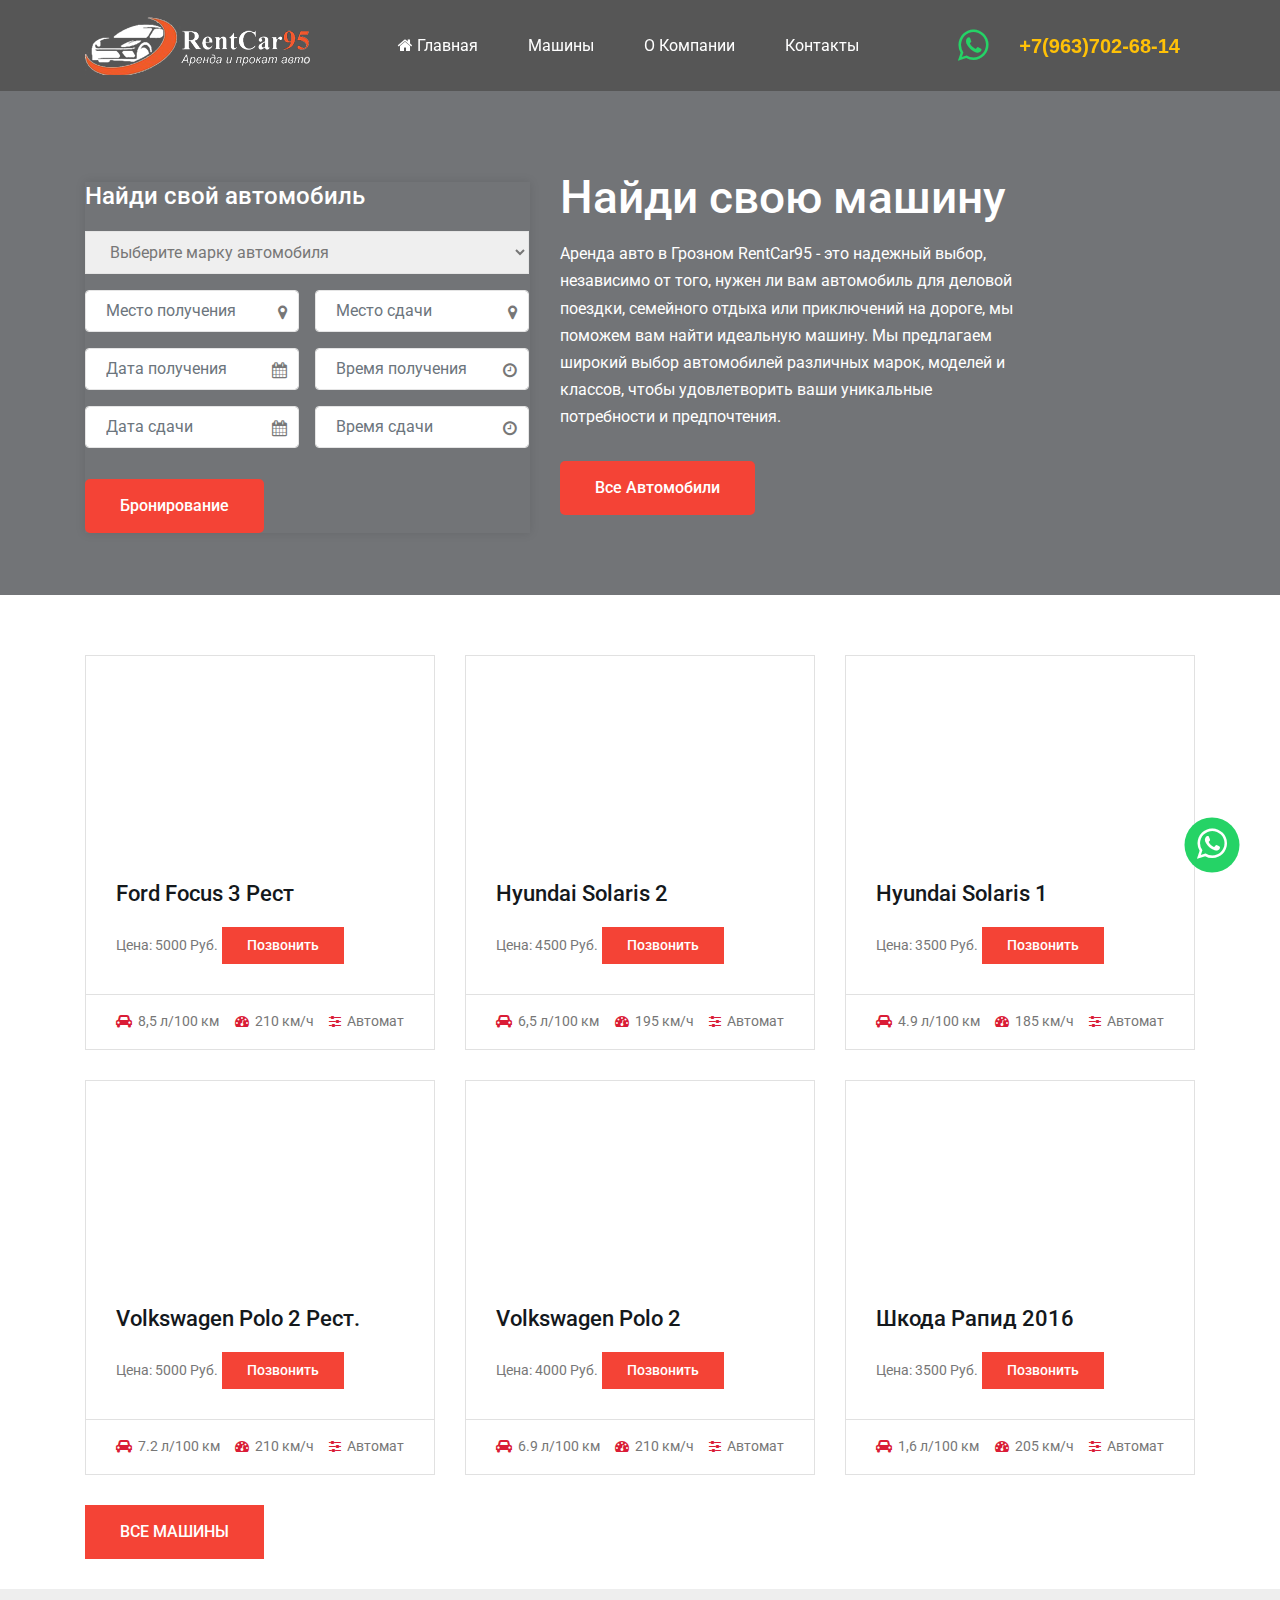
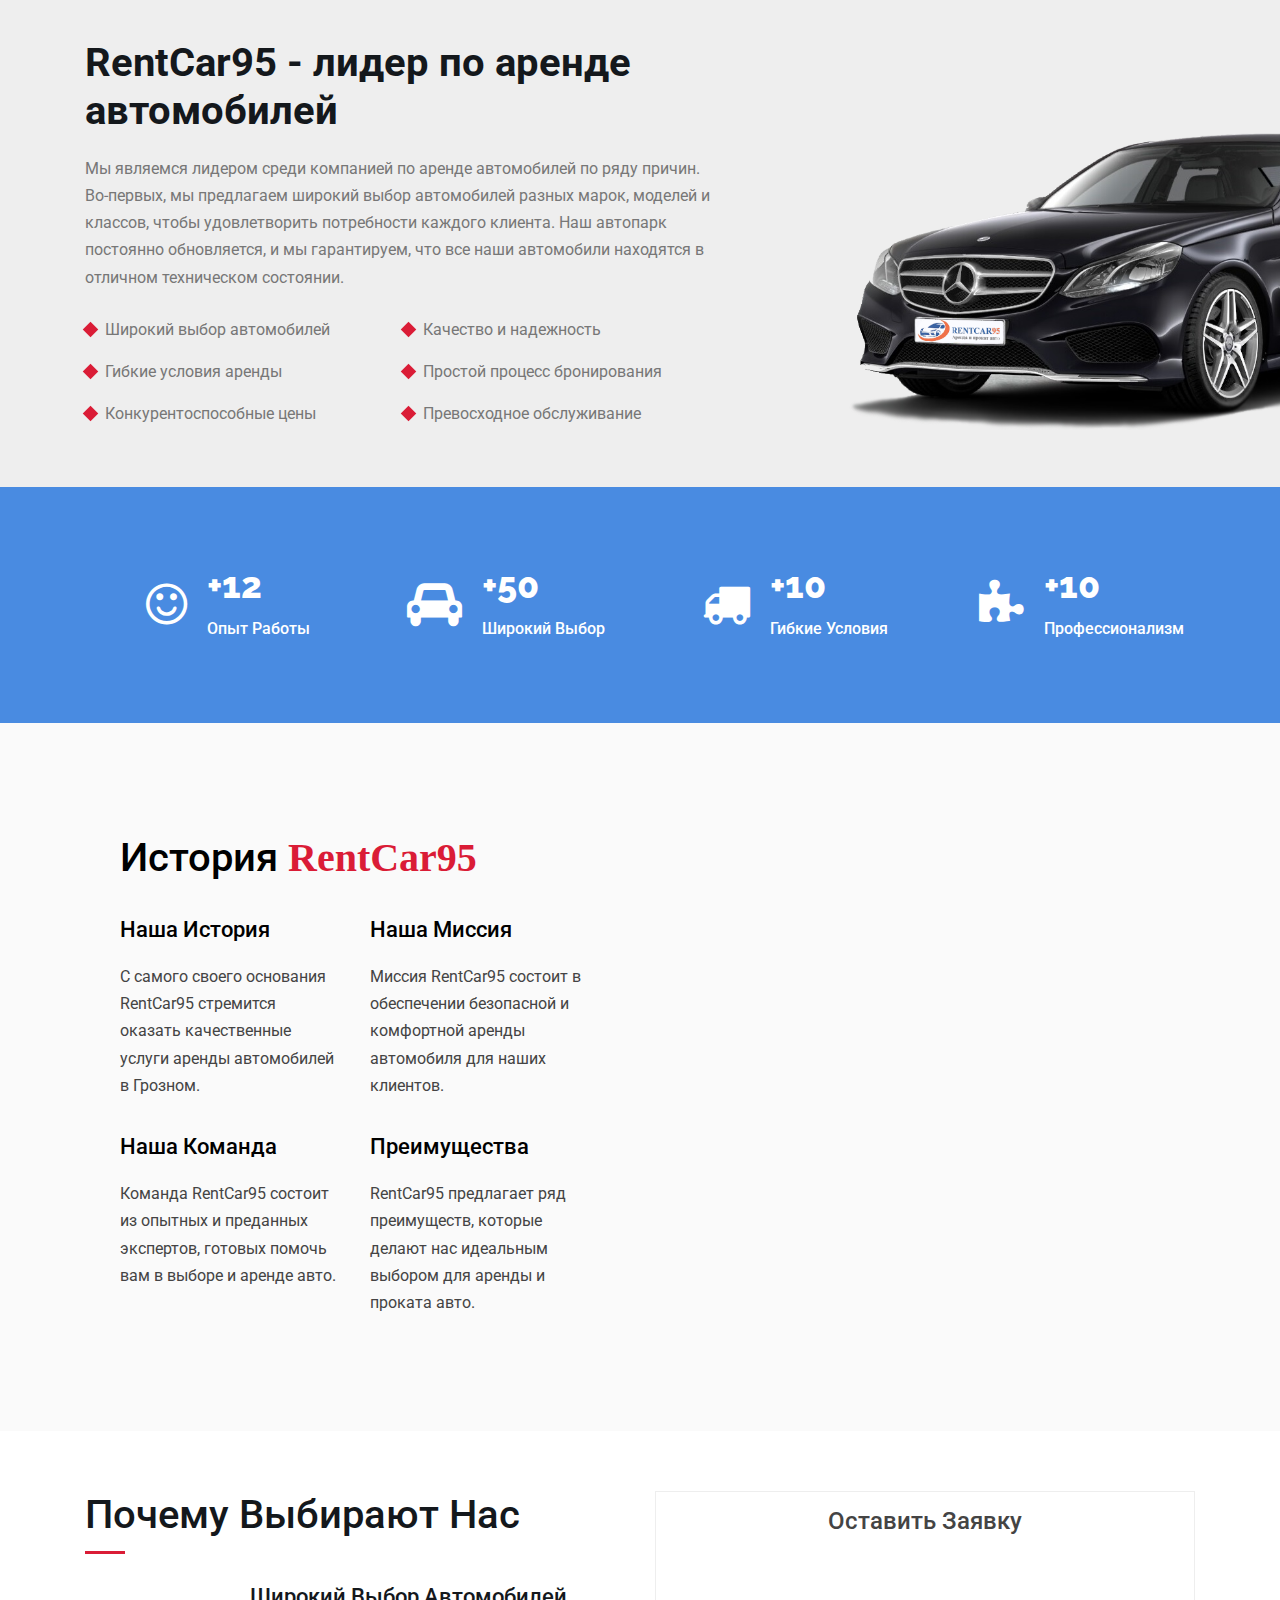
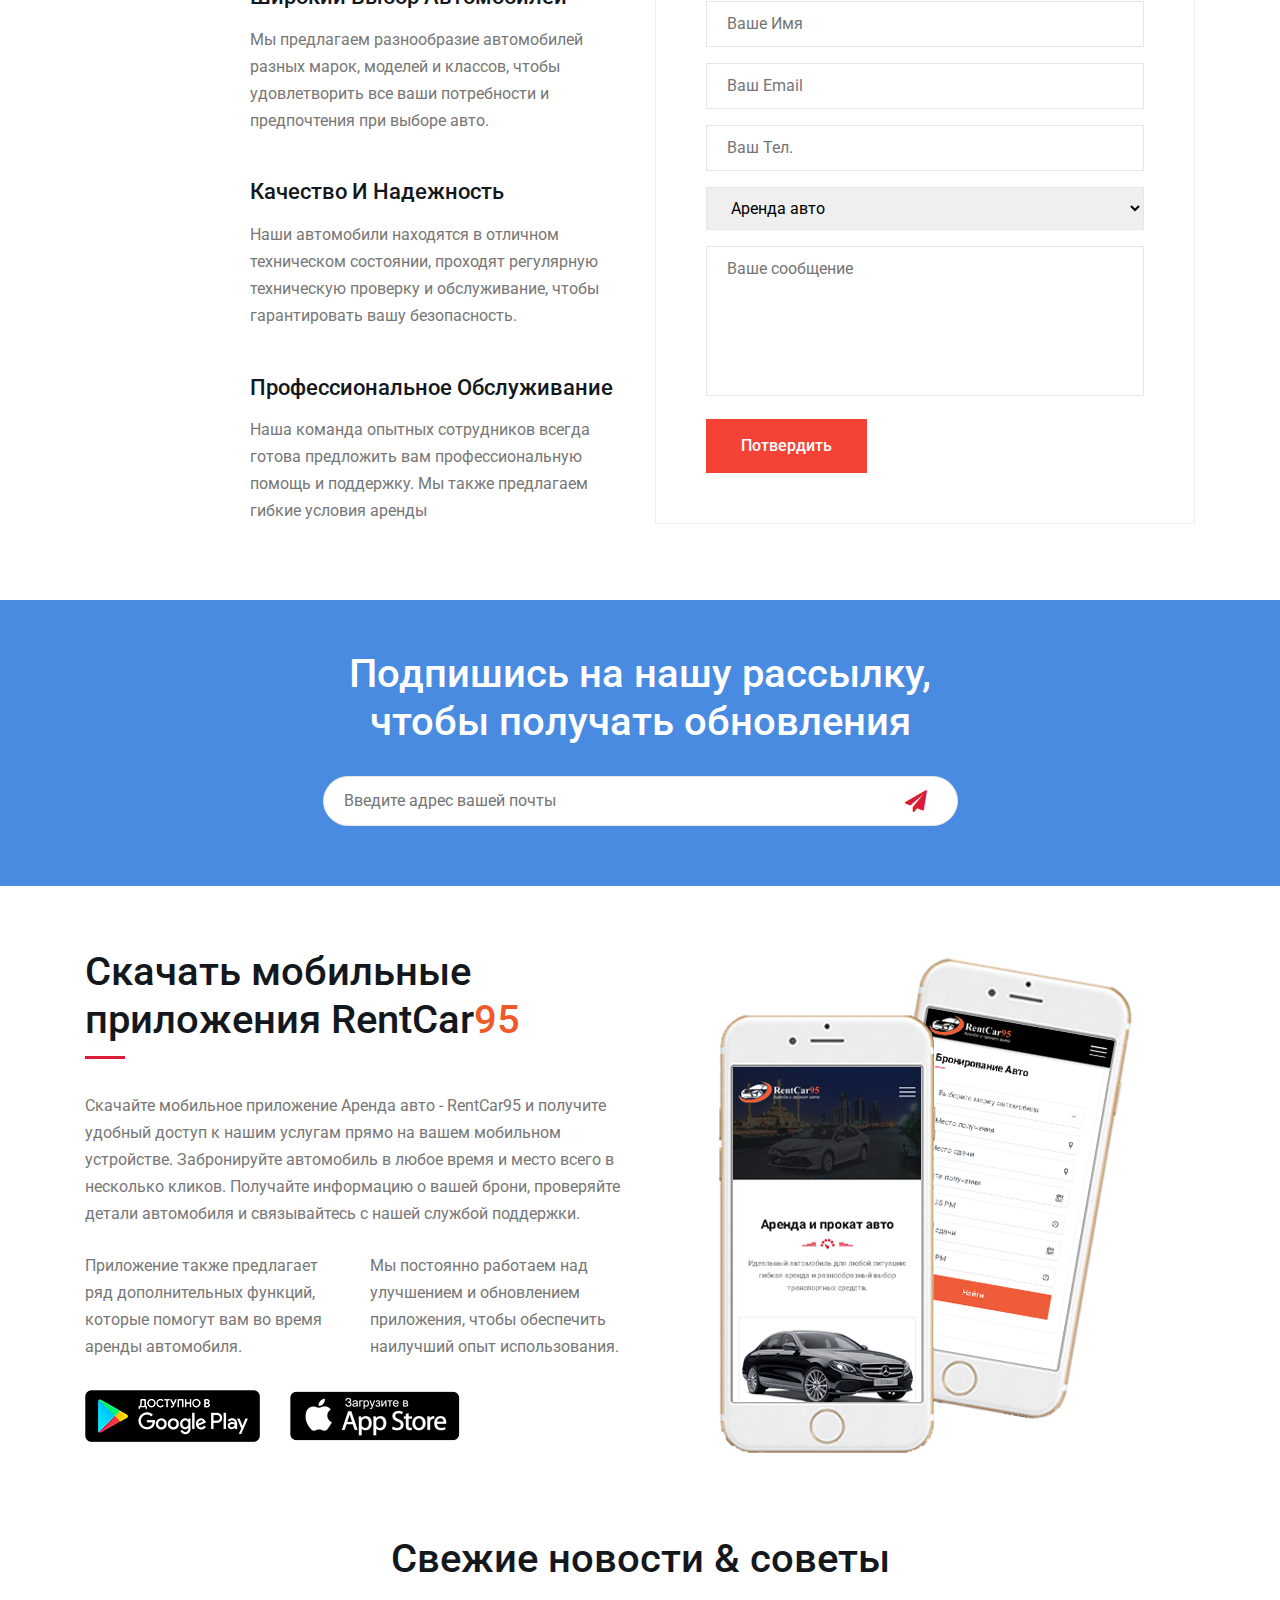
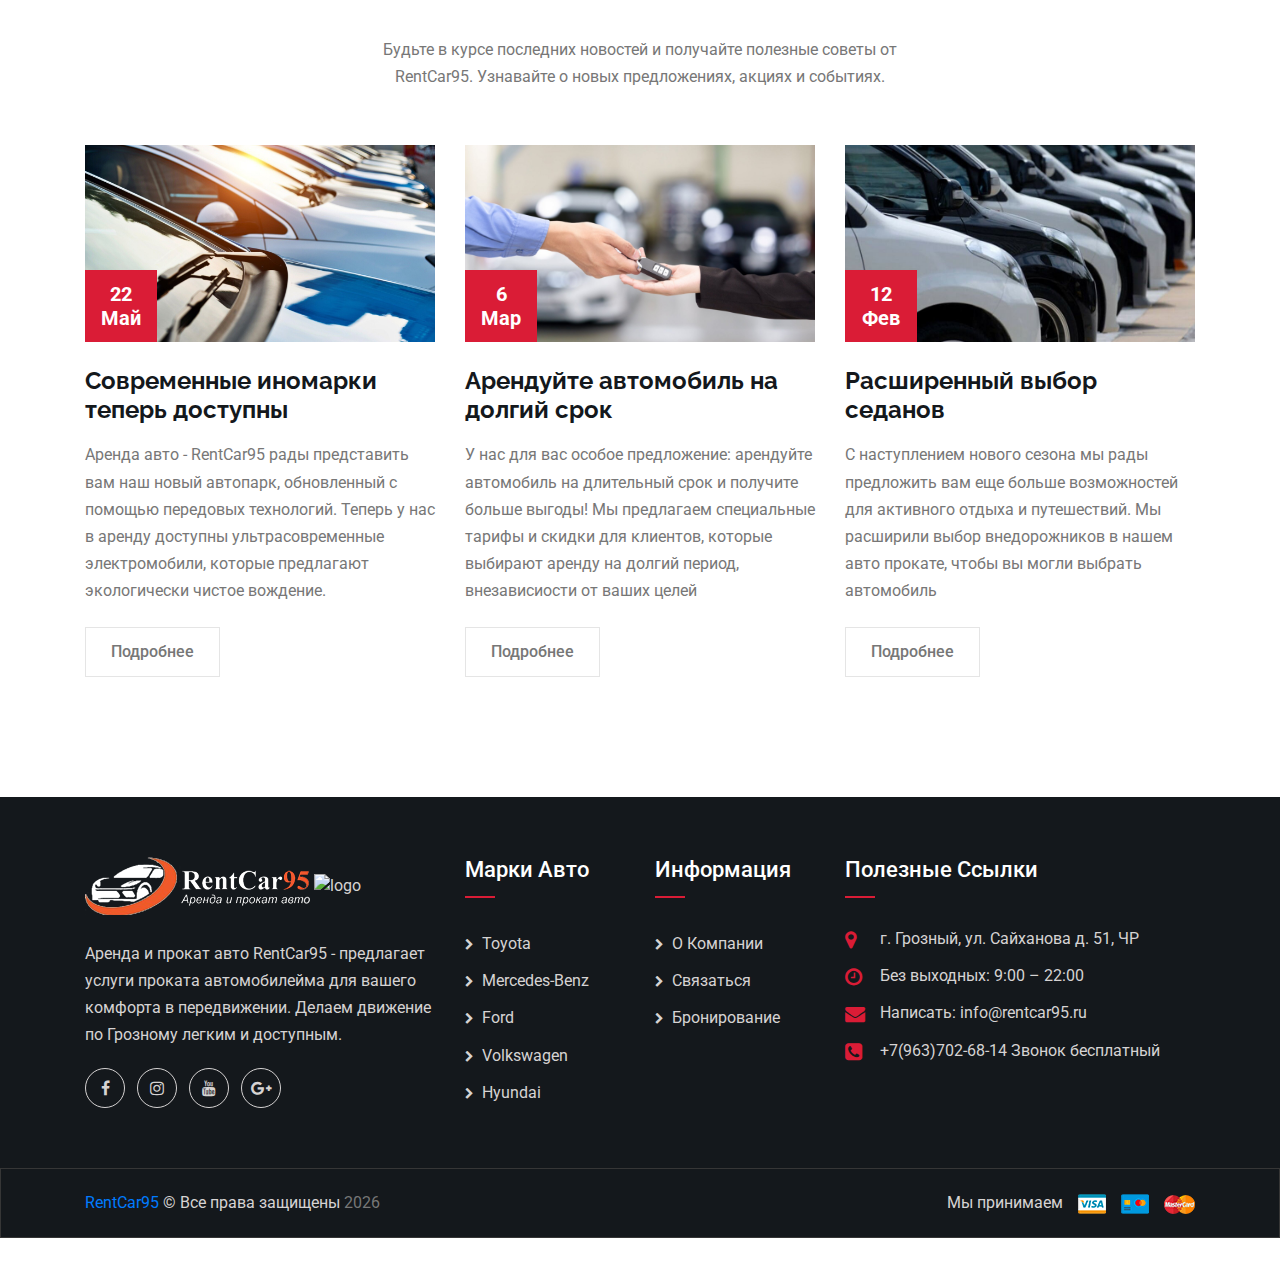
==== index.html @ d7d174ee "Initial commit." ====
<!DOCTYPE html>
<html lang="en">
<head>
  <meta charset="UTF-8">
  <meta name="viewport" content="width=device-width, initial-scale=1.0">
  <meta http-equiv="X-UA-Compatible" content="ie=edge">
  <title>RentCar95 - Аренда авто в Грозном</title>
  <meta name="description" content="Аренда авто в Грозном от RentCar95 – широкий выбор, надежность, выгодные тарифы и высокое обслуживание RentCar95 - это лучший выбор для проката авто в Грозном" />

  <!-- site favicon -->
  <link rel="shortcut icon" type="image/png" href="assets/images/favicon.jpg"/>
  <!-- fontawesome css link -->

  <!-- fontawesome css link -->
  <link rel="stylesheet" href="assets/css/fontawesome.min.css">
  <!-- bootstrap css link -->
  <link rel="stylesheet" href="assets/css/bootstrap.min.css">
  <!-- owl carousel css link -->
  <link rel="stylesheet" href="assets/css/owl.carousel.min.css">

  <link rel="stylesheet" href="assets/css/nice-select.css">
  <link rel="stylesheet" href="assets/css/jquery-ui.min.css">

  <!-- main style css link -->
  <link rel="stylesheet" href="main.css?v=1.0">
  
  <meta name="yandex-verification" content="269b720dbef1046c" />

  <!-- For yandex webmaster -->
  <meta name="yandex-verification" content="637ed6327c318923" />
</head>
<body>
  <!-- Yandex.Metrika counter -->
  <script type="text/javascript" >
     (function(m,e,t,r,i,k,a){m[i]=m[i]||function(){(m[i].a=m[i].a||[]).push(arguments)};
     m[i].l=1*new Date();
     for (var j = 0; j < document.scripts.length; j++) {if (document.scripts[j].src === r) { return; }}
     k=e.createElement(t),a=e.getElementsByTagName(t)[0],k.async=1,k.src=r,a.parentNode.insertBefore(k,a)})
     (window, document, "script", "https://mc.yandex.ru/metrika/tag.js", "ym");

     ym(95528495, "init", {
          clickmap:true,
          trackLinks:true,
          accurateTrackBounce:true
     });
  </script>
  <noscript><div><img src="https://mc.yandex.ru/watch/95528495" style="position:absolute; left:-9999px;" alt="" /></div></noscript>
  <!-- /Yandex.Metrika counter -->

<!-- Google tag (gtag.js) -->
<script async src="https://www.googletagmanager.com/gtag/js?id=G-3PB4F8W73N"></script>
<script>
  window.dataLayer = window.dataLayer || [];
  function gtag(){dataLayer.push(arguments);}
  gtag('js', new Date());

  gtag('config', 'G-3PB4F8W73N');
</script> 


  <!--  header-section start  -->
  <header class="header-section header-section--style2">
    <div class="header-bottom">
        <div class="topbar hide-on-desktop">
            <div class="header-action d-flex align-items-center justify-content-between">
              <a href="https://wa.me/+79640623300?text=%D0%94%D0%BE%D0%B1%D1%80%D1%8B%D0%B9%20%D0%B4%D0%B5%D0%BD%D1%8C%21%0A%D0%AF%20%D0%BF%D0%B8%D1%88%D1%83%20%D0%BF%D0%BE%20%D0%BF%D0%BE%D0%B2%D0%BE%D0%B4%D1%83%20%D0%B0%D1%80%D0%B5%D0%BD%D0%B4%D1%8B%20%D0%B0%D0%B2%D1%82%D0%BE" class="cmn-btn whatsapp"><i class="fa fa-whatsapp"></i></a>
              <a href="tel:+79637026814" class="cmn-btn phone"><span id="phoneNum"><i class="fa fa-phone" aria-hidden="true"></i>+7(963)702-68-14</span></a>
            </div>            
        </div>
      <div class="container">
        <nav class="navbar navbar-expand-lg p-0">
          <a class="site-logo site-title" href="index.html">
            <img class="d-md-none" src="assets/images/rentcar95-logo-dark.png" alt="Аренда авто в Грозном">
            <img class="d-none d-md-inline" src="assets/images/logo2.png" alt="Аренда авто в Грозном">
            <span class="logo-icon"><i class="flaticon-fire"></i></span>
          </a>
          <button class="navbar-toggler" type="button" data-toggle="collapse" data-target="#navbarSupportedContent" aria-controls="navbarSupportedContent" aria-expanded="false" aria-label="Toggle navigation">
          <span class="menu-toggle"></span>
          </button>
          <div class="collapse navbar-collapse" id="navbarSupportedContent">
            <ul class="navbar-nav main-menu m-auto">
              <li><a href="index.html"><i class="fa fa-home"></i> Главная</a></li>
              <li><a href="car-list-one.html">Машины</a></li>
              <!-- <li class="menu_has_children"><a href="#0">pages</a>
                <ul class="sub-menu">
                  <li><a href="reservation.html">reservation</a></li>
                  <li><a href="login.html">login</a></li>
                  <li><a href="registration.html">registration</a></li>
                  <li><a href="error-404.html">404</a></li>
                </ul>
              </li> -->
              <!-- <li><a href="blog.html">НОВОСТИ</a></li> -->
              <li><a href="about.html">О Компании</a>
              <li><a href="contact.html">Контакты</a></li>
            </ul>
            <div class="header-action d-flex align-items-center justify-content-between hide-on-mobile">
              <!-- <div class="lag-select-area">
                <select>
                  <option>РУС</option>
                  <option>ENG</option>
                </select>
              </div> -->
              <a href="https://wa.me/+79640623300?text=%D0%94%D0%BE%D0%B1%D1%80%D1%8B%D0%B9%20%D0%B4%D0%B5%D0%BD%D1%8C%21%0A%D0%AF%20%D0%BF%D0%B8%D1%88%D1%83%20%D0%BF%D0%BE%20%D0%BF%D0%BE%D0%B2%D0%BE%D0%B4%D1%83%20%D0%B0%D1%80%D0%B5%D0%BD%D0%B4%D1%8B%20%D0%B0%D0%B2%D1%82%D0%BE" class="cmn-btn whatsapp"><i class="fa fa-whatsapp"></i></a>
              <a href="tel:+79637026814" class="cmn-btn phone"><span id="phoneNum">+7(963)702-68-14</span></a>
            </div>
          </div>
        </nav>
      </div>
    </div><!-- header-bottom end -->
  </header>
  <!--  header-section end  -->

  <!-- banner-section start  -->
  <section class="banner-section banner-section--style2 bg_img" data-background="assets/images/banner.jpg">

    <div class="container">
      <div class="row align-items-center">
        <div class="col-lg-5">
          <div class="car-search-area mt-0">
            <h3 class="title">Найди свой автомобиль</h3>
            <form class="car-search-form" action="car-list-one.html">
              <div class="row">
                <div class="col-xl-12 form-group">
                  <select>
                    <option value="1" selected>Выберите марку автомобиля</option>
                    <option value="2">Toyota</option>
                    <option value="4">Mercedes-Benz</option>
                    <option value="4">Ford</option>
                    <option value="4">Volkswagen</option>
                    <option value="4">Lada</option>
                  </select>
                </div>
              </div>
              <div class="row">
                <div class="form-group col-xl-6">
                  <i class="fa fa-map-marker"></i>
                  <input class="form-control has-icon" type="text" placeholder="Место получения">
                </div>
                <div class="form-group col-xl-6">
                  <i class="fa fa-map-marker"></i>
                  <input class="form-control has-icon" type="text" placeholder="Место сдачи">
                </div>
              </div>
              <div class="row">
                <div class="form-group col-xl-6">
                  <i class="fa fa-calendar"></i>
                  <input type='text' class='form-control has-icon datepicker-here' data-language='en' placeholder="Дата получения">
                </div>
                <div class="form-group col-xl-6">
                  <i class="fa fa-clock-o"></i>
                  <input type="text" name="timepicker" class="form-control has-icon timepicker" placeholder="Время получения">
                </div>
              </div>
              <div class="row">
                <div class="form-group col-xl-6">
                  <i class="fa fa-calendar"></i>
                  <input type='text' class='form-control has-icon datepicker-here' data-language='en' placeholder="Дата сдачи">
                </div>
                <div class="form-group col-xl-6">
                  <i class="fa fa-clock-o"></i>
                  <input type="text" name="timepicker" class="form-control has-icon timepicker" placeholder="Время сдачи">
                </div>
              </div>
              <button type="submit" class="cmn-btn btn-radius">Бронирование</button>
            </form>
          </div>
        </div>
        <div class="col-lg-6">
          <div class="banner-content">
            <h1 class="title">Найди свою машину</h1>
            <p>Аренда авто в Грозном RentCar95 - это надежный выбор, независимо от того, нужен ли вам автомобиль для деловой поездки, семейного отдыха или приключений на дороге, мы поможем вам найти идеальную машину. Мы предлагаем широкий выбор автомобилей различных марок, моделей и классов, чтобы удовлетворить ваши уникальные потребности и предпочтения.</p>
            <a href="car-list-one.php" class="cmn-btn btn-radius">Все автомобили</a>
          </div>
        </div>
      </div>
    </div>
  </section>
  <!-- banner-section end  -->

  <!-- choose-car-section start -->
  <section class="choose-car-section pt-120 pb-120">
    <div class="container">
      <!-- <div class="row justify-content-center">
        <div class="col-lg-6">
          <div class="section-header text-center">
            <h2 class="section-title">Аренда и прокат авто</h2>
            <p>Идеальный автомобиль для любой ситуации: гибкая аренда и разнообразный выбор транспортных средств.</p>
          </div>
        </div>
      </div> -->
      <div class="home-car-section car-search-result-area grid--view row mb-none-30">
          <!-- car-item -->                    
          <div class="col-md-4 col-12">
              <div class="car-item">
                  <a class="details-link" href="car-details/Ford-Focus-3-Rest/single.html">
                      <div class="thumb bg_img" data-background="assets/images/cars/Ford-Focus-3-Rest/1.jpg"></div>
                      <div class="car-item-body">
                          <div class="content">
                              <h4 class="title">Ford Focus 3 Рест</h4>
                              <span class="price">Цена: 5000 руб.</span>
                              <!-- <p>2018 | Новинка | Эконом класс</p> -->
                              <a href="tel:+79637026814" class="cmn-btn">Позвонить</a>
                          </div>
                          <div class="car-item-meta">
                              <ul class="details-list">
                                  <li><i class="fa fa-car"></i>8,5 л/100 км</li>
                                  <li><i class="fa fa-tachometer"></i>210 км/ч</li>
                                  <li><i class="fa fa-sliders"></i>Автомат</li>
                              </ul>
                          </div>
                      </div>                                
                  </a>
              </div>
          </div>
          <!-- car-item end -->
          <!-- car-item -->
          <div class="col-md-4 col-12">
              <div class="car-item">
                <a class="details-link" href="car-details/Hyundai-Solaris-2/single.html">
                    <div class="thumb bg_img" data-background="assets/images/cars/Hyundai-Solaris-2/1.jpg"></div>
                    <div class="car-item-body">
                      <div class="content">
                          <h4 class="title">Hyundai Solaris 2</h4>
                          <span class="price">Цена: 4500 руб.</span>
                          <!-- <p>2018 | Новинка | Эконом класс</p> -->
                          <a href="tel:+79637026814" class="cmn-btn">Позвонить</a>
                      </div>
                      <div class="car-item-meta">
                          <ul class="details-list">
                              <li><i class="fa fa-car"></i>6,5 л/100 км</li>
                              <li><i class="fa fa-tachometer"></i>195 км/ч</li>
                              <li><i class="fa fa-sliders"></i>Автомат</li>
                          </ul>
                      </div>
                  </div>                            
                </a>
              </div>
          </div>
          <!-- car-item end -->
          <!-- car-item -->                    
          <div class="col-md-4 col-12">
              <div class="car-item">
                <a class="details-link" href="car-details/Hyundai-Solaris-1/single.html">
                  <div class="thumb bg_img" data-background="assets/images/cars/Hyundai-Solaris-1/1.jpg"></div>
                    <div class="car-item-body">
                        <div class="content">
                            <h4 class="title">Hyundai Solaris 1</h4>
                            <span class="price">Цена: 3500 руб.</span>
                            <!-- <p>2015 | Новинка | Эконом класс</p> -->
                            <a href="tel:+79637026814" class="cmn-btn">Позвонить</a>
                        </div>
                        <div class="car-item-meta">
                            <ul class="details-list">
                                <li><i class="fa fa-car"></i>4.9 л/100 км</li>
                                <li><i class="fa fa-tachometer"></i>185 км/ч</li>
                                <li><i class="fa fa-sliders"></i>Автомат</li>
                            </ul>
                        </div>
                    </div>                            
                </a>
              </div>
          </div>
          <!-- car-item end -->
          <!-- car-item -->
          <div class="col-md-4 col-12">
              <div class="car-item">
                <a class="details-link" href="car-details/Volkswagen-Polo-3-Rest/single.html">
                  <div class="thumb bg_img" data-background="assets/images/cars/Volkswagen-Polo-3-Rest/1.jpg"></div>
                    <div class="car-item-body">
                        <div class="content">
                            <h4 class="title">Volkswagen Polo 2 Рест.</h4>
                            <span class="price">Цена: 5000 руб.</span>
                            <!-- <p>2018 | Новинка | Эконом класс</p> -->
                            <a href="tel:+79637026814" class="cmn-btn">Позвонить</a>
                        </div>
                        <div class="car-item-meta">
                            <ul class="details-list">
                                <li><i class="fa fa-car"></i>7.2 л/100 км</li>
                                <li><i class="fa fa-tachometer"></i>210 км/ч</li>
                                <li><i class="fa fa-sliders"></i>Автомат</li>
                            </ul>
                        </div>
                    </div>                            
                </a>
              </div>
          </div>
          <!-- car-item end -->
          <!-- car-item -->
          <div class="col-md-4 col-12">
              <div class="car-item">
                <a class="details-link" href="car-details/Volkswagen-Polo-2/single.html">
                  <div class="thumb bg_img" data-background="assets/images/cars/Volkswagen-Polo-2/1.jpg"></div>
                    <div class="car-item-body">
                        <div class="content">
                            <h4 class="title">Volkswagen Polo 2</h4>
                            <span class="price">Цена: 4000 руб.</span>
                            <!-- <p>2013 | Новинка | Эконом класс</p> -->
                            <a href="tel:+79637026814" class="cmn-btn">Позвонить</a>
                        </div>
                        <div class="car-item-meta">
                            <ul class="details-list">
                                <li><i class="fa fa-car"></i>6.9 л/100 км</li>
                                <li><i class="fa fa-tachometer"></i>210 км/ч</li>
                                <li><i class="fa fa-sliders"></i>Автомат</li>
                            </ul>
                        </div>
                    </div>                            
                </a>
              </div>
          </div>
          <!-- car-item end -->
          <!-- car-item -->
          <div class="col-md-4 col-12">
              <div class="car-item">
                <a class="details-link" href="car-details/Skoda-Rapid/single.html">
                  <div class="thumb bg_img" data-background="assets/images/cars/Skoda-Rapid/1.jpg"></div>
                    <div class="car-item-body">
                        <div class="content">
                            <h4 class="title">Шкода Рапид 2016</h4>
                            <span class="price">Цена: 3500 руб.</span>
                            <!-- <p>2015 | Новинка | Эконом класс</p> -->
                            <a href="tel:+79637026814" class="cmn-btn">Позвонить</a>
                        </div>
                        <div class="car-item-meta">
                            <ul class="details-list">
                                <li><i class="fa fa-car"></i>1,6 л/100 км</li>
                                <li><i class="fa fa-tachometer"></i>205 км/ч</li>
                                <li><i class="fa fa-sliders"></i>Автомат</li>
                            </ul>
                        </div>
                    </div>                            
                </a>
              </div>
          </div>
          <div class="col-md-4">
              <a href="/car-list-one.php" class="center cmn-btn">ВСЕ МАШИНЫ</a>
          </div>
          <!-- car-item end -->          
      </div>      
    </div>
  </section>
  <!-- choose-car-section end -->  

  <!-- about-section start -->
  <section class="about-section pt-120 pb-120">
    <div class="element text-center"><img src="assets/images/elements/car2.png" alt="image"></div>
    <div class="container">
      <div class="row">
        <div class="col-lg-7">
          <div class="block-area">
            <div class="block-header">
              <h2 class="title">RentCar95 - лидер по аренде автомобилей</h2>
              <p>Мы являемся лидером среди компанией по аренде автомобилей по ряду причин. Во-первых, мы предлагаем широкий выбор автомобилей разных марок, моделей и классов, чтобы удовлетворить потребности каждого клиента. Наш автопарк постоянно обновляется, и мы гарантируем, что все наши автомобили находятся в отличном техническом состоянии.</p>
            </div>
            <div class="block-body">
              <ul class="cmn-list">
                <li>Широкий выбор автомобилей</li>
                <li>Качество и надежность</li>
                <li>Гибкие условия аренды</li>
                <li>Простой процесс бронирования</li>
                <li>Конкурентоспособные цены</li>
                <li>Превосходное обслуживание</li>
              </ul>
            </div>
          </div>
        </div>
      </div>
    </div>
  </section>
  <!-- about-section end -->

  <!-- counter-section start -->
  <div class="counter-section bg_img overlay-main" data-background="assets/images/bg1.jpg">
    <div class="container">
      <div class="row mb-none-30">
        <div class="col-lg-3 col-sm-6">
          <div class="counter-item counter-item--style2">
            <div class="icon">
              <i class="fa fa-smile-o"></i>
            </div>
            <div class="content">
              <span class="counter">+12</span>
              <span class="title">Опыт работы</span>
            </div>
          </div>
        </div><!-- counter-item end -->
        <div class="col-lg-3 col-sm-6">
          <div class="counter-item counter-item--style2">
            <div class="icon">
              <i class="fa fa-car"></i>
            </div>
            <div class="content">
              <span class="counter">+50</span>
              <span class="title">Широкий выбор</span>
            </div>
          </div>
        </div><!-- counter-item end -->
        <div class="col-lg-3 col-sm-6">
          <div class="counter-item counter-item--style2">
            <div class="icon">
              <i class="fa fa-truck"></i>
            </div>
            <div class="content">
              <span class="counter">+10</span>
              <span class="title">Гибкие условия</span>
            </div>
          </div>
        </div><!-- counter-item end -->
        <div class="col-lg-3 col-sm-6">
          <div class="counter-item counter-item--style2">
            <div class="icon">
              <i class="fa fa-puzzle-piece"></i>
            </div>
            <div class="content">
              <span class="counter">+10</span>
              <span class="title">Профессионализм</span>
            </div>
          </div>
        </div><!-- counter-item end -->
      </div>
    </div>
  </div>
  <!-- counter-section end -->

  <!-- combine-section start -->
  <section class="combine-section section-bg">
    <div class="container">
      <div class="row align-items-center">
        <div class="col-lg-6 bg_img overlay-3 history-area" data-background="">
          <div class="history-wrapper">
            <h2 class="title">История <span style="font-family: san-serif"><b>RentCar95</b></span></h2>
            <div class="row">
              <div class="col-lg-6 col-sm-6">
                <div class="history-item">
                  <!-- <span class="year">2012 - 2013</span> -->
                  <h4 class="title">Наша История</h4>
                  <p>С самого своего основания RentCar95 стремится оказать качественные услуги аренды автомобилей в Грозном.</p>
                </div>
              </div><!-- history-item end -->
              <div class="col-lg-6 col-sm-6">
                <div class="history-item">
                  <!-- <span class="year">1952 - 1955</span> -->
                  <h4 class="title">Наша Миссия</h4>
                  <p>Миссия RentCar95 состоит в обеспечении безопасной и комфортной аренды автомобиля для наших клиентов.</p>
                </div>
              </div><!-- history-item end -->
              <div class="col-lg-6 col-sm-6">
                <div class="history-item">
                  <!-- <span class="year">1952 - 1955</span> -->
                  <h4 class="title">Наша Команда</h4>
                  <p>Команда RentCar95 состоит из опытных и преданных экспертов, готовых помочь вам в выборе и аренде авто.</p>
                </div>
              </div><!-- history-item end -->
              <div class="col-lg-6 col-sm-6">
                <div class="history-item">
                  <!-- <span class="year">1952 - 1955</span> -->
                  <h4 class="title">Преимущества</h4>
                  <p>RentCar95 предлагает ряд преимуществ, которые делают нас идеальным выбором для аренды и проката авто.</p>
                </div>
              </div><!-- history-item end -->
            </div>
          </div>
        </div>
        <div class="col-lg-6">
          <div class="testimonial-slider owl-carousel">
            <div class="testimonial-item text-center">
              <div class="testimonial-item--header">
                <div class="thumb"><img src="assets/images/testimonial/1.jpg" alt="image"></div>
                <h3 class="name">Руслан Каригов</h3>
                <span class="designation">бизнесмен</span>
              </div>
              <div class="testimonial-item--body">
                <p>Прокат авто на RentCar95 - это лучший выбор! Отличные автомобили, простой процесс и дружелюбный персонал. Рекомендую! </p>
              </div>
            </div><!-- testimonial-item end -->
            <div class="testimonial-item text-center">
              <div class="testimonial-item--header">
                <div class="thumb"><img src="assets/images/testimonial/2.jpg" alt="image"></div>
                <h3 class="name">Кирилл Дениев</h3>
                <span class="designation">турист</span>
              </div>
              <div class="testimonial-item--body">
                <p>Я бы хотел поделиться своим положительным опытом работы с RentCar95. Я снял у них автомобиль на выходные, и весь процесс был простым и удобным. Их веб-сайт предоставляет ясную информацию о доступных моделях автомобилей, арендных ставках и условиях проката. </p>
              </div>
            </div><!-- testimonial-item end -->
            <div class="testimonial-item text-center">
              <div class="testimonial-item--header">
                <div class="thumb"><img src="assets/images/testimonial/3.jpg" alt="image"></div>
                <h3 class="name">Артур Маскаев</h3>
                <span class="designation">водитель</span>
              </div>
              <div class="testimonial-item--body">
                <p>Я очень доволен что выбрал именно RentCar95 для аренды авто в Грозном. Их услуги были на высшем уровне, и весь процесс проката автомобиля был очень гладким и удобным </p>
              </div>
            </div><!-- testimonial-item end -->
          </div>
        </div>
      </div>
    </div>
  </section>
  <!-- combine-section end -->

  <!-- choose-us-section start -->
  <section class="choose-us-section pt-120 pb-120">
    <div class="container">
      <div class="row">
        <div class="col-lg-6">
          <div class="choose-us-content">
            <h2 class="title title--border text-capitalize">Почему выбирают нас</h2>
            <div class="choose-us-area">
              <div class="choose-us-item">
                <div class="thumb bg_img" data-background="assets/images/choose-us/1.png"></div>
                <div class="content">
                  <h4 class="title">Широкий выбор автомобилей</h4>
                  <p>Мы предлагаем разнообразие автомобилей разных марок, моделей и классов, чтобы удовлетворить все ваши потребности и предпочтения при выборе авто.</p>
                </div>
              </div><!-- choose-us-item end -->
              <div class="choose-us-item">
                <div class="thumb bg_img" data-background="assets/images/choose-us/2.png"></div>
                <div class="content">
                  <h4 class="title">Качество и надежность</h4>
                  <p>Наши автомобили находятся в отличном техническом состоянии, проходят регулярную техническую проверку и обслуживание, чтобы гарантировать вашу безопасность.</p>
                </div>
              </div><!-- choose-us-item end -->
              <div class="choose-us-item">
                <div class="thumb bg_img" data-background="assets/images/choose-us/3.png"></div>
                <div class="content">
                  <h4 class="title">Профессиональное обслуживание</h4>
                  <p>Наша команда опытных сотрудников всегда готова предложить вам профессиональную помощь и поддержку. Мы также предлагаем гибкие условия аренды</p>
                </div>
              </div><!-- choose-us-item end -->
            </div>
          </div>
        </div>
        <div class="col-lg-6">
          <div class="request-quote-area">
            <div class="request-quote-header">
              <h3 class="title">Оставить заявку</h3>
            </div>
            <div class="request-quote-body">
              <form class="request-quote-form">
                <div class="form-group">
                  <input type="text" name="rq_name" id="rq_name" placeholder="Ваше Имя">
                </div>
                <div class="form-group">
                  <input type="email" name="rq_email" id="rq_email" placeholder="Ваш Email">
                </div>
                <div class="form-group">
                  <input type="text" name="rq_email_title" id="rq_email_title" placeholder="Ваш Тел.">
                </div>
                <div class="form-group">
                  <select>
                    <option>Аренда авто</option>
                    <option>Покупка авто</option>
                    <option>Обслуживание</option>
                    <option>Другая</option>
                  </select>
                </div>
                <div class="form-group">
                  <textarea placeholder="Ваше сообщение"></textarea>
                </div>
                <button type="submit" class="cmn-btn">Потвердить</button>
              </form>
            </div>
          </div>
        </div>
      </div>
    </div>
  </section>
  <!-- choose-us-section end -->

  <!-- subscribe-section start -->
  <section class="subscribe-section overlay-main bg_img pt-120 pb-120" data-background="assets/images/bg1.jpg">
    <div class="container">
      <div class="row justify-content-center">
        <div class="col-lg-7">
          <div class="subscribe-content-area text-center">
            <h2 class="title text-white">Подпишись на нашу рассылку, чтобы получать обновления </h2>
            <form class="subscribe-form">
              <input type="email" name="subs_email" id="subs_email" placeholder="Введите адрес вашей почты">
              <button type="submit" class="form-icon"><i class="fa fa-paper-plane"></i></button>
            </form>
          </div>
        </div>
      </div>
    </div>
  </section>
  <!-- subscribe-section end -->


  <!-- download-apps-section start -->
  <section class="download-apps-section pb-120">
    <div class="container">
      <br><br><br>
      <div class="row">
        <div class="col-lg-6">
          <div class="apps-content">
            <h2 class="title title--border">Скачать мобильные приложения RentCar<span style="color: #F15929">95</span></h2>
            <p>Скачайте мобильное приложение Аренда авто - RentCar95 и получите удобный доступ к нашим услугам прямо на вашем мобильном устройстве. Забронируйте автомобиль в любое время и место всего в несколько кликов. Получайте информацию о вашей брони, проверяйте детали автомобиля и связывайтесь с нашей службой поддержки.</p>
            <div class="row">
              <div class="col-lg-6">
                <p>Приложение также предлагает ряд дополнительных функций, которые помогут вам во время аренды автомобиля.</p>
              </div>
              <div class="col-lg-6">
                <p>Мы постоянно работаем над улучшением и обновлением приложения, чтобы обеспечить наилучший опыт использования.</p>
              </div>
            </div>
            <div class="btn-area">
              <a href="#0"><img src="assets/images/elements/google-btn.png" alt="image"></a>
              <a href="#0"><img src="assets/images/elements/apple-btn.png" alt="image"></a>
            </div>
          </div>
        </div>
        <div class="col-lg-6">
          <div class="apps-thumb text-center">
            <img src="assets/images/elements/apps-img.png" alt="image">
          </div>
        </div>
      </div>
    </div>
  </section>
  <!-- download-apps-section end -->

  <!-- blog-section start -->
  <section class="blog-section pb-120" style="background: #fff; padding-top: 2em;">
    <div class="container">
      <div class="row justify-content-center">
        <div class="col-lg-6">
          <div class="section-header text-center">
            <h2 class="section-title">Свежие новости &amp; советы</h2>
            <p> Будьте в курсе последних новостей и получайте полезные советы от RentCar95. Узнавайте о новых предложениях, акциях и событиях.</p>
          </div>
        </div>
      </div>
      <div class="row mb-none-30">
        <div class="col-lg-4 col-sm-6">
          <div class="post-item shadow-none">
            <div class="thumb">
              <img src="assets/images/blog/5.jpg" alt="image">
              <a href="#0" class="post-date">22<br>Май</a>
            </div>
            <div class="content">
              <h3 class="post-title"><a href="#0">Современные иномарки теперь доступны</a></h3>
              <p>Аренда авто - RentCar95 рады представить вам наш новый автопарк, обновленный с помощью передовых технологий. Теперь у нас в аренду доступны ультрасовременные электромобили, которые предлагают экологически чистое вождение.</p>
              <a href="#0" class="border-btn">Подробнее</a>
            </div>
          </div>
        </div><!-- post-item end -->
        <div class="col-lg-4 col-sm-6">
          <div class="post-item shadow-none">
            <div class="thumb">
              <img src="assets/images/blog/6.jpg" alt="image">
              <a href="#0" class="post-date">6<br>Мар</a>
            </div>
            <div class="content">
              <h3 class="post-title"><a href="#0">Арендуйте автомобиль на долгий срок</a></h3>
              <p>У нас для вас особое предложение: арендуйте автомобиль на длительный срок и получите больше выгоды! Мы предлагаем специальные тарифы и скидки для клиентов, которые выбирают аренду на долгий период, внезависиости от ваших целей</p>
              <a href="#0" class="border-btn">Подробнее</a>
            </div>
          </div>
        </div><!-- post-item end -->
        <div class="col-lg-4 col-sm-6">
          <div class="post-item shadow-none">
            <div class="thumb">
              <img src="assets/images/blog/7.jpg" alt="image">
              <a href="#0" class="post-date">12<br>Фев</a>
            </div>
            <div class="content">
              <h3 class="post-title"><a href="#0">Расширенный выбор седанов</a></h3>
              <p>С наступлением нового сезона мы рады предложить вам еще больше возможностей для активного отдыха и путешествий. Мы расширили выбор внедорожников в нашем авто прокате, чтобы вы могли выбрать автомобиль</p>
              <a href="#0" class="border-btn">Подробнее</a>
            </div>
          </div>
        </div><!-- post-item end -->
      </div>
    </div>
  </section>
  <!-- blog-section end -->

  <!-- brand-section start -->
  <div class="brand-section pb-120" style="background: #fff;">
    <div class="container">
      <div class="row">
        <div class="col-lg-12">
          <div class="brand-slider owl-carousel">
            <div class="brand-item">
              <div class="brand-item--inner">
                <img src="assets/images/brand-logo/5.png" alt="image">
              </div>
            </div><!-- brand-item end -->
            <div class="brand-item">
              <div class="brand-item--inner">
                <img src="assets/images/brand-logo/6.png" alt="image">
              </div>
            </div><!-- brand-item end -->
            <div class="brand-item">
              <div class="brand-item--inner">
                <img src="assets/images/brand-logo/7.png" alt="image">
              </div>
            </div><!-- brand-item end -->
            <div class="brand-item">
              <div class="brand-item--inner">
                <img src="assets/images/brand-logo/5.png" alt="image">
              </div>
            </div><!-- brand-item end -->
            <div class="brand-item">
              <div class="brand-item--inner">
                <img src="assets/images/brand-logo/6.png" alt="image">
              </div>
            </div><!-- brand-item end -->
          </div>
        </div>
      </div>
    </div>
  </div>
  <!-- brand-section end -->

  <!-- footer-section start -->
  <footer class="footer-section">
    <div class="footer-top pt-120 pb-120">
      <div class="container">
        <div class="row">
          <div class="col-lg-4 col-sm-8">
            <div class="footer-widget widget-about">
              <div class="widget-about-content">
              <!-- <h4 class="widget-title">Машины</h4> -->
                <a href="index.html" class="footer-logo"><img src="assets/images/logo2.png" alt="logo"></a>
                <a href="index.html" class="footer-logo"><img src="assets/images/logo3.svg" alt="logo"></a>
                <p>Аренда и прокат авто RentCar95 - предлагает услуги проката автомобилейма для вашего комфорта в передвижении. Делаем движение по Грозному легким и доступным.</p>
                <ul class="social-links">
                  <li><a href="#0"><i class="fa fa-facebook"></i></a></li>
                  <li><a href="#0"><i class="fa fa-instagram"></i></a></li>
                  <li><a href="#0"><i class="fa fa-youtube"></i></a></li>
                  <li><a href="#0"><i class="fa fa-google-plus"></i></a></li>
                </ul>
              </div>
            </div>
          </div>
          <div class="col-lg-2 col-sm-4">
            <div class="footer-widget widget-menu">
              <h4 class="widget-title">Марки авто</h4>
              <ul>
                <li><a href="https://rentcar95.ru/car-list-one.html">Toyota</a></li>
                <li><a href="https://rentcar95.ru/car-list-one.html">Mercedes-Benz</a></li>
                <li><a href="https://rentcar95.ru/car-list-one.html">Ford</a></li>
                <li><a href="https://rentcar95.ru/car-list-one-2.html">Volkswagen</a></li>
                <li><a href="https://rentcar95.ru/car-list-one-2.html">Hyundai</a></li>
              </ul>
            </div>
          </div>
          <div class="col-lg-2 col-sm-4">
            <div class="footer-widget widget-menu">
              <h4 class="widget-title">Информация</h4>
              <ul>
                <li><a href="https://rentcar95.ru/about.html">О Компании</a></li>
               
                <li><a href="https://rentcar95.ru/contact.html">Связаться</a></li>
                <li><a href="https://rentcar95.ru/car-list-one.html">Бронирование</a></li>
               
              </ul>
            </div>
          </div>
          <div class="col-lg-4 col-sm-8">
            <div class="footer-widget widget-address">
              <h4 class="widget-title">Полезные ссылки</h4>
              <ul>
                <li>
                  <i class="fa fa-map-marker"></i>
                  <span>г. Грозный, ул. Сайханова д. 51, ЧР</span>
                </li>
                <li>
                  <i class="fa fa-clock-o"></i>
                  <span>Без выходных: 9:00 – 22:00</span>
                </li>
                <li>
                  <i class="fa fa-envelope"></i>
                  <span><a href="mailto:info@rentcar95.ru">Написать</a>: info@rentcar95.ru</span>
                </li>
                <li>
                  <i class="fa fa-phone-square"></i>
                  <span>+7(963)702-68-14 Звонок бесплатный</span>
                </li>
              </ul>
            </div>
          </div>
        </div>
      </div>
    </div>
    <div class="footer-bottom">
      <div class="container">
        <div class="row justify-content-between">
          <div class="col-sm-9">
            <p class="copy-right-text"><a href="index.html">RentCar95</a> &#169; Все права защищены <span id="curYear"></span> </p>
            <script>
              // Update the span element with the current year
              document.getElementById("curYear").innerHTML = new Date().getFullYear();             
            </script>
          </div>
          <div class="col-sm-3">
            <ul class="payment-method d-flex justify-content-end">
              <li>Мы принимаем</li>
              <li><img src="assets/images/money-method/1.png" alt="image"></li>
              <li><img src="assets/images/money-method/2.png" alt="image"></li>
              <li><img src="assets/images/money-method/3.png" alt="image"></li>
            </ul>
          </div>
        </div>
      </div>
    </div>
  </footer>
  <!-- footer-section end -->
  
<a href="https://api.whatsapp.com/send?phone=79637026814" target="_blank" title="Написать в Whatsapp" rel="noopener noreferrer"><div class="whatsapp-button"><i class="fa fa-whatsapp"></i></div></a>

  <!-- jquery js link -->
  <script src="assets/js/jquery-3.3.1.min.js"></script>
  <!-- jquery migrate js link -->
  <script src="assets/js/jquery-migrate-3.0.0.js"></script>
  <!-- bootstrap js link -->
  <script src="assets/js/bootstrap.min.js"></script>
  <!-- lightcase js link -->
  <script src="assets/js/lightcase.js"></script>
  <!-- wow js link -->
  <script src="assets/js/wow.min.js"></script>
  <!-- nice select js link -->
  <script src="assets/js/jquery.nice-select.min.js"></script>
  <!-- datepicker js link -->
  <script src="assets/js/datepicker.min.js"></script>
  <script src="assets/js/datepicker.en.js"></script>
  <!-- wickedpicker js link -->
  <script src="assets/js/wickedpicker.min.js"></script>
  <!-- owl carousel js link -->
  <script src="assets/js/owl.carousel.min.js"></script>
  <!-- jquery ui js link -->
  <script src="assets/js/jquery-ui.min.js"></script>
  <!-- main js link -->
  <script src="assets/js/main.js"></script>
</body>

</html>
---- assets/css/nice-select.css ----
.nice-select {
  -webkit-tap-highlight-color: transparent;
  background-color: #fff;
  border-radius: 5px;
  border: solid 1px #e8e8e8;
  box-sizing: border-box;
  clear: both;
  cursor: pointer;
  display: block;
  float: left;
  font-family: inherit;
  font-size: 14px;
  font-weight: normal;
  height: 42px;
  line-height: 40px;
  outline: none;
  padding-left: 18px;
  padding-right: 30px;
  position: relative;
  text-align: left !important;
  -webkit-transition: all 0.2s ease-in-out;
  transition: all 0.2s ease-in-out;
  -webkit-user-select: none;
     -moz-user-select: none;
      -ms-user-select: none;
          user-select: none;
  white-space: nowrap;
  width: auto; }
  .nice-select:hover {
    border-color: #dbdbdb; }
  .nice-select:active, .nice-select.open, .nice-select:focus {
    border-color: #999; }
  .nice-select:after {
    border-bottom: 2px solid #999;
    border-right: 2px solid #999;
    content: '';
    display: block;
    height: 5px;
    margin-top: -4px;
    pointer-events: none;
    position: absolute;
    right: 12px;
    top: 50%;
    -webkit-transform-origin: 66% 66%;
        -ms-transform-origin: 66% 66%;
            transform-origin: 66% 66%;
    -webkit-transform: rotate(45deg);
        -ms-transform: rotate(45deg);
            transform: rotate(45deg);
    -webkit-transition: all 0.15s ease-in-out;
    transition: all 0.15s ease-in-out;
    width: 5px; }
  .nice-select.open:after {
    -webkit-transform: rotate(-135deg);
        -ms-transform: rotate(-135deg);
            transform: rotate(-135deg); }
  .nice-select.open .list {
    opacity: 1;
    pointer-events: auto;
    -webkit-transform: scale(1) translateY(0);
        -ms-transform: scale(1) translateY(0);
            transform: scale(1) translateY(0); }
  .nice-select.disabled {
    border-color: #ededed;
    color: #999;
    pointer-events: none; }
    .nice-select.disabled:after {
      border-color: #cccccc; }
  .nice-select.wide {
    width: 100%; }
    .nice-select.wide .list {
      left: 0 !important;
      right: 0 !important; }
  .nice-select.right {
    float: right; }
    .nice-select.right .list {
      left: auto;
      right: 0; }
  .nice-select.small {
    font-size: 12px;
    height: 36px;
    line-height: 34px; }
    .nice-select.small:after {
      height: 4px;
      width: 4px; }
    .nice-select.small .option {
      line-height: 34px;
      min-height: 34px; }
  .nice-select .list {
    background-color: #fff;
    border-radius: 5px;
    box-shadow: 0 0 0 1px rgba(68, 68, 68, 0.11);
    box-sizing: border-box;
    margin-top: 4px;
    opacity: 0;
    overflow: hidden;
    padding: 0;
    pointer-events: none;
    position: absolute;
    top: 100%;
    left: 0;
    -webkit-transform-origin: 50% 0;
        -ms-transform-origin: 50% 0;
            transform-origin: 50% 0;
    -webkit-transform: scale(0.75) translateY(-21px);
        -ms-transform: scale(0.75) translateY(-21px);
            transform: scale(0.75) translateY(-21px);
    -webkit-transition: all 0.2s cubic-bezier(0.5, 0, 0, 1.25), opacity 0.15s ease-out;
    transition: all 0.2s cubic-bezier(0.5, 0, 0, 1.25), opacity 0.15s ease-out;
    z-index: 9; }
    .nice-select .list:hover .option:not(:hover) {
      background-color: transparent !important; }
  .nice-select .option {
    cursor: pointer;
    font-weight: 400;
    line-height: 40px;
    list-style: none;
    min-height: 40px;
    outline: none;
    padding-left: 18px;
    padding-right: 29px;
    text-align: left;
    -webkit-transition: all 0.2s;
    transition: all 0.2s; }
    .nice-select .option:hover, .nice-select .option.focus, .nice-select .option.selected.focus {
      background-color: #f6f6f6; }
    .nice-select .option.selected {
      font-weight: bold; }
    .nice-select .option.disabled {
      background-color: transparent;
      color: #999;
      cursor: default; }

.no-csspointerevents .nice-select .list {
  display: none; }

.no-csspointerevents .nice-select.open .list {
  display: block; }
---- main.css ----
/*
  1)  about-section css
  2)  banner-section css
  3)  blog css
  4)  call-action css
  5)  car search css
  6)  choose-car css
  7)  choose-us css
  8)  company-char css
  9)  consulting css
  10) contact-section css
  11) counter-section css
  12) download-app css
  13) error css
  14) features-section css
  15) footer-section css
  16) header-section css
  17) company history css
  18) login-section css
  19) overview css
  20) registration-block css
  21) rent-step css
  22) reservation css
  23) search-section css
  24) subscribe css
  25) team-section css
  26) testimonial-section css
  27) sidebar css */
@import url("https://fonts.googleapis.com/css?family=Raleway:400,700,800,900|Roboto:400,500,700,900&amp;display=swap");

body {
    font-family: "Roboto", sans-serif;
    font-size: 16px;
    padding: 0;
    margin: 0;
    font-weight: 400;
}

img {
    max-width: 100%;
    height: auto;
}

ul, ol {
    padding: 0;
    margin: 0;
    list-style: none;
}

button {
    cursor: pointer;
}

button:focus,
input:focus,
textarea:focus,
select:focus {
    outline: none;
}

button {
    border: none;
}

input, textarea {
    padding: 10px 20px;
    border: 1px solid #e5e5e5;
    width: 100%;
}

select {
    padding: 10px 20px;
    width: 100%;
    border: 1px solid #e5e5e5;
    cursor: pointer;
}

textarea {
    min-height: 150px;
    resize: none;
}

span {
    display: inline-block;
}

h1 {
    font-size: 62px;
}

h2 {
    font-size: 40px;
}

@media (max-width: 991px) {
    h2 {
        font-size: 32px;
    }
}

@media (max-width: 575px) {
    h2 {
        font-size: 28px;
    }
}

h3 {
    font-size: 24px;
}

h4 {
    font-size: 22px;
}

h5 {
    font-size: 20px;
}

h6 {
    font-size: 18px;
}

h1, h2, h3, h4, h5, h6 {
    font-family: "Raleway", sans-serif;
    color: #14181c;
    /* font-weight: 700; */
    margin: 0;
}

h1 > a, h2 > a, h3 > a, h4 > a, h5 > a, h6 > a {
    font-family: "Raleway", sans-serif;
    color: #14181c;
    font-weight: 700;
}

h1 > a:hover, h2 > a:hover, h3 > a:hover, h4 > a:hover, h5 > a:hover, h6 > a:hover {
    color: #da1c36;
}

p, li, span {
    font-size: 16px;
    color: #777777;
    line-height: 1.7;
    margin: 0;
}

a {
    text-decoration: none;
    display: inline-block;
    font-family: "Roboto", sans-serif;
}

a:hover {
    text-decoration: none;
}

d-flex {
    display: -ms-flexbox;
    display: -webkit-box;
    display: -webkit-flex;
    display: flex;
    -ms-flex-wrap: wrap;
    -webkit-flex-wrap: wrap;
    flex-wrap: wrap;
}

.title span {
    color: #da1c36;
    font-size: inherit;
    font-family: inherit;
    line-height: inherit;
    font-weight: inherit;
}

.bg_img {
    background-position: center;
    background-size: cover;
}

.overlay-black {
    position: relative;
    z-index: 9;
}

.overlay-black::before {
    position: absolute;
    content: '';
    top: 0;
    left: 0;
    width: 100%;
    height: 100%;
    background-color: rgba(0, 0, 0, 0.85);
    z-index: -10;
}

.overlay-main {
    position: relative;
    z-index: 9;
}

.overlay-main::before {
    position: absolute;
    content: '';
    top: 0;
    left: 0;
    width: 100%;
    height: 100%;
    /* Kerim overwritten */
    /* background-color: rgba(218, 28, 54, 0.8); */
    background-color: rgb(28 110 218 / 80%);
    z-index: -10;
}

.overlay-3 {
    position: relative;
    z-index: 9;
}

.overlay-3::before {
    position: absolute;
    content: '';
    top: 0;
    left: 0;
    width: 100%;
    height: 100%;
    opacity: 0.75;
    z-index: -10;
}

.cmn-btn {
    padding: 15px 35px;
    /* background-color: #03A9F4; */
    background-color: #F44336;
    color: #ffffff;
    font-weight: 500;
    text-transform: capitalize;
    -webkit-transition: all 0.3s;
    transition: all 0.3s;
}

.cmn-btn:hover {
    color: #ffffff;
    background-color: #ca0b25;
}

.cmn-btn.btn-radius {
    border-radius: 5px;
}

.cmn-btn.bg-black {
    background-color: #14181c;
}

.border-btn {
    color: #777777;
    padding: 12px 25px;
    border: 1px solid #e5e5e5;
    text-transform: capitalize;
    font-weight: 500;
    -webkit-transition: all 0.3s;
    transition: all 0.3s;
}

.border-btn:hover {
    background-color: #da1c36;
    border-color: #da1c36;
    color: #ffffff;
}

.section-bg {
    background-color: #fafafa;
}

.border-none {
    border: none !important;
}

.review-starts a i {
    color: #fdb02a;
}

.section-header {
    margin-top: -10px;
    margin-bottom: 55px;
}

@media (max-width: 991px) {
    .section-header {
        margin-bottom: 50px;
    }
}

.section-header .section-title {
    text-transform: capitalize;
    position: relative;
    padding-bottom: 36px;
}

.section-header .section-title::before {
    position: absolute;
    content: '';
    bottom: 0;
    left: 50%;
    -webkit-transform: translateX(-50%);
    transform: translateX(-50%);
    width: 113px;
    height: 22px;
    background-image: url("assets/images/elements/header-line.png");
    background-repeat: no-repeat;
}

.section-header p {
    margin-top: 17px;
}

.shadow-none {
    -webkit-box-shadow: none;
    box-shadow: none;
}

.mb-50 {
    margin-bottom: 50px;
}

.mt-70 {
    margin-top: 70px;
}

.nice-select {
    width: 100%;
    border-radius: 0;
    height: 46px;
    line-height: 45px;
}

.nice-select:after {
    display: none;
}

.nice-select::before {
    position: absolute;
    content: "\f107";
    font-family: 'FontAwesome';
    color: #777777;
    font-size: 16px;
    top: 50%;
    -webkit-transform: translateY(-50%);
    transform: translateY(-50%);
    right: 15px;
}

.nice-select.open::before {
    -webkit-transform: translateY(-50%) rotate(180deg);
    transform: translateY(-50%) rotate(180deg);
}

.wickedpicker {
    position: relative;
    z-index: 95;
}

.wickedpicker__controls {
    background-color: #fefefe;
    -webkit-box-shadow: 0 5px 15px -1px rgba(0, 0, 0, 0.35);
    box-shadow: 0 5px 15px -1px rgba(0, 0, 0, 0.35);
}

.title--border {
    position: relative;
    padding-bottom: 15px;
}

.title--border::before {
    position: absolute;
    content: '';
    bottom: 0;
    left: 0;
    width: 40px;
    height: 3px;
    background-color: #da1c36;
}

.mt-50 {
    margin-top: 50px;
}

.mb-none-30 {
    margin-bottom: -30px;
}

.pt-120 {
    /* padding-top: 120px; */
    padding-top: 60px;
}

@media (max-width: 991px) {
    .pt-120 {
        /* padding-top: 90px; */
        padding-top: 45px;
    }
}

.pb-120 {
    /* padding-bottom: 120px; */
    padding-bottom: 60px;
}

@media (max-width: 991px) {
    .pb-120 {
        /* padding-bottom: 90px; */
        padding-bottom: 45px;
    }
}

.px-40 {
    padding-left: 40px;
    padding-right: 40px;
}

@media (max-width: 575px) {
    .px-40 {
        padding-left: 15px;
        padding-right: 15px;
    }
}

.content-block .title {
    margin-bottom: 25px;
}

.block-area .block-header .title {
    margin-bottom: 20px;
    font-weight: 700;
    margin-top: -5px;
}

/*
  header-section css */
.header-section {
    position: fixed;
    top: 0;
    left: 0;
    width: 100%;
    z-index: 999;
}

.header-section .header-top {
    background-color: transparent;
    padding: 20px;
}

@media (max-width: 991px) {
    .header-section .header-top {
        display: none;
    }
}

.header-section .header-top .social-links li {
    display: inline-block;
}

.header-section .header-top .social-links li a {
    width: 38px;
    height: 38px;
    display: block;
    border: 1px solid #ffffff;
    color: #ffffff;
    border-radius: 50%;
    text-align: center;
    line-height: 40px;
    -webkit-transition: all 0.3s;
    transition: all 0.3s;
}

.header-section .header-top .social-links li a:hover {
    background-color: #da1c36;
    color: #ffffff;
    border-color: #da1c36;
}

.header-section .header-top .social-links li + li {
    margin-left: 10px;
}

.header-section .header-bottom {
    background-color: inherit;
}

.header-section .header-bottom .site-logo {
    background-color: #ffffff;
    padding: 18px 50px 15px 50px;
}

@media (max-width: 991px) {
    .header-section .header-bottom .site-logo {
        padding: 6px 50px;
    }
}

@media (max-width: 991px) {
    .header-section .header-bottom .site-logo img {
        height: 45px;
    }
}

.header-section .header-bottom .navbar-collapse {
    background-color: #da1c36;
}

@media (max-width: 767px) {
    .header-section .header-bottom .navbar-collapse {
        max-height: 320px;
        overflow: auto;
    }
}

@media (max-width: 991px) {
    .header-section .header-bottom .navbar-collapse .main-menu {
        padding: 15px 0;
    }
}

.header-section .header-bottom .navbar-collapse .main-menu li {
    position: relative;
}

.header-section .header-bottom .navbar-collapse .main-menu li:hover .sub-menu {
    opacity: 1;
    visibility: visible;
    top: 100%;
}

.header-section .header-bottom .navbar-collapse .main-menu li.menu_has_children {
    position: relative;
}

.header-section .header-bottom .navbar-collapse .main-menu li.menu_has_children::before {
    position: absolute;
    font-family: 'FontAwesome';
    content: "\f078";
    color: #ffffff;
    font-size: 11px;
    right: 3px;
    top: 36px;
}

@media (max-width: 991px) {
    .header-section .header-bottom .navbar-collapse .main-menu li.menu_has_children::before {
        top: 12px;
        right: 15px;
    }
}

.header-section .header-bottom .navbar-collapse .main-menu li a {
    padding: 32px 25px;
    color: #ffffff;
    /* font-weight: 500; */
    /* text-transform: uppercase; */
}

@media (max-width: 991px) {
    .header-section .header-bottom .navbar-collapse .main-menu li a {
        padding: 8px 20px;
        display: block;
    }
}

.header-section .header-bottom .navbar-collapse .main-menu li .sub-menu {
    position: absolute;
    top: 105%;
    left: 0;
    width: 200px;
    background-color: #ffffff;
    -webkit-box-shadow: 0 5px 10px 2px rgba(0, 0, 0, 0.1);
    box-shadow: 0 5px 10px 2px rgba(0, 0, 0, 0.1);
    padding: 10px 0;
    opacity: 0;
    visibility: hidden;
    -webkit-transition: all 0.3s;
    transition: all 0.3s;
}

.header-section .header-bottom .navbar-collapse .main-menu li .sub-menu li a {
    color: #363636;
    padding: 8px 20px;
    display: block;
}

.header-section .header-bottom .navbar-collapse .main-menu li .sub-menu li a:hover {
    color: #da1c36;
    background-color: rgba(0, 0, 0, 0.05);
}

@media (max-width: 991px) {
    .header-section .header-bottom .navbar-collapse .main-menu li .sub-menu {
        position: initial;
        opacity: 1;
        visibility: visible;
        display: none;
        -webkit-transition: none;
        transition: none;
    }
}

@media (max-width: 991px) {
    .header-section .header-bottom .navbar-collapse .main-menu li + li a {
        border-top: 1px solid rgba(255, 255, 255, 0.15);
    }
}

.header-section.menu-fixed .header-top {
    display: none;
}

.header-section.menu-fixed .header-bottom {
    background-color: #da1c36;
}

.header-section.header-section--style2 {
    top: 0px;
    padding: 1em 0;
    background: inherit;
}

.header-section.header-section--style2 .site-logo {
    background-color: transparent;
    padding: 0;
}

.header-section.header-section--style2 .navbar-collapse {
    background-color: transparent;
}

.header-section.header-section--style2 .lag-select-area {
    margin-right: 50px;
}

@media (max-width: 1199px) {
    .header-section.header-section--style2 .lag-select-area {
        margin-right: 23px;
    }
}

@media (max-width: 575px) {
    .header-section.header-section--style2 .lag-select-area a {
        font-size: 14px;
    }
}

.header-section.header-section--style2.menu-fixed {
    top: 0;
    -webkit-box-shadow: 0 2px 5px 0 rgba(0, 0, 0, 0.25);
    box-shadow: 0 2px 5px 0 rgba(0, 0, 0, 0.25);
}

.header-section.header-section--style2.menu-fixed .header-bottom {
    background-color: #000000;
}

@media (max-width: 1199px) {
    .header-section.header-section--style2 .header-bottom .main-menu li.menu_has_children::before {
        right: 3px;
    }
}

@media (max-width: 1199px) and (max-width: 991px) {
    .header-section.header-section--style2 .header-bottom .main-menu li.menu_has_children::before {
        right: 10px;
    }
}

@media (max-width: 1199px) {
    .header-section.header-section--style2 .header-bottom .main-menu li a {
        padding-left: 20px;
        padding-right: 20px;
    }
}

@media (max-width: 991px) {
    .header-section.header-section--style2 .navbar-collapse {
        background-color: #fff;
    }
}

.menu-toggle {
    margin: 15px 0;
    position: relative;
    display: block;
    width: 34px;
    height: 20px;
    cursor: pointer;
    background: transparent;
    border-top: 2px solid #444;
    border-bottom: 2px solid #444;
    font-size: 0;
    -webkit-transition: all 0.25s ease-in-out;
    transition: all 0.25s ease-in-out;
}

.menu-toggle.is-active {
    border-color: transparent;
}

.menu-toggle::before, .menu-toggle::after {
    content: '';
    display: block;
    width: 100%;
    height: 2px;
    position: absolute;
    top: 50%;
    left: 50%;
    background: #444;
    -webkit-transform: translate(-50%, -50%);
    transform: translate(-50%, -50%);
    transition: -webkit-transform 0.25s ease-in-out;
    -webkit-transition: -webkit-transform 0.25s ease-in-out;
    transition: transform 0.25s ease-in-out;
    transition: transform 0.25s ease-in-out, -webkit-transform 0.25s ease-in-out;
}

.menu-toggle.is-active::before {
    -webkit-transform: translate(-50%, -50%) rotate(45deg);
    transform: translate(-50%, -50%) rotate(45deg);
}

.menu-toggle.is-active::after {
    -webkit-transform: translate(-50%, -50%) rotate(-45deg);
    transform: translate(-50%, -50%) rotate(-45deg);
}

.header-info li {
    display: -ms-flexbox;
    display: -webkit-box;
    display: -webkit-flex;
    display: flex;
    -ms-flex-wrap: wrap;
    -webkit-flex-wrap: wrap;
    flex-wrap: wrap;
    width: 50%;
    padding: 0 10px;
}

.header-info li i {
    width: 25px;
    margin-top: 5px;
    color: #da1c36;
}

.header-info li p {
    width: calc(100% - 25px);
    color: #ffffff;
}

@media (max-width: 1199px) {
    .header-info li p {
        font-size: 14px;
    }
}

.header-action .lag-select-area {
    display: inline-block;
}

.header-action .lag-select-area .nice-select {
    background-color: transparent;
    border: none;
    color: #ffffff;
}

.header-action .lag-select-area .nice-select::before {
    color: #ffffff;
}

.header-action .lag-select-area .nice-select .current {
    color: #ffffff;
}

@media (max-width: 575px) {
    .header-action .cmn-btn {
        font-size: 14px;
        padding: 10px 25px;
    }
}

.header-action .login-reg a {
    color: #ffffff;
    position: relative;
    padding: 0 6px;
}

.header-action .login-reg a:hover {
    color: #da1c36;
}

.header-action .login-reg a:last-child {
    padding-right: 0;
}

.header-action .login-reg a::before {
    position: absolute;
    content: '/';
    top: 0;
    right: -6px;
    color: #ffffff;
}

.header-action .login-reg a:last-child::before {
    display: none;
}

.navbar-toggler {
    padding-right: 12px;
}

/*
  banner-section css */
.banner-section {
    padding-top: 187px;
    padding-bottom: 151px;
    position: relative;
}

@media (max-width: 991px) {
    .banner-section {
        padding-top: 90px;
    }
}

@media (max-width: 767px) {
    .banner-section {
        padding-top: 165px;
        padding-bottom: 90px;
    }
}

.banner-section::before {
    position: absolute;
    content: '';
    top: 0;
    left: 0;
    width: 100%;
    height: 100%;
    background-color: #14181c;
    opacity: 0.9;
}

.banner-section .banner-content .title {
    color: #ffffff;
    font-size: 55px;
}

@media (max-width: 991px) {
    .banner-section .banner-content .title {
        font-size: 42px;
    }
}

@media (max-width: 575px) {
    .banner-section .banner-content .title {
        font-size: 36px;
    }
}

.banner-section .banner-content p {
    color: #ffffff;
    width: 85%;
    margin-top: 15px;
    margin-bottom: 30px;
}

.banner-section .banner-content .cmn-btn {
    margin-bottom: 30px;
}

.banner-section .banner-img {
    padding-top: 50px;
}

@media (max-width: 767px) {
    .banner-section .banner-img {
        display: none;
    }
}

.banner-section--style2 {
    padding-top: 250px;
}

@media (max-width: 767px) {
    .banner-section--style2 {
        padding-top: 200px;
        padding-bottom: 100px;
    }
}

.banner-section--style2 .banner-content {
    padding-left: 30px;
}

@media (max-width: 1450px) {
    .banner-section--style2 .banner-content {
        padding-left: 0;
    }
}

@media (max-width: 991px) {
    .banner-section--style2 .banner-content {
        margin-top: 50px;
    }
}

.banner-el-img {
    position: absolute;
    bottom: 0;
    right: 120px;
}

@media (max-width: 1450px) {
    .banner-el-img img {
        max-width: 75%;
    }
}

@media (max-width: 1750px) {
    .banner-el-img {
        right: 10px;
    }
}

@media (max-width: 1450px) {
    .banner-el-img {
        text-align: right;
    }
}

@media (max-width: 1199px) {
    .banner-el-img {
        display: none;
    }
}

.inner-page-banner {
    padding-top: 200px;
    padding-bottom: 92px;
}

@media (max-width: 991px) {
    .inner-page-banner {
        padding-top: 150px;
        padding-bottom: 75px;
    }
}

.inner-page-banner .page-title {
    color: #ffffff;
    text-transform: capitalize;
    font-size: 30px;
    margin-bottom: 15px;
}

.inner-page-banner .page-list {
    list-style: none;
    padding-left: 0;
    margin: 0;
    display: -webkit-box;
    display: -webkit-flex;
    display: -ms-flexbox;
    display: flex;
    -webkit-flex-wrap: wrap;
    -ms-flex-wrap: wrap;
    flex-wrap: wrap;
}

.inner-page-banner .page-list li + li {
    margin-left: 30px;
}

.inner-page-banner .page-list li {
    color: #ffffff;
    text-transform: capitalize;
    position: relative;
}

.inner-page-banner .page-list li:first-child::before {
    display: none;
}

.inner-page-banner .page-list li::before {
    position: absolute;
    content: '';
    top: 50%;
    left: -17px;
    -webkit-transform: translateY(-50%);
    transform: translateY(-50%);
    width: 8px;
    height: 8px;
    border-radius: 50%;
    background-color: #ffffff;
}

.inner-page-banner .page-list li a {
    color: #ffffff;
    text-transform: capitalize;
}

.inner-page-banner .page-list li a i {
    margin-right: 5px;
}

.car-search-area--style2 {
    margin-top: 0 !important;
    position: relative;
    z-index: 9;
    background-color: #ffffff;
    text-align: center;
    margin-bottom: 40px;
}

.car-search-area--style2 .title {
    position: relative;
    z-index: 5;
}

.car-search-area--style2 .car-search-form {
    position: relative;
    z-index: 5;
}

.car-search-area--style2 .car-search-form .row div[class*="col"] {
    padding-left: 5px;
    padding-right: 5px;
}

.car-search-area--style2 .car-search-form .form-group {
    margin-bottom: 10px;
}

.car-search-area--style2 .car-search-form button {
    margin-top: 14px;
}

.car-search-area--style2::before {
    position: absolute;
    content: '';
    top: 0;
    left: 0;
    width: 100%;
    height: 100%;
    background-color: #ffffff;
    z-index: 2;
}

.car-search-area--style2::after {
    position: absolute;
    content: '';
    top: 40px;
    left: -40px;
    width: 100%;
    height: 100%;
    background-color: #eee;
    z-index: 1;
}

@media (max-width: 575px) {
    .car-search-area--style2::after {
        display: none;
    }
}

/*
  search-section css */
.form-control {
    padding: 20px 20px;
    border-color: #e5e5e5;
    color: #777777;
}

.form-control:focus {
    -webkit-box-shadow: none;
    box-shadow: none;
    border-color: #da1c36;
}

.form-group i {
    position: absolute;
    top: 14px;
    right: 20px;
    z-index: 1;
    color: #777777;
}

.form-group i ~ .form-control.has-icon {
    position: relative;
}

.car-search-area {
    /* padding: 50px 50px; */
    padding: 0;
    /* background-color: white; */
    -webkit-box-shadow: 0px 0px 10px 0px rgba(0, 0, 0, 0.1);
    box-shadow: 0px 0px 10px 0px rgba(0, 0, 0, 0.1);
    margin-top: -285px;
}

.car-search-area h3 {
    color: #fff;
}

.car-search-area .row {
    margin-left: -8px;
    margin-right: -7px;
}

.car-search-area .row div[class*="col"] {
    padding-left: 8px;
    padding-right: 8px;
}

.car-search-area button[type="submit"] {
    margin-top: 15px;
}

@media (max-width: 767px) {
    .car-search-area {
        margin-top: 0;
    }
}

@media (max-width: 575px) {
    .car-search-area {
        padding: 30px 30px;
    }
}

.car-search-area .title {
    margin-bottom: 20px;
}

.car-search-area .car-search-form select, .car-search-area .car-search-form .nice-select {
    width: 100%;
    border-color: #e5e5e5;
    color: #777777;
}

.banner-section--style2 .car-search-area {
    /* padding: 30px 30px; */
    padding: 0;
}

/*
  features-section css */
.icon-item {
    background-color: #ffffff;
    -webkit-box-shadow: 0px 0px 10px 0px rgba(0, 0, 0, 0.1);
    box-shadow: 0px 0px 10px 0px rgba(0, 0, 0, 0.1);
    padding: 60px 30px 52px 30px;
    border-radius: 5px;
    margin-bottom: 30px;
    -webkit-transition: all 0.3s;
    transition: all 0.3s;
}

@media (max-width: 767px) {
    .icon-item {
        padding: 30px 15px;
    }
}

.icon-item:hover {
    -webkit-transform: translateY(-5px);
    transform: translateY(-5px);
    -webkit-box-shadow: 0px 10px 15px 0px rgba(0, 0, 0, 0.1);
    box-shadow: 0px 10px 15px 0px rgba(0, 0, 0, 0.1);
}

.icon-item .icon {
    width: 80px;
    height: 80px;
    display: inline-block;
    text-align: center;
    line-height: 75px;
    font-size: 42px;
    border: 4px dashed #da1c36;
    border-radius: 50%;
    color: #da1c36;
}

.icon-item .content {
    margin-top: 25px;
}

.icon-item .content .title {
    text-transform: capitalize;
    margin-bottom: 17px;
}

@media (max-width: 991px) {
    .feature-content {
        margin-top: 50px;
    }
}

.feature-content .title {
    margin-bottom: 30px;
    text-transform: capitalize;
}

.feature-item {
    margin-top: 30px;
}

.feature-item .feature-item-header {
    display: -ms-flexbox;
    display: -webkit-box;
    display: -webkit-flex;
    display: flex;
    -ms-flex-wrap: wrap;
    -webkit-flex-wrap: wrap;
    flex-wrap: wrap;
    -webkit-box-align: center;
    -webkit-align-items: center;
    -ms-flex-align: center;
    align-items: center;
}

.feature-item .feature-item-header i {
    width: 40px;
    height: 40px;
    background-color: #da1c36;
    color: #ffffff;
    line-height: 40px;
    text-align: center;
    font-size: 20px;
}

.feature-item .feature-item-header .title {
    text-transform: capitalize;
    width: calc(100% - 40px);
    padding-left: 15px;
}

.feature-item .feature-item-body {
    margin-top: 20px;
}

.features-section .car-search-area {
    margin-right: 30px;
}

@media (max-width: 991px) {
    .features-section .car-search-area {
        margin-right: 0;
    }
}

/*
  rent-step css */
.rent-step-section {
    position: relative;
    overflow: hidden;
}

.rent-step-section .element-one {
    position: absolute;
    top: 0;
    right: 0;
    text-align: right;
}

@media (max-width: 1199px) {
    .rent-step-section .element-one {
        top: 100px;
    }
}

@media (max-width: 991px) {
    .rent-step-section .element-one {
        top: 185px;
    }
}

@media (max-width: 767px) {
    .rent-step-section .element-one {
        display: none;
    }
}

@media (max-width: 1750px) {
    .rent-step-section .element-one img {
        max-width: 80%;
    }
}

@media (max-width: 1400px) {
    .rent-step-section .element-one img {
        max-width: 70%;
    }
}

@media (max-width: 1199px) {
    .rent-step-section .element-one img {
        max-width: 55%;
    }
}

.rent-step-section .block-body {
    margin-top: 32px;
}

.num-list li {
    font-family: "Raleway", sans-serif;
    font-weight: 700;
    font-size: 22px;
    text-transform: capitalize;
}

@media (max-width: 991px) {
    .num-list li {
        font-size: 18px;
    }
}

@media (max-width: 575px) {
    .num-list li {
        font-size: 16px;
    }
}

.num-list li .num {
    width: 50px;
    height: 50px;
    background-color: #da1c36;
    color: #ffffff;
    display: inline-block;
    border-radius: 50%;
    font-family: "Raleway", sans-serif;
    font-weight: 700;
    font-size: 24px;
    text-align: center;
    line-height: 50px;
    margin-right: 15px;
}

@media (max-width: 991px) {
    .num-list li .num {
        width: 40px;
        height: 40px;
        line-height: 40px;
        font-size: 18px;
    }
}

.num-list li + li {
    margin-top: 20px;
}

@media (max-width: 575px) {
    .num-list li + li {
        margin-top: 15px;
    }
}

/*
  choose-car css */
.choose-car-slider button.owl-prev,
.choose-car-slider button.owl-next {
    width: 35px;
    height: 35px;
    line-height: 36px !important;
    background-color: #14181c !important;
    color: #ffffff !important;
    margin: 0 10px;
    display: inline-block;
    -webkit-transition: all 0.3s;
    transition: all 0.3s;
}

.choose-car-slider button.owl-prev:hover,
  .choose-car-slider button.owl-next:hover {
    background-color: #da1c36 !important;
}

.choose-car-slider .owl-nav {
    margin-top: 64px;
    text-align: center;
}

.car-item {
    border: 1px solid #e1e1e1;
}

.car-item .thumb {
    position: relative;
}

.car-item .thumb img {
    width: 100%;
}

.car-item .thumb .cmn-btn {
    position: absolute;
    top: 55%;
    -webkit-transform: translateY(-50%);
    transform: translateY(-50%);
    left: 0;
    width: 100%;
    height: auto;
    z-index: 9;
    text-align: center;
    opacity: 0;
    visibility: hidden;
    -webkit-transition: all 0.3s;
    transition: all 0.3s;
}

.car-item .content {
    padding: 25px 30px 30px 30px;
}

.car-item .content .price {
    font-size: 14px;
    text-transform: capitalize;
    margin-top: 3px;
}

.car-item .content .review-starts {
    margin-top: 2px;
}

.car-item .content .cmn-btn {
    padding: 8px 25px;
    margin-top: 20px;
    font-size: 14px;
}

.car-item .content p {
    margin-top: 16px;
}

.car-item .car-item-meta {
    padding: 10px 25px;
    border-top: 1px solid #e1e1e1;
}

.car-item .car-item-meta ul {
    display: -ms-flexbox;
    display: -webkit-box;
    display: -webkit-flex;
    display: flex;
    -ms-flex-wrap: wrap;
    -webkit-flex-wrap: wrap;
    flex-wrap: wrap;
    -webkit-box-pack: justify;
    -webkit-justify-content: space-between;
    -ms-flex-pack: justify;
    justify-content: space-between;
}

.car-item .car-item-meta ul li {
    margin: 5px;
    font-size: 14px;
}

.car-item .car-item-meta ul li i {
    color: #da1c36;
    margin-right: 6px;
}

.car-item.car-item--style2 {
    display: -ms-flexbox;
    display: -webkit-box;
    display: -webkit-flex;
    display: flex;
    -ms-flex-wrap: wrap;
    -webkit-flex-wrap: wrap;
    flex-wrap: wrap;
    margin-bottom: 30px;
}

.car-item.car-item--style2 .thumb {
    -ms-flex: 0 0 40%;
    -webkit-box-flex: 0;
    -webkit-flex: 0 0 40%;
    flex: 0 0 40%;
    max-width: 40%;
}

@media (max-width: 575px) {
    .car-item.car-item--style2 .thumb {
        height: 300px;
        -ms-flex: 0 0 100%;
        -webkit-box-flex: 0;
        -webkit-flex: 0 0 100%;
        flex: 0 0 100%;
        max-width: 100%;
    }
}

.car-item.car-item--style2 .car-item-body {
    -ms-flex: 0 0 60%;
    -webkit-box-flex: 0;
    -webkit-flex: 0 0 60%;
    flex: 0 0 60%;
    max-width: 60%;
}

@media (max-width: 575px) {
    .car-item.car-item--style2 .car-item-body {
        -ms-flex: 0 0 100%;
        -webkit-box-flex: 0;
        -webkit-flex: 0 0 100%;
        flex: 0 0 100%;
        max-width: 100%;
    }
}

.car-item:hover .thumb .cmn-btn {
    opacity: 1;
    visibility: visible;
    top: 50%;
}

.choose-car-slider-two {
    position: relative;
}

.choose-car-slider-two .owl-nav {
    position: absolute;
    top: 28%;
    width: 100%;
    z-index: -10;
}

.choose-car-slider-two .owl-nav button.owl-prev, .choose-car-slider-two .owl-nav button.owl-next {
    width: 50px;
    height: 50px;
    background-color: #14181c;
    color: #ffffff;
    font-size: 22px;
}

.choose-car-slider-two .owl-nav button.owl-prev:hover, .choose-car-slider-two .owl-nav button.owl-next:hover {
    background-color: #da1c36;
}

.choose-car-slider-two .owl-nav button.owl-prev {
    float: left;
    margin-left: -80px;
}

@media (max-width: 1450px) {
    .choose-car-slider-two .owl-nav button.owl-prev {
        margin-left: 0;
    }
}

.choose-car-slider-two .owl-nav button.owl-next {
    float: right;
    margin-right: -80px;
}

@media (max-width: 1450px) {
    .choose-car-slider-two .owl-nav button.owl-next {
        margin-right: 0;
    }
}

/*
  overview css */
@media (max-width: 575px) {
    .counter-item {
        text-align: center;
    }
}

.counter-item span.title {
    display: block;
    font-weight: 700;
    text-transform: capitalize;
}

@media (max-width: 575px) {
    .counter-item span.title {
        font-size: 14px;
    }
}

.counter-item span:not(.title) {
    font-size: 36px;
    font-family: "Raleway", sans-serif;
    font-weight: 800;
    color: #da1c36;
    line-height: 1;
}

@media (max-width: 575px) {
    .counter-item span:not(.title) {
        font-size: 26px;
    }
}

.counter-item span.counter-text {
    font-size: 26px;
}

@media (max-width: 575px) {
    .counter-item span.counter-text {
        font-size: 20px;
    }
}

.block-body {
    margin-top: 25px;
}

@media (max-width: 991px) {
    .overview-img {
        margin-top: 50px;
    }
}

.overview-img .img-container {
    max-width: 375px;
    max-height: 360px;
    overflow: hidden;
    float: left;
}

@media (max-width: 575px) {
    .overview-img .img-container {
        float: none;
        max-width: 100%;
    }
}

@media (max-width: 575px) {
    .overview-img .img-container img {
        width: 100%;
    }
}

.overview-img .img-container:nth-child(2) {
    float: right;
    margin-top: -58%;
}

@media (max-width: 991px) {
    .overview-img .img-container:nth-child(2) {
        margin-top: -52%;
    }
}

@media (max-width: 575px) {
    .overview-img .img-container:nth-child(2) {
        margin-top: 0;
        float: none;
        margin-top: 30px;
    }
}

/*
  team-section css */
.team-item {
    margin-bottom: 30px;
}

.team-item .thumb {
    position: relative;
}

.team-item .thumb img {
    width: 100%;
}

.team-item .thumb .content {
    position: absolute;
    top: 0;
    left: 0;
    width: 100%;
    height: 100%;
    display: -ms-flexbox;
    display: -webkit-box;
    display: -webkit-flex;
    display: flex;
    -ms-flex-wrap: wrap;
    -webkit-flex-wrap: wrap;
    flex-wrap: wrap;
    -webkit-align-content: center;
    -ms-flex-line-pack: center;
    align-content: center;
    -webkit-box-pack: center;
    -webkit-justify-content: center;
    -ms-flex-pack: center;
    justify-content: center;
    background-color: rgba(218, 28, 54, 0);
    -webkit-transition: all 0.3s;
    transition: all 0.3s;
}

.team-item .thumb .content .name, .team-item .thumb .content .designation, .team-item .thumb .content .social-list {
    -webkit-box-flex: 0;
    -webkit-flex: 0 0 100%;
    -ms-flex: 0 0 100%;
    flex: 0 0 100%;
    max-width: 100%;
    text-align: center;
}

.team-item .thumb .content .name {
    color: #ffffff;
    margin-bottom: 3px;
    -webkit-transform: translateY(-15px);
    transform: translateY(-15px);
    opacity: 0;
    -webkit-transition: all 0.3s;
    transition: all 0.3s;
}

.team-item .thumb .content .designation {
    color: #ffffff;
    -webkit-transform: translateY(-10px);
    transform: translateY(-10px);
    opacity: 0;
    -webkit-transition: all 0.3s;
    transition: all 0.3s;
}

.team-item .thumb .content .social-list {
    margin-top: 15px;
    -webkit-transform: translateY(15px);
    transform: translateY(15px);
    opacity: 0;
    -webkit-transition: all 0.3s;
    transition: all 0.3s;
}

.team-item .thumb .content .social-list li {
    margin: 5px;
}

.team-item .thumb .content .social-list li a {
    width: 35px;
    height: 35px;
    line-height: 35px;
    background-color: #ffffff;
    color: #777777;
    font-size: 18px;
}

.team-item .thumb .content .social-list li a:hover {
    color: #da1c36;
}

.team-item:hover .thumb .content {
    background-color: rgba(218, 28, 54, 0.949);
}

.team-item:hover .thumb .content .name {
    opacity: 1;
    -webkit-transform: translateY(0);
    transform: translateY(0);
}

.team-item:hover .thumb .content .designation {
    opacity: 1;
    -webkit-transform: translateY(0);
    transform: translateY(0);
    -webkit-transition-delay: 0.3s;
    transition-delay: 0.3s;
}

.team-item:hover .thumb .content .social-list {
    opacity: 1;
    -webkit-transform: translateY(0);
    transform: translateY(0);
    -webkit-transition-delay: 0.7s;
    transition-delay: 0.7s;
}

.team-item--style2 {
    text-align: center;
}

.team-item--style2:hover .thumb {
    -webkit-box-shadow: 0px 0px 10px 0px rgba(0, 0, 0, 0.1);
    box-shadow: 0px 0px 10px 0px rgba(0, 0, 0, 0.1);
    -webkit-transform: translateY(-5px) scale(1.05, 1.05);
    transform: translateY(-5px) scale(1.05, 1.05);
}

.team-item--style2 .thumb {
    width: 180px;
    height: 180px;
    overflow: hidden;
    border-radius: 50%;
    display: inline-block;
    margin-bottom: -85px;
    -webkit-transition: all 0.3s;
    transition: all 0.3s;
}

.team-item--style2 .content {
    background-color: #ffffff;
    -webkit-box-shadow: 0px 0px 10px 0px rgba(0, 0, 0, 0.1);
    box-shadow: 0px 0px 10px 0px rgba(0, 0, 0, 0.1);
    padding-top: 104px;
}

.team-item--style2 .content .name {
    text-transform: capitalize;
}

.team-item--style2 .content .designation {
    text-transform: capitalize;
    margin-top: 2px;
}

.team-item--style2 .content .details-list {
    margin-top: 22px;
}

.team-item--style2 .content .details-list li {
    padding: 12px;
    border-top: 1px solid #e5e5e5;
}

.team-item--style2 .content .details-list li a {
    color: #777777;
}

.team-item--style2 .content .details-list li a:hover {
    color: #da1c36;
}

.team-item--style2 .content .details-list li a + a {
    margin-left: 10px;
}

/*
  testimonial-section css */
.testimonial-item .testimonial-item--header .thumb {
    display: inline-block;
    position: relative;
}

.testimonial-item .testimonial-item--header .thumb img {
    width: 130px;
    height: 130px;
    border-radius: 50%;
    overflow: hidden;
}

.testimonial-item .testimonial-item--header .thumb::before {
    position: absolute;
    content: "\f10d";
    top: 25px;
    right: -15px;
    font-family: 'FontAwesome';
    color: #da1c36;
    font-size: 34px;
}

.testimonial-item .testimonial-item--header .name {
    text-transform: capitalize;
    color: #ffffff;
    margin-top: 10px;
}

.testimonial-item .testimonial-item--header .designation {
    color: #ffffff;
    text-transform: capitalize;
    margin-top: 5px;
}

.testimonial-item .testimonial-item--body {
    margin-top: 25px;
}

.testimonial-item .testimonial-item--body p {
    font-weight: 500;
    font-style: italic;
    color: #ffffff;
}

.testimonial-item .testimonial-item--ratings {
    margin-top: 15px;
    line-height: 1;
}

.testimonial-item .testimonial-item--ratings a {
    color: #fdb02a;
    line-height: 1;
}

.section-bg .testimonial-item .name {
    color: #14181c;
}

.section-bg .testimonial-item .designation {
    color: #da1c36;
}

.section-bg .testimonial-item .testimonial-item--body p {
    color: #777777;
}

.testimonial-slider .owl-dots {
    text-align: center;
    margin-top: 30px;
}

.testimonial-slider .owl-dots button.owl-dot {
    width: 12px;
    height: 12px;
    display: inline-block;
    background-color: #777777;
    border-radius: 50%;
    margin: 0 5px;
}

.testimonial-slider .owl-dots button.owl-dot.active {
    background-color: #da1c36;
}

.testimonial-section .testimonial-slider .owl-dots {
    display: none;
}

.combine-section .testimonial-slider {
    padding: 0 100px;
}

@media (max-width: 1199px) {
    .combine-section .testimonial-slider {
        padding: 0 15px;
    }
}

@media (max-width: 991px) {
    .combine-section .testimonial-slider {
        padding: 90px 15px;
    }
}

/*
  blog css */
.post-item {
    background-color: #ffffff;
    -webkit-box-shadow: 0px 0px 10px 0px rgba(0, 0, 0, 0.1);
    box-shadow: 0px 0px 10px 0px rgba(0, 0, 0, 0.1);
    margin-bottom: 30px;
}

.post-item--grid {
    display: -ms-flexbox;
    display: -webkit-box;
    display: -webkit-flex;
    display: flex;
    -ms-flex-wrap: wrap;
    -webkit-flex-wrap: wrap;
    flex-wrap: wrap;
    -webkit-transition: all 0.3s;
    transition: all 0.3s;
}

.post-item--grid:hover {
    -webkit-transform: translateY(-5px);
    transform: translateY(-5px);
    -webkit-box-shadow: 0px 10px 15px 0px rgba(0, 0, 0, 0.1);
    box-shadow: 0px 10px 15px 0px rgba(0, 0, 0, 0.1);
}

.post-item--grid .thumb {
    -ms-flex: 0 0 50%;
    -webkit-box-flex: 0;
    -webkit-flex: 0 0 50%;
    flex: 0 0 50%;
    max-width: 50%;
    display: -ms-flexbox;
    display: -webkit-box;
    display: -webkit-flex;
    display: flex;
    -ms-flex-wrap: wrap;
    -webkit-flex-wrap: wrap;
    flex-wrap: wrap;
    -webkit-box-align: end;
    -webkit-align-items: flex-end;
    -ms-flex-align: end;
    align-items: flex-end;
    padding: 23px 20px;
    position: relative;
}

@media (max-width: 575px) {
    .post-item--grid .thumb {
        -ms-flex: 0 0 100%;
        -webkit-box-flex: 0;
        -webkit-flex: 0 0 100%;
        flex: 0 0 100%;
        max-width: 100%;
        min-height: 250px;
    }
}

.post-item--grid .thumb::before {
    position: absolute;
    content: '';
    top: 0;
    left: 0;
    width: 100%;
    height: 100%;
    background-color: rgba(0, 0, 0, 0.302);
}

.post-item--grid .thumb .post-meta {
    -webkit-box-pack: justify;
    -webkit-justify-content: space-between;
    -ms-flex-pack: justify;
    justify-content: space-between;
    width: 100%;
    position: relative;
    padding: 0;
    margin: 0;
    border: none;
}

.post-item--grid .thumb .post-meta li a {
    color: #ffffff;
    font-style: normal;
}

@media (max-width: 1199px) {
    .post-item--grid .thumb .post-meta li a {
        font-size: 14px;
    }
}

.post-item--grid .thumb .post-meta li a:hover {
    color: #da1c36;
}

.post-item--grid .content {
    -ms-flex: 0 0 50%;
    -webkit-box-flex: 0;
    -webkit-flex: 0 0 50%;
    flex: 0 0 50%;
    max-width: 50%;
    padding: 22px 25px;
}

@media (max-width: 575px) {
    .post-item--grid .content {
        -ms-flex: 0 0 100%;
        -webkit-box-flex: 0;
        -webkit-flex: 0 0 100%;
        flex: 0 0 100%;
        max-width: 100%;
    }
}

.post-item--grid .content .post-title a {
    display: -webkit-box;
    -webkit-line-clamp: 2;
    -webkit-box-orient: vertical;
    overflow: hidden;
    text-overflow: ellipsis;
}

.post-item--grid .content p {
    margin-top: 17px !important;
}

.post-item--grid .content .text-btn {
    text-transform: capitalize;
    color: #676767;
    font-weight: 500;
    margin-top: 17px;
}

.post-item--grid .content .text-btn:hover {
    color: #da1c36;
}

.post-item .thumb {
    position: relative;
}

.post-item .thumb img {
    width: 100%;
}

.post-item .thumb .post-date {
    position: absolute;
    bottom: 0;
    left: 0;
}

.post-item .content {
    padding-top: 25px;
}

.post-item .content p {
    margin-top: 17px;
}

.post-item .content p + a {
    margin-top: 22px;
}

.post-date {
    background-color: #da1c36;
    color: #ffffff;
    font-family: "Roboto", sans-serif;
    font-weight: 700;
    font-size: 20px;
    width: 72px;
    height: 72px;
    line-height: 1.2;
    display: -webkit-box;
    display: -webkit-flex;
    display: -ms-flexbox;
    display: flex;
    -webkit-box-align: center;
    -webkit-align-items: center;
    -ms-flex-align: center;
    align-items: center;
    -webkit-box-pack: center;
    -webkit-justify-content: center;
    -ms-flex-pack: center;
    justify-content: center;
    text-align: center;
}

.post-date:hover {
    color: #ffffff;
}

.post-item--list {
    padding: 30px 30px 23px 30px;
    background-color: #ffffff;
    -webkit-box-shadow: 0px 0px 5px 1px rgba(0, 0, 0, 0.05);
    box-shadow: 0px 0px 5px 1px rgba(0, 0, 0, 0.05);
}

.post-item--list .thumb {
    position: relative;
}

.post-item--list .content {
    padding-top: 22px;
}

.post-item--list .content p {
    margin-top: 0;
}

.post-item--list .content a {
    color: #777777;
    text-transform: capitalize;
    margin-top: 17px !important;
}

.post-item--list .content a:hover {
    color: #da1c36;
}

.post-item--list .content a i {
    margin-left: 5px;
    font-size: 12px;
}

div[class*="post"] blockquote, div[class*="blog"] blockquote {
    padding: 70px 30px 30px 30px;
    background-color: #da1c36;
    background-color: #03A9F4;
    position: relative;
    margin-top: 40px;
}

div[class*="post"] blockquote::after, div[class*="blog"] blockquote::after {
    color: #ffffff;
    top: 25px;
    left: 30px;
    font-size: 28px;
}

div[class*="post"] blockquote p, div[class*="blog"] blockquote p {
    color: #ffffff;
    /* font-weight: 500; */
    /* font-size: 20px; */
    font-style: italic;
}

@media (max-width: 575px) {
    div[class*="post"] blockquote p, div[class*="blog"] blockquote p {
        font-size: 16px;
    }
}

.post-meta {
    margin: 0 -10px;
    padding: 20px 0;
    border-bottom: 1px solid #e5e5e5;
}

.post-meta li {
    display: inline-block;
    padding: 0 10px;
}

.post-meta li a {
    color: #777777;
    /* text-transform: capitalize; */
    font-style: italic;
}

.post-meta li a i {
    color: #da1c36;
    margin-right: 5px;
}

.post-meta .content {
    padding-top: 10px;
}

.post-meta .content .blog-btn {
    color: #777777;
    text-transform: capitalize;
    font-weight: 500;
}

.post-meta .content .blog-btn:hover {
    color: #da1c36;
}

.post-meta .content .blog-btn i {
    font-size: 14px;
    margin-left: 8px;
}

.post-item-header {
    display: -webkit-box;
    display: -webkit-flex;
    display: -ms-flexbox;
    display: flex;
    -webkit-flex-wrap: wrap;
    -ms-flex-wrap: wrap;
    flex-wrap: wrap;
    -webkit-box-align: center;
    -webkit-align-items: center;
    -ms-flex-align: center;
    align-items: center;
    margin-bottom: 30px;
}

.post-item-header .post-title {
    -ms-flex: 0 0 calc(100% - 72px);
    -webkit-box-flex: 0;
    -webkit-flex: 0 0 calc(100% - 72px);
    flex: 0 0 calc(100% - 72px);
    max-width: calc(100% - 72px);
    padding-left: 15px;
}

@media (max-width: 575px) {
    .post-item-header .post-title {
        -ms-flex: 0 0 100%;
        -webkit-box-flex: 0;
        -webkit-flex: 0 0 100%;
        flex: 0 0 100%;
        max-width: 100%;
        padding-left: 0;
        margin-top: 15px;
        font-size: 20px;
    }
}

.blog-thumb-slider .owl-nav {
    position: absolute;
    top: 50%;
    -webkit-transform: translateY(-50%);
    transform: translateY(-50%);
    left: 0;
    width: 100%;
}

.blog-thumb-slider .owl-nav button.owl-prev, .blog-thumb-slider .owl-nav button.owl-next {
    width: 50px;
    height: 50px;
    border-radius: 50%;
    background-color: #da1c36;
    color: #ffffff;
    text-align: center;
    line-height: 50px;
}

.blog-thumb-slider .owl-nav button.owl-prev {
    margin-left: 40px;
}

.blog-thumb-slider .owl-nav button.owl-next {
    float: right;
    margin-right: 40px;
}

.blog-thumb-slider .thumb-single {
    position: relative;
}

.blog-thumb-slider .thumb-single::before {
    position: absolute;
    content: '';
    top: 0;
    left: 0;
    width: 100%;
    height: 100%;
    background-color: #000000;
    opacity: 0.4;
}

.video-icon {
    position: absolute;
    top: 0;
    left: 0;
    width: 100%;
    height: 100%;
    background-color: rgba(0, 0, 0, 0.5);
    display: -webkit-box;
    display: -webkit-flex;
    display: -ms-flexbox;
    display: flex;
    -webkit-flex-wrap: wrap;
    -ms-flex-wrap: wrap;
    flex-wrap: wrap;
    -webkit-box-align: center;
    -webkit-align-items: center;
    -ms-flex-align: center;
    align-items: center;
    -webkit-box-pack: center;
    -webkit-justify-content: center;
    -ms-flex-pack: center;
    justify-content: center;
}

.video-icon a {
    width: 75px;
    height: 75px;
    border-radius: 50%;
    border: 1px solid #ffffff;
    line-height: 75px;
    text-align: center;
    color: #ffffff;
    font-size: 24px;
}

.small-post-list .small-post-item {
    padding: 15px 0;
    border-bottom: 1px solid #e5e5e5;
}

.small-post-list .small-post-item:first-child {
    padding-top: 0;
}

.small-post-list .small-post-item:last-child {
    padding-bottom: 0;
    border-bottom: none;
}

.small-post-list .small-post-item .post-title a {
    font-family: "Roboto", sans-serif;
    line-height: 1.4;
}

.small-post-list .small-post-item .post-meta {
    margin-top: 3px;
    border-bottom: none;
    padding: 0;
}

.small-post-list .small-post-item .post-meta li {
    display: inline-block;
}

.small-post-list .small-post-item .post-meta li a {
    color: #777777;
    font-size: 14px;
    font-style: italic;
    text-transform: capitalize;
    font-weight: 500;
}

.small-post-list .small-post-item .post-meta li a:hover {
    color: #da1c36;
}

.small-post-list .small-post-item .post-meta li + li {
    margin-left: 10px;
}

.blog-details {
    padding: 30px 30px 20px 30px;
    background-color: #ffffff;
    -webkit-box-shadow: 0px 0px 9px 1px rgba(0, 0, 0, 0.05);
    box-shadow: 0px 0px 9px 1px rgba(0, 0, 0, 0.05);
}

.blog-details .thumb img {
    width: 100%;
}

.blog-details .content p {
    margin-top: 22px;
}

.blog-details .content .row {
    margin-top: 25px;
    margin-left: -7px;
    margin-right: -7px;
}

.blog-details .content .row div[class*="col"] {
    padding-left: 7px;
    padding-right: 7px;
}

.blog-details .content .row div[class*="col"] .block-img {
    margin: 15px 0;
}

.blog-details .content .blog-details-inner-title {
    margin-top: 40px;
}

.blog-details .content .blog-details-inner-title + p {
    margin-top: 20px;
}

.blog-details .blog-details-footer {
    padding: 20px 30px 0 30px;
    border-top: 1px solid #e5e5e5;
    margin-top: 30px;
    margin-left: -30px;
    margin-right: -30px;
    display: -webkit-box;
    display: -webkit-flex;
    display: -ms-flexbox;
    display: flex;
    -webkit-flex-wrap: wrap;
    -ms-flex-wrap: wrap;
    flex-wrap: wrap;
    -webkit-box-pack: justify;
    -webkit-justify-content: space-between;
    -ms-flex-pack: justify;
    justify-content: space-between;
}

.blog-details .blog-details-footer .post-tags-list .title {
    color: #da1c36;
}

.blog-details .blog-details-footer .post-tags-list li {
    display: inline-block;
}

.blog-details .blog-details-footer .post-tags-list li a {
    color: #777777;
    text-transform: capitalize;
    position: relative;
    font-weight: 500;
    font-style: italic;
}

.blog-details .blog-details-footer .post-tags-list li a:after {
    content: ',';
}

.blog-details .blog-details-footer .post-tags-list li a:last-child:after {
    display: none;
}

.blog-details .blog-details-footer .post-tags-list li + li {
    margin-left: 5px;
}

.blog-details .blog-details-footer .post-share-count a .icon {
    color: #da1c36;
}

.blog-details .blog-details-footer .post-share-count a .amount {
    font-weight: 500;
    font-style: italic;
}

.post-author {
    padding: 30px 30px;
    background-color: #ffffff;
    -webkit-box-shadow: 0px 0px 9px 1px rgba(0, 0, 0, 0.05);
    box-shadow: 0px 0px 9px 1px rgba(0, 0, 0, 0.05);
    /* margin-top: 75px; */
    display: -webkit-box;
    display: -webkit-flex;
    display: -ms-flexbox;
    display: flex;
    -webkit-flex-wrap: wrap;
    -ms-flex-wrap: wrap;
    flex-wrap: wrap;
}

@media (max-width: 575px) {
    .post-author {
        -webkit-box-orient: vertical;
        -webkit-box-direction: normal;
        -webkit-flex-direction: column;
        -ms-flex-direction: column;
        flex-direction: column;
    }
}

.post-author .thumb {
    width: 95px;
    height: 95px;
    overflow: hidden;
    border-radius: 50%;
    border: 3px solid #da1c36;
}

.post-author .content {
    width: calc(100% - 95px);
    padding-left: 15px;
}

@media (max-width: 575px) {
    .post-author .content {
        padding-left: 0;
        margin-top: 20px;
        width: 100%;
    }
}

.post-author .content .name {
    text-transform: capitalize;
}

.post-author .content .designation {
    text-transform: capitalize;
    font-style: italic;
    margin-top: 5px;
}

.post-author .content p {
    margin-top: 10px;
}

.prev-next-post-btn-area {
    margin-top: 50px;
    display: -webkit-box;
    display: -webkit-flex;
    display: -ms-flexbox;
    display: flex;
    -webkit-box-pack: justify;
    -webkit-justify-content: space-between;
    -ms-flex-pack: justify;
    justify-content: space-between;
}

.comment-area {
    background-color: #ffffff;
    -webkit-box-shadow: 0px 0px 9px 1px rgba(0, 0, 0, 0.05);
    box-shadow: 0px 0px 9px 1px rgba(0, 0, 0, 0.05);
    padding: 50px 30px 30px 30px;
    margin-top: 75px;
}

.comment-area .title {
    text-transform: capitalize;
    font-size: 24px;
}

.comment-list {
    margin-top: 20px;
}

.comment-list li .single-comment-wrap {
    display: -webkit-box;
    display: -ms-flexbox;
    display: -webkit-flex;
    display: flex;
    -ms-flex-wrap: wrap;
    -webkit-flex-wrap: wrap;
    flex-wrap: wrap;
    padding: 15px 0;
}

.comment-list li .single-comment-wrap .thumb {
    width: 65px;
    height: 65px;
    border-radius: 50%;
    -webkit-border-radius: 50%;
    -moz-border-radius: 50%;
    -ms-border-radius: 50%;
    -o-border-radius: 50%;
    overflow: hidden;
    position: relative;
    border: 3px solid #da1c36;
}

.comment-list li .single-comment-wrap .content {
    -ms-flex: 0 0 calc(100% - 80px);
    -webkit-box-flex: 0;
    -webkit-flex: 0 0 calc(100% - 80px);
    flex: 0 0 calc(100% - 80px);
    max-width: calc(100% - 80px);
    padding-left: 20px;
}

@media (max-width: 575px) {
    .comment-list li .single-comment-wrap .content {
        -ms-flex: 0 0 100%;
        -webkit-box-flex: 0;
        -webkit-flex: 0 0 100%;
        flex: 0 0 100%;
        max-width: 100%;
        padding-left: 0;
        margin-top: 15px;
    }
}

.comment-list li .single-comment-wrap .content .name {
    font-size: 18px;
    text-transform: capitalize;
}

.comment-list li .single-comment-wrap .content .reply-time {
    font-weight: 500;
    font-size: 14px;
    font-style: italic;
}

.comment-list li .single-comment-wrap .content .reply {
    float: right;
    font-size: 14px;
    margin-top: -23px;
    color: #777777;
    text-transform: capitalize;
    font-weight: 500;
}

.comment-list li .single-comment-wrap .content .reply:hover {
    color: #da1c36;
}

.comment-list li .single-comment-wrap .content p {
    margin-top: 15px;
}

.comment-list li.has-children {
    margin-left: 60px;
}

@media (max-width: 575px) {
    .comment-list li.has-children {
        margin-left: 30px;
    }
}

.comment-list li + li {
    margin-top: 10px;
}

.comment-form-area {
    background-color: #ffffff;
    -webkit-box-shadow: 0px 0px 9px 1px rgba(0, 0, 0, 0.05);
    box-shadow: 0px 0px 9px 1px rgba(0, 0, 0, 0.05);
    padding: 50px 30px 30px 30px;
    margin-top: 75px;
}

.comment-form-area .comment-form {
    margin-top: 30px;
}

/*
  subscribe css */
.subscribe-content-area .title {
    margin-top: -10px;
}

.subscribe-form {
    position: relative;
    margin-top: 30px;
}

.subscribe-form input {
    border-radius: 25px;
    padding: 12px 55px 12px 20px;
}

.subscribe-form .form-icon {
    position: absolute;
    top: 9px;
    right: 31px;
    color: #da1c36;
    font-size: 22px;
    background: transparent;
    padding: 0;
    cursor: pointer;
}

/*
  consulting css */
.brand-item {
    background-color: #ffffff;
    border: 1px solid #e5e5e5;
    height: 190px;
    display: -ms-flexbox;
    display: -webkit-box;
    display: -webkit-flex;
    display: flex;
    -ms-flex-wrap: wrap;
    -webkit-flex-wrap: wrap;
    flex-wrap: wrap;
    -webkit-box-pack: center;
    -webkit-justify-content: center;
    -ms-flex-pack: center;
    justify-content: center;
    -webkit-box-align: center;
    -webkit-align-items: center;
    -ms-flex-align: center;
    align-items: center;
    margin-bottom: 30px;
}

.consulting-from-area {
    margin-top: -10px;
}

@media (max-width: 991px) {
    .consulting-from-area {
        margin-top: 30px;
    }
}

.consulting-from-area .consulting-form {
    margin-top: 30px;
}

.consulting-from-area .consulting-form .form-group {
    margin-bottom: 30px;
}

.consulting-from-area .consulting-form input {
    background-color: #f7f8fa;
    border-radius: 5px;
}

.consulting-from-area .consulting-form textarea {
    background-color: #f7f8fa;
    border-radius: 5px;
    min-height: 100px;
}

.brand-slider .brand-item {
    height: 115px;
    margin-bottom: 0;
}

/*
  footer-section css */
.footer-section {
    background-color: #14181c;
}

@media (max-width: 991px) {
    .footer-widget {
        margin-bottom: 30px;
    }
}

.footer-widget p, .footer-widget li, .footer-widget a, .footer-widget span {
    color: #d6d3d3;
}

.footer-widget .footer-logo {
    margin-bottom: 25px;
}

.footer-widget .social-links {
    margin-top: 20px;
}

.footer-widget .social-links li {
    display: inline-block;
}

.footer-widget .social-links li a {
    width: 40px;
    height: 40px;
    display: block;
    border: 1px solid #d6d3d3;
    border-radius: 50%;
    line-height: 40px;
    text-align: center;
    -webkit-transition: all 0.3s;
    transition: all 0.3s;
}

.footer-widget .social-links li a:hover {
    background-color: #da1c36;
    border-color: #da1c36;
}

.footer-widget .social-links li + li {
    margin-left: 8px;
}

.footer-widget .widget-title {
    color: #ffffff;
    text-transform: capitalize;
    position: relative;
    padding-bottom: 15px;
    margin-bottom: 32px;
}

.footer-widget .widget-title::before {
    position: absolute;
    content: '';
    bottom: 0;
    left: 0;
    width: 30px;
    height: 2px;
    background-color: #da1c36;
}

.footer-widget.widget-menu ul li a {
    text-transform: capitalize;
    position: relative;
}

.footer-widget.widget-menu ul li a:hover {
    color: #da1c36;
}

.footer-widget.widget-menu ul li a::before {
    font-family: 'FontAwesome';
    content: "\f054";
    font-size: 12px;
    padding-right: 8px;
}

.footer-widget.widget-menu ul li + li {
    margin-top: 10px;
}

.footer-widget.widget-address li {
    display: -ms-flexbox;
    display: -webkit-box;
    display: -webkit-flex;
    display: flex;
    -ms-flex-wrap: wrap;
    -webkit-flex-wrap: wrap;
    flex-wrap: wrap;
}

.footer-widget.widget-address li i {
    width: 35px;
    font-size: 20px;
    color: #da1c36;
}

.footer-widget.widget-address li span {
    width: calc(100% - 35px);
    margin-top: -5px;
}

@media (max-width: 575px) {
    .footer-widget.widget-address li span {
        font-size: 14px;
    }
}

.footer-widget.widget-address li + li {
    margin-top: 15px;
}

@media (max-width: 991px) {
    .footer-top {
        padding-bottom: 60px;
    }
}

.footer-bottom {
    border: 1px solid #363636;
    padding: 20px 0;
}

.footer-bottom .copy-right-text {
    color: #d6d3d3;
}

@media (max-width: 575px) {
    .footer-bottom .copy-right-text {
        text-align: center;
    }
}

@media (max-width: 575px) {
    .footer-bottom .payment-method {
        -webkit-box-pack: center !important;
        -webkit-justify-content: center !important;
        -ms-flex-pack: center !important;
        justify-content: center !important;
        margin-top: 10px;
    }
}

.footer-bottom .payment-method li {
    color: #d6d3d3;
}

.footer-bottom .payment-method li + li {
    margin-left: 15px;
}

/*
  about-section css */
.about-section {
    position: relative;
    overflow: hidden;
    background: #eee;
}

.about-section .element {
    position: absolute;
    top: 120px;
    right: 0;
}

@media (max-width: 1750px) {
    .about-section .element {
        right: -60px;
    }
}

@media (max-width: 1550px) {
    .about-section .element {
        right: -140px;
    }
}

@media (max-width: 1199px) {
    .about-section .element {
        right: -200px;
    }
}

@media (max-width: 991px) {
    .about-section .element {
        display: none;
    }
}

@media (max-width: 1750px) {
    .about-section .element img {
        max-width: 85%;
    }
}

@media (max-width: 1550px) {
    .about-section .element img {
        max-width: 65%;
    }
}

@media (max-width: 1199px) {
    .about-section .element img {
        max-width: 50%;
    }
}

.about-section .block-area {
    padding-bottom: 180px;
}

@media (max-width: 1750px) {
    .about-section .block-area {
        padding-bottom: 105px;
    }
}

@media (max-width: 1550px) {
    .about-section .block-area {
        padding-bottom: 0;
    }
}

.about-section .block-header .title {
    font-weight: 700;
    margin-top: -10px;
}

.cmn-list {
    display: -ms-flexbox;
    display: -webkit-box;
    display: -webkit-flex;
    display: flex;
    -ms-flex-wrap: wrap;
    -webkit-flex-wrap: wrap;
    flex-wrap: wrap;
    margin-bottom: -15px;
}

.cmn-list li {
    position: relative;
    padding: 0 20px;
    -webkit-box-flex: 0;
    -webkit-flex: 0 0 50%;
    flex: 0 0 50%;
    -ms-flex: 0 0 50%;
    max-width: 50%;
    margin-bottom: 15px;
}

@media (max-width: 575px) {
    .cmn-list li {
        -webkit-box-flex: 0;
        -webkit-flex: 0 0 100%;
        flex: 0 0 100%;
        -ms-flex: 0 0 100%;
        max-width: 100%;
    }
}

.cmn-list li::before {
    position: absolute;
    content: '';
    top: 8px;
    left: 0;
    width: 11px;
    height: 11px;
    background-color: #da1c36;
    -webkit-transform: rotate(45deg);
    transform: rotate(45deg);
}

/*
  counter-section css */
.counter-section {
    padding: 80px 0;
}

.counter-item.counter-item--style2 {
    display: -ms-flexbox;
    display: -webkit-box;
    display: -webkit-flex;
    display: flex;
    -ms-flex-wrap: wrap;
    -webkit-flex-wrap: wrap;
    flex-wrap: wrap;
    -webkit-box-align: center;
    -webkit-align-items: center;
    -ms-flex-align: center;
    align-items: center;
    margin-bottom: 30px;
    -webkit-box-pack: center;
    -webkit-justify-content: center;
    -ms-flex-pack: center;
    justify-content: center;
}

.counter-item.counter-item--style2 .icon {
    -ms-flex: 0 0 70px;
    -webkit-box-flex: 0;
    -webkit-flex: 0 0 72px;
    flex: 0 0 72px;
    max-width: 72px;
    font-size: 48px;
    color: #ffffff;
    text-align: right;
    display: inline-block;
}

.counter-item.counter-item--style2 .content {
    display: inline-block;
    padding-left: 20px;
}

@media (max-width: 991px) {
    .counter-item.counter-item--style2 .content {
        padding-left: 15px;
    }
}

.counter-item.counter-item--style2 .content .counter {
    color: #ffffff;
}

@media (max-width: 1199px) {
    .counter-item.counter-item--style2 .content .counter {
        font-size: 32px;
    }
}

.counter-item.counter-item--style2 .content .title {
    color: #ffffff;
    text-transform: capitalize;
    font-weight: 500;
    margin-top: 10px;
}

@media (max-width: 1199px) {
    .counter-item.counter-item--style2 .content .title {
        font-size: 14px;
        margin-top: 6px;
    }
}

/*
  company history css */
.history-area {
    padding: 111px 50px 115px 50px;
}

@media (max-width: 1199px) {
    .history-area {
        padding: 100px 25px;
    }
}

@media (max-width: 1199px) {
    .history-area {
        padding: 90px 25px;
    }
}

.history-area .history-wrapper {
    max-width: 500px;
    margin-left: auto;
}

@media (max-width: 991px) {
    .history-area .history-wrapper {
        max-width: 100%;
    }
}

.history-area .history-wrapper .title {
    color: #000;
    text-transform: capitalize;
}

.history-item {
    margin-top: 35px;
}

.history-item .year {
    color: #ffffff;
}

.history-item .title {
    color: #222;
    margin-top: 5px;
}

.history-item p {
    color: #444;
    margin-top: 20px;
}

/*
  choose-us css */
.choose-us-content .title {
    margin-bottom: 30px;
}

.choose-us-item {
    display: -ms-flexbox;
    display: -webkit-box;
    display: -webkit-flex;
    display: flex;
    -ms-flex-wrap: wrap;
    -webkit-flex-wrap: wrap;
    flex-wrap: wrap;
}

@media (max-width: 450px) {
    .choose-us-item {
        -webkit-box-orient: vertical;
        -webkit-box-direction: normal;
        -webkit-flex-direction: column;
        -ms-flex-direction: column;
        flex-direction: column;
    }
}

.choose-us-item .thumb {
    -ms-flex: 0 0 25%;
    -webkit-box-flex: 0;
    -webkit-flex: 0 0 25%;
    flex: 0 0 25%;
    max-width: 25%;
}

@media (max-width: 575px) {
    .choose-us-item .thumb {
        -ms-flex: 0 0 35%;
        -webkit-box-flex: 0;
        -webkit-flex: 0 0 35%;
        flex: 0 0 35%;
        max-width: 35%;
    }
}

@media (max-width: 450px) {
    .choose-us-item .thumb {
        -ms-flex: 0 0 100%;
        -webkit-box-flex: 0;
        -webkit-flex: 0 0 100%;
        flex: 0 0 100%;
        max-width: 100%;
        min-height: 250px;
    }
}

.choose-us-item .content {
    -ms-flex: 0 0 75%;
    -webkit-box-flex: 0;
    -webkit-flex: 0 0 75%;
    flex: 0 0 75%;
    max-width: 75%;
    padding-left: 30px;
}

@media (max-width: 575px) {
    .choose-us-item .content {
        -ms-flex: 0 0 65%;
        -webkit-box-flex: 0;
        -webkit-flex: 0 0 65%;
        flex: 0 0 65%;
        max-width: 65%;
        padding-left: 20px;
    }
}

@media (max-width: 450px) {
    .choose-us-item .content {
        -ms-flex: 0 0 100%;
        -webkit-box-flex: 0;
        -webkit-flex: 0 0 100%;
        flex: 0 0 100%;
        max-width: 100%;
        padding-left: 0;
        margin-top: 30px;
    }
}

.choose-us-item .content .title {
    margin-bottom: 0;
    text-transform: capitalize;
}

.choose-us-item .content p {
    margin-top: 15px;
    margin-bottom: 15px;
}

.choose-us-item + .choose-us-item {
    margin-top: 30px;
}

@media (max-width: 991px) {
    .request-quote-area {
        margin-top: 50px;
    }
}

.request-quote-area {
    border: 1px solid #eee;
}

.request-quote-area .request-quote-header {
    padding: 15px 20px;
    text-align: center;
}

.request-quote-area .request-quote-header .title {
    color: #444;
    text-transform: capitalize;
}

.request-quote-area .request-quote-body {
    padding: 50px 50px;
}

@media (max-width: 575px) {
    .request-quote-area .request-quote-body {
        padding: 30px 30px;
    }
}

.request-quote-area .request-quote-form input {
    background-color: transparent;
}

.request-quote-area .request-quote-form textarea {
    background-color: transparent;
}

/*
  download-app css */
.apps-content .title {
    margin-top: -10px;
    margin-bottom: 33px;
}

.apps-content p {
    margin-top: 24px;
}

.apps-content .btn-area {
    margin-top: 30px;
}

@media (max-width: 575px) {
    .apps-content .btn-area a {
        margin: 5px 5px;
    }
}

.apps-content .btn-area a + a {
    margin-left: 25px;
}

@media (max-width: 575px) {
    .apps-content .btn-area a + a {
        margin-left: 5px;
    }
}

@media (max-width: 991px) {
    .apps-thumb {
        margin-top: 50px;
    }
}

/*
  call-action css */
@media (max-width: 991px) {
    .call-cation-content {
        margin-top: 50px;
        padding-bottom: 90px;
    }
}

.call-cation-content .top-title {
    color: #da1c36;
}

.call-cation-content .call-number {
    font-size: 36px;
    font-weight: 900;
    color: #14181c;
}

.call-cation-content p {
    margin-top: 12px;
}

.call-cation-content .cmn-btn {
    margin-top: 30px;
}

/*
  company-char css */
.company-char-content p {
    margin-top: 30px;
}

.company-char-thumb {
    position: relative;
}

@media (max-width: 991px) {
    .company-char-thumb {
        margin-top: 50px;
    }
}

.company-char-thumb img {
    width: 100%;
}

.company-char-thumb .yt-icon {
    position: absolute;
    top: 50%;
    left: 50%;
    width: 75px;
    height: 55px;
    background-color: #d8362a;
    color: #ffffff;
    text-align: center;
    line-height: 55px;
    -webkit-transform: translate(-50%, -50%);
    transform: translate(-50%, -50%);
    border-radius: 13px;
    font-size: 28px;
}

.company-char-thumb .yt-icon i {
    margin-left: 10px;
}

blockquote {
    position: relative;
    margin-bottom: 0;
    margin-top: 30px;
    padding: 30px 0px 0 30px;
}

blockquote:after {
    position: absolute;
    content: "\f10d";
    top: 0;
    left: 0;
    color: #da1c36;
    font-size: 24px;
    font-family: 'FontAwesome';
}

blockquote p {
    margin: 0 !important;
    font-size: 17px;
    font-style: italic;
    color: #14181c;
}

.text-item {
    margin-bottom: 30px;
}

.text-item .title {
    margin-bottom: 15px;
}

/*
  car search css */
.car-search-filter-area {
    padding: 25px 0;
    border-top: 1px solid #e5e5e5;
    border-bottom: 1px solid #e5e5e5;
    display: -ms-flexbox;
    display: -webkit-box;
    display: -webkit-flex;
    display: flex;
    -ms-flex-wrap: wrap;
    -webkit-flex-wrap: wrap;
    flex-wrap: wrap;
    -webkit-box-pack: justify;
    -webkit-justify-content: space-between;
    -ms-flex-pack: justify;
    justify-content: space-between;
    -webkit-box-align: center;
    -webkit-align-items: center;
    -ms-flex-align: center;
    align-items: center;
}

.car-search-filter-area .car-search-filter-form-area {
    -ms-flex: 0 0 80%;
    -webkit-box-flex: 0;
    -webkit-flex: 0 0 80%;
    flex: 0 0 80%;
    max-width: 80%;
}

@media (max-width: 991px) {
    .car-search-filter-area .car-search-filter-form-area {
        -ms-flex: 0 0 100%;
        -webkit-box-flex: 0;
        -webkit-flex: 0 0 100%;
        flex: 0 0 100%;
        max-width: 100%;
    }
}

.car-search-filter-area .car-search-filter-form-area .car-search-filter-form .cart-sort-field {
    display: -ms-flexbox;
    display: -webkit-box;
    display: -webkit-flex;
    display: flex;
    -ms-flex-wrap: wrap;
    -webkit-flex-wrap: wrap;
    flex-wrap: wrap;
    -webkit-box-align: center;
    -webkit-align-items: center;
    -ms-flex-align: center;
    align-items: center;
}

@media (max-width: 575px) {
    .car-search-filter-area .car-search-filter-form-area .car-search-filter-form .cart-sort-field {
        margin-bottom: 15px;
        -webkit-box-pack: center;
        -webkit-justify-content: center;
        -ms-flex-pack: center;
        justify-content: center;
    }
}

.car-search-filter-area .car-search-filter-form-area .car-search-filter-form .cart-sort-field .nice-select {
    border-radius: 0;
    width: auto;
}

.car-search-filter-area .car-search-filter-form-area .car-search-filter-form .cart-sort-field .caption {
    font-weight: 500;
    color: #14181c;
    margin-right: 15px;
}

.car-search-filter-area .car-search-filter-form-area .car-search-filter-form .search-submit-btn {
    padding-left: 25px;
    padding-right: 25px;
    background-color: transparent;
    border: 1px solid #e5e5e5;
    margin-left: -1px;
    color: #777777;
}

.car-search-filter-area .view-style-toggle-area {
    -ms-flex: 0 0 20%;
    -webkit-box-flex: 0;
    -webkit-flex: 0 0 20%;
    flex: 0 0 20%;
    max-width: 20%;
    text-align: right;
}

@media (max-width: 991px) {
    .car-search-filter-area .view-style-toggle-area {
        -ms-flex: 0 0 100%;
        -webkit-box-flex: 0;
        -webkit-flex: 0 0 100%;
        flex: 0 0 100%;
        max-width: 100%;
        text-align: center;
        margin-top: 15px;
    }
}

.car-search-filter-area .view-style-toggle-area .view-btn {
    background-color: transparent;
    color: #777777;
    font-size: 30px;
}

.car-search-filter-area .view-style-toggle-area .view-btn.active {
    color: #da1c36;
}

.grid--view .car-item {
    margin-bottom: 30px;
}

.car-search-result-area.grid--view .car-item .thumb {
    height: 200px;
}

.list--view div[class*="col"] {
    -ms-flex: 0 0 100%;
    -webkit-box-flex: 0;
    -webkit-flex: 0 0 100%;
    flex: 0 0 100%;
    max-width: 100%;
}

.list--view div[class*="col"] .car-item {
    margin-bottom: 30px;
}

.pagination {
    margin-top: 50px;
    border-radius: 0;
}

.pagination li a {
    color: #777777;
    border-radius: 0 !important;
}

.pagination li.active a {
    background-color: #da1c36 !important;
    border-color: #da1c36 !important;
}

.pagination li + li {
    margin-left: 10px;
}

/*
  sidebar css */
@media (max-width: 991px) {
    .sidebar {
        margin-top: 50px;
    }
}

.sidebar .widget {
    padding: 25px 25px;
    background-color: #ffffff;
    -webkit-box-shadow: 0px 0px 5px 1px rgba(0, 0, 0, 0.05);
    box-shadow: 0px 0px 5px 1px rgba(0, 0, 0, 0.05);
}

.sidebar .widget .widget-title {
    position: relative;
    /* text-transform: capitalize; */
    padding-bottom: 8px;
}

.sidebar .widget .widget-title::before {
    position: absolute;
    content: '';
    bottom: 0;
    left: 0;
    width: 24px;
    height: 2px;
    background-color: #da1c36;
}

.sidebar .widget .widget-body {
    margin-top: 30px;
}

.sidebar .widget .widget-body .nice-select {
    width: 100%;
}

.sidebar .widget .widget-body .car-search-form button[type="submit"] {
    width: 100%;
}

.sidebar .widget .widget-body .car-search-form .row {
    margin-left: -8px;
    margin-right: -8px;
}

.sidebar .widget .widget-body .car-search-form .row div[class*="col"] {
    padding-left: 8px;
    padding-right: 8px;
}

.sidebar .widget .testimonial-item .testimonial-item--header {
    display: -webkit-box;
    display: -webkit-flex;
    display: -ms-flexbox;
    display: flex;
    -webkit-flex-wrap: wrap;
    -ms-flex-wrap: wrap;
    flex-wrap: wrap;
}

.sidebar .widget .testimonial-item .testimonial-item--header .thumb {
    width: 70px;
    height: 70px;
}

.sidebar .widget .testimonial-item .testimonial-item--header .thumb::before {
    display: none;
}

.sidebar .widget .testimonial-item .testimonial-item--header .thumb img {
    width: 70px;
    height: 70px;
}

.sidebar .widget .testimonial-item .testimonial-item--header .content {
    padding-left: 15px;
}

.sidebar .widget .testimonial-item .testimonial-item--header .content .name {
    color: #14181c;
}

.sidebar .widget .testimonial-item .testimonial-item--header .content .designation {
    color: #777777;
    font-size: 14px;
}

.sidebar .widget .testimonial-item .testimonial-item--body p {
    color: #777777;
    font-style: normal;
    font-size: 16px;
    font-weight: 400;
}

.sidebar .widget + .widget {
    margin-top: 50px;
}

.filter-price-result {
    display: -webkit-box;
    display: -webkit-flex;
    display: -ms-flexbox;
    display: flex;
    margin-top: 15px;
}

.filter-price-result input {
    width: 90px;
    padding: 0;
    color: #14181c;
    border: none;
}

.filter-price-result span {
    color: #14181c;
}

.ui-slider-horizontal {
    height: 24px;
    border-radius: 999px;
}

.ui-widget.ui-datepicker {
    border: 2px solid #da1c36 !important;
    z-index: 999 !important;
}

.ui-widget.ui-widget-content {
    border: 10px solid #FF5722;
}

.ui-slider-horizontal .ui-slider-handle {
    top: -4px;
    width: 12px;
    height: 12px;
    background-color: #14181c;
    border-radius: 50%;
    border: none;
    cursor: pointer;
}

.ui-slider-horizontal .ui-slider-handle:focus {
    border: none;
    outline: none;
    -webkit-box-shadow: none;
    box-shadow: none;
}

.cars-list {
    margin-top: 20px;
}

.cars-list li:first-child a {
    padding-top: 0;
}

.cars-list li:last-child a {
    padding-bottom: 0;
}

.cars-list li a {
    color: #777777;
    text-transform: capitalize;
    font-weight: 500;
    padding: 10px 0;
    display: block;
}

.cars-list li a:hover {
    color: #da1c36;
}

.cars-list li + li a {
    border-top: 1px solid #e5e5e5;
}

.widget-search-form {
    position: relative;
    border-bottom: 1px solid #e5e5e5;
}

.widget-search-form input {
    width: 100%;
    padding: 10px 45px 10px 0;
    border: none;
    background-color: #ffffff;
}

.widget-search-form .widget-search-btn {
    border: none;
    position: absolute;
    top: 8px;
    right: 10px;
    font-size: 18px;
    color: var(--para-color);
    cursor: pointer;
    width: 35px;
    background-color: #ffffff;
    color: #777777;
}

.archive-list li a {
    color: #777777;
    font-weight: 500;
    text-transform: capitalize;
    display: block;
    padding: 10px 0;
    border-bottom: 1px solid #e5e5e5;
}

.archive-list li a:hover {
    color: #da1c36;
}

.archive-list li a span {
    float: right;
}

.archive-list li a:hover span {
    color: #da1c36;
}

.archive-list li:first-child a {
    padding-top: 0;
}

.archive-list li:last-child a {
    padding-bottom: 0;
    border-bottom: none;
}

.widget-tags-list a {
    color: #777777;
    padding: 10px 25px;
    border: 1px solid #e5e5e5;
    margin: 5px 3px;
    font-weight: 500;
    text-transform: capitalize;
    -webkit-transition: all 0.3s;
    transition: all 0.3s;
}

.widget-tags-list a:hover {
    color: #da1c36;
    border-color: #da1c36;
}

/*
  reservation css */
.reservation-details-area .content .content-block {
    margin-top: 30px;
}

.reservation-details-area .content .content-block .title {
    text-transform: capitalize;
}

.reservation-details-area .content .content-block .car-name {
    font-size: 28px;
    text-transform: capitalize;
}

.reservation-details-area .content .content-block p {
    margin-top: 20px;
}

.reservation-details-area .content .content-block .row:not:first-child {
    margin-top: 30px;
}

.reservation-details-area .content .content-block textarea {
    height: 200px;
}

@media (max-width: 400px) {
    .reservation-details-area .content .content-block button {
        margin: 10px;
    }
}

.reservation-details-area .content .content-block button + button {
    margin-left: 25px;
}

@media (max-width: 400px) {
    .reservation-details-area .content .content-block button + button {
        margin-left: 0;
    }
}

input[type="checkbox"] {
    width: auto;
    border-radius: 50%;
}

.form-check label {
    text-transform: capitalize;
    color: #777777;
}

.reservation-form .form-check {
    padding-left: 0;
}

.reservation-form .row {
    margin-left: -8px;
    margin-right: -8px;
}

.reservation-form .row div[class*="col"] {
    padding-left: 8px;
    padding-right: 8px;
}

/*
  login-section css */
.login-block {
    background-color: white;
    -webkit-box-shadow: 0px 0px 27px 0px rgba(0, 0, 0, 0.1);
    box-shadow: 0px 0px 27px 0px rgba(0, 0, 0, 0.1);
    padding: 45px 50px;
}

@media (max-width: 575px) {
    .login-block {
        padding: 30px 30px;
    }
}

.login-block .login-block-inner {
    width: 70%;
    margin: 0 auto;
}

@media (max-width: 991px) {
    .login-block .login-block-inner {
        width: 100%;
    }
}

.login-block .login-block-inner .title {
    text-transform: capitalize;
    margin-bottom: 30px;
}

.login-block .login-block-inner p {
    text-align: left;
    margin-top: 30px;
}

.login-block .login-block-inner p a {
    font-weight: 400;
    color: #1da1f2;
}

.login-block .login-block-inner p a + a {
    margin-left: 50px;
    color: #777777;
}

.login-block .login-block-inner .login-form .frm-group {
    margin-bottom: 20px;
}

.login-block .login-block-inner .login-form .frm-group a {
    width: 160px;
    height: 50px;
    display: inline-block;
    border-radius: 5px;
    -webkit-border-radius: 5px;
    -moz-border-radius: 5px;
    -ms-border-radius: 5px;
    -o-border-radius: 5px;
    text-align: center;
    color: #ffffff;
    line-height: 50px;
    text-transform: capitalize;
    -webkit-transition: all 0.3s;
    transition: all 0.3s;
}

@media (max-width: 767px) {
    .login-block .login-block-inner .login-form .frm-group a {
        margin: 5px 5px;
        width: 140px;
        height: 48px;
        line-height: 48px;
    }
}

.login-block .login-block-inner .login-form .frm-group a.facebook {
    background-color: #2a59b7;
}

.login-block .login-block-inner .login-form .frm-group a.facebook:hover {
    background-color: #3d588f;
}

.login-block .login-block-inner .login-form .frm-group a.google {
    background-color: #e5102c;
}

.login-block .login-block-inner .login-form .frm-group a.google:hover {
    background-color: #cc3347;
}

.login-block .login-block-inner .login-form .frm-group a.twitter {
    background-color: #4eb4f4;
}

.login-block .login-block-inner .login-form .frm-group a.twitter:hover {
    background-color: #1788cf;
}

.login-block .login-block-inner .login-form .frm-group a + a {
    margin-left: 10px;
}

@media (max-width: 767px) {
    .login-block .login-block-inner .login-form .frm-group a + a {
        margin-left: 0;
    }
}

.login-block .login-block-inner .login-form .frm-group .or {
    margin-bottom: 20px;
    font-weight: 600;
    text-transform: uppercase;
    color: #333333;
    display: inline-block;
}

.login-block .login-block-inner .login-form .frm-group input {
    border-radius: 3px;
}

.login-block .login-block-inner .login-form .frm-group input[type="submit"] {
    font-weight: 600;
    color: #ffffff;
    background-color: #da1c36;
    border: none;
    text-transform: uppercase;
    cursor: pointer;
    -webkit-transition: all 0.3s;
    transition: all 0.3s;
}

.login-block .login-block-inner .login-form .frm-group input[type="submit"]:hover {
    background-color: #b71128;
}

/* login-section css end */
/*
  registration-block css */
.registration-block {
    background-color: white;
    -webkit-box-shadow: 0px 0px 27px 0px rgba(0, 0, 0, 0.1);
    box-shadow: 0px 0px 27px 0px rgba(0, 0, 0, 0.1);
    padding: 45px 50px;
}

@media (max-width: 767px) {
    .registration-block {
        padding: 30px 30px;
    }
}

.registration-block .registration-block-inner {
    max-width: 70%;
    margin: 0 auto;
}

@media (max-width: 767px) {
    .registration-block .registration-block-inner {
        width: 100%;
        max-width: 100%;
    }
}

.registration-block .registration-block-inner .title {
    text-transform: capitalize;
    margin-bottom: 35px;
}

.registration-block .registration-block-inner .registration-form .frm-group {
    margin-bottom: 20px;
}

.registration-block .registration-block-inner .registration-form .frm-group input {
    border-radius: 3px;
}

.registration-block .registration-block-inner .registration-form .frm-group input[type="submit"] {
    text-transform: capitalize;
    color: #ffffff;
    background-color: #da1c36;
    cursor: pointer;
}

input[type=checkbox] + label {
    display: block;
    cursor: pointer;
    text-align: left;
    position: relative;
    margin-bottom: 0;
    padding-left: 20px;
}

input[type=checkbox] {
    display: none;
}

input[type=checkbox] + label:before {
    position: absolute;
    content: "";
    border: 1px solid #76797e;
    border-radius: 50%;
    display: inline-block;
    width: 12px;
    height: 12px;
    vertical-align: bottom;
    color: transparent;
    -webkit-transition: .2s;
    transition: .2s;
    top: 5px;
    left: 0;
}

input[type=checkbox] + label:active:before {
    -webkit-transform: scale(0);
    transform: scale(0);
}

input[type=checkbox]:checked + label:before {
    background-color: #da1c36;
    border-color: #da1c36;
    color: #fff;
}

/* registration-block css end */
/*
  registration-block css */
.registration-block {
    background-color: white;
    -webkit-box-shadow: 0px 0px 27px 0px rgba(0, 0, 0, 0.1);
    box-shadow: 0px 0px 27px 0px rgba(0, 0, 0, 0.1);
    padding: 45px 50px;
}

@media (max-width: 767px) {
    .registration-block {
        padding: 30px 30px;
    }
}

.registration-block .registration-block-inner {
    max-width: 70%;
    margin: 0 auto;
}

@media (max-width: 767px) {
    .registration-block .registration-block-inner {
        width: 100%;
        max-width: 100%;
    }
}

.registration-block .registration-block-inner .title {
    text-transform: capitalize;
    margin-bottom: 35px;
}

.registration-block .registration-block-inner .registration-form .frm-group {
    margin-bottom: 20px;
}

.registration-block .registration-block-inner .registration-form .frm-group input {
    border-radius: 3px;
}

.registration-block .registration-block-inner .registration-form .frm-group input[type="submit"] {
    text-transform: capitalize;
    color: #ffffff;
    background-color: #da1c36;
    cursor: pointer;
}

input[type=checkbox] + label {
    display: block;
    cursor: pointer;
    text-align: left;
    position: relative;
    margin-bottom: 0;
    padding-left: 20px;
}

input[type=checkbox] {
    display: none;
}

input[type=checkbox] + label:before {
    position: absolute;
    content: "";
    border: 1px solid #76797e;
    border-radius: 50%;
    display: inline-block;
    width: 12px;
    height: 12px;
    vertical-align: bottom;
    color: transparent;
    -webkit-transition: .2s;
    transition: .2s;
    top: 5px;
    left: 0;
}

input[type=checkbox] + label:active:before {
    -webkit-transform: scale(0);
    transform: scale(0);
}

input[type=checkbox]:checked + label:before {
    background-color: #da1c36;
    border-color: #da1c36;
    color: #fff;
}

/* registration-block css end */
/*
  contact-section css */
.contact-item {
    padding: 50px;
    background-color: #ffffff;
    -webkit-box-shadow: 0px 0px 10px 0px rgba(0, 0, 0, 0.1);
    box-shadow: 0px 0px 10px 0px rgba(0, 0, 0, 0.1);
}

@media (max-width: 991px) {
    .contact-item {
        padding: 30px;
        margin-bottom: 20px;
    }
}

.contact-item .icon {
    width: 70px;
    height: 70px;
    color: #da1c36;
    background-color: transparent;
    display: inline-block;
    border: 3px dashed #da1c36;
    text-align: center;
    line-height: 70px;
    font-size: 32px;
    border-radius: 50%;
}

.contact-item .title {
    text-transform: capitalize;
    margin-top: 25px;
}

.contact-item p {
    margin-top: 15px;
}

.contact-form-area {
    margin-top: 70px;
}

.contact-form-area .title {
    text-transform: capitalize;
}

.contact-form-area .contact-form {
    margin-top: 30px;
}

.contact-form-area .contact-form .frm-group {
    margin-bottom: 30px;
}

.contact-form-area .contact-form .frm-group input[type="submit"] {
    width: auto;
    background-color: #03A9F4;
    font-size: 16px;
    color: #ffffff;
    text-transform: capitalize;
    padding: 12px 35px;
    border: none;
    cursor: pointer;
}

/*
  error css */
.error-content .title {
    margin-top: 30px;
    margin-bottom: 20px;
}

.error-content .cmn-btn {
    margin-top: 30px;
}

#preloader {
    position: fixed;
    width: 100%;
    height: 100vh;
    z-index: 99999;
    overflow: visible;
    background: #ffffff url(../images/preloader.gif) no-repeat center center;
}

.scroll-to-top {
    height: 60px;
    width: 60px;
    position: fixed;
    bottom: 5%;
    right: 5%;
    display: none;
    z-index: 99999;
    cursor: pointer;
    text-align: center;
    border-radius: 50%;
    background-color: #da1c36;
    line-height: 77px;
}

.scroll-to-top .scroll-icon {
    font-size: 31px;
    color: #ffffff;
    display: inline-block;
    -webkit-transform: rotate(-45deg);
    transform: rotate(-45deg);
}







/* KERIM CUSTOM STYLES */

/* IF MOBILE */
@media only screen and (max-width: 768px) {
    .view-style-toggle-area {
        display: none;
    }

    .home-car-section.grid--view .car-item .thumb {
        height: 212px;
    }

    .consulting-section .row .brand-item .brand-item--inner img {
        height: 150px;
    }

    .counter-section .container .col-sm-6 {
        width: auto;
    }

    .header-section .header-bottom .site-logo img {
        height: 60px;
    }

    .header-section.header-section--style2 {
        -webkit-box-shadow: 0px 5px 5px -5px rgba(34, 60, 80, 0.2);
        -moz-box-shadow: 0px 5px 5px -5px rgba(34, 60, 80, 0.2);
        box-shadow: 0px 5px 5px -5px rgba(34, 60, 80, 0.2);
        padding-top: 0;
        background: transparent;
    }

    .header-section.header-section--style2 .container {
        padding: 1em;
        background: #fff;
    }

    .blog-details {
        padding: 0;
        box-shadow: none;
    }    

    .header-section .header-bottom .navbar-collapse .main-menu li a {
        color: #444;
    }

    .hide-on-mobile {
        display: none;
    }

}
/* END: IF MOBILE */

/* IF DESKTOP */
@media only screen and (min-width: 768px) {
    .banner-section .banner-content .title {
        font-size: 46px;
    } 

    .home-car-section.grid--view .car-item .thumb {
        /* height: 300px; */
    }

    .header-section.header-section--style2 {
        top: 0;
        /* background: #fff; */
        background: #555555c4;
        padding: 0;
    }

    .hide-on-desktop {
        display: none;
    }

}
/* END: IF DESKTOP */

.banner-section--style2 {
    padding-top: 170px;
}

.banner-section {
    /* padding-bottom: 100px;    */
    padding-bottom: 50px;   
}

/* Main banner opacity */
.banner-section::before {
    opacity: 0.6;
}

.filter-price-result {
    justify-content: space-between;
}

.filter-price-result input {
    width: auto;
}



h1, h2, h3, h4, h5, h6 {
    font-family: inherit;
}

/* Reset capitalazation */
.section-header .section-title {
    text-transform: none;
}

.header-section.header-section--style2.menu-fixed .header-bottom {
    background: none;
}

body {
    background-color: #fff;
    /*background-image: url("assets/images/nav-bg.png");*/
}

.header-bottom .phone,
.header-bottom .whatsapp {
    font-size: 20px;
    background: none;
    padding: 0px 15px;
}

.header-bottom .phone {
    /* border: 2px solid #2196f3;
    border-radius: 2em; */
}

.header-bottom #phoneNum {
    /* font-size: 1em; */
    font-family: Arial, Helvetica, sans-serif;
    color: #FFC107;
    font-weight: bold;
    font-size: 20px;
}

.header-bottom .whatsapp {
    color: #25d366;
    font-size: 36px;
}

.details-link {
    display: inline;
}

.whatsapp-button {
    position: fixed;
    right: 13px;
    bottom: 0px;
    transform: translate(-50%, -50%);
    background: #25D366; /*цвет кнопки*/
    border-radius: 50%;
    width: 55px; /*ширина кнопки*/
    height: 55px; /*высота кнопки*/
    color: #fff;
    text-align: center;
    line-height: 53px; /*центровка иконки в кнопке*/
    font-size: 35px; /*размер иконки*/
    z-index: 9999;
}
.whatsapp-button a {
    color: #fff;
}
.whatsapp-button:before,
.whatsapp-button:after {
    content: " ";
    display: block;
    position: absolute;
    border: 50%;
    border: 1px solid #25D366; /*цвет анимированных волн от кнопки*/
    left: -20px;
    right: -20px;
    top: -20px;
    bottom: -20px;
    border-radius: 50%;
    animation: animate 1.5s linear infinite;
    opacity: 0;
    backface-visibility: hidden; 
}
 
.whatsapp-button:after{
    animation-delay: .5s;
}
 
@keyframes animate
{
    0%
    {
        transform: scale(0.5);
        opacity: 0;
    }
    50%
    {
        opacity: 1;
    }
    100%
    {
        transform: scale(1.2);
        opacity: 0;
    }
}
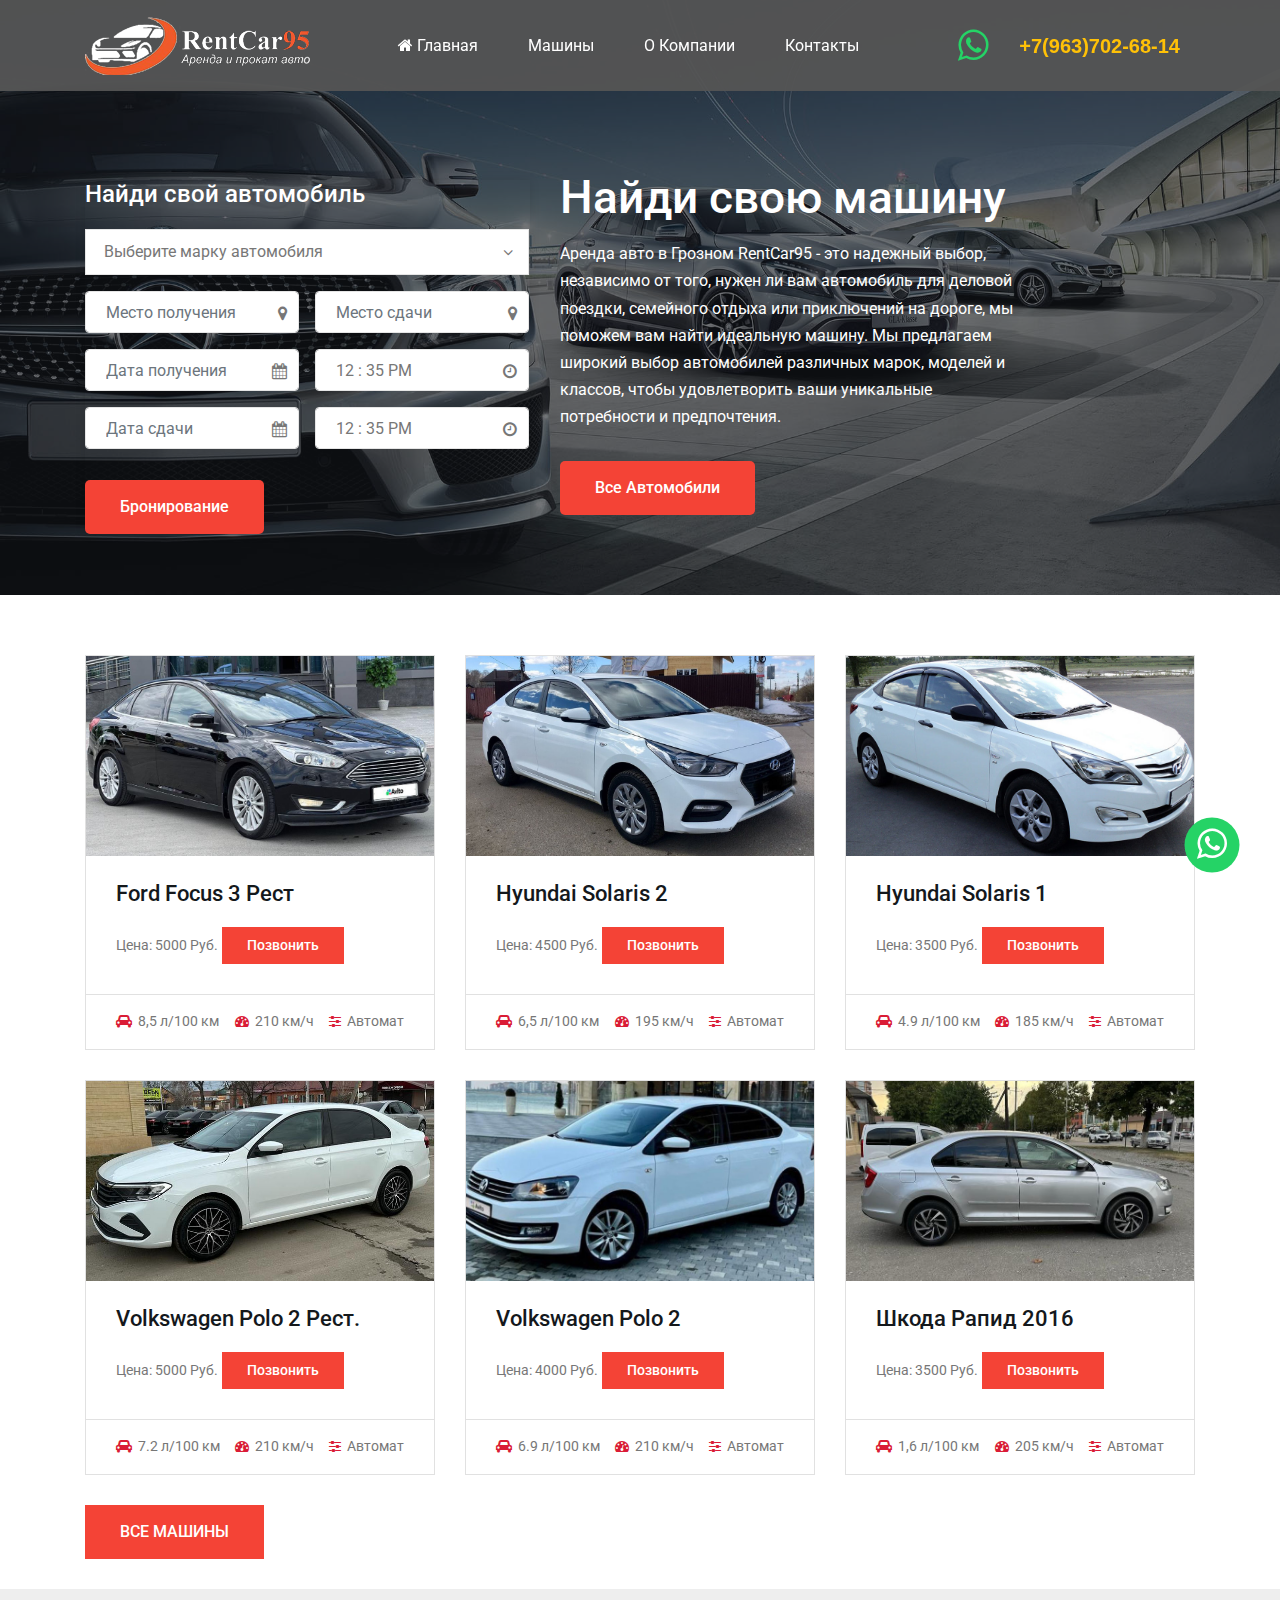
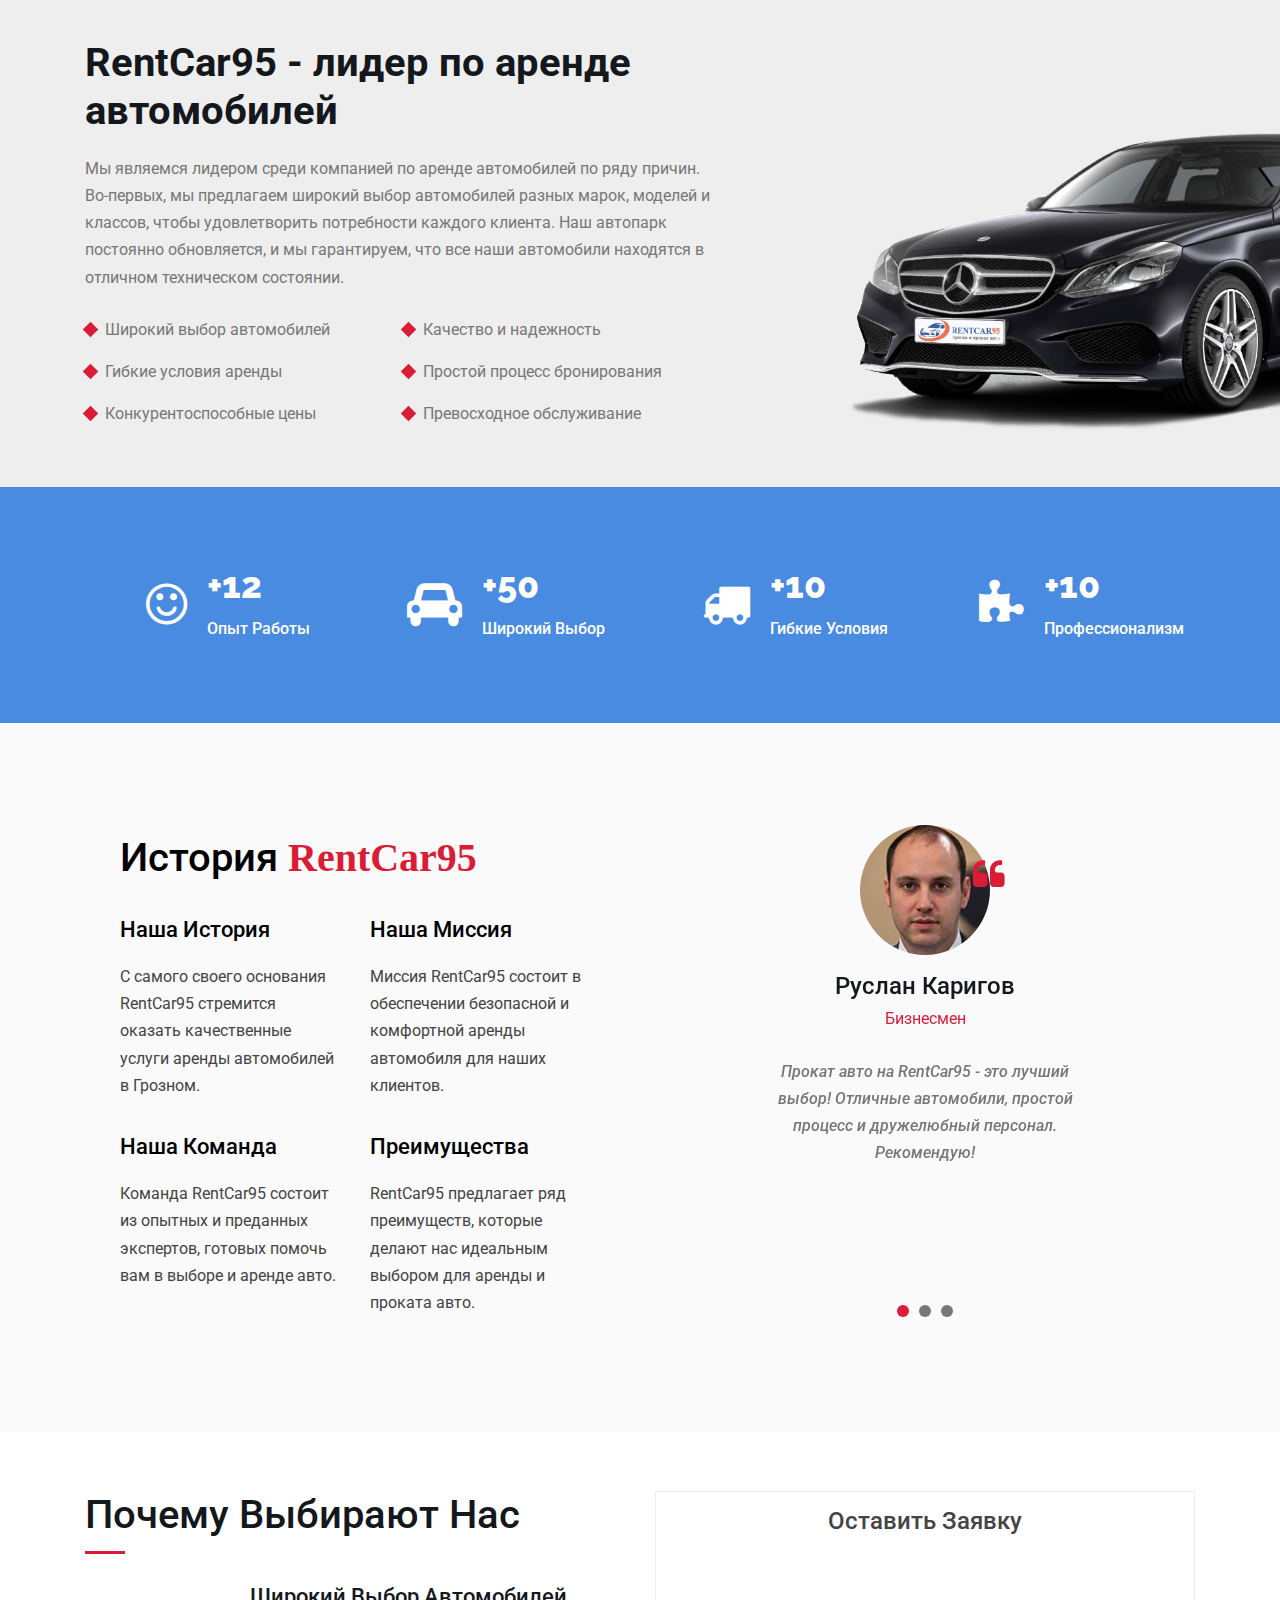
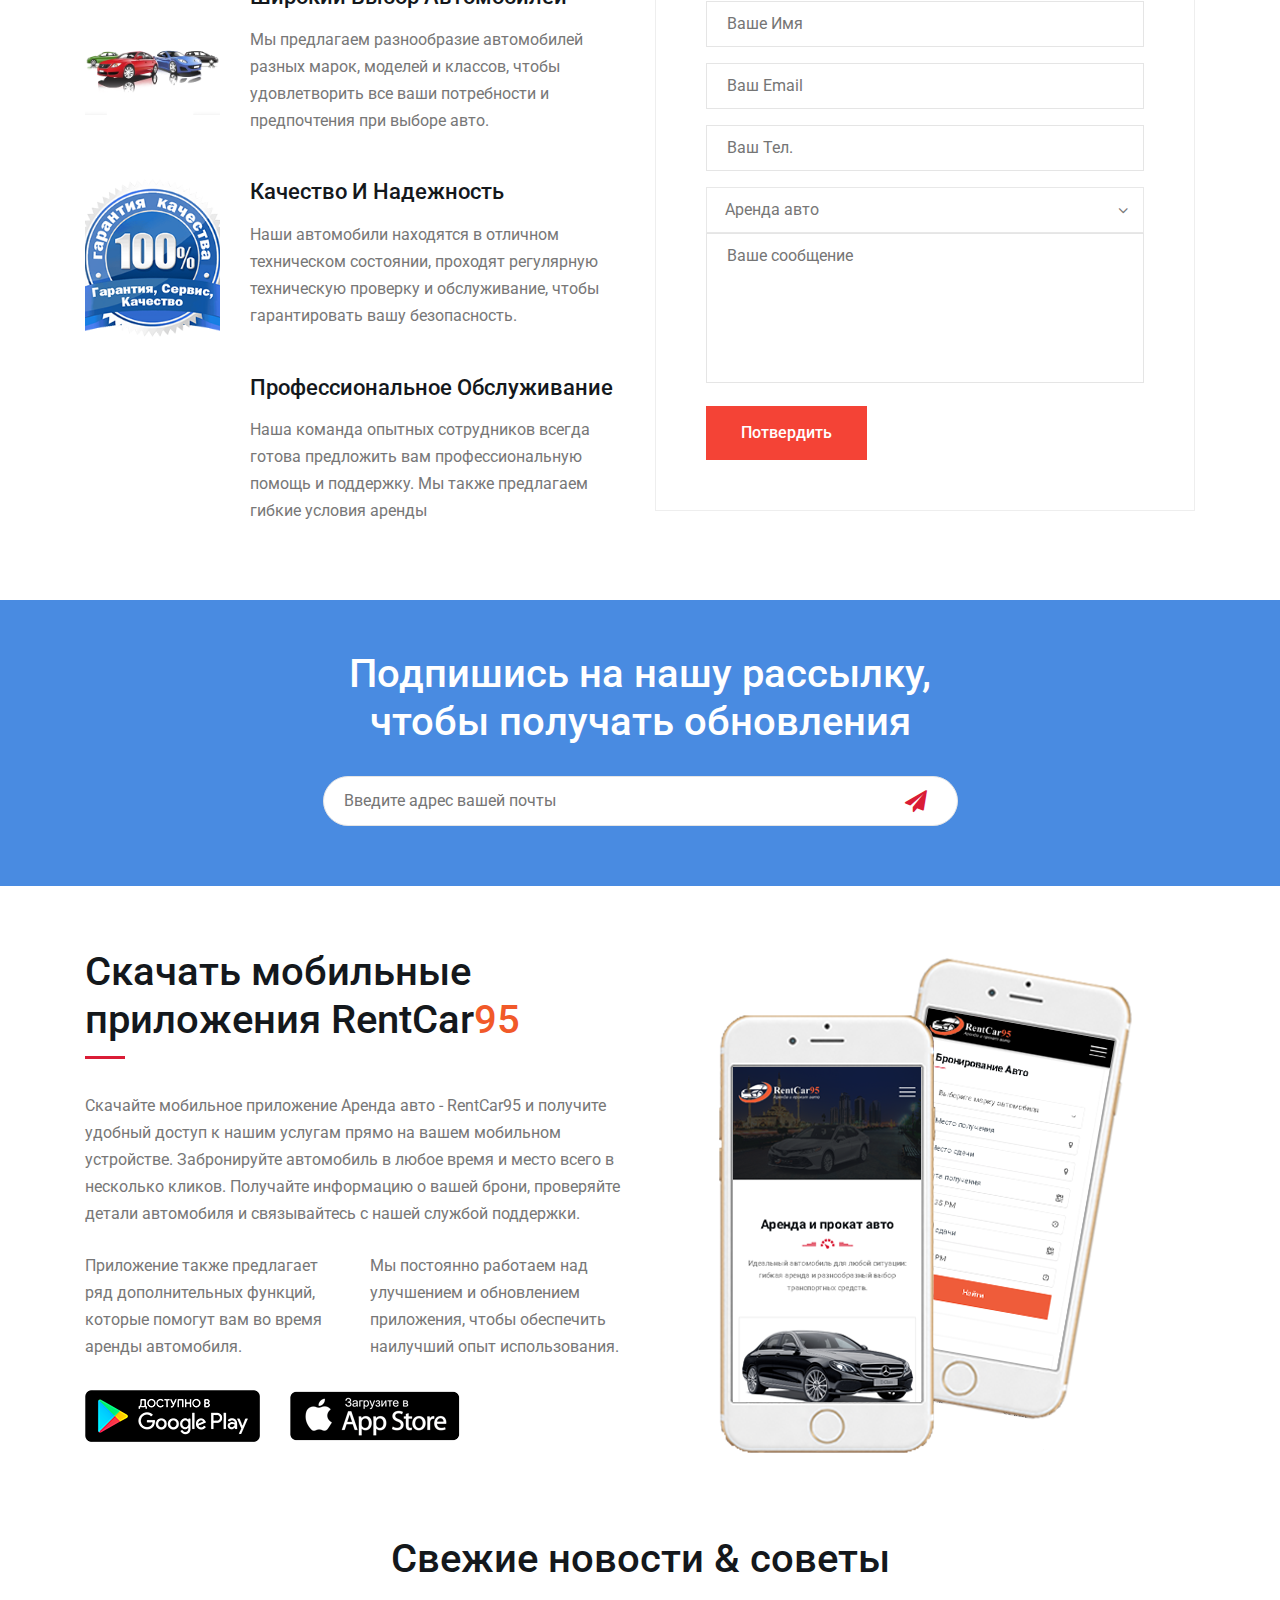
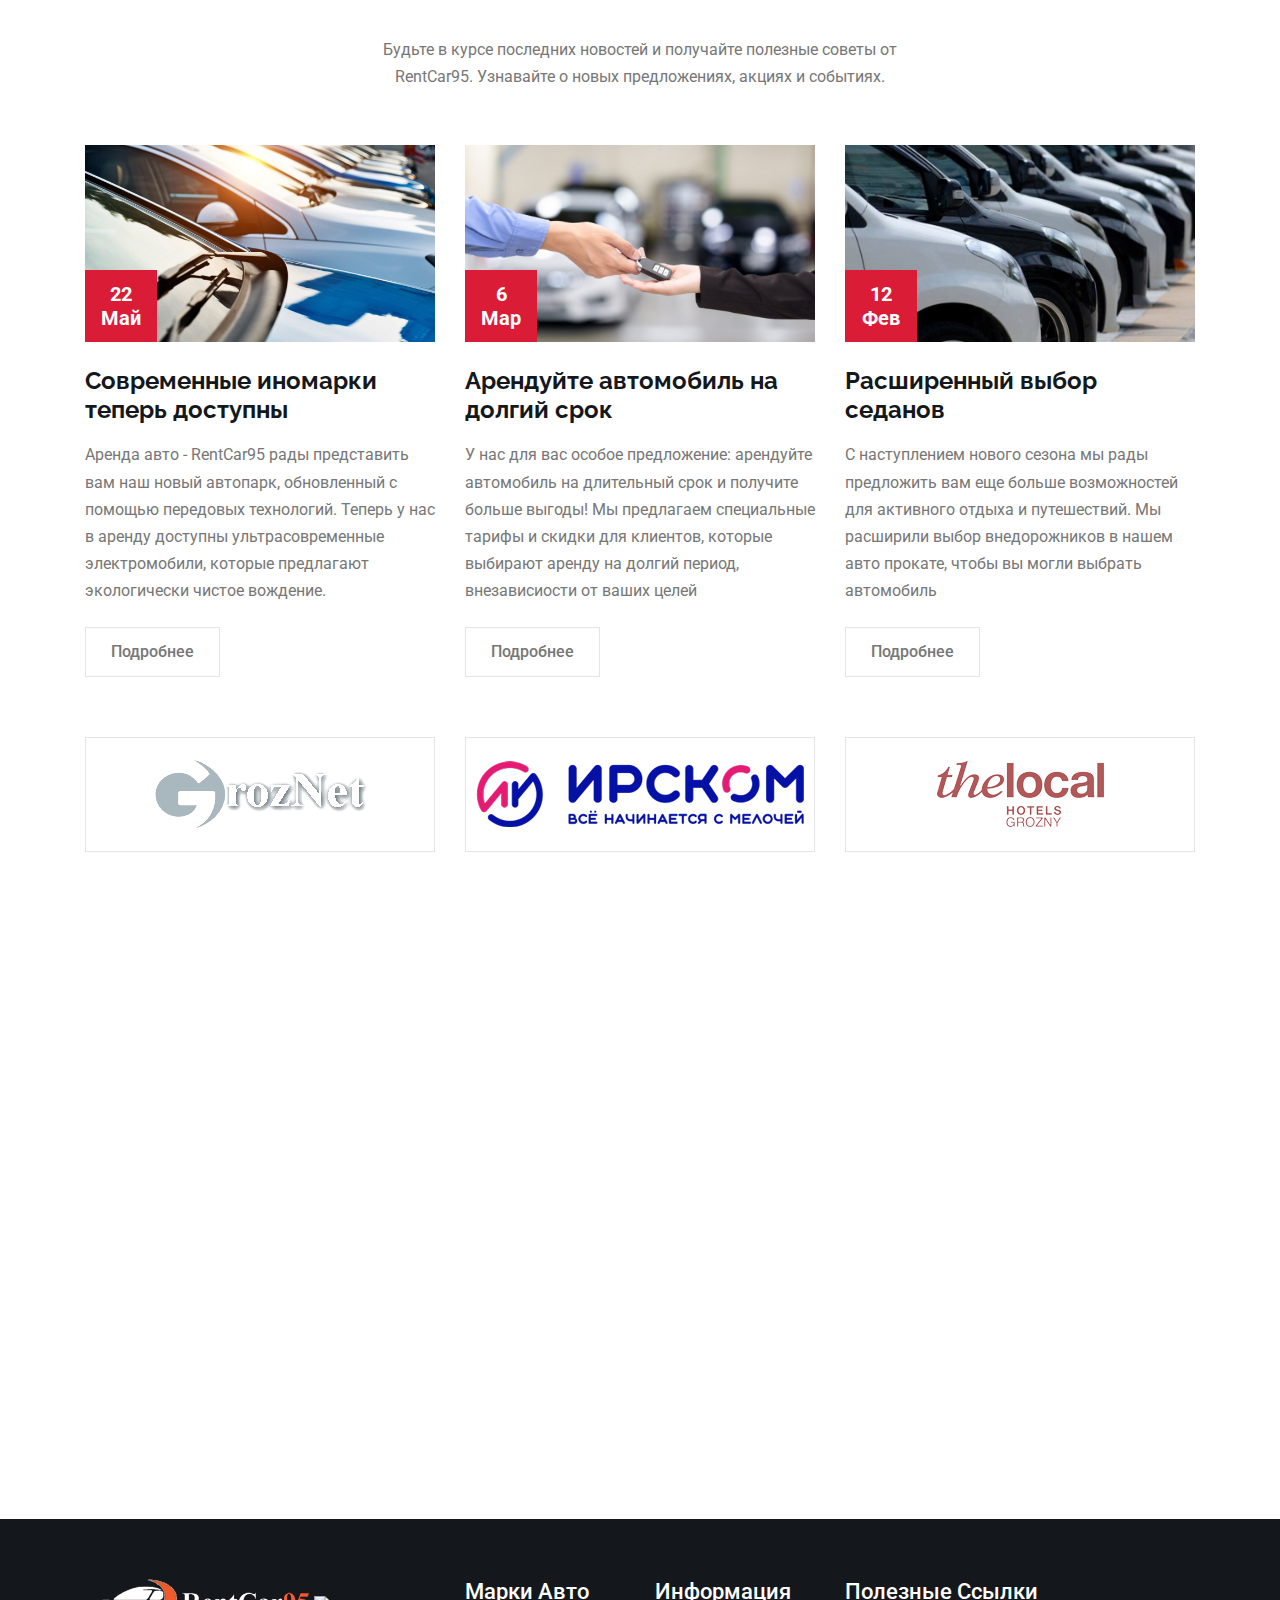
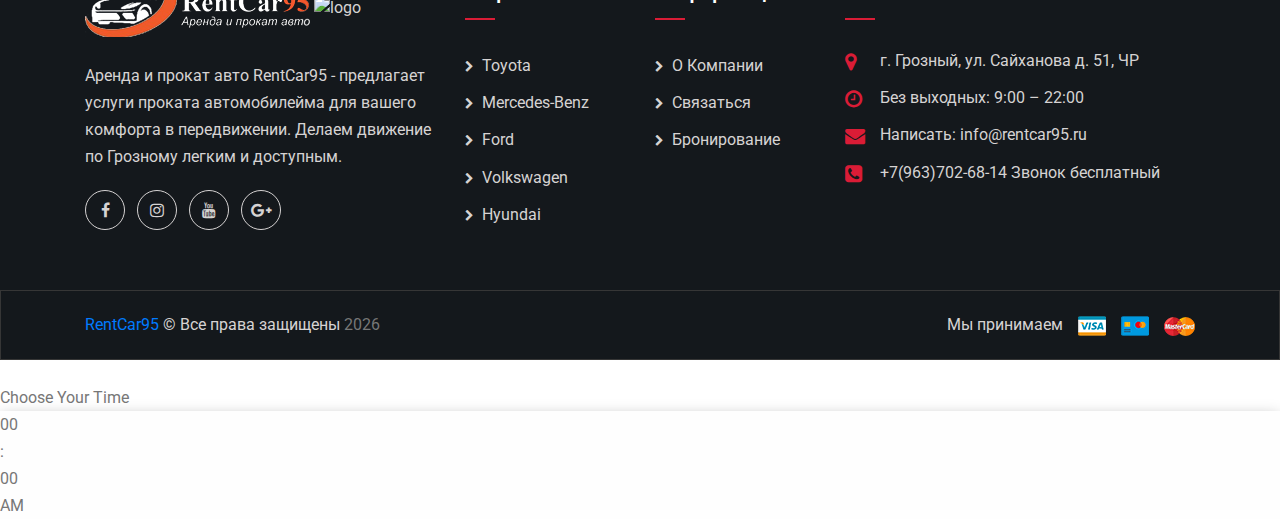
==== commit c6c741ea: "Add iframe yandex map to index.html file" ====
--- a/index.html
+++ b/index.html
@@ -711,6 +711,15 @@
           </div>
         </div>
       </div>
+
+
+
+      <div class="row">
+        <div class="col-lg-12">
+           <iframe src="https://yandex.ru/map-widget/v1/?z=12&ol=biz&oid=191217580972" width="1140" height="600" frameborder="0"></iframe> 
+        </div>
+      </div>
+      
     </div>
   </div>
   <!-- brand-section end -->
@@ -837,4 +846,4 @@
   <script src="assets/js/main.js"></script>
 </body>
 
-</html>+</html>
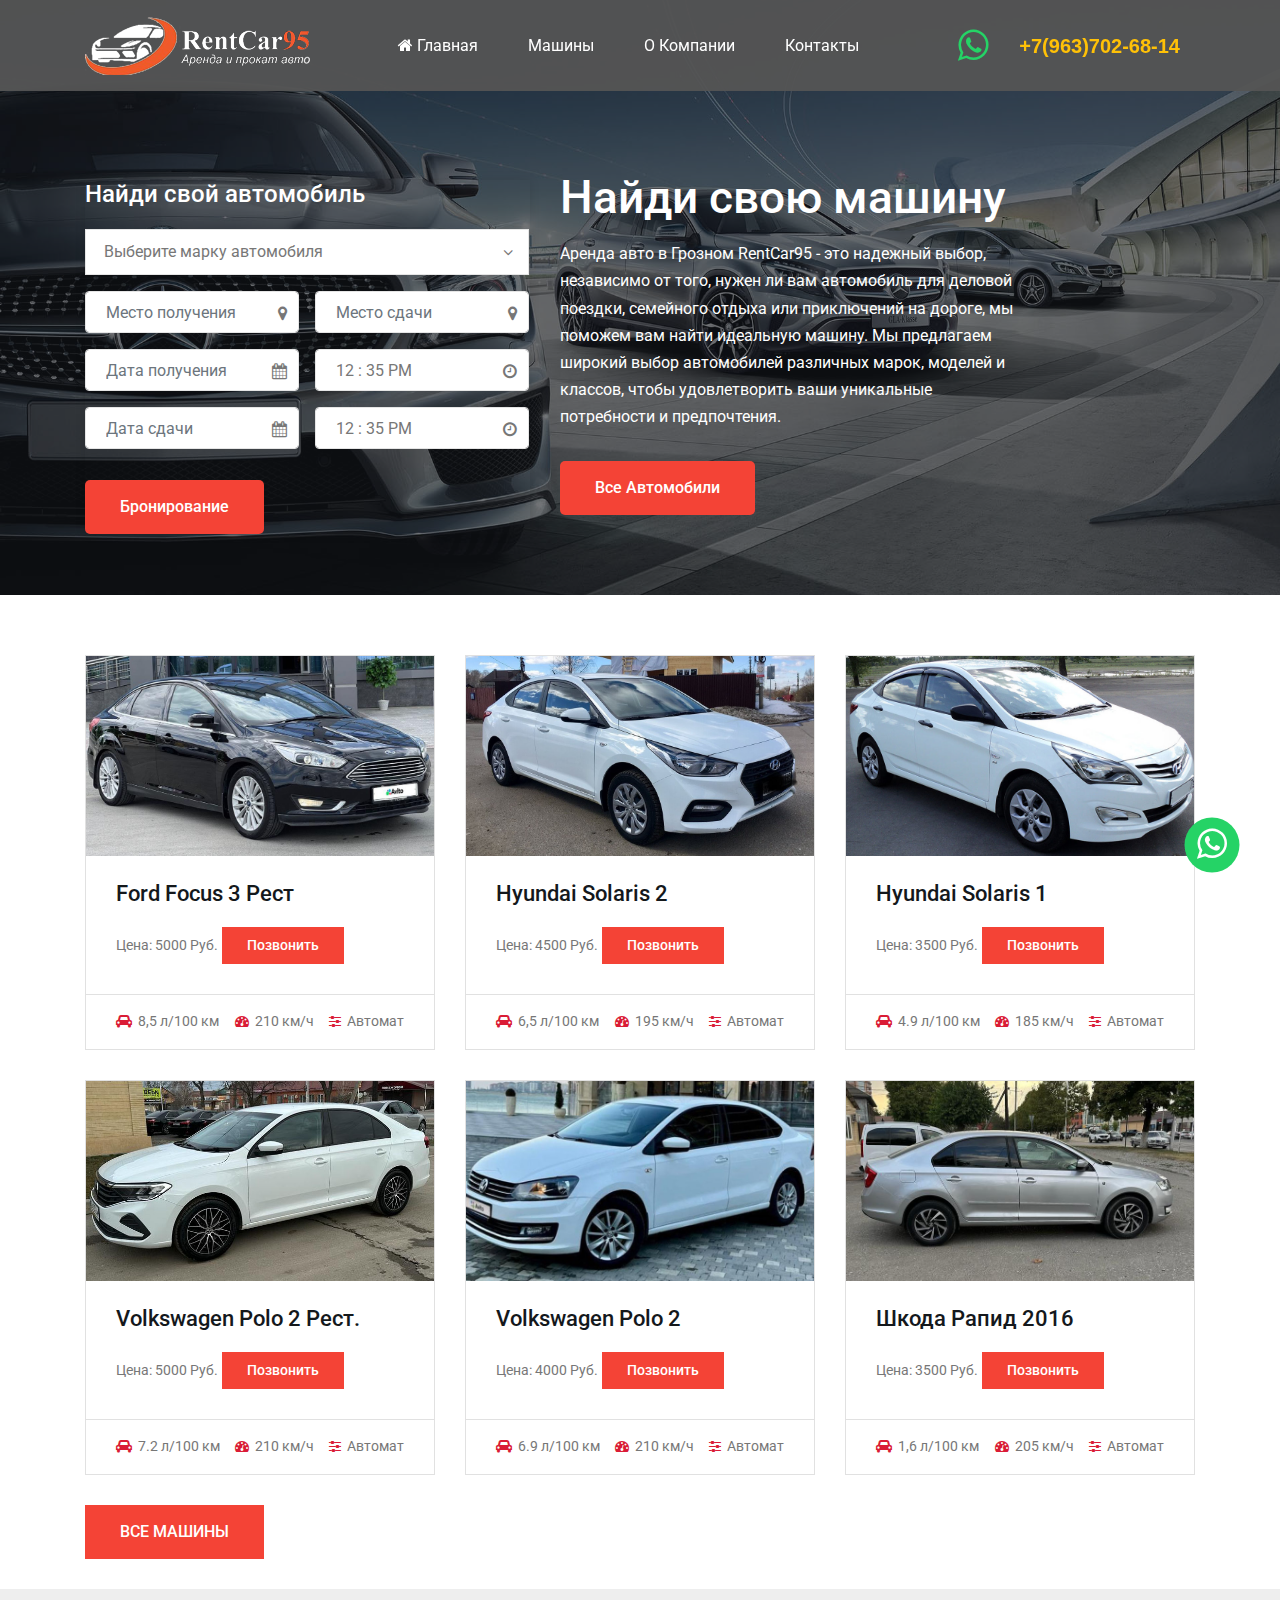
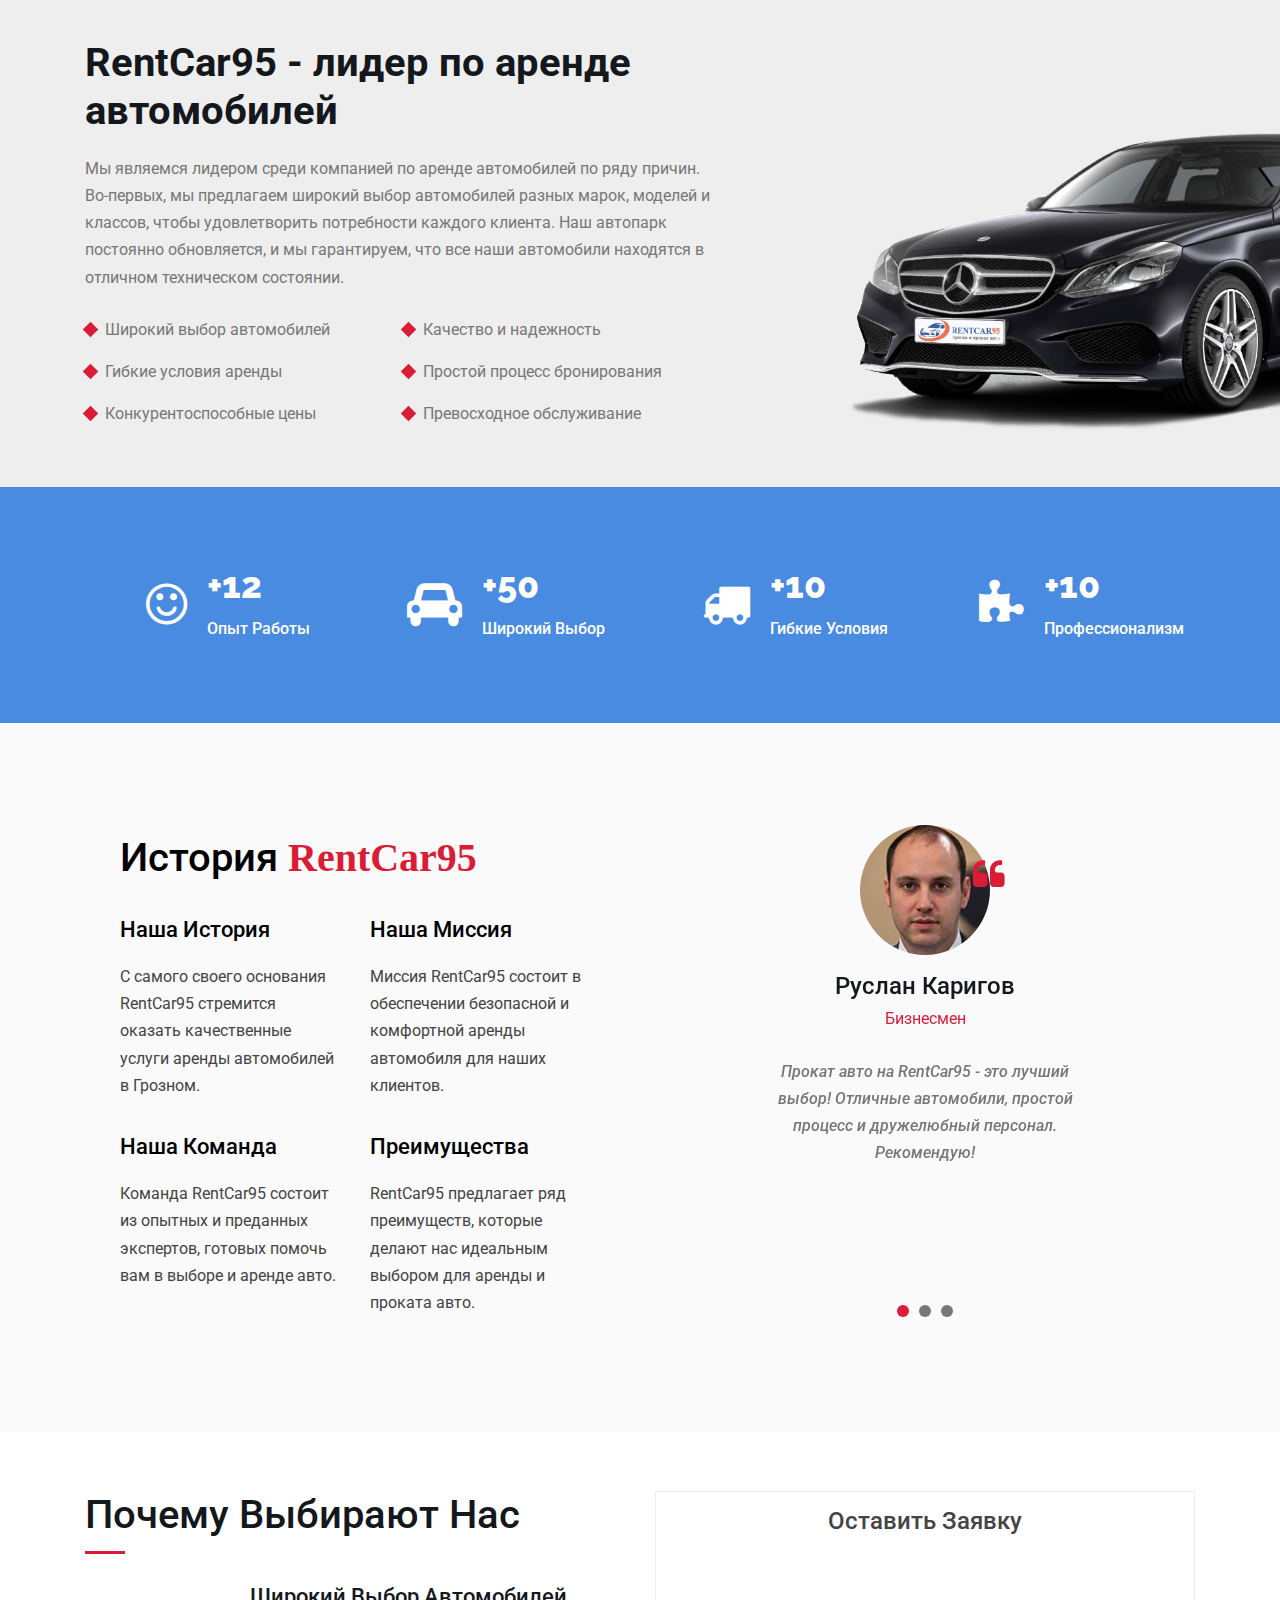
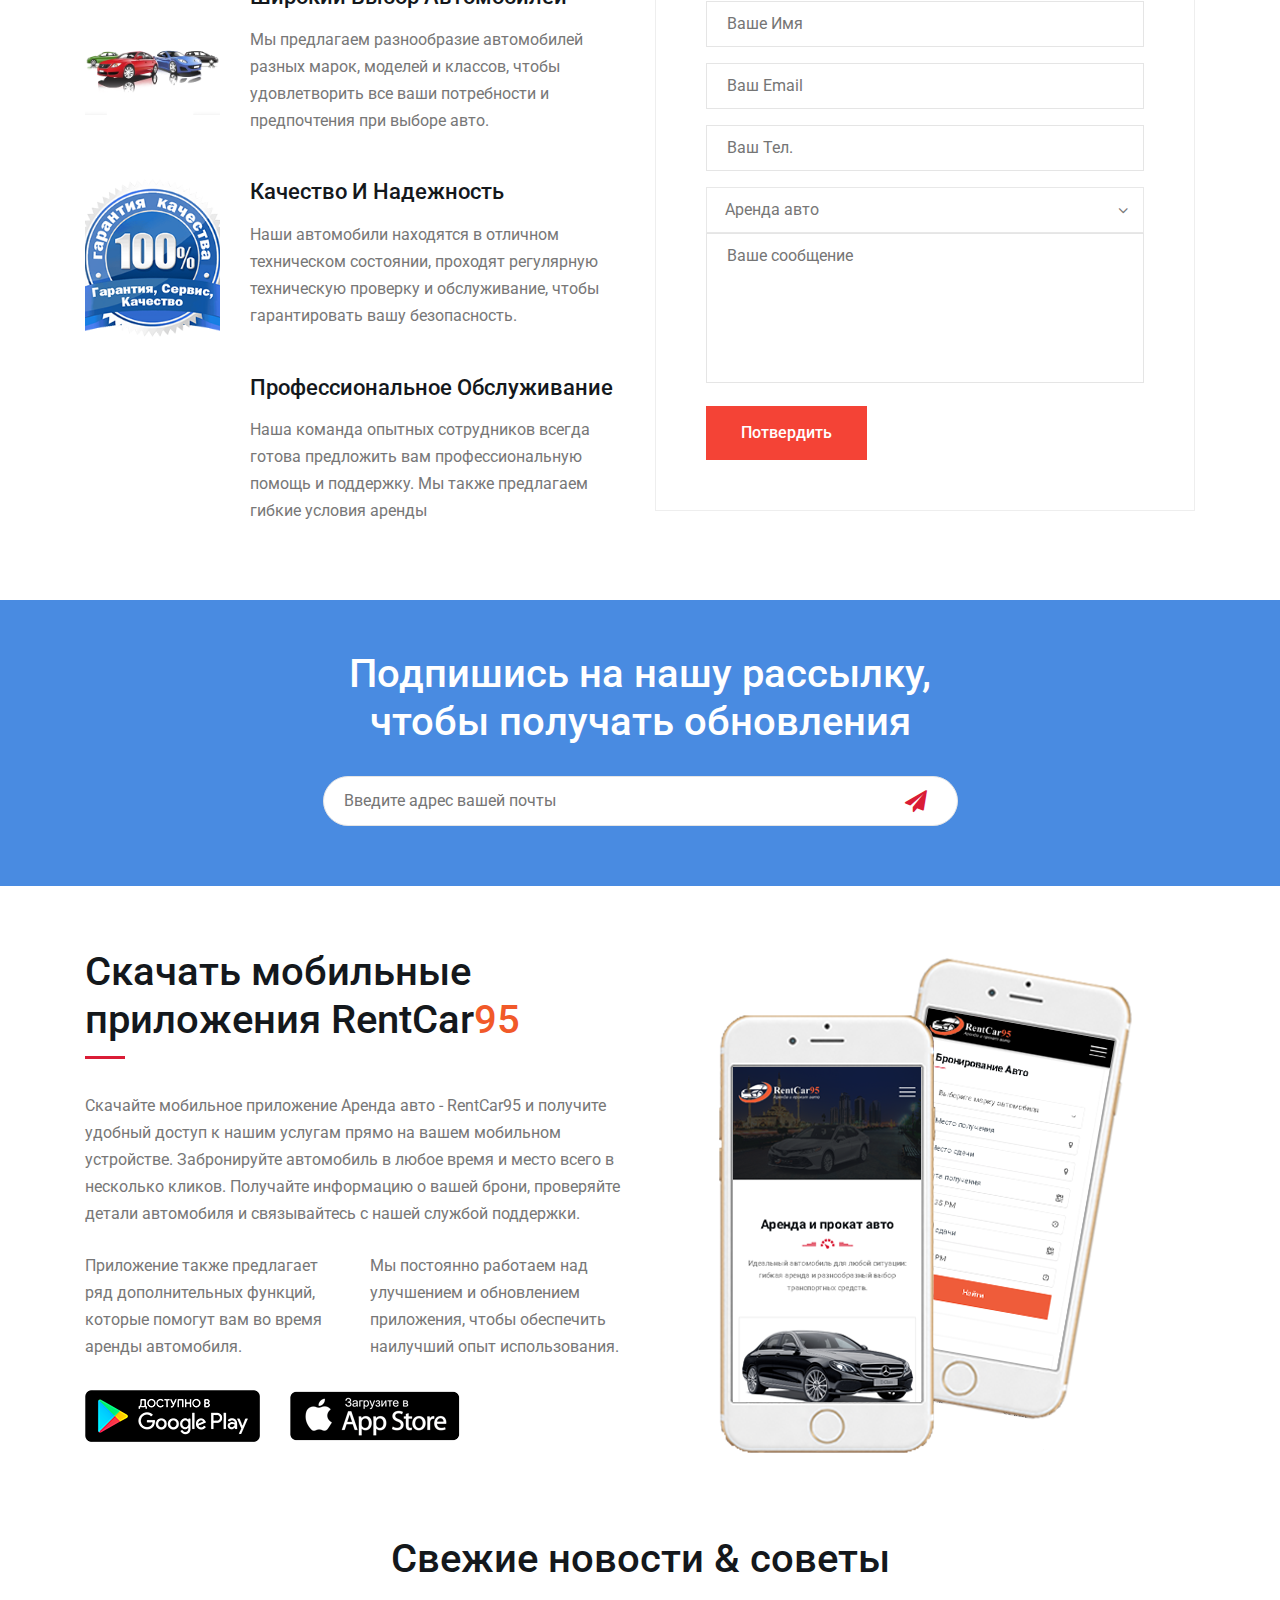
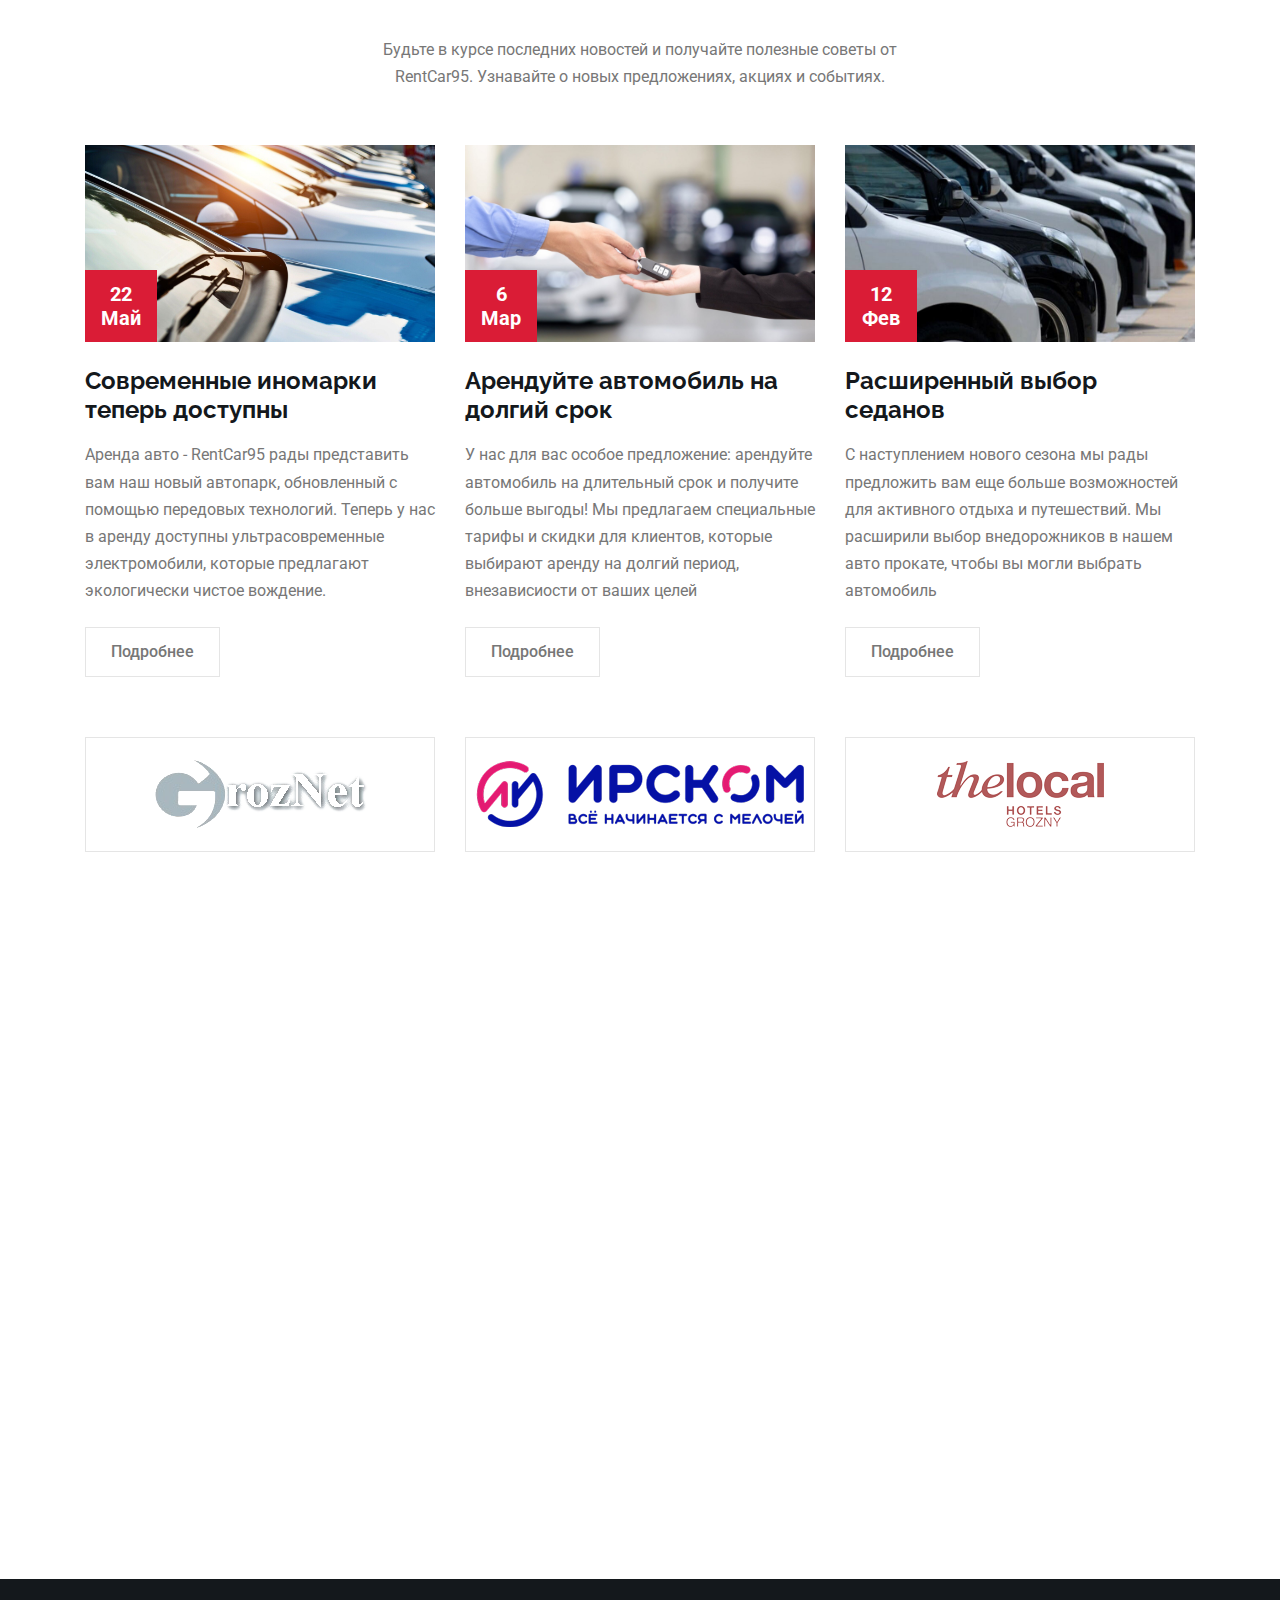
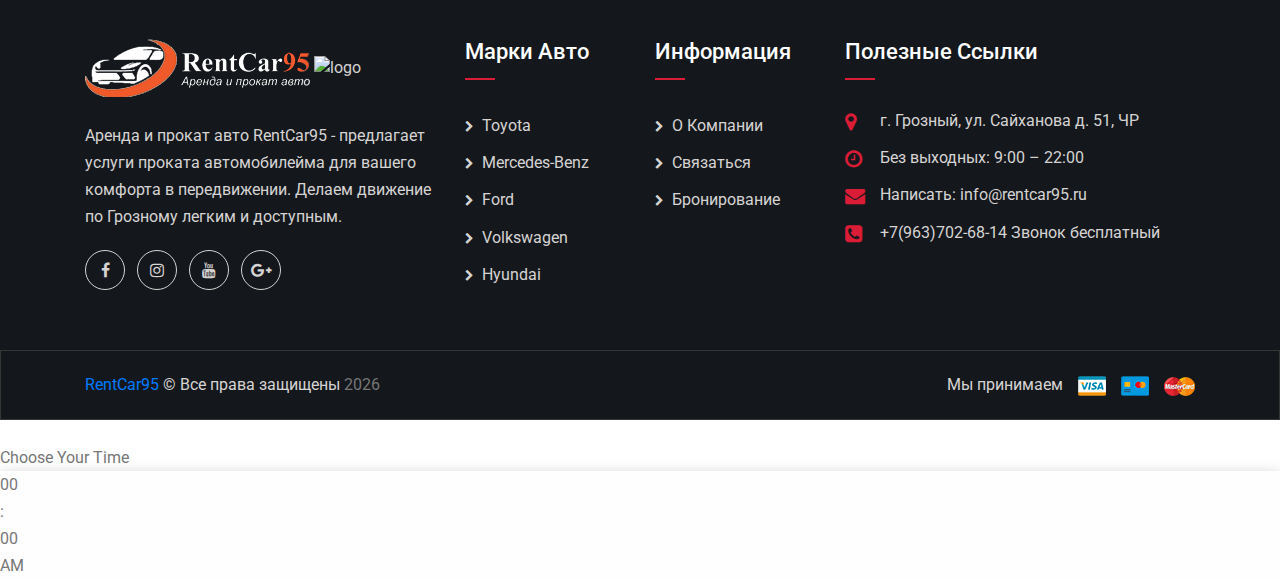
==== commit a4bfcc2b: "Update index.html" ====
--- a/index.html
+++ b/index.html
@@ -714,7 +714,7 @@
 
 
 
-      <div class="row">
+      <div class="row" style="padding-top: 60px">
         <div class="col-lg-12">
            <iframe src="https://yandex.ru/map-widget/v1/?z=12&ol=biz&oid=191217580972" width="1140" height="600" frameborder="0"></iframe> 
         </div>
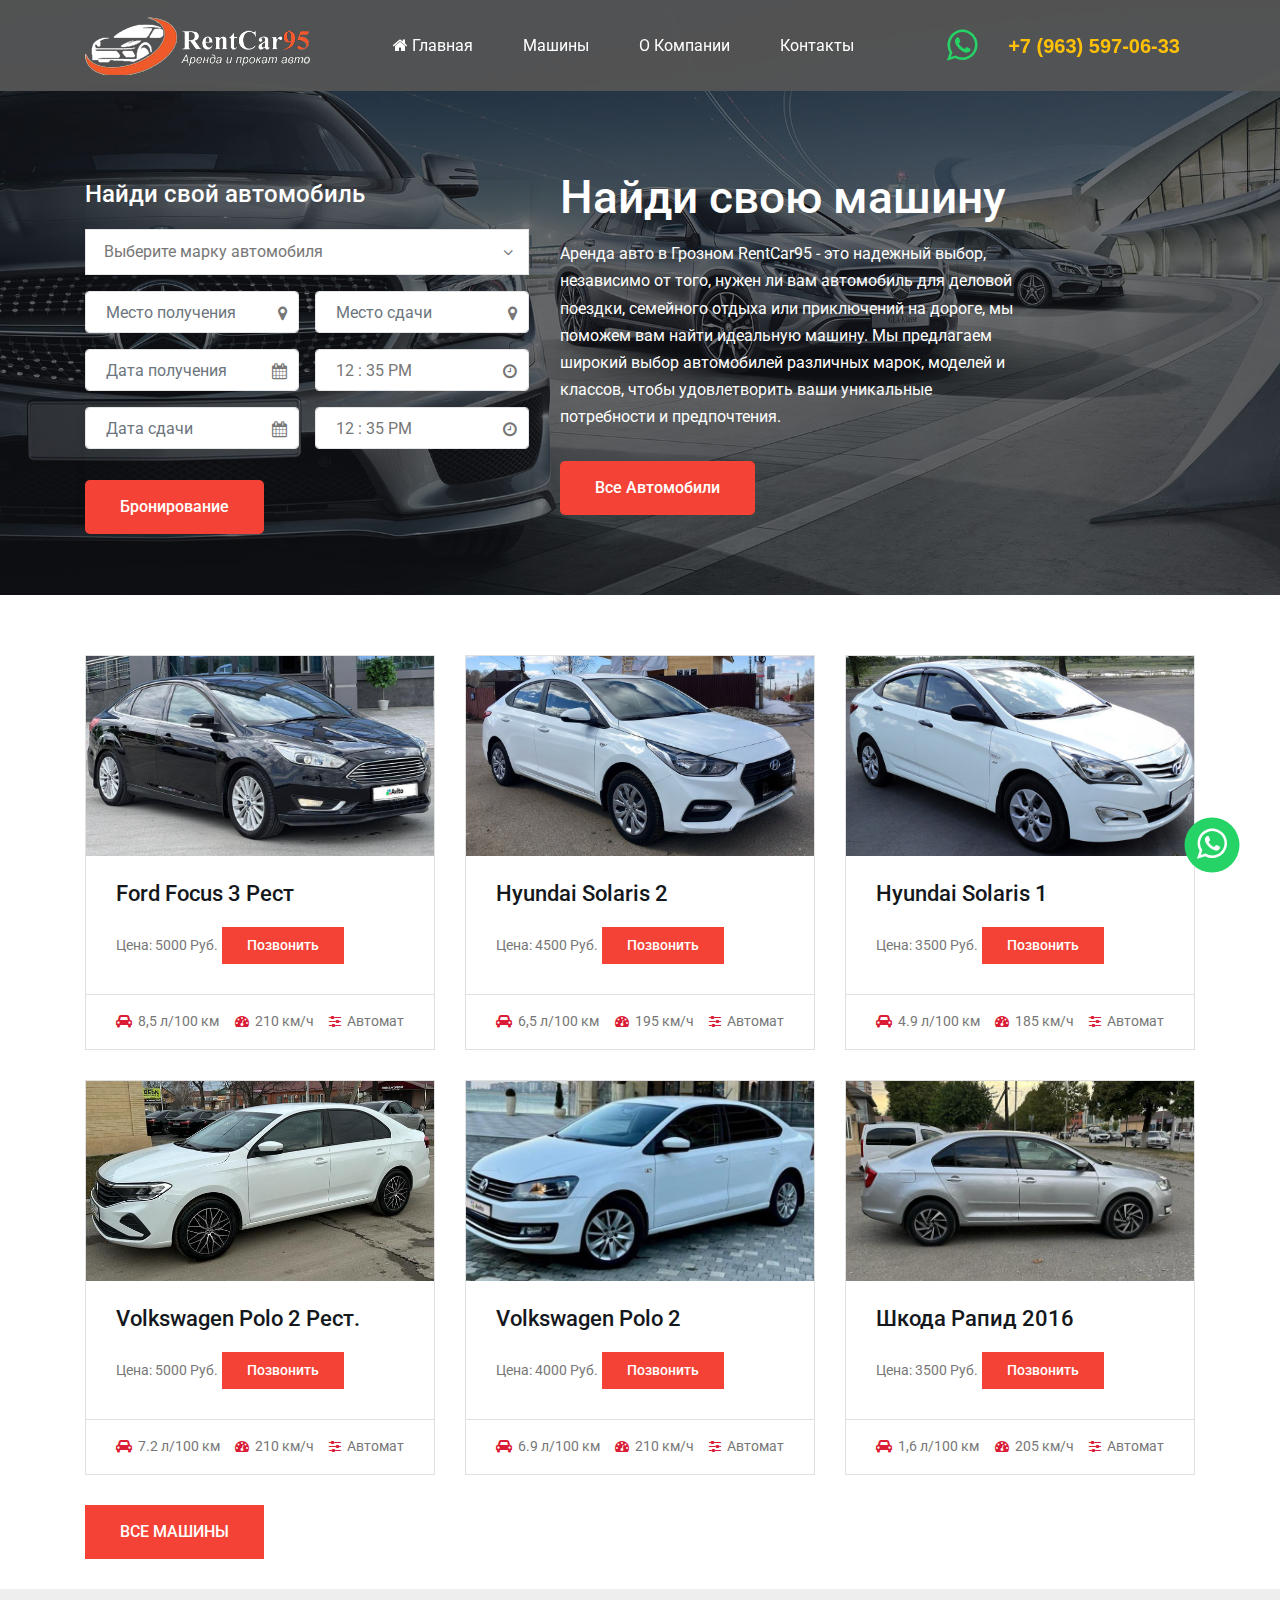
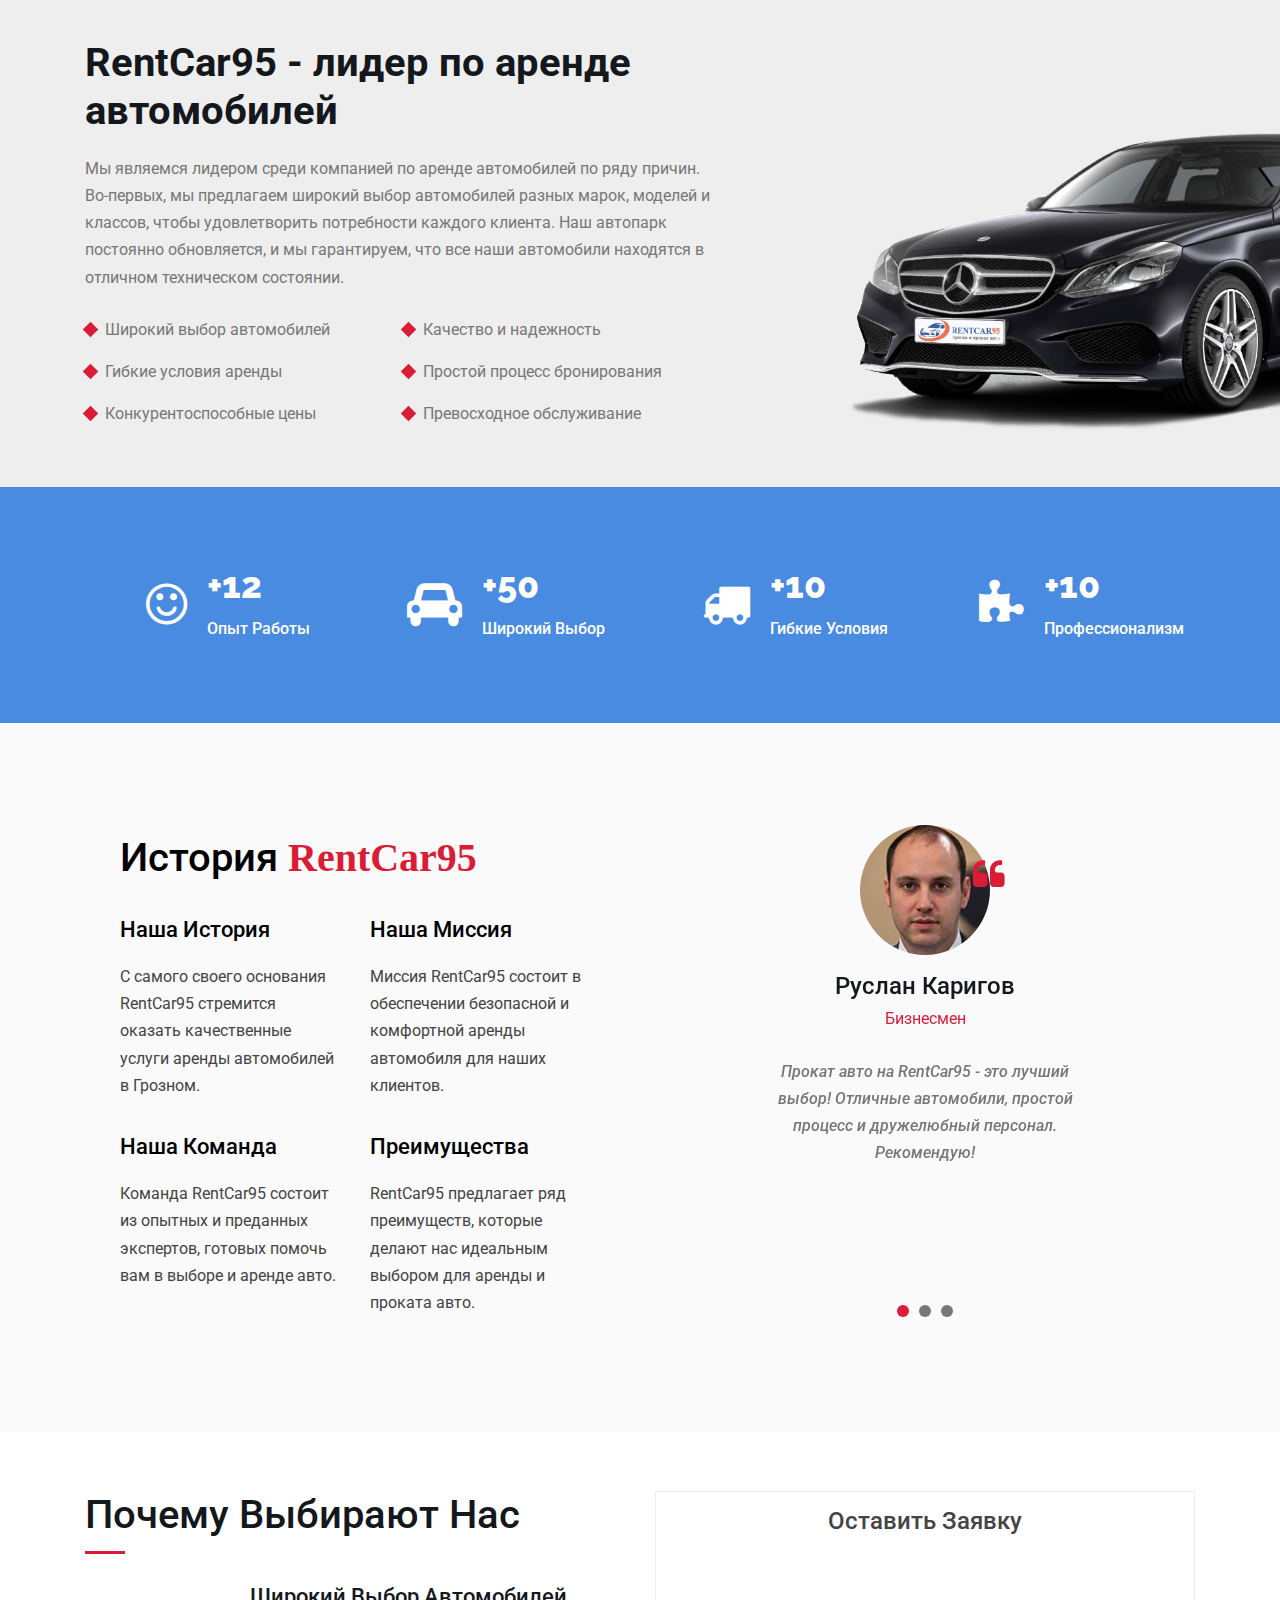
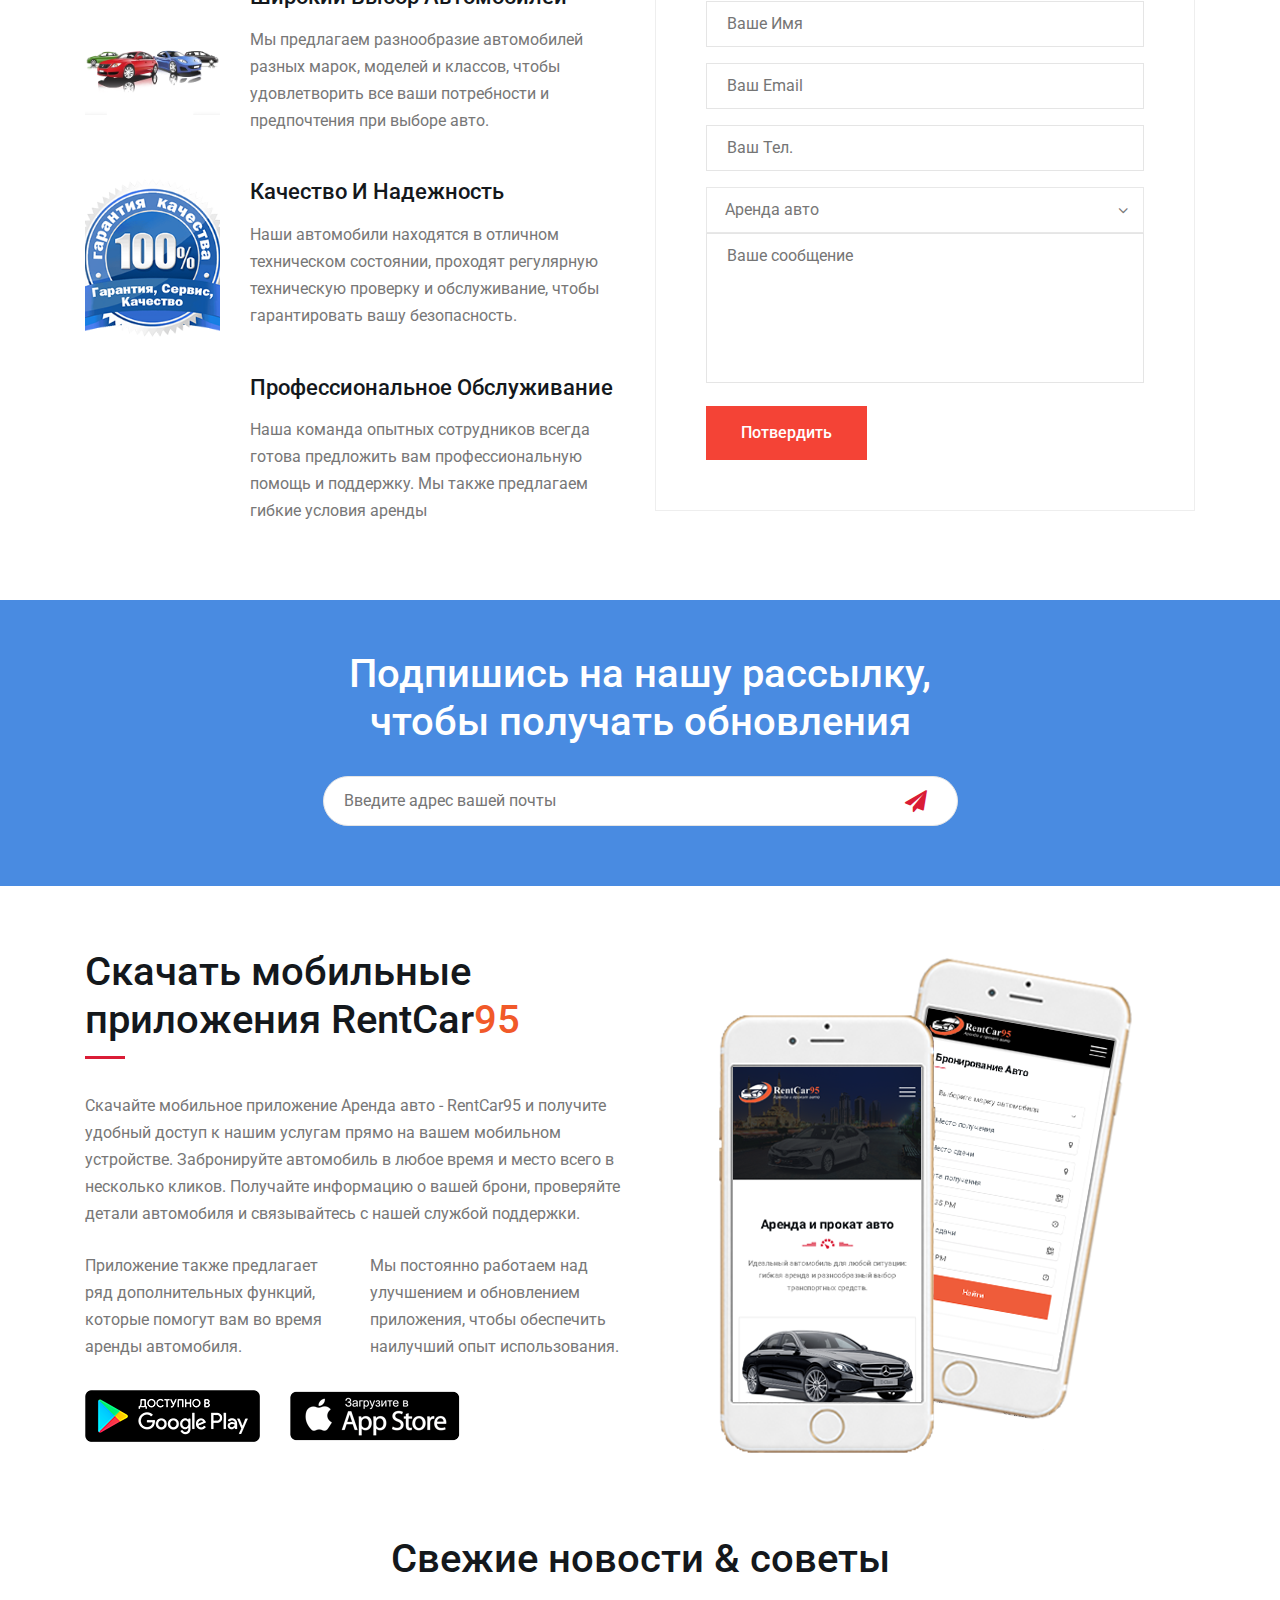
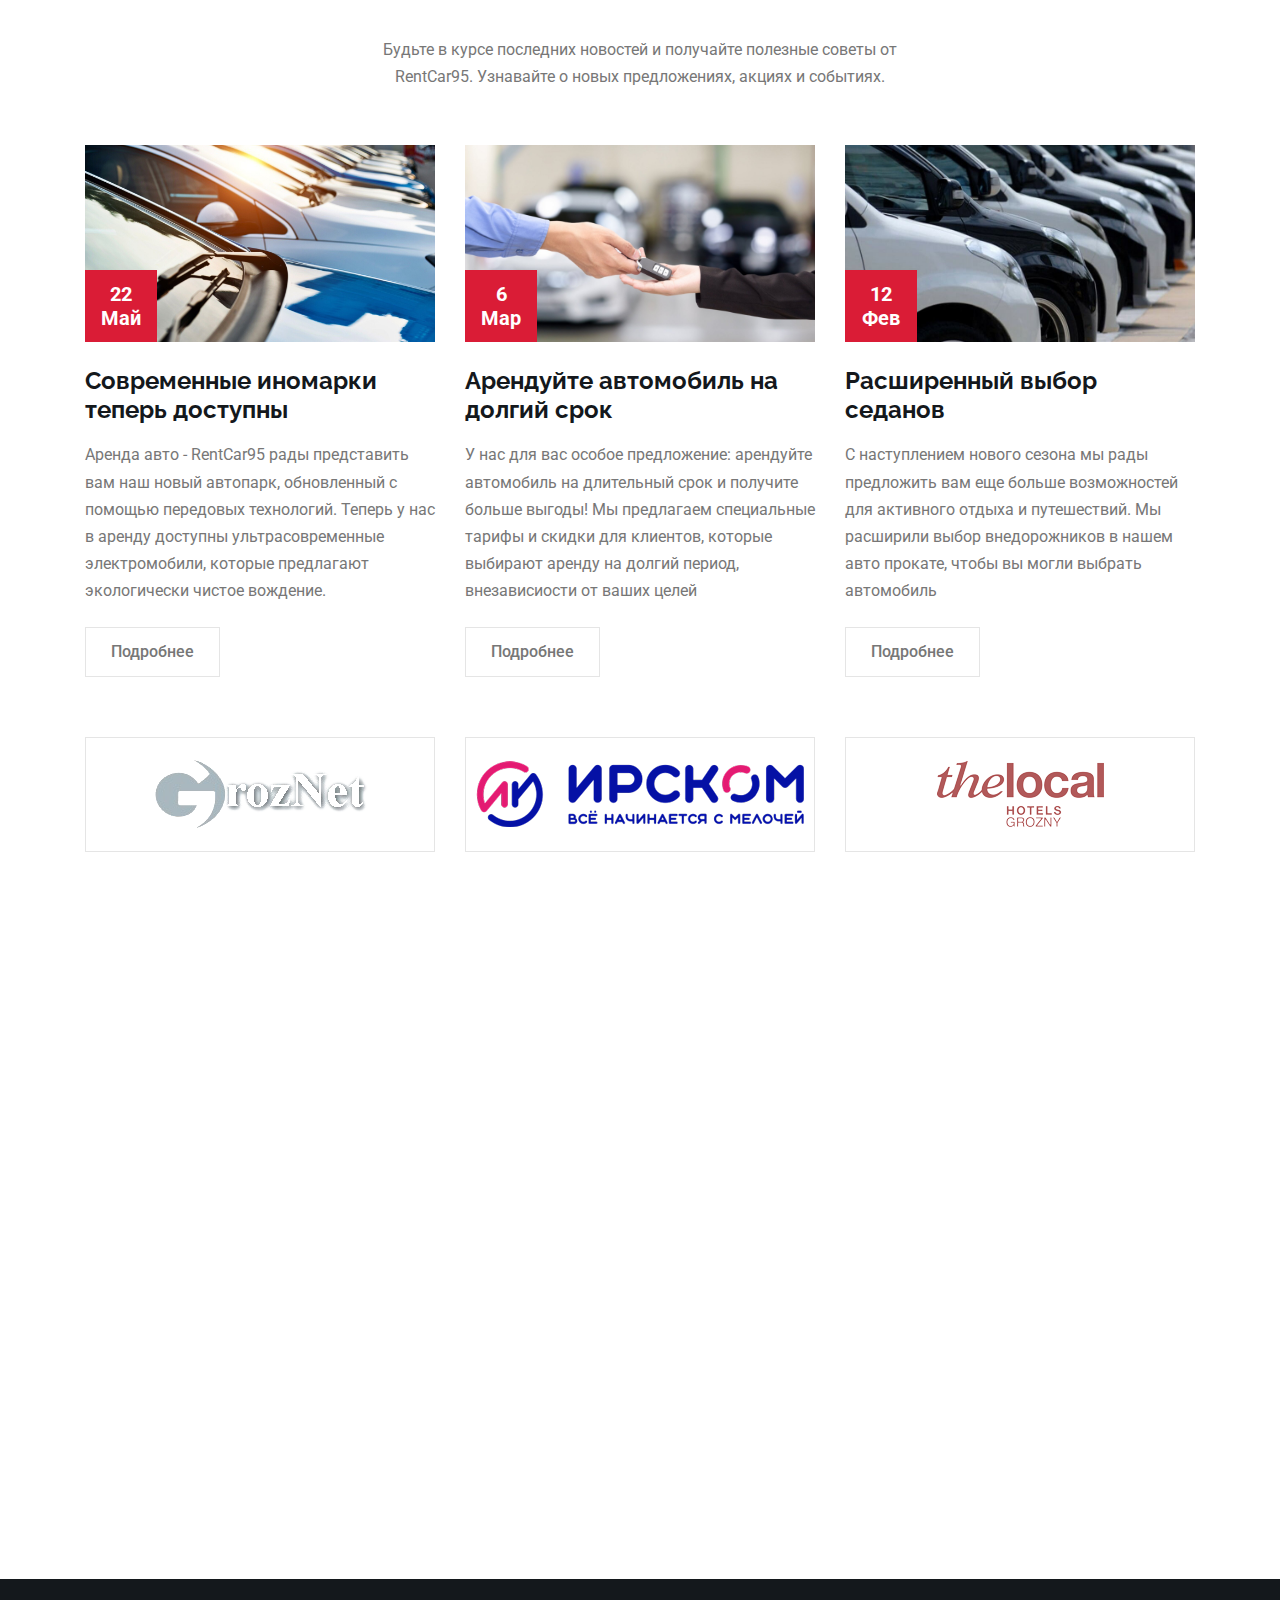
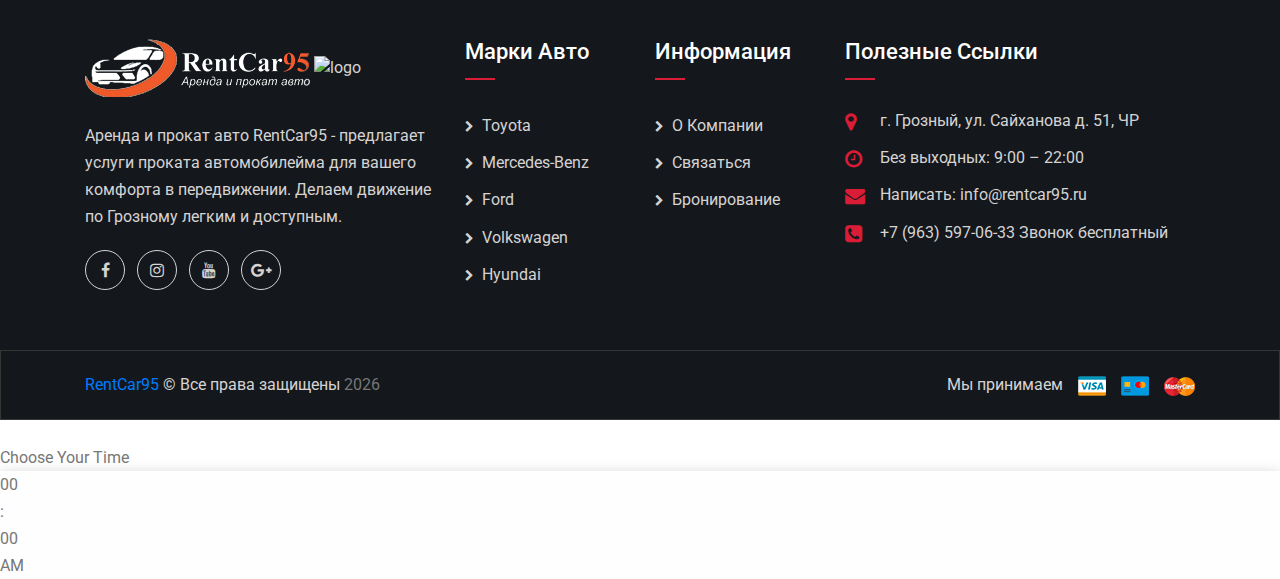
==== commit b1ba59cb: "Change phone number" ====
--- a/index.html
+++ b/index.html
@@ -1,849 +1,849 @@
-<!DOCTYPE html>
-<html lang="en">
-<head>
-  <meta charset="UTF-8">
-  <meta name="viewport" content="width=device-width, initial-scale=1.0">
-  <meta http-equiv="X-UA-Compatible" content="ie=edge">
-  <title>RentCar95 - Аренда авто в Грозном</title>
-  <meta name="description" content="Аренда авто в Грозном от RentCar95 – широкий выбор, надежность, выгодные тарифы и высокое обслуживание RentCar95 - это лучший выбор для проката авто в Грозном" />
-
-  <!-- site favicon -->
-  <link rel="shortcut icon" type="image/png" href="assets/images/favicon.jpg"/>
-  <!-- fontawesome css link -->
-
-  <!-- fontawesome css link -->
-  <link rel="stylesheet" href="assets/css/fontawesome.min.css">
-  <!-- bootstrap css link -->
-  <link rel="stylesheet" href="assets/css/bootstrap.min.css">
-  <!-- owl carousel css link -->
-  <link rel="stylesheet" href="assets/css/owl.carousel.min.css">
-
-  <link rel="stylesheet" href="assets/css/nice-select.css">
-  <link rel="stylesheet" href="assets/css/jquery-ui.min.css">
-
-  <!-- main style css link -->
-  <link rel="stylesheet" href="main.css?v=1.0">
-  
-  <meta name="yandex-verification" content="269b720dbef1046c" />
-
-  <!-- For yandex webmaster -->
-  <meta name="yandex-verification" content="637ed6327c318923" />
-</head>
-<body>
-  <!-- Yandex.Metrika counter -->
-  <script type="text/javascript" >
-     (function(m,e,t,r,i,k,a){m[i]=m[i]||function(){(m[i].a=m[i].a||[]).push(arguments)};
-     m[i].l=1*new Date();
-     for (var j = 0; j < document.scripts.length; j++) {if (document.scripts[j].src === r) { return; }}
-     k=e.createElement(t),a=e.getElementsByTagName(t)[0],k.async=1,k.src=r,a.parentNode.insertBefore(k,a)})
-     (window, document, "script", "https://mc.yandex.ru/metrika/tag.js", "ym");
-
-     ym(95528495, "init", {
-          clickmap:true,
-          trackLinks:true,
-          accurateTrackBounce:true
-     });
-  </script>
-  <noscript><div><img src="https://mc.yandex.ru/watch/95528495" style="position:absolute; left:-9999px;" alt="" /></div></noscript>
-  <!-- /Yandex.Metrika counter -->
-
-<!-- Google tag (gtag.js) -->
-<script async src="https://www.googletagmanager.com/gtag/js?id=G-3PB4F8W73N"></script>
-<script>
-  window.dataLayer = window.dataLayer || [];
-  function gtag(){dataLayer.push(arguments);}
-  gtag('js', new Date());
-
-  gtag('config', 'G-3PB4F8W73N');
-</script> 
-
-
-  <!--  header-section start  -->
-  <header class="header-section header-section--style2">
-    <div class="header-bottom">
-        <div class="topbar hide-on-desktop">
-            <div class="header-action d-flex align-items-center justify-content-between">
-              <a href="https://wa.me/+79640623300?text=%D0%94%D0%BE%D0%B1%D1%80%D1%8B%D0%B9%20%D0%B4%D0%B5%D0%BD%D1%8C%21%0A%D0%AF%20%D0%BF%D0%B8%D1%88%D1%83%20%D0%BF%D0%BE%20%D0%BF%D0%BE%D0%B2%D0%BE%D0%B4%D1%83%20%D0%B0%D1%80%D0%B5%D0%BD%D0%B4%D1%8B%20%D0%B0%D0%B2%D1%82%D0%BE" class="cmn-btn whatsapp"><i class="fa fa-whatsapp"></i></a>
-              <a href="tel:+79637026814" class="cmn-btn phone"><span id="phoneNum"><i class="fa fa-phone" aria-hidden="true"></i>+7(963)702-68-14</span></a>
-            </div>            
-        </div>
-      <div class="container">
-        <nav class="navbar navbar-expand-lg p-0">
-          <a class="site-logo site-title" href="index.html">
-            <img class="d-md-none" src="assets/images/rentcar95-logo-dark.png" alt="Аренда авто в Грозном">
-            <img class="d-none d-md-inline" src="assets/images/logo2.png" alt="Аренда авто в Грозном">
-            <span class="logo-icon"><i class="flaticon-fire"></i></span>
-          </a>
-          <button class="navbar-toggler" type="button" data-toggle="collapse" data-target="#navbarSupportedContent" aria-controls="navbarSupportedContent" aria-expanded="false" aria-label="Toggle navigation">
-          <span class="menu-toggle"></span>
-          </button>
-          <div class="collapse navbar-collapse" id="navbarSupportedContent">
-            <ul class="navbar-nav main-menu m-auto">
-              <li><a href="index.html"><i class="fa fa-home"></i> Главная</a></li>
-              <li><a href="car-list-one.html">Машины</a></li>
-              <!-- <li class="menu_has_children"><a href="#0">pages</a>
-                <ul class="sub-menu">
-                  <li><a href="reservation.html">reservation</a></li>
-                  <li><a href="login.html">login</a></li>
-                  <li><a href="registration.html">registration</a></li>
-                  <li><a href="error-404.html">404</a></li>
-                </ul>
-              </li> -->
-              <!-- <li><a href="blog.html">НОВОСТИ</a></li> -->
-              <li><a href="about.html">О Компании</a>
-              <li><a href="contact.html">Контакты</a></li>
-            </ul>
-            <div class="header-action d-flex align-items-center justify-content-between hide-on-mobile">
-              <!-- <div class="lag-select-area">
-                <select>
-                  <option>РУС</option>
-                  <option>ENG</option>
-                </select>
-              </div> -->
-              <a href="https://wa.me/+79640623300?text=%D0%94%D0%BE%D0%B1%D1%80%D1%8B%D0%B9%20%D0%B4%D0%B5%D0%BD%D1%8C%21%0A%D0%AF%20%D0%BF%D0%B8%D1%88%D1%83%20%D0%BF%D0%BE%20%D0%BF%D0%BE%D0%B2%D0%BE%D0%B4%D1%83%20%D0%B0%D1%80%D0%B5%D0%BD%D0%B4%D1%8B%20%D0%B0%D0%B2%D1%82%D0%BE" class="cmn-btn whatsapp"><i class="fa fa-whatsapp"></i></a>
-              <a href="tel:+79637026814" class="cmn-btn phone"><span id="phoneNum">+7(963)702-68-14</span></a>
-            </div>
-          </div>
-        </nav>
-      </div>
-    </div><!-- header-bottom end -->
-  </header>
-  <!--  header-section end  -->
-
-  <!-- banner-section start  -->
-  <section class="banner-section banner-section--style2 bg_img" data-background="assets/images/banner.jpg">
-
-    <div class="container">
-      <div class="row align-items-center">
-        <div class="col-lg-5">
-          <div class="car-search-area mt-0">
-            <h3 class="title">Найди свой автомобиль</h3>
-            <form class="car-search-form" action="car-list-one.html">
-              <div class="row">
-                <div class="col-xl-12 form-group">
-                  <select>
-                    <option value="1" selected>Выберите марку автомобиля</option>
-                    <option value="2">Toyota</option>
-                    <option value="4">Mercedes-Benz</option>
-                    <option value="4">Ford</option>
-                    <option value="4">Volkswagen</option>
-                    <option value="4">Lada</option>
-                  </select>
-                </div>
-              </div>
-              <div class="row">
-                <div class="form-group col-xl-6">
-                  <i class="fa fa-map-marker"></i>
-                  <input class="form-control has-icon" type="text" placeholder="Место получения">
-                </div>
-                <div class="form-group col-xl-6">
-                  <i class="fa fa-map-marker"></i>
-                  <input class="form-control has-icon" type="text" placeholder="Место сдачи">
-                </div>
-              </div>
-              <div class="row">
-                <div class="form-group col-xl-6">
-                  <i class="fa fa-calendar"></i>
-                  <input type='text' class='form-control has-icon datepicker-here' data-language='en' placeholder="Дата получения">
-                </div>
-                <div class="form-group col-xl-6">
-                  <i class="fa fa-clock-o"></i>
-                  <input type="text" name="timepicker" class="form-control has-icon timepicker" placeholder="Время получения">
-                </div>
-              </div>
-              <div class="row">
-                <div class="form-group col-xl-6">
-                  <i class="fa fa-calendar"></i>
-                  <input type='text' class='form-control has-icon datepicker-here' data-language='en' placeholder="Дата сдачи">
-                </div>
-                <div class="form-group col-xl-6">
-                  <i class="fa fa-clock-o"></i>
-                  <input type="text" name="timepicker" class="form-control has-icon timepicker" placeholder="Время сдачи">
-                </div>
-              </div>
-              <button type="submit" class="cmn-btn btn-radius">Бронирование</button>
-            </form>
-          </div>
-        </div>
-        <div class="col-lg-6">
-          <div class="banner-content">
-            <h1 class="title">Найди свою машину</h1>
-            <p>Аренда авто в Грозном RentCar95 - это надежный выбор, независимо от того, нужен ли вам автомобиль для деловой поездки, семейного отдыха или приключений на дороге, мы поможем вам найти идеальную машину. Мы предлагаем широкий выбор автомобилей различных марок, моделей и классов, чтобы удовлетворить ваши уникальные потребности и предпочтения.</p>
-            <a href="car-list-one.php" class="cmn-btn btn-radius">Все автомобили</a>
-          </div>
-        </div>
-      </div>
-    </div>
-  </section>
-  <!-- banner-section end  -->
-
-  <!-- choose-car-section start -->
-  <section class="choose-car-section pt-120 pb-120">
-    <div class="container">
-      <!-- <div class="row justify-content-center">
-        <div class="col-lg-6">
-          <div class="section-header text-center">
-            <h2 class="section-title">Аренда и прокат авто</h2>
-            <p>Идеальный автомобиль для любой ситуации: гибкая аренда и разнообразный выбор транспортных средств.</p>
-          </div>
-        </div>
-      </div> -->
-      <div class="home-car-section car-search-result-area grid--view row mb-none-30">
-          <!-- car-item -->                    
-          <div class="col-md-4 col-12">
-              <div class="car-item">
-                  <a class="details-link" href="car-details/Ford-Focus-3-Rest/single.html">
-                      <div class="thumb bg_img" data-background="assets/images/cars/Ford-Focus-3-Rest/1.jpg"></div>
-                      <div class="car-item-body">
-                          <div class="content">
-                              <h4 class="title">Ford Focus 3 Рест</h4>
-                              <span class="price">Цена: 5000 руб.</span>
-                              <!-- <p>2018 | Новинка | Эконом класс</p> -->
-                              <a href="tel:+79637026814" class="cmn-btn">Позвонить</a>
-                          </div>
-                          <div class="car-item-meta">
-                              <ul class="details-list">
-                                  <li><i class="fa fa-car"></i>8,5 л/100 км</li>
-                                  <li><i class="fa fa-tachometer"></i>210 км/ч</li>
-                                  <li><i class="fa fa-sliders"></i>Автомат</li>
-                              </ul>
-                          </div>
-                      </div>                                
-                  </a>
-              </div>
-          </div>
-          <!-- car-item end -->
-          <!-- car-item -->
-          <div class="col-md-4 col-12">
-              <div class="car-item">
-                <a class="details-link" href="car-details/Hyundai-Solaris-2/single.html">
-                    <div class="thumb bg_img" data-background="assets/images/cars/Hyundai-Solaris-2/1.jpg"></div>
-                    <div class="car-item-body">
-                      <div class="content">
-                          <h4 class="title">Hyundai Solaris 2</h4>
-                          <span class="price">Цена: 4500 руб.</span>
-                          <!-- <p>2018 | Новинка | Эконом класс</p> -->
-                          <a href="tel:+79637026814" class="cmn-btn">Позвонить</a>
-                      </div>
-                      <div class="car-item-meta">
-                          <ul class="details-list">
-                              <li><i class="fa fa-car"></i>6,5 л/100 км</li>
-                              <li><i class="fa fa-tachometer"></i>195 км/ч</li>
-                              <li><i class="fa fa-sliders"></i>Автомат</li>
-                          </ul>
-                      </div>
-                  </div>                            
-                </a>
-              </div>
-          </div>
-          <!-- car-item end -->
-          <!-- car-item -->                    
-          <div class="col-md-4 col-12">
-              <div class="car-item">
-                <a class="details-link" href="car-details/Hyundai-Solaris-1/single.html">
-                  <div class="thumb bg_img" data-background="assets/images/cars/Hyundai-Solaris-1/1.jpg"></div>
-                    <div class="car-item-body">
-                        <div class="content">
-                            <h4 class="title">Hyundai Solaris 1</h4>
-                            <span class="price">Цена: 3500 руб.</span>
-                            <!-- <p>2015 | Новинка | Эконом класс</p> -->
-                            <a href="tel:+79637026814" class="cmn-btn">Позвонить</a>
-                        </div>
-                        <div class="car-item-meta">
-                            <ul class="details-list">
-                                <li><i class="fa fa-car"></i>4.9 л/100 км</li>
-                                <li><i class="fa fa-tachometer"></i>185 км/ч</li>
-                                <li><i class="fa fa-sliders"></i>Автомат</li>
-                            </ul>
-                        </div>
-                    </div>                            
-                </a>
-              </div>
-          </div>
-          <!-- car-item end -->
-          <!-- car-item -->
-          <div class="col-md-4 col-12">
-              <div class="car-item">
-                <a class="details-link" href="car-details/Volkswagen-Polo-3-Rest/single.html">
-                  <div class="thumb bg_img" data-background="assets/images/cars/Volkswagen-Polo-3-Rest/1.jpg"></div>
-                    <div class="car-item-body">
-                        <div class="content">
-                            <h4 class="title">Volkswagen Polo 2 Рест.</h4>
-                            <span class="price">Цена: 5000 руб.</span>
-                            <!-- <p>2018 | Новинка | Эконом класс</p> -->
-                            <a href="tel:+79637026814" class="cmn-btn">Позвонить</a>
-                        </div>
-                        <div class="car-item-meta">
-                            <ul class="details-list">
-                                <li><i class="fa fa-car"></i>7.2 л/100 км</li>
-                                <li><i class="fa fa-tachometer"></i>210 км/ч</li>
-                                <li><i class="fa fa-sliders"></i>Автомат</li>
-                            </ul>
-                        </div>
-                    </div>                            
-                </a>
-              </div>
-          </div>
-          <!-- car-item end -->
-          <!-- car-item -->
-          <div class="col-md-4 col-12">
-              <div class="car-item">
-                <a class="details-link" href="car-details/Volkswagen-Polo-2/single.html">
-                  <div class="thumb bg_img" data-background="assets/images/cars/Volkswagen-Polo-2/1.jpg"></div>
-                    <div class="car-item-body">
-                        <div class="content">
-                            <h4 class="title">Volkswagen Polo 2</h4>
-                            <span class="price">Цена: 4000 руб.</span>
-                            <!-- <p>2013 | Новинка | Эконом класс</p> -->
-                            <a href="tel:+79637026814" class="cmn-btn">Позвонить</a>
-                        </div>
-                        <div class="car-item-meta">
-                            <ul class="details-list">
-                                <li><i class="fa fa-car"></i>6.9 л/100 км</li>
-                                <li><i class="fa fa-tachometer"></i>210 км/ч</li>
-                                <li><i class="fa fa-sliders"></i>Автомат</li>
-                            </ul>
-                        </div>
-                    </div>                            
-                </a>
-              </div>
-          </div>
-          <!-- car-item end -->
-          <!-- car-item -->
-          <div class="col-md-4 col-12">
-              <div class="car-item">
-                <a class="details-link" href="car-details/Skoda-Rapid/single.html">
-                  <div class="thumb bg_img" data-background="assets/images/cars/Skoda-Rapid/1.jpg"></div>
-                    <div class="car-item-body">
-                        <div class="content">
-                            <h4 class="title">Шкода Рапид 2016</h4>
-                            <span class="price">Цена: 3500 руб.</span>
-                            <!-- <p>2015 | Новинка | Эконом класс</p> -->
-                            <a href="tel:+79637026814" class="cmn-btn">Позвонить</a>
-                        </div>
-                        <div class="car-item-meta">
-                            <ul class="details-list">
-                                <li><i class="fa fa-car"></i>1,6 л/100 км</li>
-                                <li><i class="fa fa-tachometer"></i>205 км/ч</li>
-                                <li><i class="fa fa-sliders"></i>Автомат</li>
-                            </ul>
-                        </div>
-                    </div>                            
-                </a>
-              </div>
-          </div>
-          <div class="col-md-4">
-              <a href="/car-list-one.php" class="center cmn-btn">ВСЕ МАШИНЫ</a>
-          </div>
-          <!-- car-item end -->          
-      </div>      
-    </div>
-  </section>
-  <!-- choose-car-section end -->  
-
-  <!-- about-section start -->
-  <section class="about-section pt-120 pb-120">
-    <div class="element text-center"><img src="assets/images/elements/car2.png" alt="image"></div>
-    <div class="container">
-      <div class="row">
-        <div class="col-lg-7">
-          <div class="block-area">
-            <div class="block-header">
-              <h2 class="title">RentCar95 - лидер по аренде автомобилей</h2>
-              <p>Мы являемся лидером среди компанией по аренде автомобилей по ряду причин. Во-первых, мы предлагаем широкий выбор автомобилей разных марок, моделей и классов, чтобы удовлетворить потребности каждого клиента. Наш автопарк постоянно обновляется, и мы гарантируем, что все наши автомобили находятся в отличном техническом состоянии.</p>
-            </div>
-            <div class="block-body">
-              <ul class="cmn-list">
-                <li>Широкий выбор автомобилей</li>
-                <li>Качество и надежность</li>
-                <li>Гибкие условия аренды</li>
-                <li>Простой процесс бронирования</li>
-                <li>Конкурентоспособные цены</li>
-                <li>Превосходное обслуживание</li>
-              </ul>
-            </div>
-          </div>
-        </div>
-      </div>
-    </div>
-  </section>
-  <!-- about-section end -->
-
-  <!-- counter-section start -->
-  <div class="counter-section bg_img overlay-main" data-background="assets/images/bg1.jpg">
-    <div class="container">
-      <div class="row mb-none-30">
-        <div class="col-lg-3 col-sm-6">
-          <div class="counter-item counter-item--style2">
-            <div class="icon">
-              <i class="fa fa-smile-o"></i>
-            </div>
-            <div class="content">
-              <span class="counter">+12</span>
-              <span class="title">Опыт работы</span>
-            </div>
-          </div>
-        </div><!-- counter-item end -->
-        <div class="col-lg-3 col-sm-6">
-          <div class="counter-item counter-item--style2">
-            <div class="icon">
-              <i class="fa fa-car"></i>
-            </div>
-            <div class="content">
-              <span class="counter">+50</span>
-              <span class="title">Широкий выбор</span>
-            </div>
-          </div>
-        </div><!-- counter-item end -->
-        <div class="col-lg-3 col-sm-6">
-          <div class="counter-item counter-item--style2">
-            <div class="icon">
-              <i class="fa fa-truck"></i>
-            </div>
-            <div class="content">
-              <span class="counter">+10</span>
-              <span class="title">Гибкие условия</span>
-            </div>
-          </div>
-        </div><!-- counter-item end -->
-        <div class="col-lg-3 col-sm-6">
-          <div class="counter-item counter-item--style2">
-            <div class="icon">
-              <i class="fa fa-puzzle-piece"></i>
-            </div>
-            <div class="content">
-              <span class="counter">+10</span>
-              <span class="title">Профессионализм</span>
-            </div>
-          </div>
-        </div><!-- counter-item end -->
-      </div>
-    </div>
-  </div>
-  <!-- counter-section end -->
-
-  <!-- combine-section start -->
-  <section class="combine-section section-bg">
-    <div class="container">
-      <div class="row align-items-center">
-        <div class="col-lg-6 bg_img overlay-3 history-area" data-background="">
-          <div class="history-wrapper">
-            <h2 class="title">История <span style="font-family: san-serif"><b>RentCar95</b></span></h2>
-            <div class="row">
-              <div class="col-lg-6 col-sm-6">
-                <div class="history-item">
-                  <!-- <span class="year">2012 - 2013</span> -->
-                  <h4 class="title">Наша История</h4>
-                  <p>С самого своего основания RentCar95 стремится оказать качественные услуги аренды автомобилей в Грозном.</p>
-                </div>
-              </div><!-- history-item end -->
-              <div class="col-lg-6 col-sm-6">
-                <div class="history-item">
-                  <!-- <span class="year">1952 - 1955</span> -->
-                  <h4 class="title">Наша Миссия</h4>
-                  <p>Миссия RentCar95 состоит в обеспечении безопасной и комфортной аренды автомобиля для наших клиентов.</p>
-                </div>
-              </div><!-- history-item end -->
-              <div class="col-lg-6 col-sm-6">
-                <div class="history-item">
-                  <!-- <span class="year">1952 - 1955</span> -->
-                  <h4 class="title">Наша Команда</h4>
-                  <p>Команда RentCar95 состоит из опытных и преданных экспертов, готовых помочь вам в выборе и аренде авто.</p>
-                </div>
-              </div><!-- history-item end -->
-              <div class="col-lg-6 col-sm-6">
-                <div class="history-item">
-                  <!-- <span class="year">1952 - 1955</span> -->
-                  <h4 class="title">Преимущества</h4>
-                  <p>RentCar95 предлагает ряд преимуществ, которые делают нас идеальным выбором для аренды и проката авто.</p>
-                </div>
-              </div><!-- history-item end -->
-            </div>
-          </div>
-        </div>
-        <div class="col-lg-6">
-          <div class="testimonial-slider owl-carousel">
-            <div class="testimonial-item text-center">
-              <div class="testimonial-item--header">
-                <div class="thumb"><img src="assets/images/testimonial/1.jpg" alt="image"></div>
-                <h3 class="name">Руслан Каригов</h3>
-                <span class="designation">бизнесмен</span>
-              </div>
-              <div class="testimonial-item--body">
-                <p>Прокат авто на RentCar95 - это лучший выбор! Отличные автомобили, простой процесс и дружелюбный персонал. Рекомендую! </p>
-              </div>
-            </div><!-- testimonial-item end -->
-            <div class="testimonial-item text-center">
-              <div class="testimonial-item--header">
-                <div class="thumb"><img src="assets/images/testimonial/2.jpg" alt="image"></div>
-                <h3 class="name">Кирилл Дениев</h3>
-                <span class="designation">турист</span>
-              </div>
-              <div class="testimonial-item--body">
-                <p>Я бы хотел поделиться своим положительным опытом работы с RentCar95. Я снял у них автомобиль на выходные, и весь процесс был простым и удобным. Их веб-сайт предоставляет ясную информацию о доступных моделях автомобилей, арендных ставках и условиях проката. </p>
-              </div>
-            </div><!-- testimonial-item end -->
-            <div class="testimonial-item text-center">
-              <div class="testimonial-item--header">
-                <div class="thumb"><img src="assets/images/testimonial/3.jpg" alt="image"></div>
-                <h3 class="name">Артур Маскаев</h3>
-                <span class="designation">водитель</span>
-              </div>
-              <div class="testimonial-item--body">
-                <p>Я очень доволен что выбрал именно RentCar95 для аренды авто в Грозном. Их услуги были на высшем уровне, и весь процесс проката автомобиля был очень гладким и удобным </p>
-              </div>
-            </div><!-- testimonial-item end -->
-          </div>
-        </div>
-      </div>
-    </div>
-  </section>
-  <!-- combine-section end -->
-
-  <!-- choose-us-section start -->
-  <section class="choose-us-section pt-120 pb-120">
-    <div class="container">
-      <div class="row">
-        <div class="col-lg-6">
-          <div class="choose-us-content">
-            <h2 class="title title--border text-capitalize">Почему выбирают нас</h2>
-            <div class="choose-us-area">
-              <div class="choose-us-item">
-                <div class="thumb bg_img" data-background="assets/images/choose-us/1.png"></div>
-                <div class="content">
-                  <h4 class="title">Широкий выбор автомобилей</h4>
-                  <p>Мы предлагаем разнообразие автомобилей разных марок, моделей и классов, чтобы удовлетворить все ваши потребности и предпочтения при выборе авто.</p>
-                </div>
-              </div><!-- choose-us-item end -->
-              <div class="choose-us-item">
-                <div class="thumb bg_img" data-background="assets/images/choose-us/2.png"></div>
-                <div class="content">
-                  <h4 class="title">Качество и надежность</h4>
-                  <p>Наши автомобили находятся в отличном техническом состоянии, проходят регулярную техническую проверку и обслуживание, чтобы гарантировать вашу безопасность.</p>
-                </div>
-              </div><!-- choose-us-item end -->
-              <div class="choose-us-item">
-                <div class="thumb bg_img" data-background="assets/images/choose-us/3.png"></div>
-                <div class="content">
-                  <h4 class="title">Профессиональное обслуживание</h4>
-                  <p>Наша команда опытных сотрудников всегда готова предложить вам профессиональную помощь и поддержку. Мы также предлагаем гибкие условия аренды</p>
-                </div>
-              </div><!-- choose-us-item end -->
-            </div>
-          </div>
-        </div>
-        <div class="col-lg-6">
-          <div class="request-quote-area">
-            <div class="request-quote-header">
-              <h3 class="title">Оставить заявку</h3>
-            </div>
-            <div class="request-quote-body">
-              <form class="request-quote-form">
-                <div class="form-group">
-                  <input type="text" name="rq_name" id="rq_name" placeholder="Ваше Имя">
-                </div>
-                <div class="form-group">
-                  <input type="email" name="rq_email" id="rq_email" placeholder="Ваш Email">
-                </div>
-                <div class="form-group">
-                  <input type="text" name="rq_email_title" id="rq_email_title" placeholder="Ваш Тел.">
-                </div>
-                <div class="form-group">
-                  <select>
-                    <option>Аренда авто</option>
-                    <option>Покупка авто</option>
-                    <option>Обслуживание</option>
-                    <option>Другая</option>
-                  </select>
-                </div>
-                <div class="form-group">
-                  <textarea placeholder="Ваше сообщение"></textarea>
-                </div>
-                <button type="submit" class="cmn-btn">Потвердить</button>
-              </form>
-            </div>
-          </div>
-        </div>
-      </div>
-    </div>
-  </section>
-  <!-- choose-us-section end -->
-
-  <!-- subscribe-section start -->
-  <section class="subscribe-section overlay-main bg_img pt-120 pb-120" data-background="assets/images/bg1.jpg">
-    <div class="container">
-      <div class="row justify-content-center">
-        <div class="col-lg-7">
-          <div class="subscribe-content-area text-center">
-            <h2 class="title text-white">Подпишись на нашу рассылку, чтобы получать обновления </h2>
-            <form class="subscribe-form">
-              <input type="email" name="subs_email" id="subs_email" placeholder="Введите адрес вашей почты">
-              <button type="submit" class="form-icon"><i class="fa fa-paper-plane"></i></button>
-            </form>
-          </div>
-        </div>
-      </div>
-    </div>
-  </section>
-  <!-- subscribe-section end -->
-
-
-  <!-- download-apps-section start -->
-  <section class="download-apps-section pb-120">
-    <div class="container">
-      <br><br><br>
-      <div class="row">
-        <div class="col-lg-6">
-          <div class="apps-content">
-            <h2 class="title title--border">Скачать мобильные приложения RentCar<span style="color: #F15929">95</span></h2>
-            <p>Скачайте мобильное приложение Аренда авто - RentCar95 и получите удобный доступ к нашим услугам прямо на вашем мобильном устройстве. Забронируйте автомобиль в любое время и место всего в несколько кликов. Получайте информацию о вашей брони, проверяйте детали автомобиля и связывайтесь с нашей службой поддержки.</p>
-            <div class="row">
-              <div class="col-lg-6">
-                <p>Приложение также предлагает ряд дополнительных функций, которые помогут вам во время аренды автомобиля.</p>
-              </div>
-              <div class="col-lg-6">
-                <p>Мы постоянно работаем над улучшением и обновлением приложения, чтобы обеспечить наилучший опыт использования.</p>
-              </div>
-            </div>
-            <div class="btn-area">
-              <a href="#0"><img src="assets/images/elements/google-btn.png" alt="image"></a>
-              <a href="#0"><img src="assets/images/elements/apple-btn.png" alt="image"></a>
-            </div>
-          </div>
-        </div>
-        <div class="col-lg-6">
-          <div class="apps-thumb text-center">
-            <img src="assets/images/elements/apps-img.png" alt="image">
-          </div>
-        </div>
-      </div>
-    </div>
-  </section>
-  <!-- download-apps-section end -->
-
-  <!-- blog-section start -->
-  <section class="blog-section pb-120" style="background: #fff; padding-top: 2em;">
-    <div class="container">
-      <div class="row justify-content-center">
-        <div class="col-lg-6">
-          <div class="section-header text-center">
-            <h2 class="section-title">Свежие новости &amp; советы</h2>
-            <p> Будьте в курсе последних новостей и получайте полезные советы от RentCar95. Узнавайте о новых предложениях, акциях и событиях.</p>
-          </div>
-        </div>
-      </div>
-      <div class="row mb-none-30">
-        <div class="col-lg-4 col-sm-6">
-          <div class="post-item shadow-none">
-            <div class="thumb">
-              <img src="assets/images/blog/5.jpg" alt="image">
-              <a href="#0" class="post-date">22<br>Май</a>
-            </div>
-            <div class="content">
-              <h3 class="post-title"><a href="#0">Современные иномарки теперь доступны</a></h3>
-              <p>Аренда авто - RentCar95 рады представить вам наш новый автопарк, обновленный с помощью передовых технологий. Теперь у нас в аренду доступны ультрасовременные электромобили, которые предлагают экологически чистое вождение.</p>
-              <a href="#0" class="border-btn">Подробнее</a>
-            </div>
-          </div>
-        </div><!-- post-item end -->
-        <div class="col-lg-4 col-sm-6">
-          <div class="post-item shadow-none">
-            <div class="thumb">
-              <img src="assets/images/blog/6.jpg" alt="image">
-              <a href="#0" class="post-date">6<br>Мар</a>
-            </div>
-            <div class="content">
-              <h3 class="post-title"><a href="#0">Арендуйте автомобиль на долгий срок</a></h3>
-              <p>У нас для вас особое предложение: арендуйте автомобиль на длительный срок и получите больше выгоды! Мы предлагаем специальные тарифы и скидки для клиентов, которые выбирают аренду на долгий период, внезависиости от ваших целей</p>
-              <a href="#0" class="border-btn">Подробнее</a>
-            </div>
-          </div>
-        </div><!-- post-item end -->
-        <div class="col-lg-4 col-sm-6">
-          <div class="post-item shadow-none">
-            <div class="thumb">
-              <img src="assets/images/blog/7.jpg" alt="image">
-              <a href="#0" class="post-date">12<br>Фев</a>
-            </div>
-            <div class="content">
-              <h3 class="post-title"><a href="#0">Расширенный выбор седанов</a></h3>
-              <p>С наступлением нового сезона мы рады предложить вам еще больше возможностей для активного отдыха и путешествий. Мы расширили выбор внедорожников в нашем авто прокате, чтобы вы могли выбрать автомобиль</p>
-              <a href="#0" class="border-btn">Подробнее</a>
-            </div>
-          </div>
-        </div><!-- post-item end -->
-      </div>
-    </div>
-  </section>
-  <!-- blog-section end -->
-
-  <!-- brand-section start -->
-  <div class="brand-section pb-120" style="background: #fff;">
-    <div class="container">
-      <div class="row">
-        <div class="col-lg-12">
-          <div class="brand-slider owl-carousel">
-            <div class="brand-item">
-              <div class="brand-item--inner">
-                <img src="assets/images/brand-logo/5.png" alt="image">
-              </div>
-            </div><!-- brand-item end -->
-            <div class="brand-item">
-              <div class="brand-item--inner">
-                <img src="assets/images/brand-logo/6.png" alt="image">
-              </div>
-            </div><!-- brand-item end -->
-            <div class="brand-item">
-              <div class="brand-item--inner">
-                <img src="assets/images/brand-logo/7.png" alt="image">
-              </div>
-            </div><!-- brand-item end -->
-            <div class="brand-item">
-              <div class="brand-item--inner">
-                <img src="assets/images/brand-logo/5.png" alt="image">
-              </div>
-            </div><!-- brand-item end -->
-            <div class="brand-item">
-              <div class="brand-item--inner">
-                <img src="assets/images/brand-logo/6.png" alt="image">
-              </div>
-            </div><!-- brand-item end -->
-          </div>
-        </div>
-      </div>
-
-
-
-      <div class="row" style="padding-top: 60px">
-        <div class="col-lg-12">
-           <iframe src="https://yandex.ru/map-widget/v1/?z=12&ol=biz&oid=191217580972" width="1140" height="600" frameborder="0"></iframe> 
-        </div>
-      </div>
-      
-    </div>
-  </div>
-  <!-- brand-section end -->
-
-  <!-- footer-section start -->
-  <footer class="footer-section">
-    <div class="footer-top pt-120 pb-120">
-      <div class="container">
-        <div class="row">
-          <div class="col-lg-4 col-sm-8">
-            <div class="footer-widget widget-about">
-              <div class="widget-about-content">
-              <!-- <h4 class="widget-title">Машины</h4> -->
-                <a href="index.html" class="footer-logo"><img src="assets/images/logo2.png" alt="logo"></a>
-                <a href="index.html" class="footer-logo"><img src="assets/images/logo3.svg" alt="logo"></a>
-                <p>Аренда и прокат авто RentCar95 - предлагает услуги проката автомобилейма для вашего комфорта в передвижении. Делаем движение по Грозному легким и доступным.</p>
-                <ul class="social-links">
-                  <li><a href="#0"><i class="fa fa-facebook"></i></a></li>
-                  <li><a href="#0"><i class="fa fa-instagram"></i></a></li>
-                  <li><a href="#0"><i class="fa fa-youtube"></i></a></li>
-                  <li><a href="#0"><i class="fa fa-google-plus"></i></a></li>
-                </ul>
-              </div>
-            </div>
-          </div>
-          <div class="col-lg-2 col-sm-4">
-            <div class="footer-widget widget-menu">
-              <h4 class="widget-title">Марки авто</h4>
-              <ul>
-                <li><a href="https://rentcar95.ru/car-list-one.html">Toyota</a></li>
-                <li><a href="https://rentcar95.ru/car-list-one.html">Mercedes-Benz</a></li>
-                <li><a href="https://rentcar95.ru/car-list-one.html">Ford</a></li>
-                <li><a href="https://rentcar95.ru/car-list-one-2.html">Volkswagen</a></li>
-                <li><a href="https://rentcar95.ru/car-list-one-2.html">Hyundai</a></li>
-              </ul>
-            </div>
-          </div>
-          <div class="col-lg-2 col-sm-4">
-            <div class="footer-widget widget-menu">
-              <h4 class="widget-title">Информация</h4>
-              <ul>
-                <li><a href="https://rentcar95.ru/about.html">О Компании</a></li>
-               
-                <li><a href="https://rentcar95.ru/contact.html">Связаться</a></li>
-                <li><a href="https://rentcar95.ru/car-list-one.html">Бронирование</a></li>
-               
-              </ul>
-            </div>
-          </div>
-          <div class="col-lg-4 col-sm-8">
-            <div class="footer-widget widget-address">
-              <h4 class="widget-title">Полезные ссылки</h4>
-              <ul>
-                <li>
-                  <i class="fa fa-map-marker"></i>
-                  <span>г. Грозный, ул. Сайханова д. 51, ЧР</span>
-                </li>
-                <li>
-                  <i class="fa fa-clock-o"></i>
-                  <span>Без выходных: 9:00 – 22:00</span>
-                </li>
-                <li>
-                  <i class="fa fa-envelope"></i>
-                  <span><a href="mailto:info@rentcar95.ru">Написать</a>: info@rentcar95.ru</span>
-                </li>
-                <li>
-                  <i class="fa fa-phone-square"></i>
-                  <span>+7(963)702-68-14 Звонок бесплатный</span>
-                </li>
-              </ul>
-            </div>
-          </div>
-        </div>
-      </div>
-    </div>
-    <div class="footer-bottom">
-      <div class="container">
-        <div class="row justify-content-between">
-          <div class="col-sm-9">
-            <p class="copy-right-text"><a href="index.html">RentCar95</a> &#169; Все права защищены <span id="curYear"></span> </p>
-            <script>
-              // Update the span element with the current year
-              document.getElementById("curYear").innerHTML = new Date().getFullYear();             
-            </script>
-          </div>
-          <div class="col-sm-3">
-            <ul class="payment-method d-flex justify-content-end">
-              <li>Мы принимаем</li>
-              <li><img src="assets/images/money-method/1.png" alt="image"></li>
-              <li><img src="assets/images/money-method/2.png" alt="image"></li>
-              <li><img src="assets/images/money-method/3.png" alt="image"></li>
-            </ul>
-          </div>
-        </div>
-      </div>
-    </div>
-  </footer>
-  <!-- footer-section end -->
-  
-<a href="https://api.whatsapp.com/send?phone=79637026814" target="_blank" title="Написать в Whatsapp" rel="noopener noreferrer"><div class="whatsapp-button"><i class="fa fa-whatsapp"></i></div></a>
-
-  <!-- jquery js link -->
-  <script src="assets/js/jquery-3.3.1.min.js"></script>
-  <!-- jquery migrate js link -->
-  <script src="assets/js/jquery-migrate-3.0.0.js"></script>
-  <!-- bootstrap js link -->
-  <script src="assets/js/bootstrap.min.js"></script>
-  <!-- lightcase js link -->
-  <script src="assets/js/lightcase.js"></script>
-  <!-- wow js link -->
-  <script src="assets/js/wow.min.js"></script>
-  <!-- nice select js link -->
-  <script src="assets/js/jquery.nice-select.min.js"></script>
-  <!-- datepicker js link -->
-  <script src="assets/js/datepicker.min.js"></script>
-  <script src="assets/js/datepicker.en.js"></script>
-  <!-- wickedpicker js link -->
-  <script src="assets/js/wickedpicker.min.js"></script>
-  <!-- owl carousel js link -->
-  <script src="assets/js/owl.carousel.min.js"></script>
-  <!-- jquery ui js link -->
-  <script src="assets/js/jquery-ui.min.js"></script>
-  <!-- main js link -->
-  <script src="assets/js/main.js"></script>
-</body>
-
-</html>
+<!DOCTYPE html>
+<html lang="en">
+<head>
+  <meta charset="UTF-8">
+  <meta name="viewport" content="width=device-width, initial-scale=1.0">
+  <meta http-equiv="X-UA-Compatible" content="ie=edge">
+  <title>RentCar95 - Аренда авто в Грозном</title>
+  <meta name="description" content="Аренда авто в Грозном от RentCar95 – широкий выбор, надежность, выгодные тарифы и высокое обслуживание RentCar95 - это лучший выбор для проката авто в Грозном" />
+
+  <!-- site favicon -->
+  <link rel="shortcut icon" type="image/png" href="assets/images/favicon.jpg"/>
+  <!-- fontawesome css link -->
+
+  <!-- fontawesome css link -->
+  <link rel="stylesheet" href="assets/css/fontawesome.min.css">
+  <!-- bootstrap css link -->
+  <link rel="stylesheet" href="assets/css/bootstrap.min.css">
+  <!-- owl carousel css link -->
+  <link rel="stylesheet" href="assets/css/owl.carousel.min.css">
+
+  <link rel="stylesheet" href="assets/css/nice-select.css">
+  <link rel="stylesheet" href="assets/css/jquery-ui.min.css">
+
+  <!-- main style css link -->
+  <link rel="stylesheet" href="main.css?v=1.0">
+  
+  <meta name="yandex-verification" content="269b720dbef1046c" />
+
+  <!-- For yandex webmaster -->
+  <meta name="yandex-verification" content="637ed6327c318923" />
+</head>
+<body>
+  <!-- Yandex.Metrika counter -->
+  <script type="text/javascript" >
+     (function(m,e,t,r,i,k,a){m[i]=m[i]||function(){(m[i].a=m[i].a||[]).push(arguments)};
+     m[i].l=1*new Date();
+     for (var j = 0; j < document.scripts.length; j++) {if (document.scripts[j].src === r) { return; }}
+     k=e.createElement(t),a=e.getElementsByTagName(t)[0],k.async=1,k.src=r,a.parentNode.insertBefore(k,a)})
+     (window, document, "script", "https://mc.yandex.ru/metrika/tag.js", "ym");
+
+     ym(95528495, "init", {
+          clickmap:true,
+          trackLinks:true,
+          accurateTrackBounce:true
+     });
+  </script>
+  <noscript><div><img src="https://mc.yandex.ru/watch/95528495" style="position:absolute; left:-9999px;" alt="" /></div></noscript>
+  <!-- /Yandex.Metrika counter -->
+
+<!-- Google tag (gtag.js) -->
+<script async src="https://www.googletagmanager.com/gtag/js?id=G-3PB4F8W73N"></script>
+<script>
+  window.dataLayer = window.dataLayer || [];
+  function gtag(){dataLayer.push(arguments);}
+  gtag('js', new Date());
+
+  gtag('config', 'G-3PB4F8W73N');
+</script> 
+
+
+  <!--  header-section start  -->
+  <header class="header-section header-section--style2">
+    <div class="header-bottom">
+        <div class="topbar hide-on-desktop">
+            <div class="header-action d-flex align-items-center justify-content-between">
+              <a href="https://wa.me/+79635970633?text=%D0%94%D0%BE%D0%B1%D1%80%D1%8B%D0%B9%20%D0%B4%D0%B5%D0%BD%D1%8C%21%0A%D0%AF%20%D0%BF%D0%B8%D1%88%D1%83%20%D0%BF%D0%BE%20%D0%BF%D0%BE%D0%B2%D0%BE%D0%B4%D1%83%20%D0%B0%D1%80%D0%B5%D0%BD%D0%B4%D1%8B%20%D0%B0%D0%B2%D1%82%D0%BE" class="cmn-btn whatsapp"><i class="fa fa-whatsapp"></i></a>
+              <a href="tel:+79635970633" class="cmn-btn phone"><span id="phoneNum"><i class="fa fa-phone" aria-hidden="true"></i>+7 (963) 597-06-33</span></a>
+            </div>            
+        </div>
+      <div class="container">
+        <nav class="navbar navbar-expand-lg p-0">
+          <a class="site-logo site-title" href="index.html">
+            <img class="d-md-none" src="assets/images/rentcar95-logo-dark.png" alt="Аренда авто в Грозном">
+            <img class="d-none d-md-inline" src="assets/images/logo2.png" alt="Аренда авто в Грозном">
+            <span class="logo-icon"><i class="flaticon-fire"></i></span>
+          </a>
+          <button class="navbar-toggler" type="button" data-toggle="collapse" data-target="#navbarSupportedContent" aria-controls="navbarSupportedContent" aria-expanded="false" aria-label="Toggle navigation">
+          <span class="menu-toggle"></span>
+          </button>
+          <div class="collapse navbar-collapse" id="navbarSupportedContent">
+            <ul class="navbar-nav main-menu m-auto">
+              <li><a href="index.html"><i class="fa fa-home"></i> Главная</a></li>
+              <li><a href="car-list-one.html">Машины</a></li>
+              <!-- <li class="menu_has_children"><a href="#0">pages</a>
+                <ul class="sub-menu">
+                  <li><a href="reservation.html">reservation</a></li>
+                  <li><a href="login.html">login</a></li>
+                  <li><a href="registration.html">registration</a></li>
+                  <li><a href="error-404.html">404</a></li>
+                </ul>
+              </li> -->
+              <!-- <li><a href="blog.html">НОВОСТИ</a></li> -->
+              <li><a href="about.html">О Компании</a>
+              <li><a href="contact.html">Контакты</a></li>
+            </ul>
+            <div class="header-action d-flex align-items-center justify-content-between hide-on-mobile">
+              <!-- <div class="lag-select-area">
+                <select>
+                  <option>РУС</option>
+                  <option>ENG</option>
+                </select>
+              </div> -->
+              <a href="https://wa.me/+79635970633?text=%D0%94%D0%BE%D0%B1%D1%80%D1%8B%D0%B9%20%D0%B4%D0%B5%D0%BD%D1%8C%21%0A%D0%AF%20%D0%BF%D0%B8%D1%88%D1%83%20%D0%BF%D0%BE%20%D0%BF%D0%BE%D0%B2%D0%BE%D0%B4%D1%83%20%D0%B0%D1%80%D0%B5%D0%BD%D0%B4%D1%8B%20%D0%B0%D0%B2%D1%82%D0%BE" class="cmn-btn whatsapp"><i class="fa fa-whatsapp"></i></a>
+              <a href="tel:+79635970633" class="cmn-btn phone"><span id="phoneNum">+7 (963) 597-06-33</span></a>
+            </div>
+          </div>
+        </nav>
+      </div>
+    </div><!-- header-bottom end -->
+  </header>
+  <!--  header-section end  -->
+
+  <!-- banner-section start  -->
+  <section class="banner-section banner-section--style2 bg_img" data-background="assets/images/banner.jpg">
+
+    <div class="container">
+      <div class="row align-items-center">
+        <div class="col-lg-5">
+          <div class="car-search-area mt-0">
+            <h3 class="title">Найди свой автомобиль</h3>
+            <form class="car-search-form" action="car-list-one.html">
+              <div class="row">
+                <div class="col-xl-12 form-group">
+                  <select>
+                    <option value="1" selected>Выберите марку автомобиля</option>
+                    <option value="2">Toyota</option>
+                    <option value="4">Mercedes-Benz</option>
+                    <option value="4">Ford</option>
+                    <option value="4">Volkswagen</option>
+                    <option value="4">Lada</option>
+                  </select>
+                </div>
+              </div>
+              <div class="row">
+                <div class="form-group col-xl-6">
+                  <i class="fa fa-map-marker"></i>
+                  <input class="form-control has-icon" type="text" placeholder="Место получения">
+                </div>
+                <div class="form-group col-xl-6">
+                  <i class="fa fa-map-marker"></i>
+                  <input class="form-control has-icon" type="text" placeholder="Место сдачи">
+                </div>
+              </div>
+              <div class="row">
+                <div class="form-group col-xl-6">
+                  <i class="fa fa-calendar"></i>
+                  <input type='text' class='form-control has-icon datepicker-here' data-language='en' placeholder="Дата получения">
+                </div>
+                <div class="form-group col-xl-6">
+                  <i class="fa fa-clock-o"></i>
+                  <input type="text" name="timepicker" class="form-control has-icon timepicker" placeholder="Время получения">
+                </div>
+              </div>
+              <div class="row">
+                <div class="form-group col-xl-6">
+                  <i class="fa fa-calendar"></i>
+                  <input type='text' class='form-control has-icon datepicker-here' data-language='en' placeholder="Дата сдачи">
+                </div>
+                <div class="form-group col-xl-6">
+                  <i class="fa fa-clock-o"></i>
+                  <input type="text" name="timepicker" class="form-control has-icon timepicker" placeholder="Время сдачи">
+                </div>
+              </div>
+              <button type="submit" class="cmn-btn btn-radius">Бронирование</button>
+            </form>
+          </div>
+        </div>
+        <div class="col-lg-6">
+          <div class="banner-content">
+            <h1 class="title">Найди свою машину</h1>
+            <p>Аренда авто в Грозном RentCar95 - это надежный выбор, независимо от того, нужен ли вам автомобиль для деловой поездки, семейного отдыха или приключений на дороге, мы поможем вам найти идеальную машину. Мы предлагаем широкий выбор автомобилей различных марок, моделей и классов, чтобы удовлетворить ваши уникальные потребности и предпочтения.</p>
+            <a href="car-list-one.php" class="cmn-btn btn-radius">Все автомобили</a>
+          </div>
+        </div>
+      </div>
+    </div>
+  </section>
+  <!-- banner-section end  -->
+
+  <!-- choose-car-section start -->
+  <section class="choose-car-section pt-120 pb-120">
+    <div class="container">
+      <!-- <div class="row justify-content-center">
+        <div class="col-lg-6">
+          <div class="section-header text-center">
+            <h2 class="section-title">Аренда и прокат авто</h2>
+            <p>Идеальный автомобиль для любой ситуации: гибкая аренда и разнообразный выбор транспортных средств.</p>
+          </div>
+        </div>
+      </div> -->
+      <div class="home-car-section car-search-result-area grid--view row mb-none-30">
+          <!-- car-item -->                    
+          <div class="col-md-4 col-12">
+              <div class="car-item">
+                  <a class="details-link" href="car-details/Ford-Focus-3-Rest/single.html">
+                      <div class="thumb bg_img" data-background="assets/images/cars/Ford-Focus-3-Rest/1.jpg"></div>
+                      <div class="car-item-body">
+                          <div class="content">
+                              <h4 class="title">Ford Focus 3 Рест</h4>
+                              <span class="price">Цена: 5000 руб.</span>
+                              <!-- <p>2018 | Новинка | Эконом класс</p> -->
+                              <a href="tel:+79635970633" class="cmn-btn">Позвонить</a>
+                          </div>
+                          <div class="car-item-meta">
+                              <ul class="details-list">
+                                  <li><i class="fa fa-car"></i>8,5 л/100 км</li>
+                                  <li><i class="fa fa-tachometer"></i>210 км/ч</li>
+                                  <li><i class="fa fa-sliders"></i>Автомат</li>
+                              </ul>
+                          </div>
+                      </div>                                
+                  </a>
+              </div>
+          </div>
+          <!-- car-item end -->
+          <!-- car-item -->
+          <div class="col-md-4 col-12">
+              <div class="car-item">
+                <a class="details-link" href="car-details/Hyundai-Solaris-2/single.html">
+                    <div class="thumb bg_img" data-background="assets/images/cars/Hyundai-Solaris-2/1.jpg"></div>
+                    <div class="car-item-body">
+                      <div class="content">
+                          <h4 class="title">Hyundai Solaris 2</h4>
+                          <span class="price">Цена: 4500 руб.</span>
+                          <!-- <p>2018 | Новинка | Эконом класс</p> -->
+                          <a href="tel:+79635970633" class="cmn-btn">Позвонить</a>
+                      </div>
+                      <div class="car-item-meta">
+                          <ul class="details-list">
+                              <li><i class="fa fa-car"></i>6,5 л/100 км</li>
+                              <li><i class="fa fa-tachometer"></i>195 км/ч</li>
+                              <li><i class="fa fa-sliders"></i>Автомат</li>
+                          </ul>
+                      </div>
+                  </div>                            
+                </a>
+              </div>
+          </div>
+          <!-- car-item end -->
+          <!-- car-item -->                    
+          <div class="col-md-4 col-12">
+              <div class="car-item">
+                <a class="details-link" href="car-details/Hyundai-Solaris-1/single.html">
+                  <div class="thumb bg_img" data-background="assets/images/cars/Hyundai-Solaris-1/1.jpg"></div>
+                    <div class="car-item-body">
+                        <div class="content">
+                            <h4 class="title">Hyundai Solaris 1</h4>
+                            <span class="price">Цена: 3500 руб.</span>
+                            <!-- <p>2015 | Новинка | Эконом класс</p> -->
+                            <a href="tel:+79635970633" class="cmn-btn">Позвонить</a>
+                        </div>
+                        <div class="car-item-meta">
+                            <ul class="details-list">
+                                <li><i class="fa fa-car"></i>4.9 л/100 км</li>
+                                <li><i class="fa fa-tachometer"></i>185 км/ч</li>
+                                <li><i class="fa fa-sliders"></i>Автомат</li>
+                            </ul>
+                        </div>
+                    </div>                            
+                </a>
+              </div>
+          </div>
+          <!-- car-item end -->
+          <!-- car-item -->
+          <div class="col-md-4 col-12">
+              <div class="car-item">
+                <a class="details-link" href="car-details/Volkswagen-Polo-3-Rest/single.html">
+                  <div class="thumb bg_img" data-background="assets/images/cars/Volkswagen-Polo-3-Rest/1.jpg"></div>
+                    <div class="car-item-body">
+                        <div class="content">
+                            <h4 class="title">Volkswagen Polo 2 Рест.</h4>
+                            <span class="price">Цена: 5000 руб.</span>
+                            <!-- <p>2018 | Новинка | Эконом класс</p> -->
+                            <a href="tel:+79635970633" class="cmn-btn">Позвонить</a>
+                        </div>
+                        <div class="car-item-meta">
+                            <ul class="details-list">
+                                <li><i class="fa fa-car"></i>7.2 л/100 км</li>
+                                <li><i class="fa fa-tachometer"></i>210 км/ч</li>
+                                <li><i class="fa fa-sliders"></i>Автомат</li>
+                            </ul>
+                        </div>
+                    </div>                            
+                </a>
+              </div>
+          </div>
+          <!-- car-item end -->
+          <!-- car-item -->
+          <div class="col-md-4 col-12">
+              <div class="car-item">
+                <a class="details-link" href="car-details/Volkswagen-Polo-2/single.html">
+                  <div class="thumb bg_img" data-background="assets/images/cars/Volkswagen-Polo-2/1.jpg"></div>
+                    <div class="car-item-body">
+                        <div class="content">
+                            <h4 class="title">Volkswagen Polo 2</h4>
+                            <span class="price">Цена: 4000 руб.</span>
+                            <!-- <p>2013 | Новинка | Эконом класс</p> -->
+                            <a href="tel:+79635970633" class="cmn-btn">Позвонить</a>
+                        </div>
+                        <div class="car-item-meta">
+                            <ul class="details-list">
+                                <li><i class="fa fa-car"></i>6.9 л/100 км</li>
+                                <li><i class="fa fa-tachometer"></i>210 км/ч</li>
+                                <li><i class="fa fa-sliders"></i>Автомат</li>
+                            </ul>
+                        </div>
+                    </div>                            
+                </a>
+              </div>
+          </div>
+          <!-- car-item end -->
+          <!-- car-item -->
+          <div class="col-md-4 col-12">
+              <div class="car-item">
+                <a class="details-link" href="car-details/Skoda-Rapid/single.html">
+                  <div class="thumb bg_img" data-background="assets/images/cars/Skoda-Rapid/1.jpg"></div>
+                    <div class="car-item-body">
+                        <div class="content">
+                            <h4 class="title">Шкода Рапид 2016</h4>
+                            <span class="price">Цена: 3500 руб.</span>
+                            <!-- <p>2015 | Новинка | Эконом класс</p> -->
+                            <a href="tel:+79635970633" class="cmn-btn">Позвонить</a>
+                        </div>
+                        <div class="car-item-meta">
+                            <ul class="details-list">
+                                <li><i class="fa fa-car"></i>1,6 л/100 км</li>
+                                <li><i class="fa fa-tachometer"></i>205 км/ч</li>
+                                <li><i class="fa fa-sliders"></i>Автомат</li>
+                            </ul>
+                        </div>
+                    </div>                            
+                </a>
+              </div>
+          </div>
+          <div class="col-md-4">
+              <a href="/car-list-one.php" class="center cmn-btn">ВСЕ МАШИНЫ</a>
+          </div>
+          <!-- car-item end -->          
+      </div>      
+    </div>
+  </section>
+  <!-- choose-car-section end -->  
+
+  <!-- about-section start -->
+  <section class="about-section pt-120 pb-120">
+    <div class="element text-center"><img src="assets/images/elements/car2.png" alt="image"></div>
+    <div class="container">
+      <div class="row">
+        <div class="col-lg-7">
+          <div class="block-area">
+            <div class="block-header">
+              <h2 class="title">RentCar95 - лидер по аренде автомобилей</h2>
+              <p>Мы являемся лидером среди компанией по аренде автомобилей по ряду причин. Во-первых, мы предлагаем широкий выбор автомобилей разных марок, моделей и классов, чтобы удовлетворить потребности каждого клиента. Наш автопарк постоянно обновляется, и мы гарантируем, что все наши автомобили находятся в отличном техническом состоянии.</p>
+            </div>
+            <div class="block-body">
+              <ul class="cmn-list">
+                <li>Широкий выбор автомобилей</li>
+                <li>Качество и надежность</li>
+                <li>Гибкие условия аренды</li>
+                <li>Простой процесс бронирования</li>
+                <li>Конкурентоспособные цены</li>
+                <li>Превосходное обслуживание</li>
+              </ul>
+            </div>
+          </div>
+        </div>
+      </div>
+    </div>
+  </section>
+  <!-- about-section end -->
+
+  <!-- counter-section start -->
+  <div class="counter-section bg_img overlay-main" data-background="assets/images/bg1.jpg">
+    <div class="container">
+      <div class="row mb-none-30">
+        <div class="col-lg-3 col-sm-6">
+          <div class="counter-item counter-item--style2">
+            <div class="icon">
+              <i class="fa fa-smile-o"></i>
+            </div>
+            <div class="content">
+              <span class="counter">+12</span>
+              <span class="title">Опыт работы</span>
+            </div>
+          </div>
+        </div><!-- counter-item end -->
+        <div class="col-lg-3 col-sm-6">
+          <div class="counter-item counter-item--style2">
+            <div class="icon">
+              <i class="fa fa-car"></i>
+            </div>
+            <div class="content">
+              <span class="counter">+50</span>
+              <span class="title">Широкий выбор</span>
+            </div>
+          </div>
+        </div><!-- counter-item end -->
+        <div class="col-lg-3 col-sm-6">
+          <div class="counter-item counter-item--style2">
+            <div class="icon">
+              <i class="fa fa-truck"></i>
+            </div>
+            <div class="content">
+              <span class="counter">+10</span>
+              <span class="title">Гибкие условия</span>
+            </div>
+          </div>
+        </div><!-- counter-item end -->
+        <div class="col-lg-3 col-sm-6">
+          <div class="counter-item counter-item--style2">
+            <div class="icon">
+              <i class="fa fa-puzzle-piece"></i>
+            </div>
+            <div class="content">
+              <span class="counter">+10</span>
+              <span class="title">Профессионализм</span>
+            </div>
+          </div>
+        </div><!-- counter-item end -->
+      </div>
+    </div>
+  </div>
+  <!-- counter-section end -->
+
+  <!-- combine-section start -->
+  <section class="combine-section section-bg">
+    <div class="container">
+      <div class="row align-items-center">
+        <div class="col-lg-6 bg_img overlay-3 history-area" data-background="">
+          <div class="history-wrapper">
+            <h2 class="title">История <span style="font-family: san-serif"><b>RentCar95</b></span></h2>
+            <div class="row">
+              <div class="col-lg-6 col-sm-6">
+                <div class="history-item">
+                  <!-- <span class="year">2012 - 2013</span> -->
+                  <h4 class="title">Наша История</h4>
+                  <p>С самого своего основания RentCar95 стремится оказать качественные услуги аренды автомобилей в Грозном.</p>
+                </div>
+              </div><!-- history-item end -->
+              <div class="col-lg-6 col-sm-6">
+                <div class="history-item">
+                  <!-- <span class="year">1952 - 1955</span> -->
+                  <h4 class="title">Наша Миссия</h4>
+                  <p>Миссия RentCar95 состоит в обеспечении безопасной и комфортной аренды автомобиля для наших клиентов.</p>
+                </div>
+              </div><!-- history-item end -->
+              <div class="col-lg-6 col-sm-6">
+                <div class="history-item">
+                  <!-- <span class="year">1952 - 1955</span> -->
+                  <h4 class="title">Наша Команда</h4>
+                  <p>Команда RentCar95 состоит из опытных и преданных экспертов, готовых помочь вам в выборе и аренде авто.</p>
+                </div>
+              </div><!-- history-item end -->
+              <div class="col-lg-6 col-sm-6">
+                <div class="history-item">
+                  <!-- <span class="year">1952 - 1955</span> -->
+                  <h4 class="title">Преимущества</h4>
+                  <p>RentCar95 предлагает ряд преимуществ, которые делают нас идеальным выбором для аренды и проката авто.</p>
+                </div>
+              </div><!-- history-item end -->
+            </div>
+          </div>
+        </div>
+        <div class="col-lg-6">
+          <div class="testimonial-slider owl-carousel">
+            <div class="testimonial-item text-center">
+              <div class="testimonial-item--header">
+                <div class="thumb"><img src="assets/images/testimonial/1.jpg" alt="image"></div>
+                <h3 class="name">Руслан Каригов</h3>
+                <span class="designation">бизнесмен</span>
+              </div>
+              <div class="testimonial-item--body">
+                <p>Прокат авто на RentCar95 - это лучший выбор! Отличные автомобили, простой процесс и дружелюбный персонал. Рекомендую! </p>
+              </div>
+            </div><!-- testimonial-item end -->
+            <div class="testimonial-item text-center">
+              <div class="testimonial-item--header">
+                <div class="thumb"><img src="assets/images/testimonial/2.jpg" alt="image"></div>
+                <h3 class="name">Кирилл Дениев</h3>
+                <span class="designation">турист</span>
+              </div>
+              <div class="testimonial-item--body">
+                <p>Я бы хотел поделиться своим положительным опытом работы с RentCar95. Я снял у них автомобиль на выходные, и весь процесс был простым и удобным. Их веб-сайт предоставляет ясную информацию о доступных моделях автомобилей, арендных ставках и условиях проката. </p>
+              </div>
+            </div><!-- testimonial-item end -->
+            <div class="testimonial-item text-center">
+              <div class="testimonial-item--header">
+                <div class="thumb"><img src="assets/images/testimonial/3.jpg" alt="image"></div>
+                <h3 class="name">Артур Маскаев</h3>
+                <span class="designation">водитель</span>
+              </div>
+              <div class="testimonial-item--body">
+                <p>Я очень доволен что выбрал именно RentCar95 для аренды авто в Грозном. Их услуги были на высшем уровне, и весь процесс проката автомобиля был очень гладким и удобным </p>
+              </div>
+            </div><!-- testimonial-item end -->
+          </div>
+        </div>
+      </div>
+    </div>
+  </section>
+  <!-- combine-section end -->
+
+  <!-- choose-us-section start -->
+  <section class="choose-us-section pt-120 pb-120">
+    <div class="container">
+      <div class="row">
+        <div class="col-lg-6">
+          <div class="choose-us-content">
+            <h2 class="title title--border text-capitalize">Почему выбирают нас</h2>
+            <div class="choose-us-area">
+              <div class="choose-us-item">
+                <div class="thumb bg_img" data-background="assets/images/choose-us/1.png"></div>
+                <div class="content">
+                  <h4 class="title">Широкий выбор автомобилей</h4>
+                  <p>Мы предлагаем разнообразие автомобилей разных марок, моделей и классов, чтобы удовлетворить все ваши потребности и предпочтения при выборе авто.</p>
+                </div>
+              </div><!-- choose-us-item end -->
+              <div class="choose-us-item">
+                <div class="thumb bg_img" data-background="assets/images/choose-us/2.png"></div>
+                <div class="content">
+                  <h4 class="title">Качество и надежность</h4>
+                  <p>Наши автомобили находятся в отличном техническом состоянии, проходят регулярную техническую проверку и обслуживание, чтобы гарантировать вашу безопасность.</p>
+                </div>
+              </div><!-- choose-us-item end -->
+              <div class="choose-us-item">
+                <div class="thumb bg_img" data-background="assets/images/choose-us/3.png"></div>
+                <div class="content">
+                  <h4 class="title">Профессиональное обслуживание</h4>
+                  <p>Наша команда опытных сотрудников всегда готова предложить вам профессиональную помощь и поддержку. Мы также предлагаем гибкие условия аренды</p>
+                </div>
+              </div><!-- choose-us-item end -->
+            </div>
+          </div>
+        </div>
+        <div class="col-lg-6">
+          <div class="request-quote-area">
+            <div class="request-quote-header">
+              <h3 class="title">Оставить заявку</h3>
+            </div>
+            <div class="request-quote-body">
+              <form class="request-quote-form">
+                <div class="form-group">
+                  <input type="text" name="rq_name" id="rq_name" placeholder="Ваше Имя">
+                </div>
+                <div class="form-group">
+                  <input type="email" name="rq_email" id="rq_email" placeholder="Ваш Email">
+                </div>
+                <div class="form-group">
+                  <input type="text" name="rq_email_title" id="rq_email_title" placeholder="Ваш Тел.">
+                </div>
+                <div class="form-group">
+                  <select>
+                    <option>Аренда авто</option>
+                    <option>Покупка авто</option>
+                    <option>Обслуживание</option>
+                    <option>Другая</option>
+                  </select>
+                </div>
+                <div class="form-group">
+                  <textarea placeholder="Ваше сообщение"></textarea>
+                </div>
+                <button type="submit" class="cmn-btn">Потвердить</button>
+              </form>
+            </div>
+          </div>
+        </div>
+      </div>
+    </div>
+  </section>
+  <!-- choose-us-section end -->
+
+  <!-- subscribe-section start -->
+  <section class="subscribe-section overlay-main bg_img pt-120 pb-120" data-background="assets/images/bg1.jpg">
+    <div class="container">
+      <div class="row justify-content-center">
+        <div class="col-lg-7">
+          <div class="subscribe-content-area text-center">
+            <h2 class="title text-white">Подпишись на нашу рассылку, чтобы получать обновления </h2>
+            <form class="subscribe-form">
+              <input type="email" name="subs_email" id="subs_email" placeholder="Введите адрес вашей почты">
+              <button type="submit" class="form-icon"><i class="fa fa-paper-plane"></i></button>
+            </form>
+          </div>
+        </div>
+      </div>
+    </div>
+  </section>
+  <!-- subscribe-section end -->
+
+
+  <!-- download-apps-section start -->
+  <section class="download-apps-section pb-120">
+    <div class="container">
+      <br><br><br>
+      <div class="row">
+        <div class="col-lg-6">
+          <div class="apps-content">
+            <h2 class="title title--border">Скачать мобильные приложения RentCar<span style="color: #F15929">95</span></h2>
+            <p>Скачайте мобильное приложение Аренда авто - RentCar95 и получите удобный доступ к нашим услугам прямо на вашем мобильном устройстве. Забронируйте автомобиль в любое время и место всего в несколько кликов. Получайте информацию о вашей брони, проверяйте детали автомобиля и связывайтесь с нашей службой поддержки.</p>
+            <div class="row">
+              <div class="col-lg-6">
+                <p>Приложение также предлагает ряд дополнительных функций, которые помогут вам во время аренды автомобиля.</p>
+              </div>
+              <div class="col-lg-6">
+                <p>Мы постоянно работаем над улучшением и обновлением приложения, чтобы обеспечить наилучший опыт использования.</p>
+              </div>
+            </div>
+            <div class="btn-area">
+              <a href="#0"><img src="assets/images/elements/google-btn.png" alt="image"></a>
+              <a href="#0"><img src="assets/images/elements/apple-btn.png" alt="image"></a>
+            </div>
+          </div>
+        </div>
+        <div class="col-lg-6">
+          <div class="apps-thumb text-center">
+            <img src="assets/images/elements/apps-img.png" alt="image">
+          </div>
+        </div>
+      </div>
+    </div>
+  </section>
+  <!-- download-apps-section end -->
+
+  <!-- blog-section start -->
+  <section class="blog-section pb-120" style="background: #fff; padding-top: 2em;">
+    <div class="container">
+      <div class="row justify-content-center">
+        <div class="col-lg-6">
+          <div class="section-header text-center">
+            <h2 class="section-title">Свежие новости &amp; советы</h2>
+            <p> Будьте в курсе последних новостей и получайте полезные советы от RentCar95. Узнавайте о новых предложениях, акциях и событиях.</p>
+          </div>
+        </div>
+      </div>
+      <div class="row mb-none-30">
+        <div class="col-lg-4 col-sm-6">
+          <div class="post-item shadow-none">
+            <div class="thumb">
+              <img src="assets/images/blog/5.jpg" alt="image">
+              <a href="#0" class="post-date">22<br>Май</a>
+            </div>
+            <div class="content">
+              <h3 class="post-title"><a href="#0">Современные иномарки теперь доступны</a></h3>
+              <p>Аренда авто - RentCar95 рады представить вам наш новый автопарк, обновленный с помощью передовых технологий. Теперь у нас в аренду доступны ультрасовременные электромобили, которые предлагают экологически чистое вождение.</p>
+              <a href="#0" class="border-btn">Подробнее</a>
+            </div>
+          </div>
+        </div><!-- post-item end -->
+        <div class="col-lg-4 col-sm-6">
+          <div class="post-item shadow-none">
+            <div class="thumb">
+              <img src="assets/images/blog/6.jpg" alt="image">
+              <a href="#0" class="post-date">6<br>Мар</a>
+            </div>
+            <div class="content">
+              <h3 class="post-title"><a href="#0">Арендуйте автомобиль на долгий срок</a></h3>
+              <p>У нас для вас особое предложение: арендуйте автомобиль на длительный срок и получите больше выгоды! Мы предлагаем специальные тарифы и скидки для клиентов, которые выбирают аренду на долгий период, внезависиости от ваших целей</p>
+              <a href="#0" class="border-btn">Подробнее</a>
+            </div>
+          </div>
+        </div><!-- post-item end -->
+        <div class="col-lg-4 col-sm-6">
+          <div class="post-item shadow-none">
+            <div class="thumb">
+              <img src="assets/images/blog/7.jpg" alt="image">
+              <a href="#0" class="post-date">12<br>Фев</a>
+            </div>
+            <div class="content">
+              <h3 class="post-title"><a href="#0">Расширенный выбор седанов</a></h3>
+              <p>С наступлением нового сезона мы рады предложить вам еще больше возможностей для активного отдыха и путешествий. Мы расширили выбор внедорожников в нашем авто прокате, чтобы вы могли выбрать автомобиль</p>
+              <a href="#0" class="border-btn">Подробнее</a>
+            </div>
+          </div>
+        </div><!-- post-item end -->
+      </div>
+    </div>
+  </section>
+  <!-- blog-section end -->
+
+  <!-- brand-section start -->
+  <div class="brand-section pb-120" style="background: #fff;">
+    <div class="container">
+      <div class="row">
+        <div class="col-lg-12">
+          <div class="brand-slider owl-carousel">
+            <div class="brand-item">
+              <div class="brand-item--inner">
+                <img src="assets/images/brand-logo/5.png" alt="image">
+              </div>
+            </div><!-- brand-item end -->
+            <div class="brand-item">
+              <div class="brand-item--inner">
+                <img src="assets/images/brand-logo/6.png" alt="image">
+              </div>
+            </div><!-- brand-item end -->
+            <div class="brand-item">
+              <div class="brand-item--inner">
+                <img src="assets/images/brand-logo/7.png" alt="image">
+              </div>
+            </div><!-- brand-item end -->
+            <div class="brand-item">
+              <div class="brand-item--inner">
+                <img src="assets/images/brand-logo/5.png" alt="image">
+              </div>
+            </div><!-- brand-item end -->
+            <div class="brand-item">
+              <div class="brand-item--inner">
+                <img src="assets/images/brand-logo/6.png" alt="image">
+              </div>
+            </div><!-- brand-item end -->
+          </div>
+        </div>
+      </div>
+
+
+
+      <div class="row" style="padding-top: 60px">
+        <div class="col-lg-12">
+           <iframe src="https://yandex.ru/map-widget/v1/?z=12&ol=biz&oid=191217580972" width="1140" height="600" frameborder="0"></iframe> 
+        </div>
+      </div>
+      
+    </div>
+  </div>
+  <!-- brand-section end -->
+
+  <!-- footer-section start -->
+  <footer class="footer-section">
+    <div class="footer-top pt-120 pb-120">
+      <div class="container">
+        <div class="row">
+          <div class="col-lg-4 col-sm-8">
+            <div class="footer-widget widget-about">
+              <div class="widget-about-content">
+              <!-- <h4 class="widget-title">Машины</h4> -->
+                <a href="index.html" class="footer-logo"><img src="assets/images/logo2.png" alt="logo"></a>
+                <a href="index.html" class="footer-logo"><img src="assets/images/logo3.svg" alt="logo"></a>
+                <p>Аренда и прокат авто RentCar95 - предлагает услуги проката автомобилейма для вашего комфорта в передвижении. Делаем движение по Грозному легким и доступным.</p>
+                <ul class="social-links">
+                  <li><a href="#0"><i class="fa fa-facebook"></i></a></li>
+                  <li><a href="#0"><i class="fa fa-instagram"></i></a></li>
+                  <li><a href="#0"><i class="fa fa-youtube"></i></a></li>
+                  <li><a href="#0"><i class="fa fa-google-plus"></i></a></li>
+                </ul>
+              </div>
+            </div>
+          </div>
+          <div class="col-lg-2 col-sm-4">
+            <div class="footer-widget widget-menu">
+              <h4 class="widget-title">Марки авто</h4>
+              <ul>
+                <li><a href="https://rentcar95.ru/car-list-one.html">Toyota</a></li>
+                <li><a href="https://rentcar95.ru/car-list-one.html">Mercedes-Benz</a></li>
+                <li><a href="https://rentcar95.ru/car-list-one.html">Ford</a></li>
+                <li><a href="https://rentcar95.ru/car-list-one-2.html">Volkswagen</a></li>
+                <li><a href="https://rentcar95.ru/car-list-one-2.html">Hyundai</a></li>
+              </ul>
+            </div>
+          </div>
+          <div class="col-lg-2 col-sm-4">
+            <div class="footer-widget widget-menu">
+              <h4 class="widget-title">Информация</h4>
+              <ul>
+                <li><a href="https://rentcar95.ru/about.html">О Компании</a></li>
+               
+                <li><a href="https://rentcar95.ru/contact.html">Связаться</a></li>
+                <li><a href="https://rentcar95.ru/car-list-one.html">Бронирование</a></li>
+               
+              </ul>
+            </div>
+          </div>
+          <div class="col-lg-4 col-sm-8">
+            <div class="footer-widget widget-address">
+              <h4 class="widget-title">Полезные ссылки</h4>
+              <ul>
+                <li>
+                  <i class="fa fa-map-marker"></i>
+                  <span>г. Грозный, ул. Сайханова д. 51, ЧР</span>
+                </li>
+                <li>
+                  <i class="fa fa-clock-o"></i>
+                  <span>Без выходных: 9:00 – 22:00</span>
+                </li>
+                <li>
+                  <i class="fa fa-envelope"></i>
+                  <span><a href="mailto:info@rentcar95.ru">Написать</a>: info@rentcar95.ru</span>
+                </li>
+                <li>
+                  <i class="fa fa-phone-square"></i>
+                  <span>+7 (963) 597-06-33 Звонок бесплатный</span>
+                </li>
+              </ul>
+            </div>
+          </div>
+        </div>
+      </div>
+    </div>
+    <div class="footer-bottom">
+      <div class="container">
+        <div class="row justify-content-between">
+          <div class="col-sm-9">
+            <p class="copy-right-text"><a href="index.html">RentCar95</a> &#169; Все права защищены <span id="curYear"></span> </p>
+            <script>
+              // Update the span element with the current year
+              document.getElementById("curYear").innerHTML = new Date().getFullYear();             
+            </script>
+          </div>
+          <div class="col-sm-3">
+            <ul class="payment-method d-flex justify-content-end">
+              <li>Мы принимаем</li>
+              <li><img src="assets/images/money-method/1.png" alt="image"></li>
+              <li><img src="assets/images/money-method/2.png" alt="image"></li>
+              <li><img src="assets/images/money-method/3.png" alt="image"></li>
+            </ul>
+          </div>
+        </div>
+      </div>
+    </div>
+  </footer>
+  <!-- footer-section end -->
+  
+<a href="https://api.whatsapp.com/send?phone=79637026814" target="_blank" title="Написать в Whatsapp" rel="noopener noreferrer"><div class="whatsapp-button"><i class="fa fa-whatsapp"></i></div></a>
+
+  <!-- jquery js link -->
+  <script src="assets/js/jquery-3.3.1.min.js"></script>
+  <!-- jquery migrate js link -->
+  <script src="assets/js/jquery-migrate-3.0.0.js"></script>
+  <!-- bootstrap js link -->
+  <script src="assets/js/bootstrap.min.js"></script>
+  <!-- lightcase js link -->
+  <script src="assets/js/lightcase.js"></script>
+  <!-- wow js link -->
+  <script src="assets/js/wow.min.js"></script>
+  <!-- nice select js link -->
+  <script src="assets/js/jquery.nice-select.min.js"></script>
+  <!-- datepicker js link -->
+  <script src="assets/js/datepicker.min.js"></script>
+  <script src="assets/js/datepicker.en.js"></script>
+  <!-- wickedpicker js link -->
+  <script src="assets/js/wickedpicker.min.js"></script>
+  <!-- owl carousel js link -->
+  <script src="assets/js/owl.carousel.min.js"></script>
+  <!-- jquery ui js link -->
+  <script src="assets/js/jquery-ui.min.js"></script>
+  <!-- main js link -->
+  <script src="assets/js/main.js"></script>
+</body>
+
+</html>
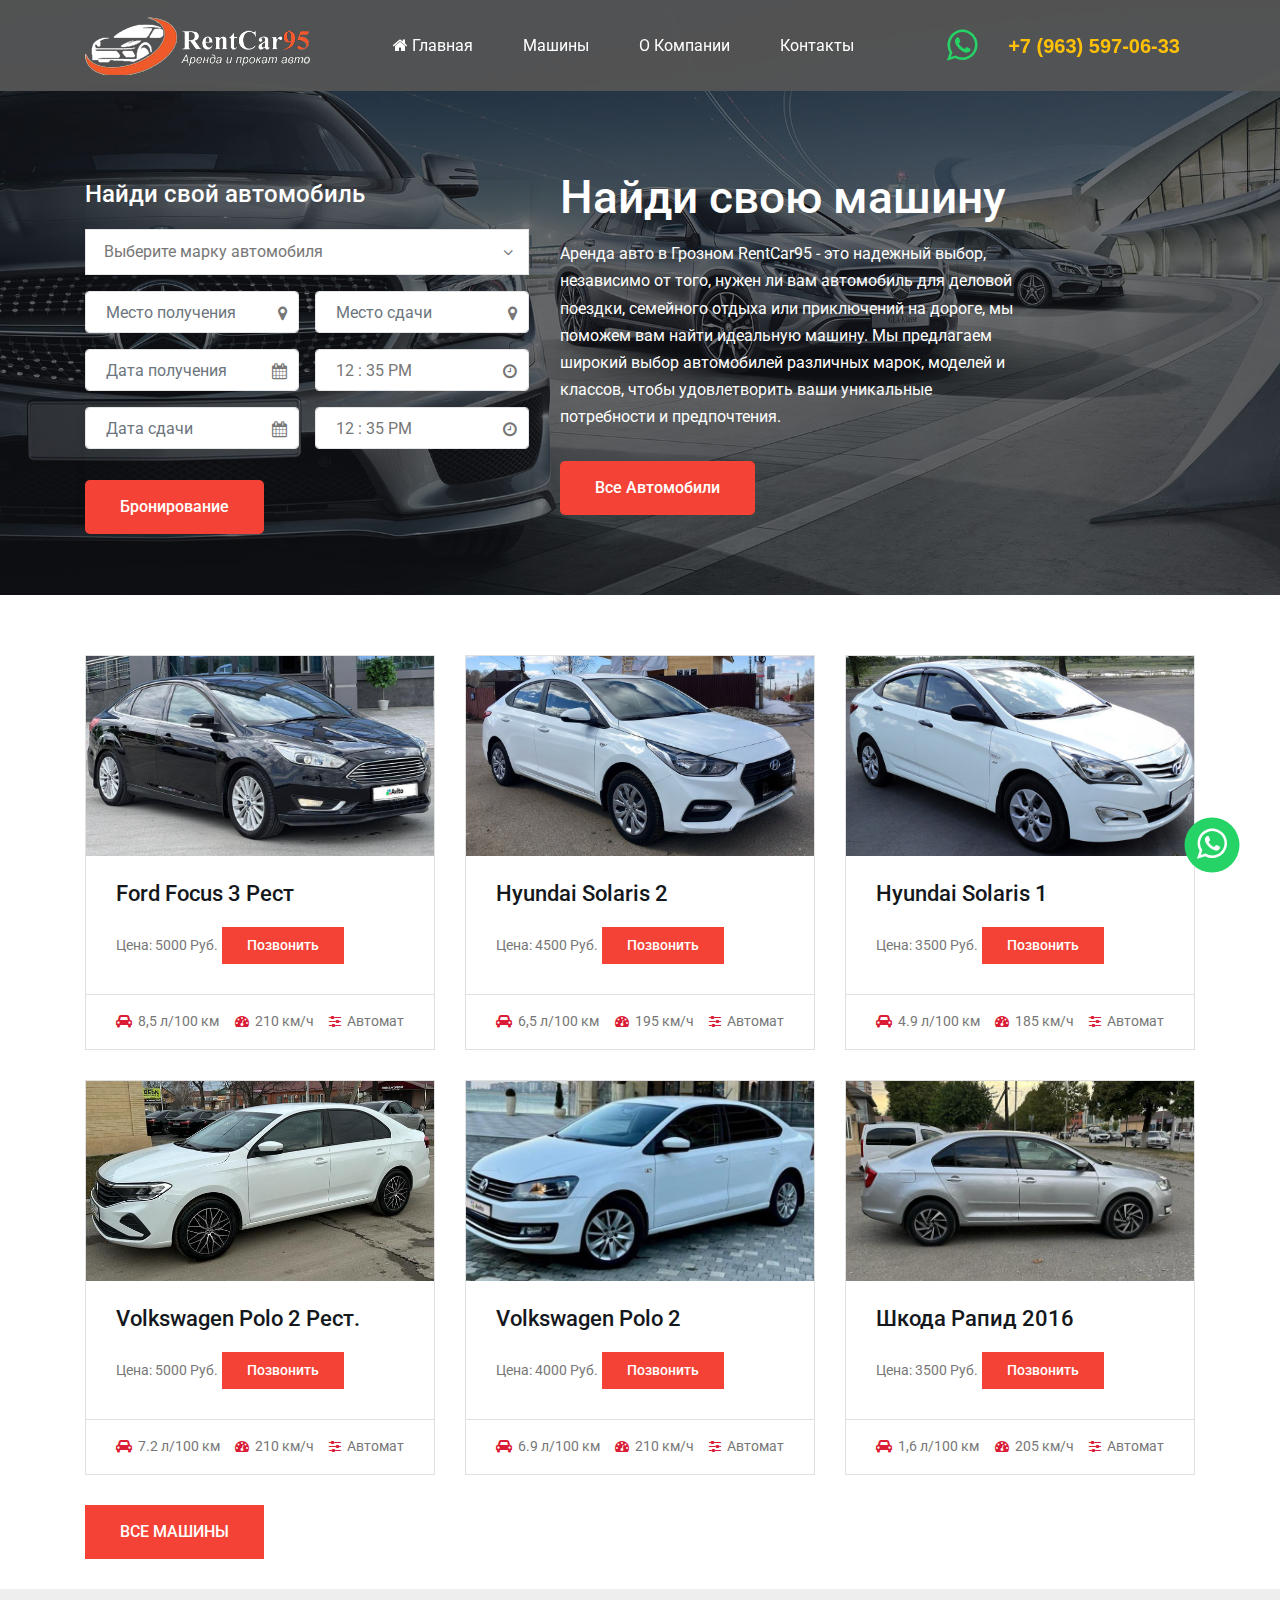
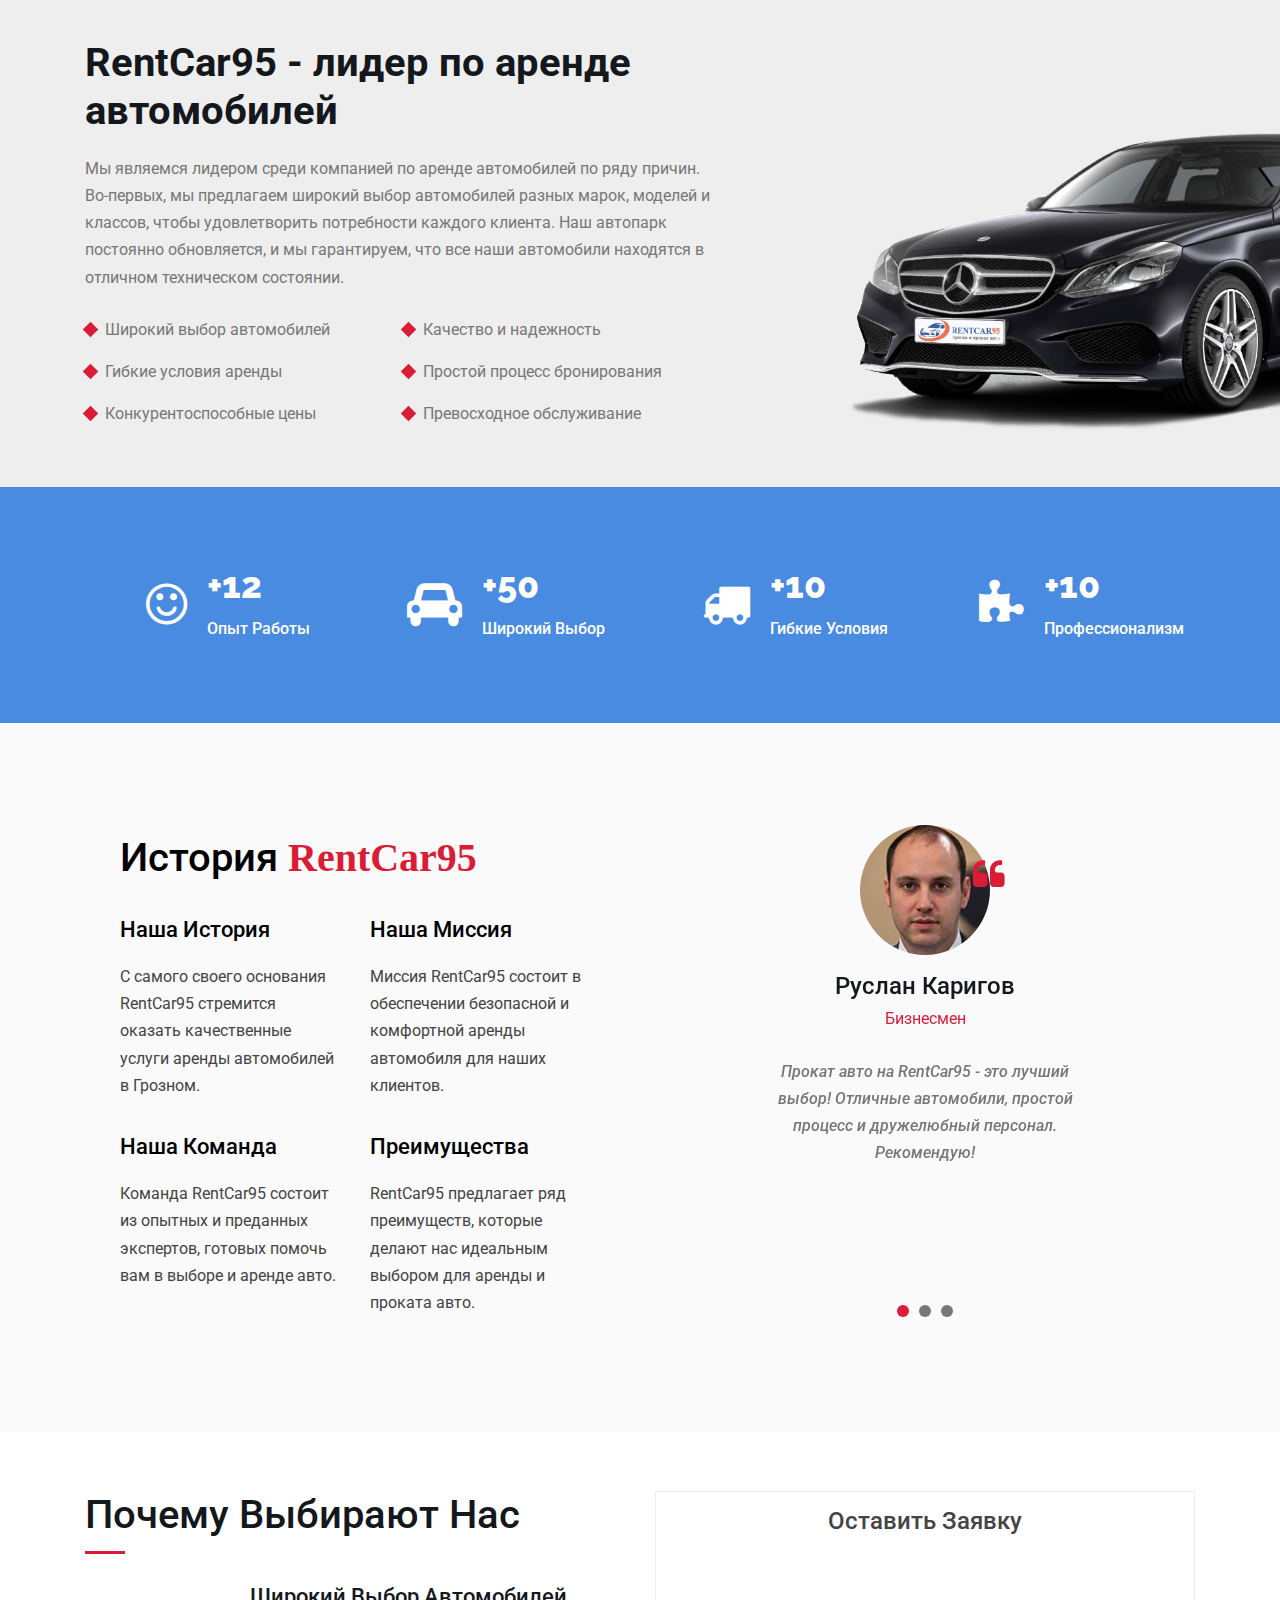
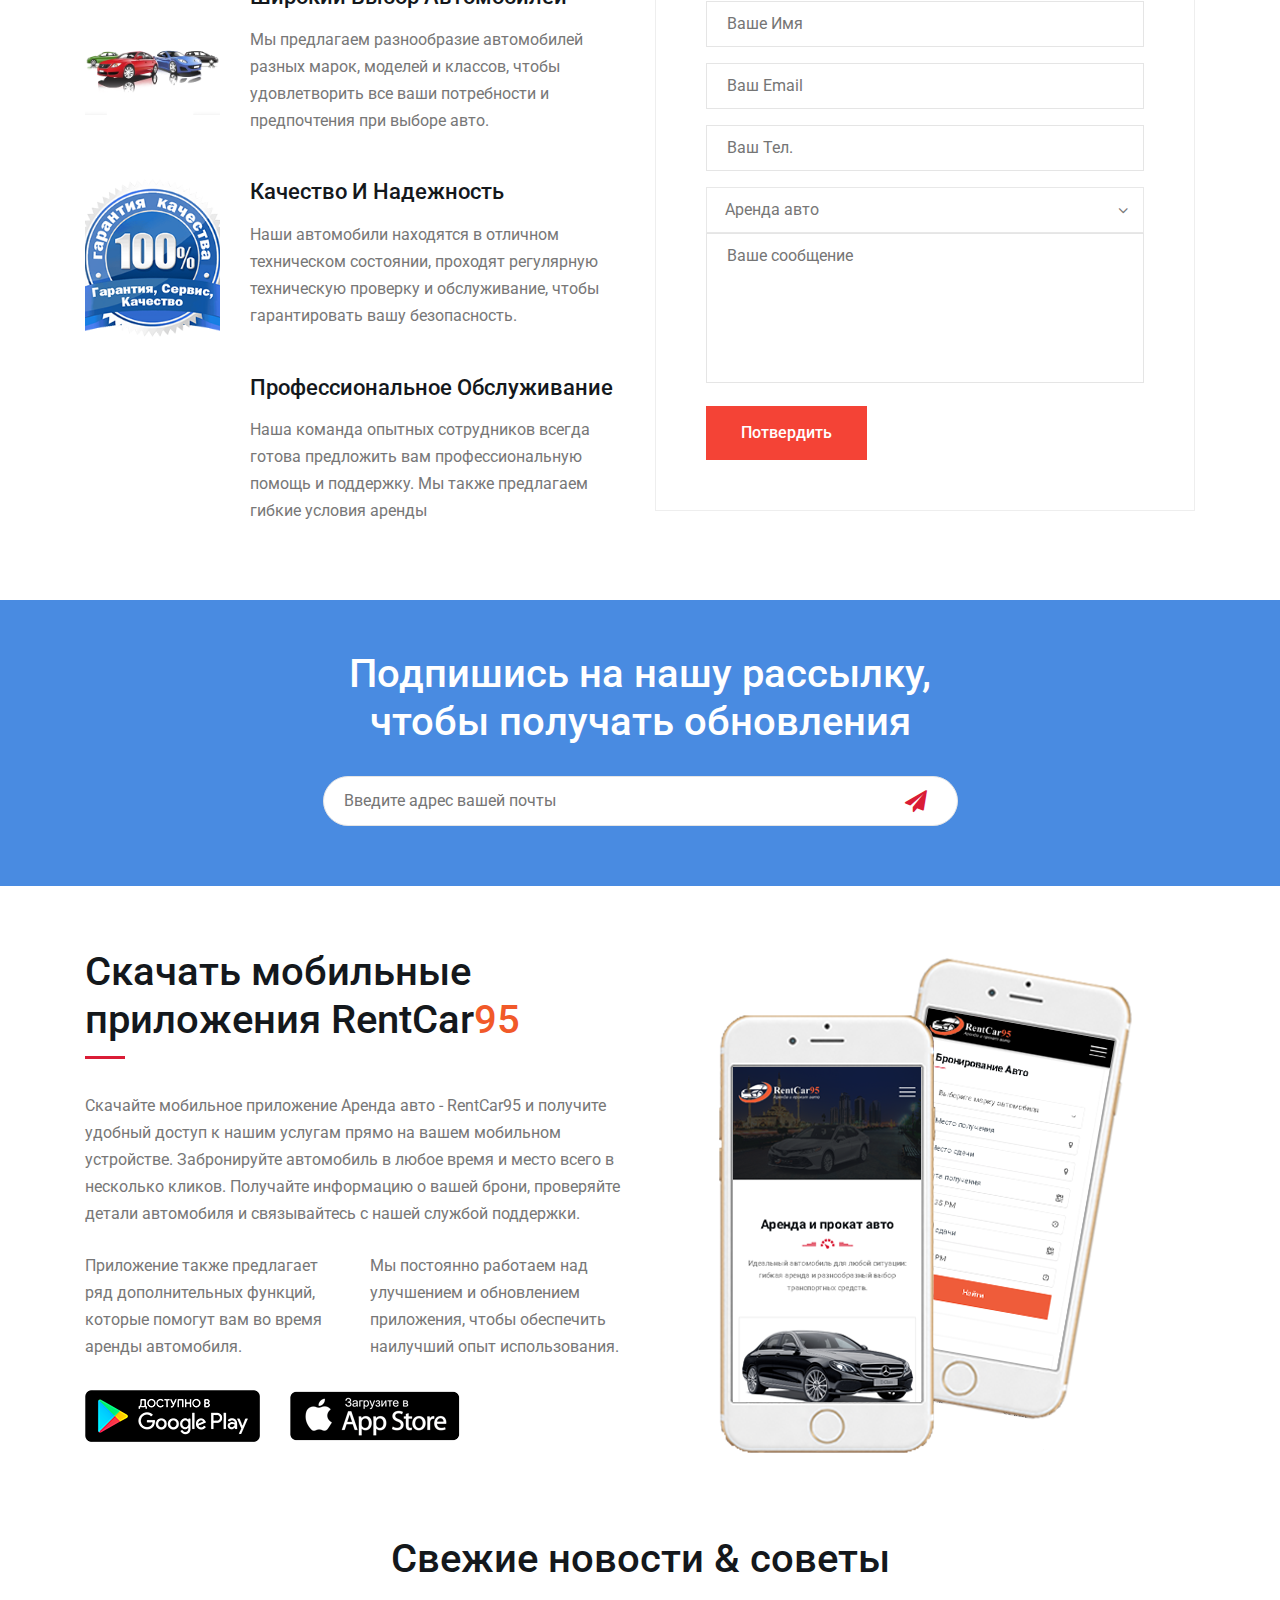
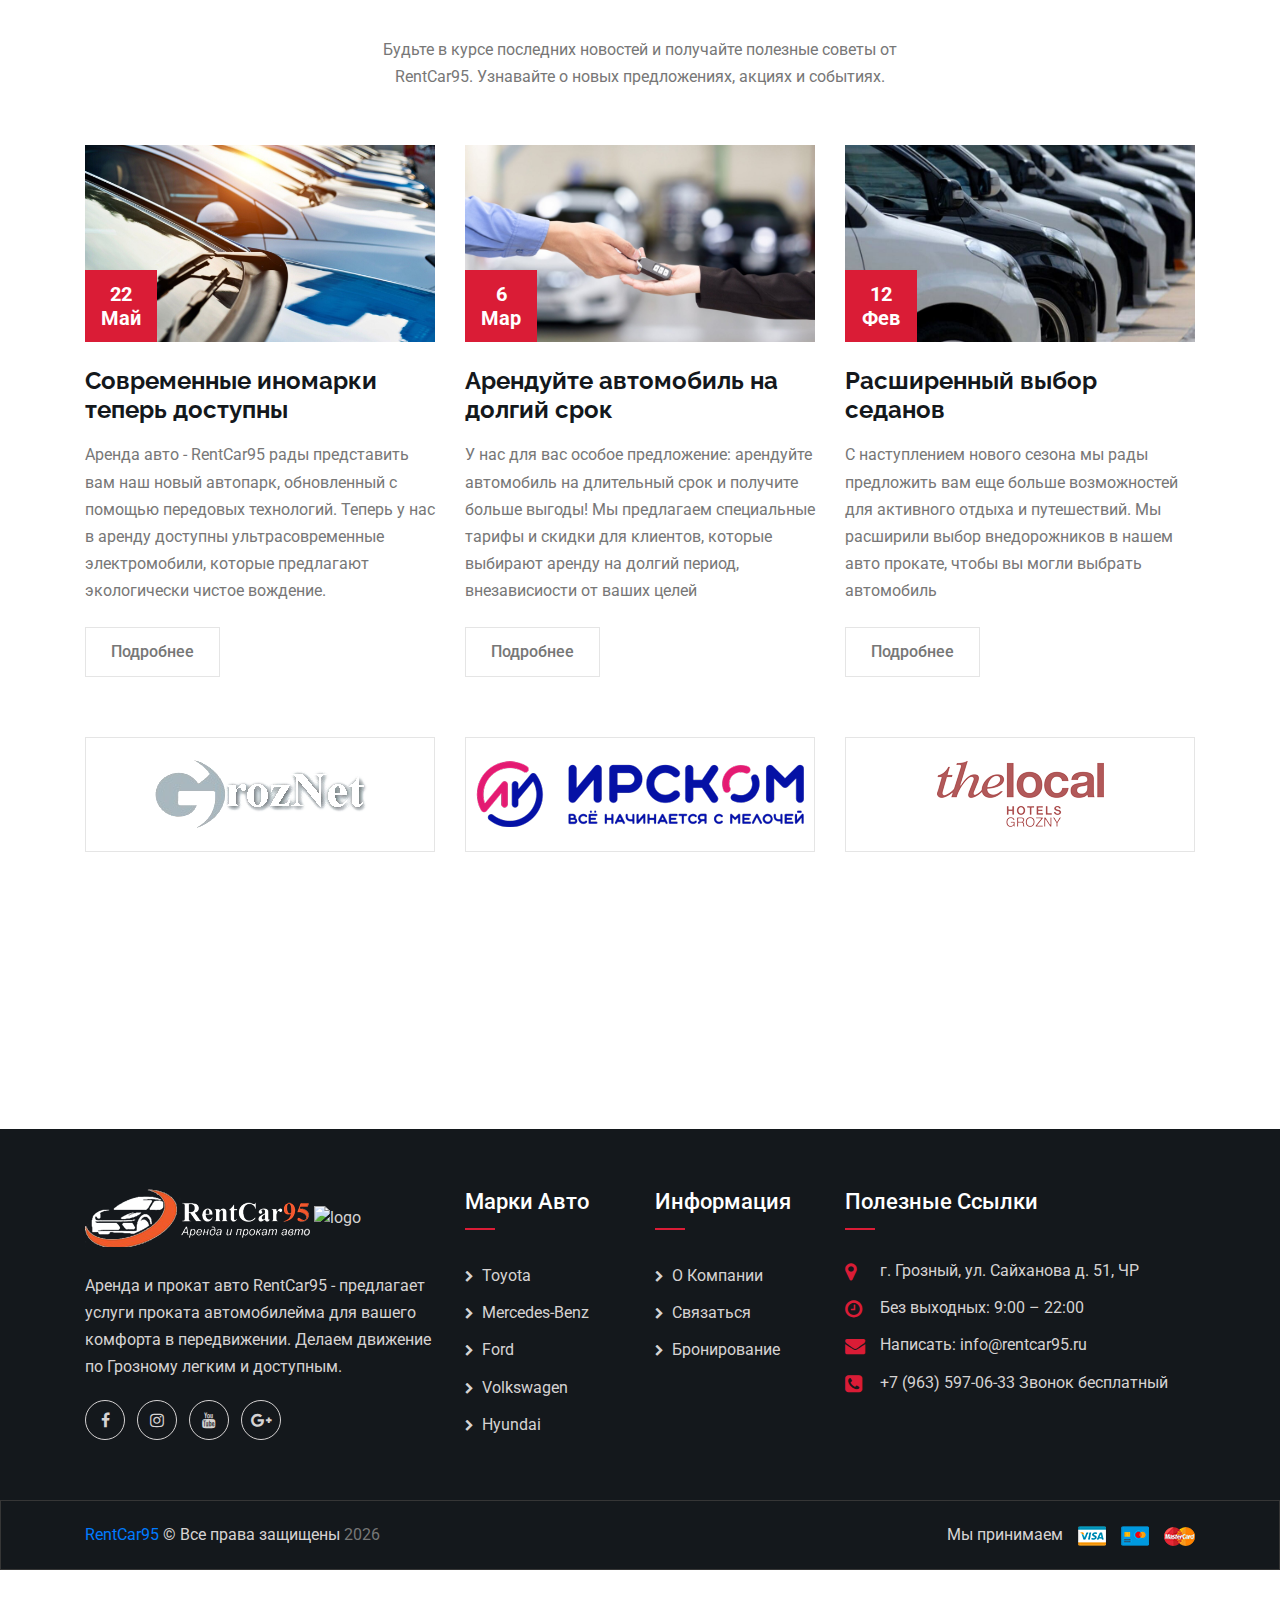
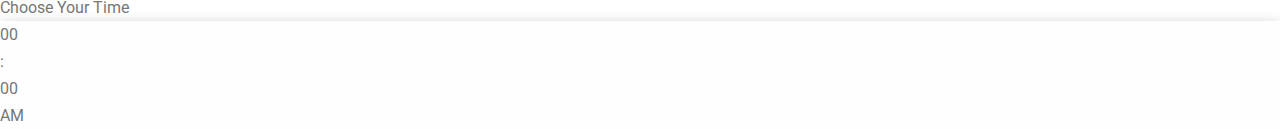
==== commit a73c2bff: "Update index.html" ====
--- a/index.html
+++ b/index.html
@@ -716,7 +716,7 @@
 
       <div class="row" style="padding-top: 60px">
         <div class="col-lg-12">
-           <iframe src="https://yandex.ru/map-widget/v1/?z=12&ol=biz&oid=191217580972" width="1140" height="600" frameborder="0"></iframe> 
+           <iframe src="https://yandex.ru/map-widget/v1/?z=12&ol=biz&oid=191217580972" width=""  frameborder="0"></iframe> 
         </div>
       </div>
       
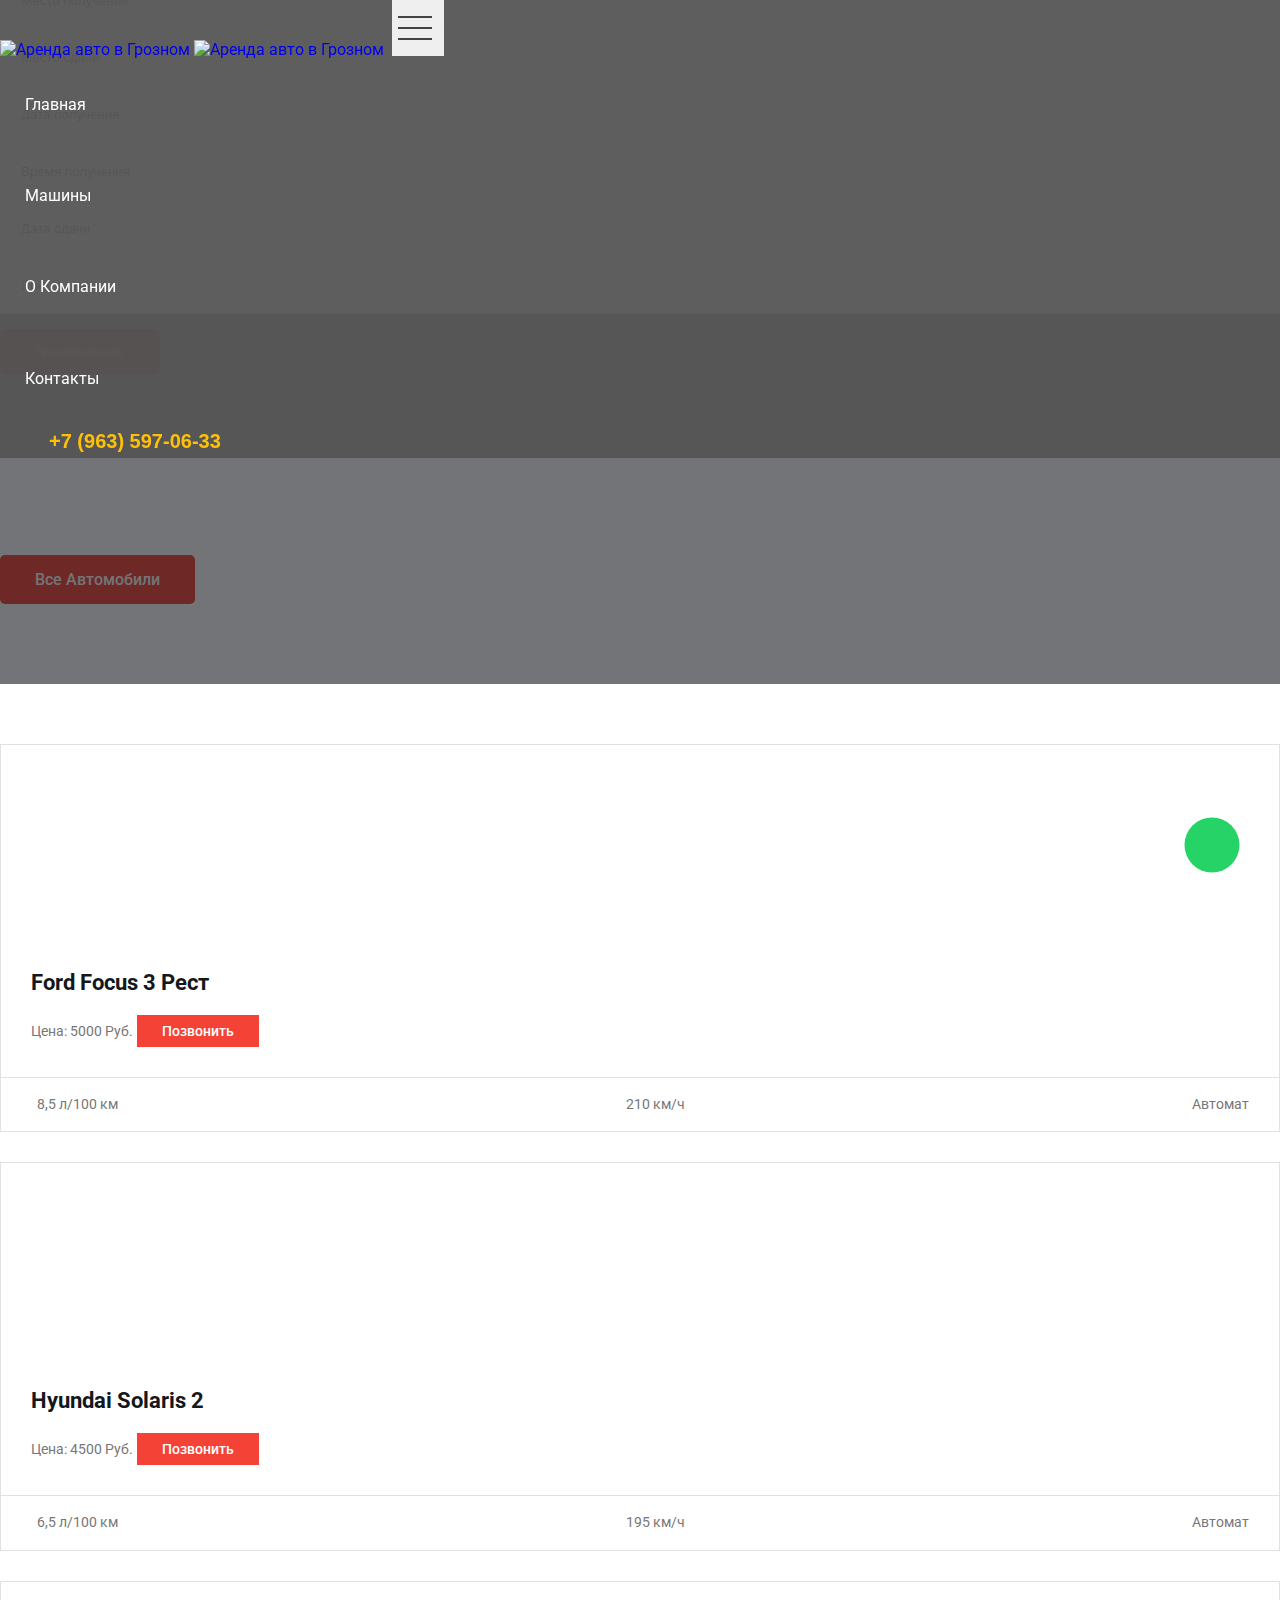
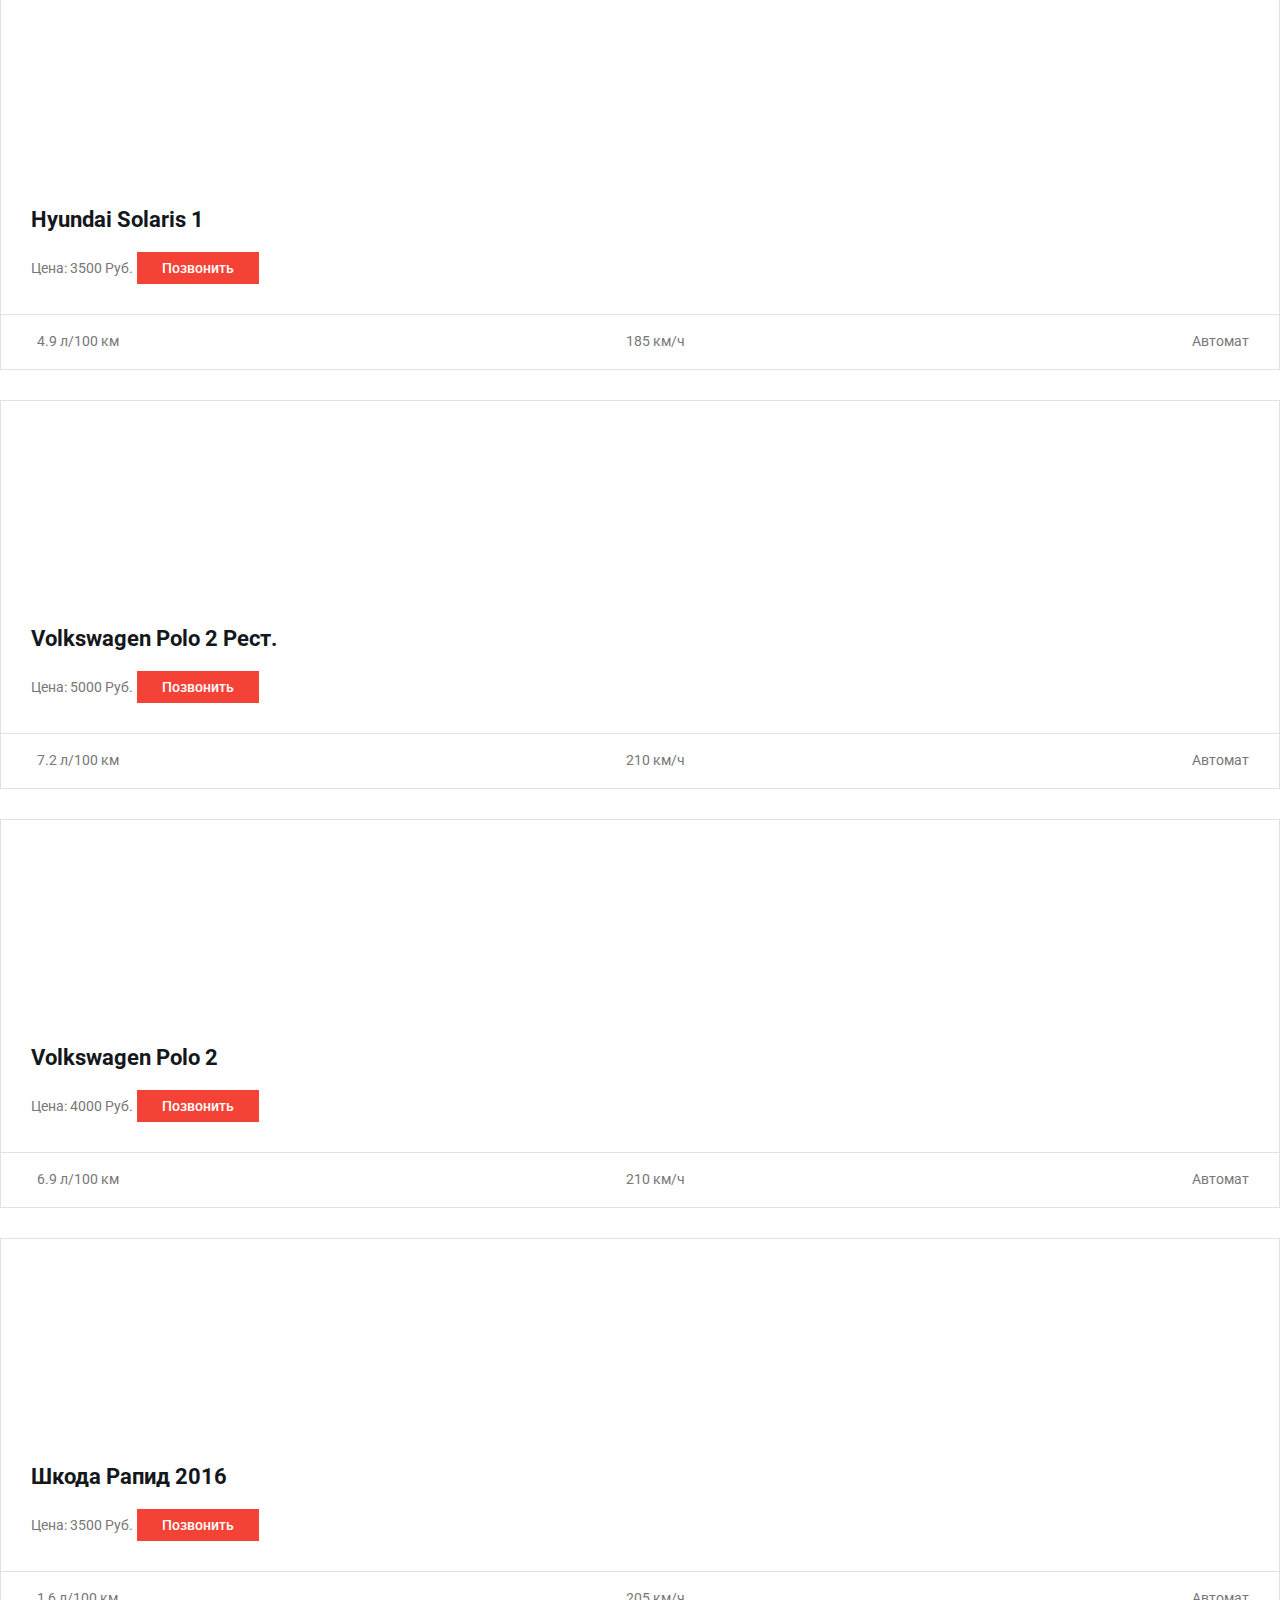
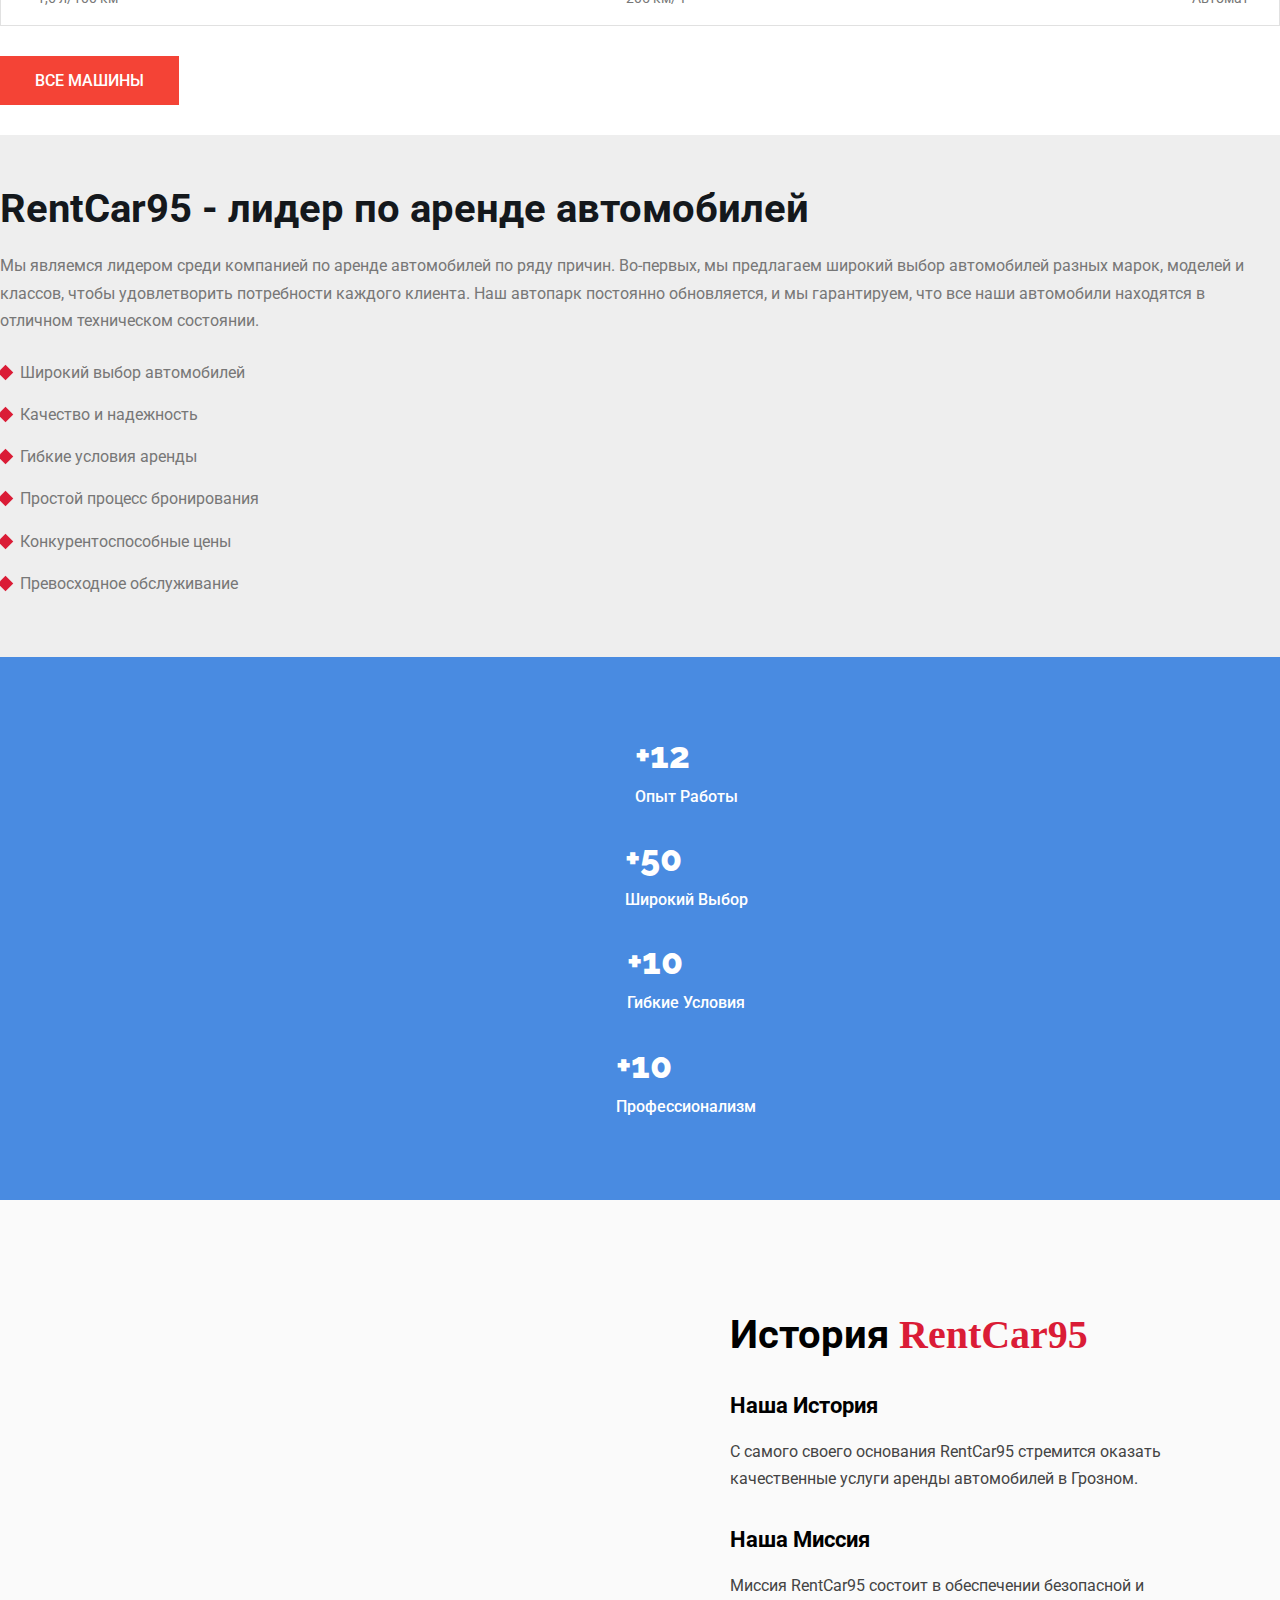
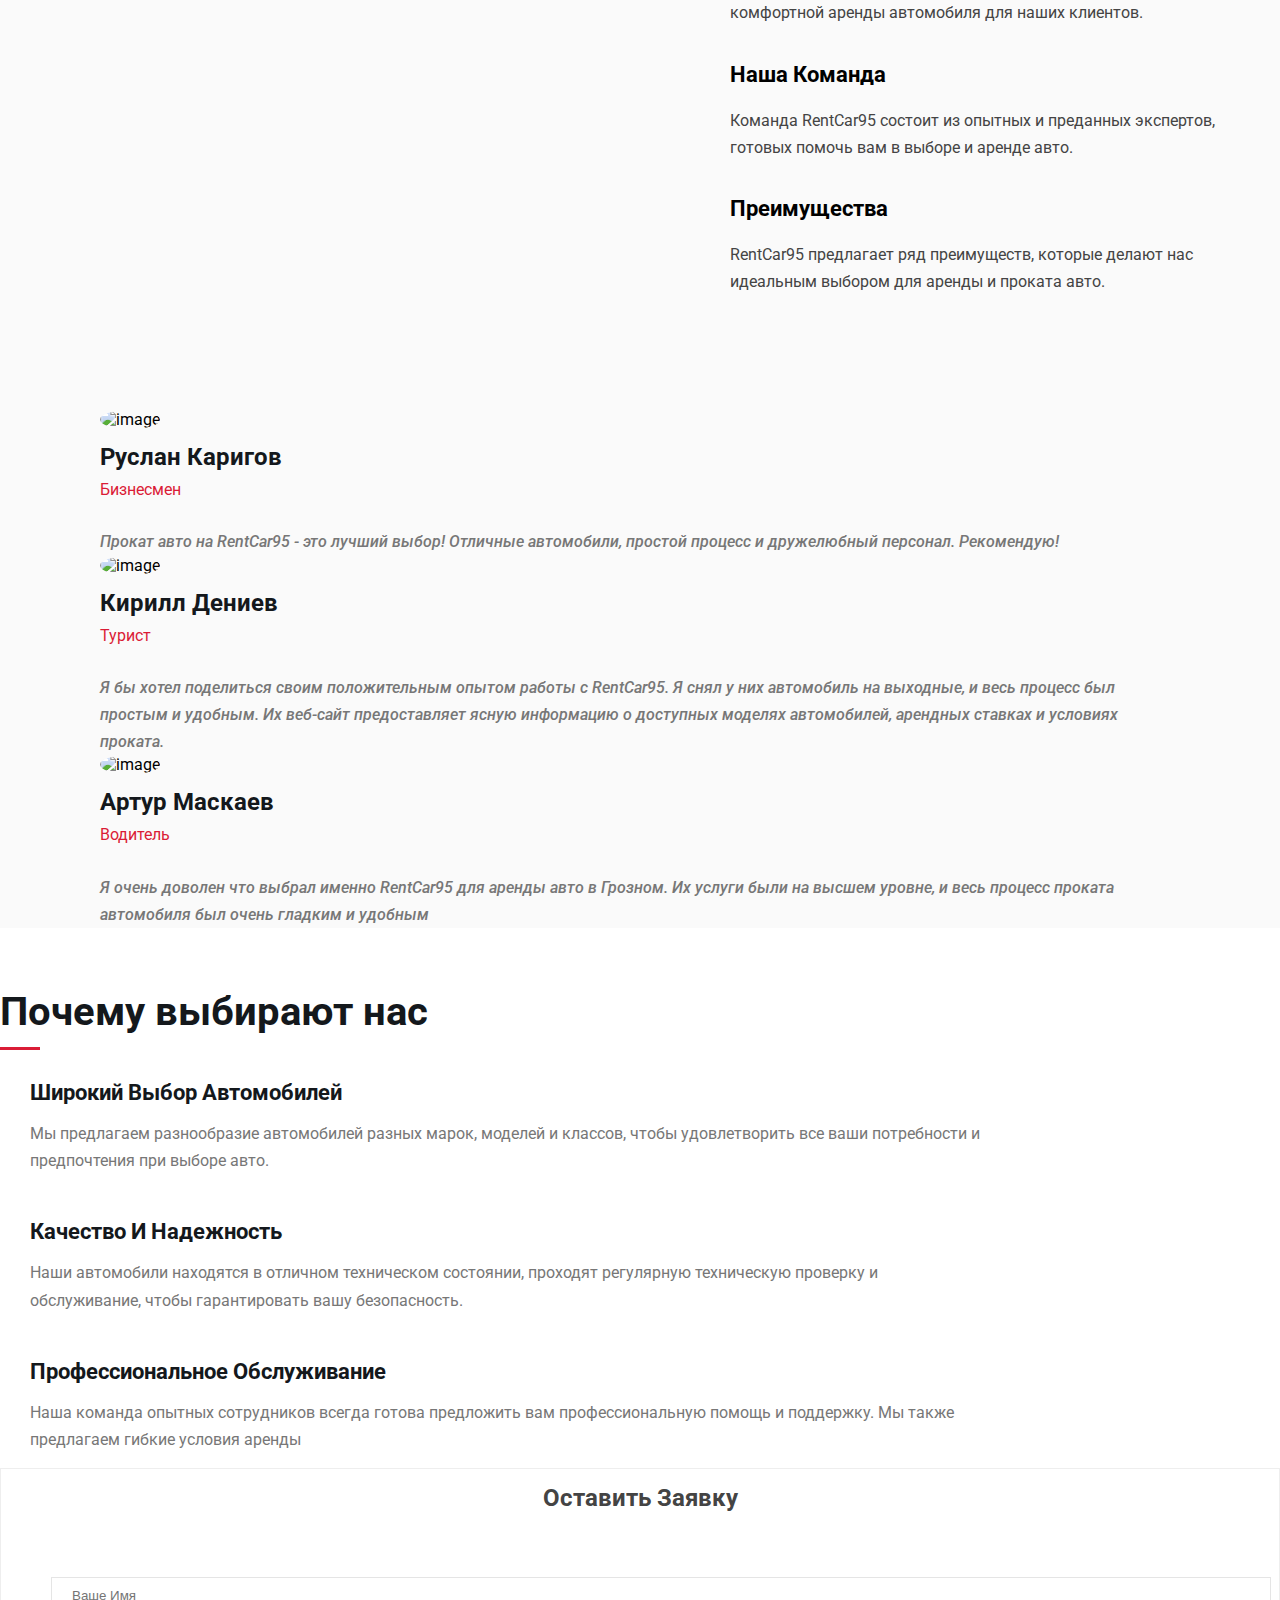
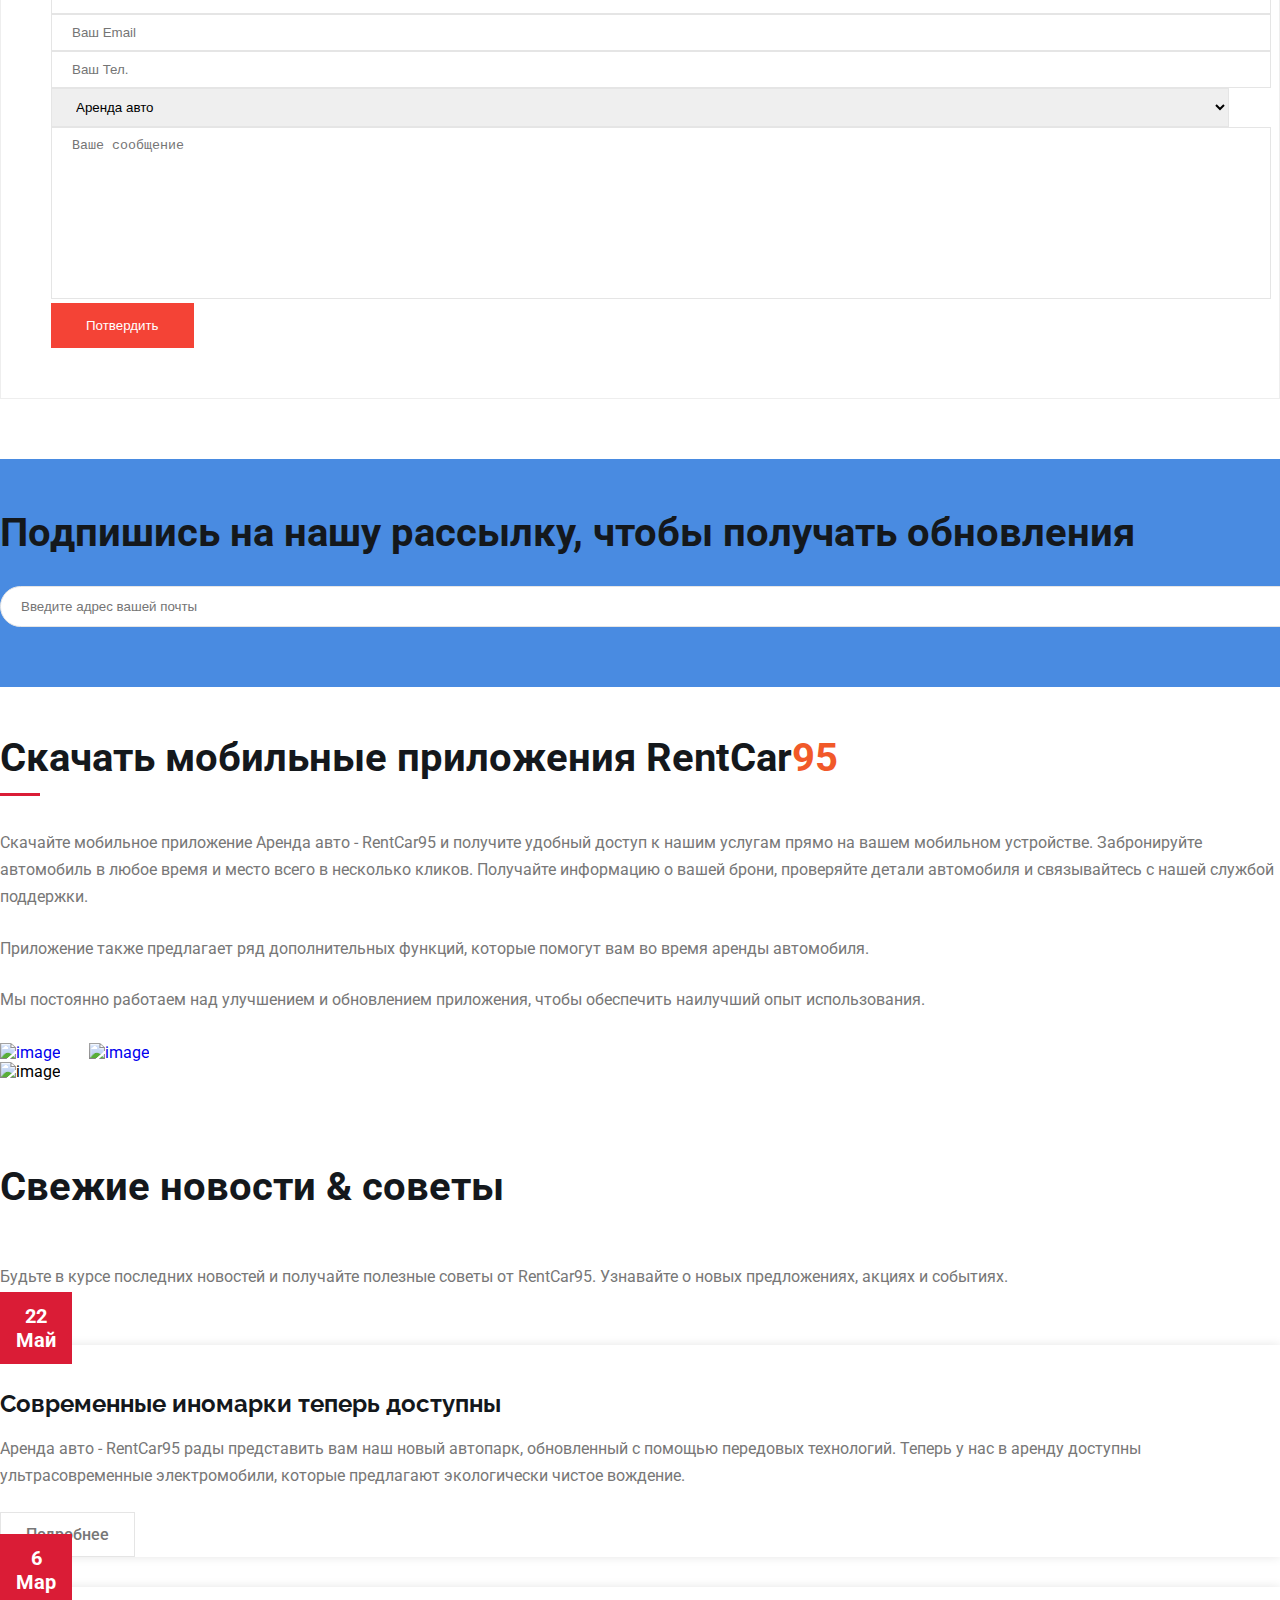
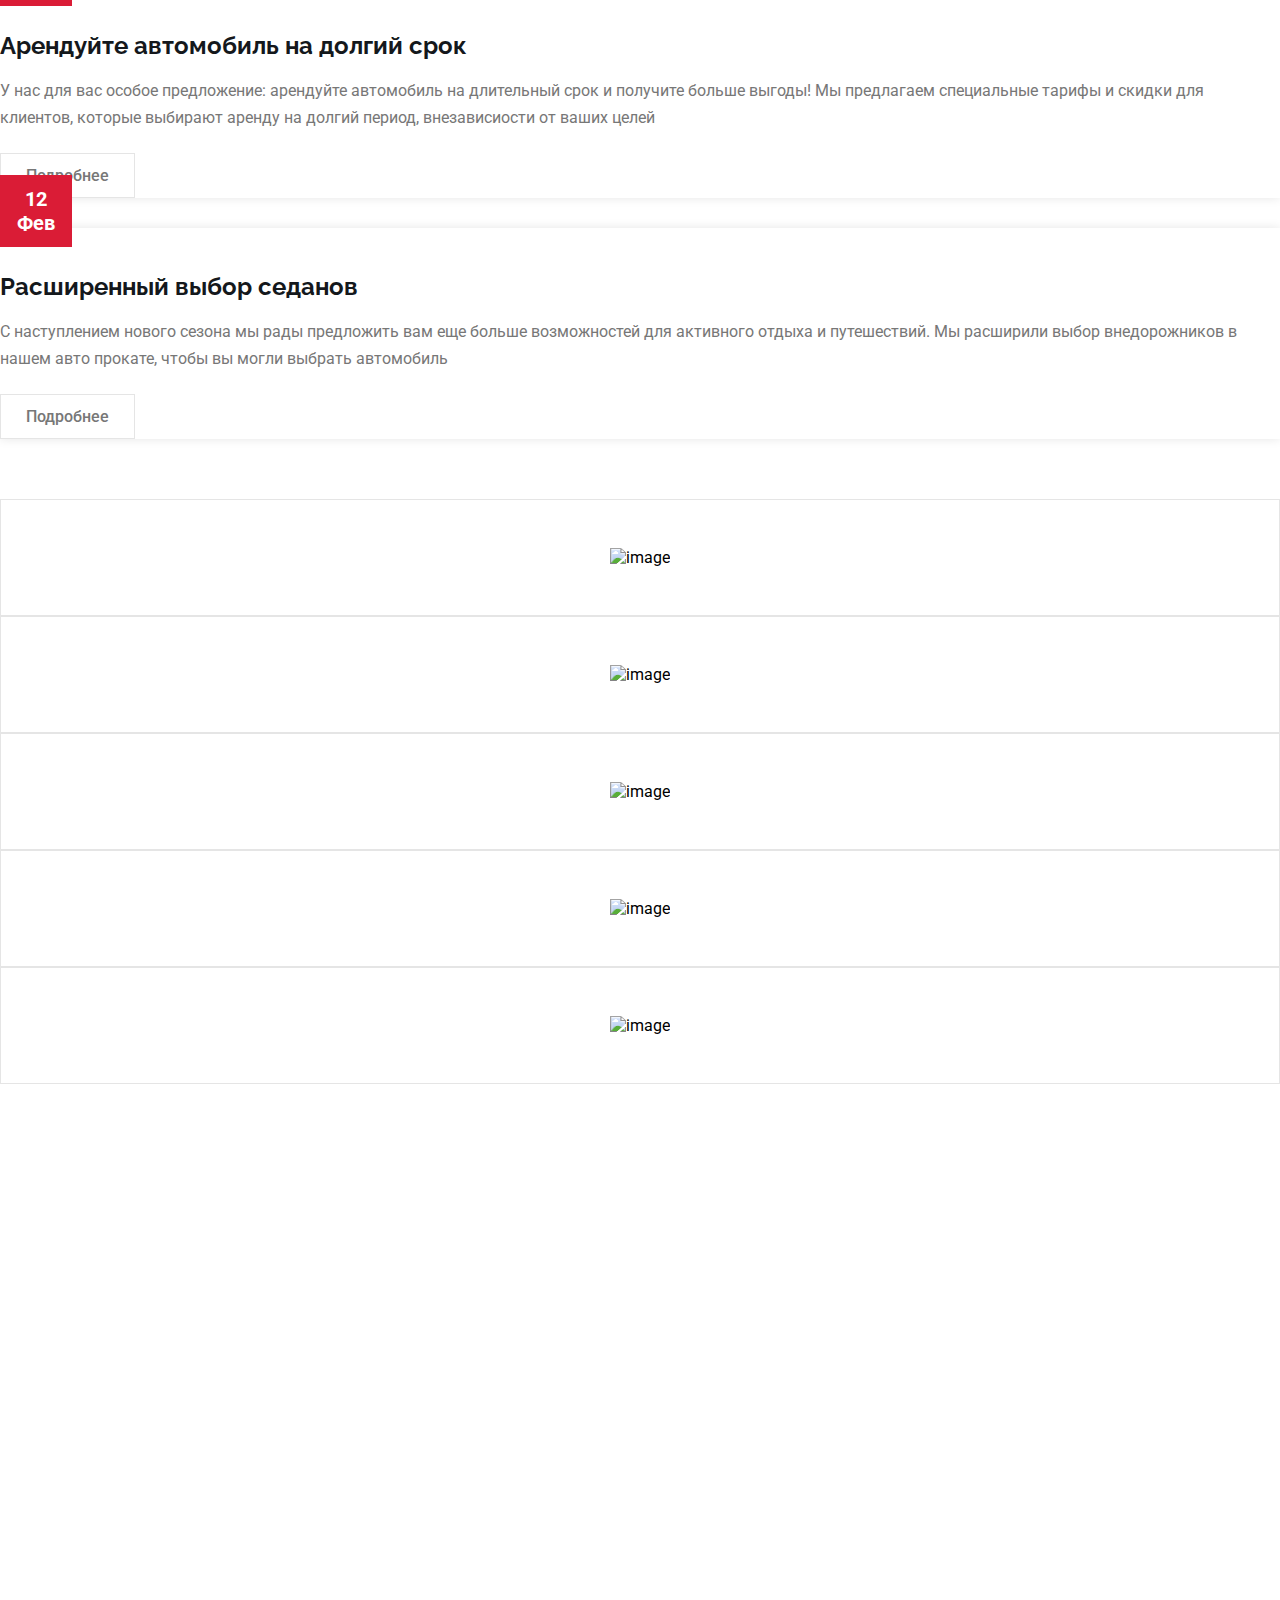
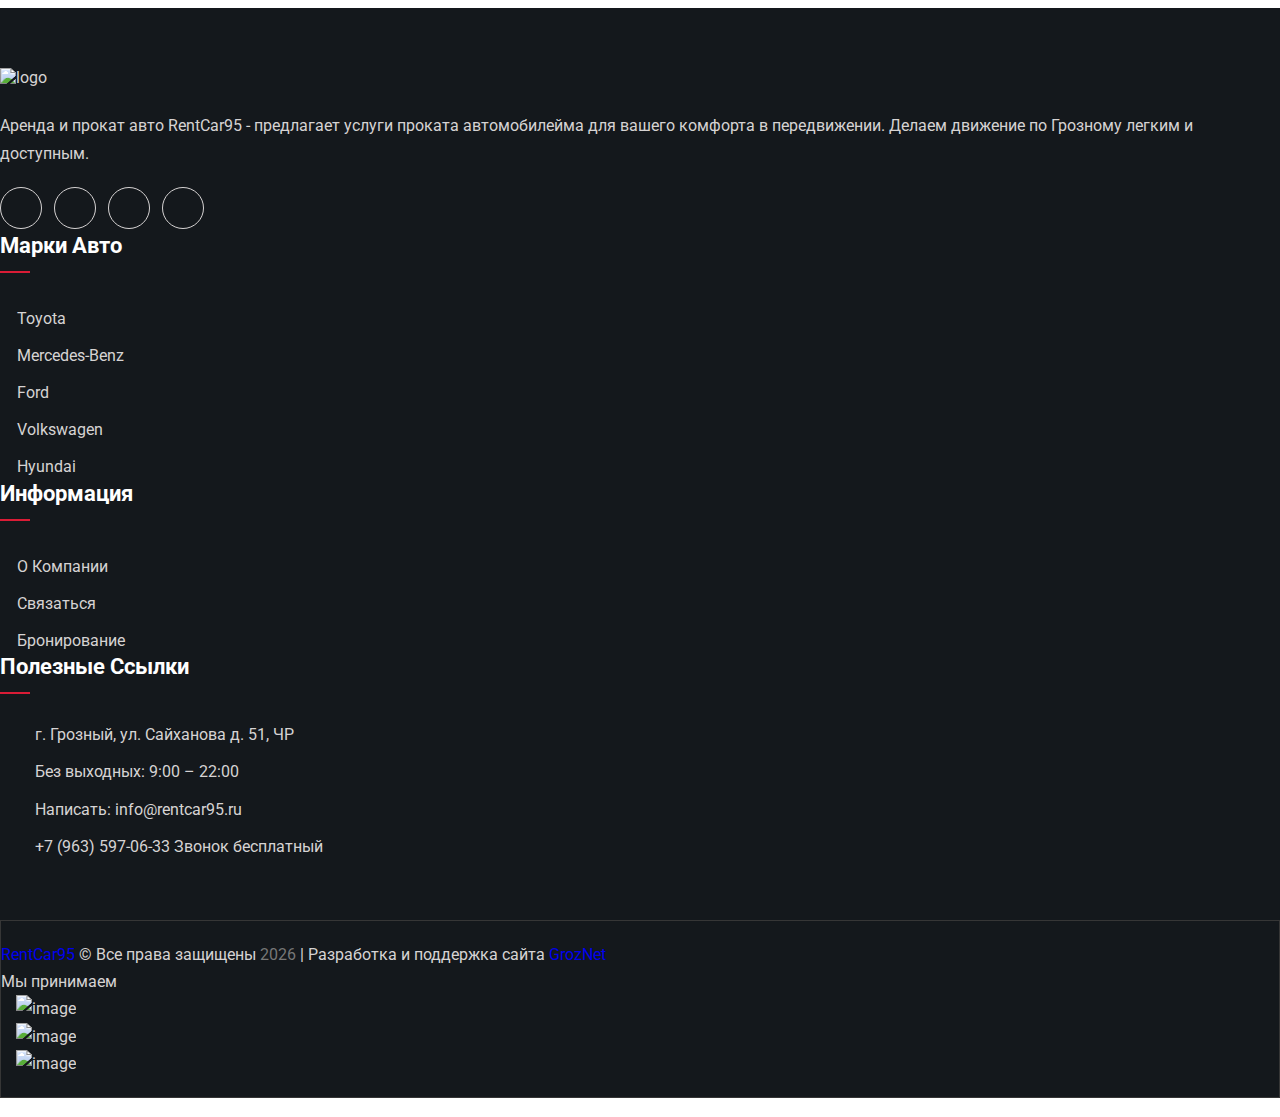
==== commit 3bbd60a5: "Commit root files." ====
--- a/index.html
+++ b/index.html
@@ -192,7 +192,7 @@
           <!-- car-item -->                    
           <div class="col-md-4 col-12">
               <div class="car-item">
-                  <a class="details-link" href="car-details/Ford-Focus-3-Rest/single.html">
+                  <a class="details-link" href="">
                       <div class="thumb bg_img" data-background="assets/images/cars/Ford-Focus-3-Rest/1.jpg"></div>
                       <div class="car-item-body">
                           <div class="content">
@@ -216,7 +216,7 @@
           <!-- car-item -->
           <div class="col-md-4 col-12">
               <div class="car-item">
-                <a class="details-link" href="car-details/Hyundai-Solaris-2/single.html">
+                <a class="details-link" href="">
                     <div class="thumb bg_img" data-background="assets/images/cars/Hyundai-Solaris-2/1.jpg"></div>
                     <div class="car-item-body">
                       <div class="content">
@@ -240,7 +240,7 @@
           <!-- car-item -->                    
           <div class="col-md-4 col-12">
               <div class="car-item">
-                <a class="details-link" href="car-details/Hyundai-Solaris-1/single.html">
+                <a class="details-link" href="">
                   <div class="thumb bg_img" data-background="assets/images/cars/Hyundai-Solaris-1/1.jpg"></div>
                     <div class="car-item-body">
                         <div class="content">
@@ -264,7 +264,7 @@
           <!-- car-item -->
           <div class="col-md-4 col-12">
               <div class="car-item">
-                <a class="details-link" href="car-details/Volkswagen-Polo-3-Rest/single.html">
+                <a class="details-link" href="">
                   <div class="thumb bg_img" data-background="assets/images/cars/Volkswagen-Polo-3-Rest/1.jpg"></div>
                     <div class="car-item-body">
                         <div class="content">
@@ -288,7 +288,7 @@
           <!-- car-item -->
           <div class="col-md-4 col-12">
               <div class="car-item">
-                <a class="details-link" href="car-details/Volkswagen-Polo-2/single.html">
+                <a class="details-link" href="">
                   <div class="thumb bg_img" data-background="assets/images/cars/Volkswagen-Polo-2/1.jpg"></div>
                     <div class="car-item-body">
                         <div class="content">
@@ -312,7 +312,7 @@
           <!-- car-item -->
           <div class="col-md-4 col-12">
               <div class="car-item">
-                <a class="details-link" href="car-details/Skoda-Rapid/single.html">
+                <a class="details-link" href="">
                   <div class="thumb bg_img" data-background="assets/images/cars/Skoda-Rapid/1.jpg"></div>
                     <div class="car-item-body">
                         <div class="content">
@@ -343,7 +343,7 @@
 
   <!-- about-section start -->
   <section class="about-section pt-120 pb-120">
-    <div class="element text-center"><img src="assets/images/elements/car2.png" alt="image"></div>
+    <div class="element text-center"><img src="assets/images/elements/car2.jpg" alt="image"></div>
     <div class="container">
       <div class="row">
         <div class="col-lg-7">
@@ -509,21 +509,21 @@
             <h2 class="title title--border text-capitalize">Почему выбирают нас</h2>
             <div class="choose-us-area">
               <div class="choose-us-item">
-                <div class="thumb bg_img" data-background="assets/images/choose-us/1.png"></div>
+                <div class="thumb bg_img" data-background="assets/images/choose-us/1.jpg"></div>
                 <div class="content">
                   <h4 class="title">Широкий выбор автомобилей</h4>
                   <p>Мы предлагаем разнообразие автомобилей разных марок, моделей и классов, чтобы удовлетворить все ваши потребности и предпочтения при выборе авто.</p>
                 </div>
               </div><!-- choose-us-item end -->
               <div class="choose-us-item">
-                <div class="thumb bg_img" data-background="assets/images/choose-us/2.png"></div>
+                <div class="thumb bg_img" data-background="assets/images/choose-us/2.jpg"></div>
                 <div class="content">
                   <h4 class="title">Качество и надежность</h4>
                   <p>Наши автомобили находятся в отличном техническом состоянии, проходят регулярную техническую проверку и обслуживание, чтобы гарантировать вашу безопасность.</p>
                 </div>
               </div><!-- choose-us-item end -->
               <div class="choose-us-item">
-                <div class="thumb bg_img" data-background="assets/images/choose-us/3.png"></div>
+                <div class="thumb bg_img" data-background="assets/images/choose-us/3.jpg"></div>
                 <div class="content">
                   <h4 class="title">Профессиональное обслуживание</h4>
                   <p>Наша команда опытных сотрудников всегда готова предложить вам профессиональную помощь и поддержку. Мы также предлагаем гибкие условия аренды</p>
@@ -613,7 +613,7 @@
         </div>
         <div class="col-lg-6">
           <div class="apps-thumb text-center">
-            <img src="assets/images/elements/apps-img.png" alt="image">
+            <img src="assets/images/elements/apps-img.jpg" alt="image">
           </div>
         </div>
       </div>
@@ -716,7 +716,7 @@
 
       <div class="row" style="padding-top: 60px">
         <div class="col-lg-12">
-           <iframe src="https://yandex.ru/map-widget/v1/?z=12&ol=biz&oid=191217580972" width=""  frameborder="0"></iframe> 
+           <iframe src="https://yandex.ru/map-widget/v1/?z=12&ol=biz&oid=191217580972" width="100%" height="400"  frameborder="0"></iframe> 
         </div>
       </div>
       
@@ -734,7 +734,6 @@
               <div class="widget-about-content">
               <!-- <h4 class="widget-title">Машины</h4> -->
                 <a href="index.html" class="footer-logo"><img src="assets/images/logo2.png" alt="logo"></a>
-                <a href="index.html" class="footer-logo"><img src="assets/images/logo3.svg" alt="logo"></a>
                 <p>Аренда и прокат авто RentCar95 - предлагает услуги проката автомобилейма для вашего комфорта в передвижении. Делаем движение по Грозному легким и доступным.</p>
                 <ul class="social-links">
                   <li><a href="#0"><i class="fa fa-facebook"></i></a></li>
@@ -799,7 +798,7 @@
       <div class="container">
         <div class="row justify-content-between">
           <div class="col-sm-9">
-            <p class="copy-right-text"><a href="index.html">RentCar95</a> &#169; Все права защищены <span id="curYear"></span> </p>
+            <p class="copy-right-text"><a href="index.html">RentCar95</a> &#169; Все права защищены <span id="curYear"></span> | Разработка и поддержка сайта <a href="https://groznet.com/">GrozNet</a> </p>
             <script>
               // Update the span element with the current year
               document.getElementById("curYear").innerHTML = new Date().getFullYear();             
@@ -819,7 +818,7 @@
   </footer>
   <!-- footer-section end -->
   
-<a href="https://api.whatsapp.com/send?phone=79637026814" target="_blank" title="Написать в Whatsapp" rel="noopener noreferrer"><div class="whatsapp-button"><i class="fa fa-whatsapp"></i></div></a>
+<a href="https://api.whatsapp.com/send?phone=79635970633" target="_blank" title="Написать в Whatsapp" rel="noopener noreferrer"><div class="whatsapp-button"><i class="fa fa-whatsapp"></i></div></a>
 
   <!-- jquery js link -->
   <script src="assets/js/jquery-3.3.1.min.js"></script>
@@ -828,14 +827,14 @@
   <!-- bootstrap js link -->
   <script src="assets/js/bootstrap.min.js"></script>
   <!-- lightcase js link -->
-  <script src="assets/js/lightcase.js"></script>
+  <!-- <script src="assets/js/lightcase.js"></script> -->
   <!-- wow js link -->
   <script src="assets/js/wow.min.js"></script>
   <!-- nice select js link -->
   <script src="assets/js/jquery.nice-select.min.js"></script>
   <!-- datepicker js link -->
   <script src="assets/js/datepicker.min.js"></script>
-  <script src="assets/js/datepicker.en.js"></script>
+  <!-- <script src="assets/js/datepicker.en.js"></script> -->
   <!-- wickedpicker js link -->
   <script src="assets/js/wickedpicker.min.js"></script>
   <!-- owl carousel js link -->
--- a/main.css
+++ b/main.css
@@ -1,4548 +1,4548 @@
-/*
-  1)  about-section css
-  2)  banner-section css
-  3)  blog css
-  4)  call-action css
-  5)  car search css
-  6)  choose-car css
-  7)  choose-us css
-  8)  company-char css
-  9)  consulting css
-  10) contact-section css
-  11) counter-section css
-  12) download-app css
-  13) error css
-  14) features-section css
-  15) footer-section css
-  16) header-section css
-  17) company history css
-  18) login-section css
-  19) overview css
-  20) registration-block css
-  21) rent-step css
-  22) reservation css
-  23) search-section css
-  24) subscribe css
-  25) team-section css
-  26) testimonial-section css
-  27) sidebar css */
-@import url("https://fonts.googleapis.com/css?family=Raleway:400,700,800,900|Roboto:400,500,700,900&amp;display=swap");
-
-body {
-    font-family: "Roboto", sans-serif;
-    font-size: 16px;
-    padding: 0;
-    margin: 0;
-    font-weight: 400;
-}
-
-img {
-    max-width: 100%;
-    height: auto;
-}
-
-ul, ol {
-    padding: 0;
-    margin: 0;
-    list-style: none;
-}
-
-button {
-    cursor: pointer;
-}
-
-button:focus,
-input:focus,
-textarea:focus,
-select:focus {
-    outline: none;
-}
-
-button {
-    border: none;
-}
-
-input, textarea {
-    padding: 10px 20px;
-    border: 1px solid #e5e5e5;
-    width: 100%;
-}
-
-select {
-    padding: 10px 20px;
-    width: 100%;
-    border: 1px solid #e5e5e5;
-    cursor: pointer;
-}
-
-textarea {
-    min-height: 150px;
-    resize: none;
-}
-
-span {
-    display: inline-block;
-}
-
-h1 {
-    font-size: 62px;
-}
-
-h2 {
-    font-size: 40px;
-}
-
-@media (max-width: 991px) {
-    h2 {
-        font-size: 32px;
-    }
-}
-
-@media (max-width: 575px) {
-    h2 {
-        font-size: 28px;
-    }
-}
-
-h3 {
-    font-size: 24px;
-}
-
-h4 {
-    font-size: 22px;
-}
-
-h5 {
-    font-size: 20px;
-}
-
-h6 {
-    font-size: 18px;
-}
-
-h1, h2, h3, h4, h5, h6 {
-    font-family: "Raleway", sans-serif;
-    color: #14181c;
-    /* font-weight: 700; */
-    margin: 0;
-}
-
-h1 > a, h2 > a, h3 > a, h4 > a, h5 > a, h6 > a {
-    font-family: "Raleway", sans-serif;
-    color: #14181c;
-    font-weight: 700;
-}
-
-h1 > a:hover, h2 > a:hover, h3 > a:hover, h4 > a:hover, h5 > a:hover, h6 > a:hover {
-    color: #da1c36;
-}
-
-p, li, span {
-    font-size: 16px;
-    color: #777777;
-    line-height: 1.7;
-    margin: 0;
-}
-
-a {
-    text-decoration: none;
-    display: inline-block;
-    font-family: "Roboto", sans-serif;
-}
-
-a:hover {
-    text-decoration: none;
-}
-
-d-flex {
-    display: -ms-flexbox;
-    display: -webkit-box;
-    display: -webkit-flex;
-    display: flex;
-    -ms-flex-wrap: wrap;
-    -webkit-flex-wrap: wrap;
-    flex-wrap: wrap;
-}
-
-.title span {
-    color: #da1c36;
-    font-size: inherit;
-    font-family: inherit;
-    line-height: inherit;
-    font-weight: inherit;
-}
-
-.bg_img {
-    background-position: center;
-    background-size: cover;
-}
-
-.overlay-black {
-    position: relative;
-    z-index: 9;
-}
-
-.overlay-black::before {
-    position: absolute;
-    content: '';
-    top: 0;
-    left: 0;
-    width: 100%;
-    height: 100%;
-    background-color: rgba(0, 0, 0, 0.85);
-    z-index: -10;
-}
-
-.overlay-main {
-    position: relative;
-    z-index: 9;
-}
-
-.overlay-main::before {
-    position: absolute;
-    content: '';
-    top: 0;
-    left: 0;
-    width: 100%;
-    height: 100%;
-    /* Kerim overwritten */
-    /* background-color: rgba(218, 28, 54, 0.8); */
-    background-color: rgb(28 110 218 / 80%);
-    z-index: -10;
-}
-
-.overlay-3 {
-    position: relative;
-    z-index: 9;
-}
-
-.overlay-3::before {
-    position: absolute;
-    content: '';
-    top: 0;
-    left: 0;
-    width: 100%;
-    height: 100%;
-    opacity: 0.75;
-    z-index: -10;
-}
-
-.cmn-btn {
-    padding: 15px 35px;
-    /* background-color: #03A9F4; */
-    background-color: #F44336;
-    color: #ffffff;
-    font-weight: 500;
-    text-transform: capitalize;
-    -webkit-transition: all 0.3s;
-    transition: all 0.3s;
-}
-
-.cmn-btn:hover {
-    color: #ffffff;
-    background-color: #ca0b25;
-}
-
-.cmn-btn.btn-radius {
-    border-radius: 5px;
-}
-
-.cmn-btn.bg-black {
-    background-color: #14181c;
-}
-
-.border-btn {
-    color: #777777;
-    padding: 12px 25px;
-    border: 1px solid #e5e5e5;
-    text-transform: capitalize;
-    font-weight: 500;
-    -webkit-transition: all 0.3s;
-    transition: all 0.3s;
-}
-
-.border-btn:hover {
-    background-color: #da1c36;
-    border-color: #da1c36;
-    color: #ffffff;
-}
-
-.section-bg {
-    background-color: #fafafa;
-}
-
-.border-none {
-    border: none !important;
-}
-
-.review-starts a i {
-    color: #fdb02a;
-}
-
-.section-header {
-    margin-top: -10px;
-    margin-bottom: 55px;
-}
-
-@media (max-width: 991px) {
-    .section-header {
-        margin-bottom: 50px;
-    }
-}
-
-.section-header .section-title {
-    text-transform: capitalize;
-    position: relative;
-    padding-bottom: 36px;
-}
-
-.section-header .section-title::before {
-    position: absolute;
-    content: '';
-    bottom: 0;
-    left: 50%;
-    -webkit-transform: translateX(-50%);
-    transform: translateX(-50%);
-    width: 113px;
-    height: 22px;
-    background-image: url("assets/images/elements/header-line.png");
-    background-repeat: no-repeat;
-}
-
-.section-header p {
-    margin-top: 17px;
-}
-
-.shadow-none {
-    -webkit-box-shadow: none;
-    box-shadow: none;
-}
-
-.mb-50 {
-    margin-bottom: 50px;
-}
-
-.mt-70 {
-    margin-top: 70px;
-}
-
-.nice-select {
-    width: 100%;
-    border-radius: 0;
-    height: 46px;
-    line-height: 45px;
-}
-
-.nice-select:after {
-    display: none;
-}
-
-.nice-select::before {
-    position: absolute;
-    content: "\f107";
-    font-family: 'FontAwesome';
-    color: #777777;
-    font-size: 16px;
-    top: 50%;
-    -webkit-transform: translateY(-50%);
-    transform: translateY(-50%);
-    right: 15px;
-}
-
-.nice-select.open::before {
-    -webkit-transform: translateY(-50%) rotate(180deg);
-    transform: translateY(-50%) rotate(180deg);
-}
-
-.wickedpicker {
-    position: relative;
-    z-index: 95;
-}
-
-.wickedpicker__controls {
-    background-color: #fefefe;
-    -webkit-box-shadow: 0 5px 15px -1px rgba(0, 0, 0, 0.35);
-    box-shadow: 0 5px 15px -1px rgba(0, 0, 0, 0.35);
-}
-
-.title--border {
-    position: relative;
-    padding-bottom: 15px;
-}
-
-.title--border::before {
-    position: absolute;
-    content: '';
-    bottom: 0;
-    left: 0;
-    width: 40px;
-    height: 3px;
-    background-color: #da1c36;
-}
-
-.mt-50 {
-    margin-top: 50px;
-}
-
-.mb-none-30 {
-    margin-bottom: -30px;
-}
-
-.pt-120 {
-    /* padding-top: 120px; */
-    padding-top: 60px;
-}
-
-@media (max-width: 991px) {
-    .pt-120 {
-        /* padding-top: 90px; */
-        padding-top: 45px;
-    }
-}
-
-.pb-120 {
-    /* padding-bottom: 120px; */
-    padding-bottom: 60px;
-}
-
-@media (max-width: 991px) {
-    .pb-120 {
-        /* padding-bottom: 90px; */
-        padding-bottom: 45px;
-    }
-}
-
-.px-40 {
-    padding-left: 40px;
-    padding-right: 40px;
-}
-
-@media (max-width: 575px) {
-    .px-40 {
-        padding-left: 15px;
-        padding-right: 15px;
-    }
-}
-
-.content-block .title {
-    margin-bottom: 25px;
-}
-
-.block-area .block-header .title {
-    margin-bottom: 20px;
-    font-weight: 700;
-    margin-top: -5px;
-}
-
-/*
-  header-section css */
-.header-section {
-    position: fixed;
-    top: 0;
-    left: 0;
-    width: 100%;
-    z-index: 999;
-}
-
-.header-section .header-top {
-    background-color: transparent;
-    padding: 20px;
-}
-
-@media (max-width: 991px) {
-    .header-section .header-top {
-        display: none;
-    }
-}
-
-.header-section .header-top .social-links li {
-    display: inline-block;
-}
-
-.header-section .header-top .social-links li a {
-    width: 38px;
-    height: 38px;
-    display: block;
-    border: 1px solid #ffffff;
-    color: #ffffff;
-    border-radius: 50%;
-    text-align: center;
-    line-height: 40px;
-    -webkit-transition: all 0.3s;
-    transition: all 0.3s;
-}
-
-.header-section .header-top .social-links li a:hover {
-    background-color: #da1c36;
-    color: #ffffff;
-    border-color: #da1c36;
-}
-
-.header-section .header-top .social-links li + li {
-    margin-left: 10px;
-}
-
-.header-section .header-bottom {
-    background-color: inherit;
-}
-
-.header-section .header-bottom .site-logo {
-    background-color: #ffffff;
-    padding: 18px 50px 15px 50px;
-}
-
-@media (max-width: 991px) {
-    .header-section .header-bottom .site-logo {
-        padding: 6px 50px;
-    }
-}
-
-@media (max-width: 991px) {
-    .header-section .header-bottom .site-logo img {
-        height: 45px;
-    }
-}
-
-.header-section .header-bottom .navbar-collapse {
-    background-color: #da1c36;
-}
-
-@media (max-width: 767px) {
-    .header-section .header-bottom .navbar-collapse {
-        max-height: 320px;
-        overflow: auto;
-    }
-}
-
-@media (max-width: 991px) {
-    .header-section .header-bottom .navbar-collapse .main-menu {
-        padding: 15px 0;
-    }
-}
-
-.header-section .header-bottom .navbar-collapse .main-menu li {
-    position: relative;
-}
-
-.header-section .header-bottom .navbar-collapse .main-menu li:hover .sub-menu {
-    opacity: 1;
-    visibility: visible;
-    top: 100%;
-}
-
-.header-section .header-bottom .navbar-collapse .main-menu li.menu_has_children {
-    position: relative;
-}
-
-.header-section .header-bottom .navbar-collapse .main-menu li.menu_has_children::before {
-    position: absolute;
-    font-family: 'FontAwesome';
-    content: "\f078";
-    color: #ffffff;
-    font-size: 11px;
-    right: 3px;
-    top: 36px;
-}
-
-@media (max-width: 991px) {
-    .header-section .header-bottom .navbar-collapse .main-menu li.menu_has_children::before {
-        top: 12px;
-        right: 15px;
-    }
-}
-
-.header-section .header-bottom .navbar-collapse .main-menu li a {
-    padding: 32px 25px;
-    color: #ffffff;
-    /* font-weight: 500; */
-    /* text-transform: uppercase; */
-}
-
-@media (max-width: 991px) {
-    .header-section .header-bottom .navbar-collapse .main-menu li a {
-        padding: 8px 20px;
-        display: block;
-    }
-}
-
-.header-section .header-bottom .navbar-collapse .main-menu li .sub-menu {
-    position: absolute;
-    top: 105%;
-    left: 0;
-    width: 200px;
-    background-color: #ffffff;
-    -webkit-box-shadow: 0 5px 10px 2px rgba(0, 0, 0, 0.1);
-    box-shadow: 0 5px 10px 2px rgba(0, 0, 0, 0.1);
-    padding: 10px 0;
-    opacity: 0;
-    visibility: hidden;
-    -webkit-transition: all 0.3s;
-    transition: all 0.3s;
-}
-
-.header-section .header-bottom .navbar-collapse .main-menu li .sub-menu li a {
-    color: #363636;
-    padding: 8px 20px;
-    display: block;
-}
-
-.header-section .header-bottom .navbar-collapse .main-menu li .sub-menu li a:hover {
-    color: #da1c36;
-    background-color: rgba(0, 0, 0, 0.05);
-}
-
-@media (max-width: 991px) {
-    .header-section .header-bottom .navbar-collapse .main-menu li .sub-menu {
-        position: initial;
-        opacity: 1;
-        visibility: visible;
-        display: none;
-        -webkit-transition: none;
-        transition: none;
-    }
-}
-
-@media (max-width: 991px) {
-    .header-section .header-bottom .navbar-collapse .main-menu li + li a {
-        border-top: 1px solid rgba(255, 255, 255, 0.15);
-    }
-}
-
-.header-section.menu-fixed .header-top {
-    display: none;
-}
-
-.header-section.menu-fixed .header-bottom {
-    background-color: #da1c36;
-}
-
-.header-section.header-section--style2 {
-    top: 0px;
-    padding: 1em 0;
-    background: inherit;
-}
-
-.header-section.header-section--style2 .site-logo {
-    background-color: transparent;
-    padding: 0;
-}
-
-.header-section.header-section--style2 .navbar-collapse {
-    background-color: transparent;
-}
-
-.header-section.header-section--style2 .lag-select-area {
-    margin-right: 50px;
-}
-
-@media (max-width: 1199px) {
-    .header-section.header-section--style2 .lag-select-area {
-        margin-right: 23px;
-    }
-}
-
-@media (max-width: 575px) {
-    .header-section.header-section--style2 .lag-select-area a {
-        font-size: 14px;
-    }
-}
-
-.header-section.header-section--style2.menu-fixed {
-    top: 0;
-    -webkit-box-shadow: 0 2px 5px 0 rgba(0, 0, 0, 0.25);
-    box-shadow: 0 2px 5px 0 rgba(0, 0, 0, 0.25);
-}
-
-.header-section.header-section--style2.menu-fixed .header-bottom {
-    background-color: #000000;
-}
-
-@media (max-width: 1199px) {
-    .header-section.header-section--style2 .header-bottom .main-menu li.menu_has_children::before {
-        right: 3px;
-    }
-}
-
-@media (max-width: 1199px) and (max-width: 991px) {
-    .header-section.header-section--style2 .header-bottom .main-menu li.menu_has_children::before {
-        right: 10px;
-    }
-}
-
-@media (max-width: 1199px) {
-    .header-section.header-section--style2 .header-bottom .main-menu li a {
-        padding-left: 20px;
-        padding-right: 20px;
-    }
-}
-
-@media (max-width: 991px) {
-    .header-section.header-section--style2 .navbar-collapse {
-        background-color: #fff;
-    }
-}
-
-.menu-toggle {
-    margin: 15px 0;
-    position: relative;
-    display: block;
-    width: 34px;
-    height: 20px;
-    cursor: pointer;
-    background: transparent;
-    border-top: 2px solid #444;
-    border-bottom: 2px solid #444;
-    font-size: 0;
-    -webkit-transition: all 0.25s ease-in-out;
-    transition: all 0.25s ease-in-out;
-}
-
-.menu-toggle.is-active {
-    border-color: transparent;
-}
-
-.menu-toggle::before, .menu-toggle::after {
-    content: '';
-    display: block;
-    width: 100%;
-    height: 2px;
-    position: absolute;
-    top: 50%;
-    left: 50%;
-    background: #444;
-    -webkit-transform: translate(-50%, -50%);
-    transform: translate(-50%, -50%);
-    transition: -webkit-transform 0.25s ease-in-out;
-    -webkit-transition: -webkit-transform 0.25s ease-in-out;
-    transition: transform 0.25s ease-in-out;
-    transition: transform 0.25s ease-in-out, -webkit-transform 0.25s ease-in-out;
-}
-
-.menu-toggle.is-active::before {
-    -webkit-transform: translate(-50%, -50%) rotate(45deg);
-    transform: translate(-50%, -50%) rotate(45deg);
-}
-
-.menu-toggle.is-active::after {
-    -webkit-transform: translate(-50%, -50%) rotate(-45deg);
-    transform: translate(-50%, -50%) rotate(-45deg);
-}
-
-.header-info li {
-    display: -ms-flexbox;
-    display: -webkit-box;
-    display: -webkit-flex;
-    display: flex;
-    -ms-flex-wrap: wrap;
-    -webkit-flex-wrap: wrap;
-    flex-wrap: wrap;
-    width: 50%;
-    padding: 0 10px;
-}
-
-.header-info li i {
-    width: 25px;
-    margin-top: 5px;
-    color: #da1c36;
-}
-
-.header-info li p {
-    width: calc(100% - 25px);
-    color: #ffffff;
-}
-
-@media (max-width: 1199px) {
-    .header-info li p {
-        font-size: 14px;
-    }
-}
-
-.header-action .lag-select-area {
-    display: inline-block;
-}
-
-.header-action .lag-select-area .nice-select {
-    background-color: transparent;
-    border: none;
-    color: #ffffff;
-}
-
-.header-action .lag-select-area .nice-select::before {
-    color: #ffffff;
-}
-
-.header-action .lag-select-area .nice-select .current {
-    color: #ffffff;
-}
-
-@media (max-width: 575px) {
-    .header-action .cmn-btn {
-        font-size: 14px;
-        padding: 10px 25px;
-    }
-}
-
-.header-action .login-reg a {
-    color: #ffffff;
-    position: relative;
-    padding: 0 6px;
-}
-
-.header-action .login-reg a:hover {
-    color: #da1c36;
-}
-
-.header-action .login-reg a:last-child {
-    padding-right: 0;
-}
-
-.header-action .login-reg a::before {
-    position: absolute;
-    content: '/';
-    top: 0;
-    right: -6px;
-    color: #ffffff;
-}
-
-.header-action .login-reg a:last-child::before {
-    display: none;
-}
-
-.navbar-toggler {
-    padding-right: 12px;
-}
-
-/*
-  banner-section css */
-.banner-section {
-    padding-top: 187px;
-    padding-bottom: 151px;
-    position: relative;
-}
-
-@media (max-width: 991px) {
-    .banner-section {
-        padding-top: 90px;
-    }
-}
-
-@media (max-width: 767px) {
-    .banner-section {
-        padding-top: 165px;
-        padding-bottom: 90px;
-    }
-}
-
-.banner-section::before {
-    position: absolute;
-    content: '';
-    top: 0;
-    left: 0;
-    width: 100%;
-    height: 100%;
-    background-color: #14181c;
-    opacity: 0.9;
-}
-
-.banner-section .banner-content .title {
-    color: #ffffff;
-    font-size: 55px;
-}
-
-@media (max-width: 991px) {
-    .banner-section .banner-content .title {
-        font-size: 42px;
-    }
-}
-
-@media (max-width: 575px) {
-    .banner-section .banner-content .title {
-        font-size: 36px;
-    }
-}
-
-.banner-section .banner-content p {
-    color: #ffffff;
-    width: 85%;
-    margin-top: 15px;
-    margin-bottom: 30px;
-}
-
-.banner-section .banner-content .cmn-btn {
-    margin-bottom: 30px;
-}
-
-.banner-section .banner-img {
-    padding-top: 50px;
-}
-
-@media (max-width: 767px) {
-    .banner-section .banner-img {
-        display: none;
-    }
-}
-
-.banner-section--style2 {
-    padding-top: 250px;
-}
-
-@media (max-width: 767px) {
-    .banner-section--style2 {
-        padding-top: 200px;
-        padding-bottom: 100px;
-    }
-}
-
-.banner-section--style2 .banner-content {
-    padding-left: 30px;
-}
-
-@media (max-width: 1450px) {
-    .banner-section--style2 .banner-content {
-        padding-left: 0;
-    }
-}
-
-@media (max-width: 991px) {
-    .banner-section--style2 .banner-content {
-        margin-top: 50px;
-    }
-}
-
-.banner-el-img {
-    position: absolute;
-    bottom: 0;
-    right: 120px;
-}
-
-@media (max-width: 1450px) {
-    .banner-el-img img {
-        max-width: 75%;
-    }
-}
-
-@media (max-width: 1750px) {
-    .banner-el-img {
-        right: 10px;
-    }
-}
-
-@media (max-width: 1450px) {
-    .banner-el-img {
-        text-align: right;
-    }
-}
-
-@media (max-width: 1199px) {
-    .banner-el-img {
-        display: none;
-    }
-}
-
-.inner-page-banner {
-    padding-top: 200px;
-    padding-bottom: 92px;
-}
-
-@media (max-width: 991px) {
-    .inner-page-banner {
-        padding-top: 150px;
-        padding-bottom: 75px;
-    }
-}
-
-.inner-page-banner .page-title {
-    color: #ffffff;
-    text-transform: capitalize;
-    font-size: 30px;
-    margin-bottom: 15px;
-}
-
-.inner-page-banner .page-list {
-    list-style: none;
-    padding-left: 0;
-    margin: 0;
-    display: -webkit-box;
-    display: -webkit-flex;
-    display: -ms-flexbox;
-    display: flex;
-    -webkit-flex-wrap: wrap;
-    -ms-flex-wrap: wrap;
-    flex-wrap: wrap;
-}
-
-.inner-page-banner .page-list li + li {
-    margin-left: 30px;
-}
-
-.inner-page-banner .page-list li {
-    color: #ffffff;
-    text-transform: capitalize;
-    position: relative;
-}
-
-.inner-page-banner .page-list li:first-child::before {
-    display: none;
-}
-
-.inner-page-banner .page-list li::before {
-    position: absolute;
-    content: '';
-    top: 50%;
-    left: -17px;
-    -webkit-transform: translateY(-50%);
-    transform: translateY(-50%);
-    width: 8px;
-    height: 8px;
-    border-radius: 50%;
-    background-color: #ffffff;
-}
-
-.inner-page-banner .page-list li a {
-    color: #ffffff;
-    text-transform: capitalize;
-}
-
-.inner-page-banner .page-list li a i {
-    margin-right: 5px;
-}
-
-.car-search-area--style2 {
-    margin-top: 0 !important;
-    position: relative;
-    z-index: 9;
-    background-color: #ffffff;
-    text-align: center;
-    margin-bottom: 40px;
-}
-
-.car-search-area--style2 .title {
-    position: relative;
-    z-index: 5;
-}
-
-.car-search-area--style2 .car-search-form {
-    position: relative;
-    z-index: 5;
-}
-
-.car-search-area--style2 .car-search-form .row div[class*="col"] {
-    padding-left: 5px;
-    padding-right: 5px;
-}
-
-.car-search-area--style2 .car-search-form .form-group {
-    margin-bottom: 10px;
-}
-
-.car-search-area--style2 .car-search-form button {
-    margin-top: 14px;
-}
-
-.car-search-area--style2::before {
-    position: absolute;
-    content: '';
-    top: 0;
-    left: 0;
-    width: 100%;
-    height: 100%;
-    background-color: #ffffff;
-    z-index: 2;
-}
-
-.car-search-area--style2::after {
-    position: absolute;
-    content: '';
-    top: 40px;
-    left: -40px;
-    width: 100%;
-    height: 100%;
-    background-color: #eee;
-    z-index: 1;
-}
-
-@media (max-width: 575px) {
-    .car-search-area--style2::after {
-        display: none;
-    }
-}
-
-/*
-  search-section css */
-.form-control {
-    padding: 20px 20px;
-    border-color: #e5e5e5;
-    color: #777777;
-}
-
-.form-control:focus {
-    -webkit-box-shadow: none;
-    box-shadow: none;
-    border-color: #da1c36;
-}
-
-.form-group i {
-    position: absolute;
-    top: 14px;
-    right: 20px;
-    z-index: 1;
-    color: #777777;
-}
-
-.form-group i ~ .form-control.has-icon {
-    position: relative;
-}
-
-.car-search-area {
-    /* padding: 50px 50px; */
-    padding: 0;
-    /* background-color: white; */
-    -webkit-box-shadow: 0px 0px 10px 0px rgba(0, 0, 0, 0.1);
-    box-shadow: 0px 0px 10px 0px rgba(0, 0, 0, 0.1);
-    margin-top: -285px;
-}
-
-.car-search-area h3 {
-    color: #fff;
-}
-
-.car-search-area .row {
-    margin-left: -8px;
-    margin-right: -7px;
-}
-
-.car-search-area .row div[class*="col"] {
-    padding-left: 8px;
-    padding-right: 8px;
-}
-
-.car-search-area button[type="submit"] {
-    margin-top: 15px;
-}
-
-@media (max-width: 767px) {
-    .car-search-area {
-        margin-top: 0;
-    }
-}
-
-@media (max-width: 575px) {
-    .car-search-area {
-        padding: 30px 30px;
-    }
-}
-
-.car-search-area .title {
-    margin-bottom: 20px;
-}
-
-.car-search-area .car-search-form select, .car-search-area .car-search-form .nice-select {
-    width: 100%;
-    border-color: #e5e5e5;
-    color: #777777;
-}
-
-.banner-section--style2 .car-search-area {
-    /* padding: 30px 30px; */
-    padding: 0;
-}
-
-/*
-  features-section css */
-.icon-item {
-    background-color: #ffffff;
-    -webkit-box-shadow: 0px 0px 10px 0px rgba(0, 0, 0, 0.1);
-    box-shadow: 0px 0px 10px 0px rgba(0, 0, 0, 0.1);
-    padding: 60px 30px 52px 30px;
-    border-radius: 5px;
-    margin-bottom: 30px;
-    -webkit-transition: all 0.3s;
-    transition: all 0.3s;
-}
-
-@media (max-width: 767px) {
-    .icon-item {
-        padding: 30px 15px;
-    }
-}
-
-.icon-item:hover {
-    -webkit-transform: translateY(-5px);
-    transform: translateY(-5px);
-    -webkit-box-shadow: 0px 10px 15px 0px rgba(0, 0, 0, 0.1);
-    box-shadow: 0px 10px 15px 0px rgba(0, 0, 0, 0.1);
-}
-
-.icon-item .icon {
-    width: 80px;
-    height: 80px;
-    display: inline-block;
-    text-align: center;
-    line-height: 75px;
-    font-size: 42px;
-    border: 4px dashed #da1c36;
-    border-radius: 50%;
-    color: #da1c36;
-}
-
-.icon-item .content {
-    margin-top: 25px;
-}
-
-.icon-item .content .title {
-    text-transform: capitalize;
-    margin-bottom: 17px;
-}
-
-@media (max-width: 991px) {
-    .feature-content {
-        margin-top: 50px;
-    }
-}
-
-.feature-content .title {
-    margin-bottom: 30px;
-    text-transform: capitalize;
-}
-
-.feature-item {
-    margin-top: 30px;
-}
-
-.feature-item .feature-item-header {
-    display: -ms-flexbox;
-    display: -webkit-box;
-    display: -webkit-flex;
-    display: flex;
-    -ms-flex-wrap: wrap;
-    -webkit-flex-wrap: wrap;
-    flex-wrap: wrap;
-    -webkit-box-align: center;
-    -webkit-align-items: center;
-    -ms-flex-align: center;
-    align-items: center;
-}
-
-.feature-item .feature-item-header i {
-    width: 40px;
-    height: 40px;
-    background-color: #da1c36;
-    color: #ffffff;
-    line-height: 40px;
-    text-align: center;
-    font-size: 20px;
-}
-
-.feature-item .feature-item-header .title {
-    text-transform: capitalize;
-    width: calc(100% - 40px);
-    padding-left: 15px;
-}
-
-.feature-item .feature-item-body {
-    margin-top: 20px;
-}
-
-.features-section .car-search-area {
-    margin-right: 30px;
-}
-
-@media (max-width: 991px) {
-    .features-section .car-search-area {
-        margin-right: 0;
-    }
-}
-
-/*
-  rent-step css */
-.rent-step-section {
-    position: relative;
-    overflow: hidden;
-}
-
-.rent-step-section .element-one {
-    position: absolute;
-    top: 0;
-    right: 0;
-    text-align: right;
-}
-
-@media (max-width: 1199px) {
-    .rent-step-section .element-one {
-        top: 100px;
-    }
-}
-
-@media (max-width: 991px) {
-    .rent-step-section .element-one {
-        top: 185px;
-    }
-}
-
-@media (max-width: 767px) {
-    .rent-step-section .element-one {
-        display: none;
-    }
-}
-
-@media (max-width: 1750px) {
-    .rent-step-section .element-one img {
-        max-width: 80%;
-    }
-}
-
-@media (max-width: 1400px) {
-    .rent-step-section .element-one img {
-        max-width: 70%;
-    }
-}
-
-@media (max-width: 1199px) {
-    .rent-step-section .element-one img {
-        max-width: 55%;
-    }
-}
-
-.rent-step-section .block-body {
-    margin-top: 32px;
-}
-
-.num-list li {
-    font-family: "Raleway", sans-serif;
-    font-weight: 700;
-    font-size: 22px;
-    text-transform: capitalize;
-}
-
-@media (max-width: 991px) {
-    .num-list li {
-        font-size: 18px;
-    }
-}
-
-@media (max-width: 575px) {
-    .num-list li {
-        font-size: 16px;
-    }
-}
-
-.num-list li .num {
-    width: 50px;
-    height: 50px;
-    background-color: #da1c36;
-    color: #ffffff;
-    display: inline-block;
-    border-radius: 50%;
-    font-family: "Raleway", sans-serif;
-    font-weight: 700;
-    font-size: 24px;
-    text-align: center;
-    line-height: 50px;
-    margin-right: 15px;
-}
-
-@media (max-width: 991px) {
-    .num-list li .num {
-        width: 40px;
-        height: 40px;
-        line-height: 40px;
-        font-size: 18px;
-    }
-}
-
-.num-list li + li {
-    margin-top: 20px;
-}
-
-@media (max-width: 575px) {
-    .num-list li + li {
-        margin-top: 15px;
-    }
-}
-
-/*
-  choose-car css */
-.choose-car-slider button.owl-prev,
-.choose-car-slider button.owl-next {
-    width: 35px;
-    height: 35px;
-    line-height: 36px !important;
-    background-color: #14181c !important;
-    color: #ffffff !important;
-    margin: 0 10px;
-    display: inline-block;
-    -webkit-transition: all 0.3s;
-    transition: all 0.3s;
-}
-
-.choose-car-slider button.owl-prev:hover,
-  .choose-car-slider button.owl-next:hover {
-    background-color: #da1c36 !important;
-}
-
-.choose-car-slider .owl-nav {
-    margin-top: 64px;
-    text-align: center;
-}
-
-.car-item {
-    border: 1px solid #e1e1e1;
-}
-
-.car-item .thumb {
-    position: relative;
-}
-
-.car-item .thumb img {
-    width: 100%;
-}
-
-.car-item .thumb .cmn-btn {
-    position: absolute;
-    top: 55%;
-    -webkit-transform: translateY(-50%);
-    transform: translateY(-50%);
-    left: 0;
-    width: 100%;
-    height: auto;
-    z-index: 9;
-    text-align: center;
-    opacity: 0;
-    visibility: hidden;
-    -webkit-transition: all 0.3s;
-    transition: all 0.3s;
-}
-
-.car-item .content {
-    padding: 25px 30px 30px 30px;
-}
-
-.car-item .content .price {
-    font-size: 14px;
-    text-transform: capitalize;
-    margin-top: 3px;
-}
-
-.car-item .content .review-starts {
-    margin-top: 2px;
-}
-
-.car-item .content .cmn-btn {
-    padding: 8px 25px;
-    margin-top: 20px;
-    font-size: 14px;
-}
-
-.car-item .content p {
-    margin-top: 16px;
-}
-
-.car-item .car-item-meta {
-    padding: 10px 25px;
-    border-top: 1px solid #e1e1e1;
-}
-
-.car-item .car-item-meta ul {
-    display: -ms-flexbox;
-    display: -webkit-box;
-    display: -webkit-flex;
-    display: flex;
-    -ms-flex-wrap: wrap;
-    -webkit-flex-wrap: wrap;
-    flex-wrap: wrap;
-    -webkit-box-pack: justify;
-    -webkit-justify-content: space-between;
-    -ms-flex-pack: justify;
-    justify-content: space-between;
-}
-
-.car-item .car-item-meta ul li {
-    margin: 5px;
-    font-size: 14px;
-}
-
-.car-item .car-item-meta ul li i {
-    color: #da1c36;
-    margin-right: 6px;
-}
-
-.car-item.car-item--style2 {
-    display: -ms-flexbox;
-    display: -webkit-box;
-    display: -webkit-flex;
-    display: flex;
-    -ms-flex-wrap: wrap;
-    -webkit-flex-wrap: wrap;
-    flex-wrap: wrap;
-    margin-bottom: 30px;
-}
-
-.car-item.car-item--style2 .thumb {
-    -ms-flex: 0 0 40%;
-    -webkit-box-flex: 0;
-    -webkit-flex: 0 0 40%;
-    flex: 0 0 40%;
-    max-width: 40%;
-}
-
-@media (max-width: 575px) {
-    .car-item.car-item--style2 .thumb {
-        height: 300px;
-        -ms-flex: 0 0 100%;
-        -webkit-box-flex: 0;
-        -webkit-flex: 0 0 100%;
-        flex: 0 0 100%;
-        max-width: 100%;
-    }
-}
-
-.car-item.car-item--style2 .car-item-body {
-    -ms-flex: 0 0 60%;
-    -webkit-box-flex: 0;
-    -webkit-flex: 0 0 60%;
-    flex: 0 0 60%;
-    max-width: 60%;
-}
-
-@media (max-width: 575px) {
-    .car-item.car-item--style2 .car-item-body {
-        -ms-flex: 0 0 100%;
-        -webkit-box-flex: 0;
-        -webkit-flex: 0 0 100%;
-        flex: 0 0 100%;
-        max-width: 100%;
-    }
-}
-
-.car-item:hover .thumb .cmn-btn {
-    opacity: 1;
-    visibility: visible;
-    top: 50%;
-}
-
-.choose-car-slider-two {
-    position: relative;
-}
-
-.choose-car-slider-two .owl-nav {
-    position: absolute;
-    top: 28%;
-    width: 100%;
-    z-index: -10;
-}
-
-.choose-car-slider-two .owl-nav button.owl-prev, .choose-car-slider-two .owl-nav button.owl-next {
-    width: 50px;
-    height: 50px;
-    background-color: #14181c;
-    color: #ffffff;
-    font-size: 22px;
-}
-
-.choose-car-slider-two .owl-nav button.owl-prev:hover, .choose-car-slider-two .owl-nav button.owl-next:hover {
-    background-color: #da1c36;
-}
-
-.choose-car-slider-two .owl-nav button.owl-prev {
-    float: left;
-    margin-left: -80px;
-}
-
-@media (max-width: 1450px) {
-    .choose-car-slider-two .owl-nav button.owl-prev {
-        margin-left: 0;
-    }
-}
-
-.choose-car-slider-two .owl-nav button.owl-next {
-    float: right;
-    margin-right: -80px;
-}
-
-@media (max-width: 1450px) {
-    .choose-car-slider-two .owl-nav button.owl-next {
-        margin-right: 0;
-    }
-}
-
-/*
-  overview css */
-@media (max-width: 575px) {
-    .counter-item {
-        text-align: center;
-    }
-}
-
-.counter-item span.title {
-    display: block;
-    font-weight: 700;
-    text-transform: capitalize;
-}
-
-@media (max-width: 575px) {
-    .counter-item span.title {
-        font-size: 14px;
-    }
-}
-
-.counter-item span:not(.title) {
-    font-size: 36px;
-    font-family: "Raleway", sans-serif;
-    font-weight: 800;
-    color: #da1c36;
-    line-height: 1;
-}
-
-@media (max-width: 575px) {
-    .counter-item span:not(.title) {
-        font-size: 26px;
-    }
-}
-
-.counter-item span.counter-text {
-    font-size: 26px;
-}
-
-@media (max-width: 575px) {
-    .counter-item span.counter-text {
-        font-size: 20px;
-    }
-}
-
-.block-body {
-    margin-top: 25px;
-}
-
-@media (max-width: 991px) {
-    .overview-img {
-        margin-top: 50px;
-    }
-}
-
-.overview-img .img-container {
-    max-width: 375px;
-    max-height: 360px;
-    overflow: hidden;
-    float: left;
-}
-
-@media (max-width: 575px) {
-    .overview-img .img-container {
-        float: none;
-        max-width: 100%;
-    }
-}
-
-@media (max-width: 575px) {
-    .overview-img .img-container img {
-        width: 100%;
-    }
-}
-
-.overview-img .img-container:nth-child(2) {
-    float: right;
-    margin-top: -58%;
-}
-
-@media (max-width: 991px) {
-    .overview-img .img-container:nth-child(2) {
-        margin-top: -52%;
-    }
-}
-
-@media (max-width: 575px) {
-    .overview-img .img-container:nth-child(2) {
-        margin-top: 0;
-        float: none;
-        margin-top: 30px;
-    }
-}
-
-/*
-  team-section css */
-.team-item {
-    margin-bottom: 30px;
-}
-
-.team-item .thumb {
-    position: relative;
-}
-
-.team-item .thumb img {
-    width: 100%;
-}
-
-.team-item .thumb .content {
-    position: absolute;
-    top: 0;
-    left: 0;
-    width: 100%;
-    height: 100%;
-    display: -ms-flexbox;
-    display: -webkit-box;
-    display: -webkit-flex;
-    display: flex;
-    -ms-flex-wrap: wrap;
-    -webkit-flex-wrap: wrap;
-    flex-wrap: wrap;
-    -webkit-align-content: center;
-    -ms-flex-line-pack: center;
-    align-content: center;
-    -webkit-box-pack: center;
-    -webkit-justify-content: center;
-    -ms-flex-pack: center;
-    justify-content: center;
-    background-color: rgba(218, 28, 54, 0);
-    -webkit-transition: all 0.3s;
-    transition: all 0.3s;
-}
-
-.team-item .thumb .content .name, .team-item .thumb .content .designation, .team-item .thumb .content .social-list {
-    -webkit-box-flex: 0;
-    -webkit-flex: 0 0 100%;
-    -ms-flex: 0 0 100%;
-    flex: 0 0 100%;
-    max-width: 100%;
-    text-align: center;
-}
-
-.team-item .thumb .content .name {
-    color: #ffffff;
-    margin-bottom: 3px;
-    -webkit-transform: translateY(-15px);
-    transform: translateY(-15px);
-    opacity: 0;
-    -webkit-transition: all 0.3s;
-    transition: all 0.3s;
-}
-
-.team-item .thumb .content .designation {
-    color: #ffffff;
-    -webkit-transform: translateY(-10px);
-    transform: translateY(-10px);
-    opacity: 0;
-    -webkit-transition: all 0.3s;
-    transition: all 0.3s;
-}
-
-.team-item .thumb .content .social-list {
-    margin-top: 15px;
-    -webkit-transform: translateY(15px);
-    transform: translateY(15px);
-    opacity: 0;
-    -webkit-transition: all 0.3s;
-    transition: all 0.3s;
-}
-
-.team-item .thumb .content .social-list li {
-    margin: 5px;
-}
-
-.team-item .thumb .content .social-list li a {
-    width: 35px;
-    height: 35px;
-    line-height: 35px;
-    background-color: #ffffff;
-    color: #777777;
-    font-size: 18px;
-}
-
-.team-item .thumb .content .social-list li a:hover {
-    color: #da1c36;
-}
-
-.team-item:hover .thumb .content {
-    background-color: rgba(218, 28, 54, 0.949);
-}
-
-.team-item:hover .thumb .content .name {
-    opacity: 1;
-    -webkit-transform: translateY(0);
-    transform: translateY(0);
-}
-
-.team-item:hover .thumb .content .designation {
-    opacity: 1;
-    -webkit-transform: translateY(0);
-    transform: translateY(0);
-    -webkit-transition-delay: 0.3s;
-    transition-delay: 0.3s;
-}
-
-.team-item:hover .thumb .content .social-list {
-    opacity: 1;
-    -webkit-transform: translateY(0);
-    transform: translateY(0);
-    -webkit-transition-delay: 0.7s;
-    transition-delay: 0.7s;
-}
-
-.team-item--style2 {
-    text-align: center;
-}
-
-.team-item--style2:hover .thumb {
-    -webkit-box-shadow: 0px 0px 10px 0px rgba(0, 0, 0, 0.1);
-    box-shadow: 0px 0px 10px 0px rgba(0, 0, 0, 0.1);
-    -webkit-transform: translateY(-5px) scale(1.05, 1.05);
-    transform: translateY(-5px) scale(1.05, 1.05);
-}
-
-.team-item--style2 .thumb {
-    width: 180px;
-    height: 180px;
-    overflow: hidden;
-    border-radius: 50%;
-    display: inline-block;
-    margin-bottom: -85px;
-    -webkit-transition: all 0.3s;
-    transition: all 0.3s;
-}
-
-.team-item--style2 .content {
-    background-color: #ffffff;
-    -webkit-box-shadow: 0px 0px 10px 0px rgba(0, 0, 0, 0.1);
-    box-shadow: 0px 0px 10px 0px rgba(0, 0, 0, 0.1);
-    padding-top: 104px;
-}
-
-.team-item--style2 .content .name {
-    text-transform: capitalize;
-}
-
-.team-item--style2 .content .designation {
-    text-transform: capitalize;
-    margin-top: 2px;
-}
-
-.team-item--style2 .content .details-list {
-    margin-top: 22px;
-}
-
-.team-item--style2 .content .details-list li {
-    padding: 12px;
-    border-top: 1px solid #e5e5e5;
-}
-
-.team-item--style2 .content .details-list li a {
-    color: #777777;
-}
-
-.team-item--style2 .content .details-list li a:hover {
-    color: #da1c36;
-}
-
-.team-item--style2 .content .details-list li a + a {
-    margin-left: 10px;
-}
-
-/*
-  testimonial-section css */
-.testimonial-item .testimonial-item--header .thumb {
-    display: inline-block;
-    position: relative;
-}
-
-.testimonial-item .testimonial-item--header .thumb img {
-    width: 130px;
-    height: 130px;
-    border-radius: 50%;
-    overflow: hidden;
-}
-
-.testimonial-item .testimonial-item--header .thumb::before {
-    position: absolute;
-    content: "\f10d";
-    top: 25px;
-    right: -15px;
-    font-family: 'FontAwesome';
-    color: #da1c36;
-    font-size: 34px;
-}
-
-.testimonial-item .testimonial-item--header .name {
-    text-transform: capitalize;
-    color: #ffffff;
-    margin-top: 10px;
-}
-
-.testimonial-item .testimonial-item--header .designation {
-    color: #ffffff;
-    text-transform: capitalize;
-    margin-top: 5px;
-}
-
-.testimonial-item .testimonial-item--body {
-    margin-top: 25px;
-}
-
-.testimonial-item .testimonial-item--body p {
-    font-weight: 500;
-    font-style: italic;
-    color: #ffffff;
-}
-
-.testimonial-item .testimonial-item--ratings {
-    margin-top: 15px;
-    line-height: 1;
-}
-
-.testimonial-item .testimonial-item--ratings a {
-    color: #fdb02a;
-    line-height: 1;
-}
-
-.section-bg .testimonial-item .name {
-    color: #14181c;
-}
-
-.section-bg .testimonial-item .designation {
-    color: #da1c36;
-}
-
-.section-bg .testimonial-item .testimonial-item--body p {
-    color: #777777;
-}
-
-.testimonial-slider .owl-dots {
-    text-align: center;
-    margin-top: 30px;
-}
-
-.testimonial-slider .owl-dots button.owl-dot {
-    width: 12px;
-    height: 12px;
-    display: inline-block;
-    background-color: #777777;
-    border-radius: 50%;
-    margin: 0 5px;
-}
-
-.testimonial-slider .owl-dots button.owl-dot.active {
-    background-color: #da1c36;
-}
-
-.testimonial-section .testimonial-slider .owl-dots {
-    display: none;
-}
-
-.combine-section .testimonial-slider {
-    padding: 0 100px;
-}
-
-@media (max-width: 1199px) {
-    .combine-section .testimonial-slider {
-        padding: 0 15px;
-    }
-}
-
-@media (max-width: 991px) {
-    .combine-section .testimonial-slider {
-        padding: 90px 15px;
-    }
-}
-
-/*
-  blog css */
-.post-item {
-    background-color: #ffffff;
-    -webkit-box-shadow: 0px 0px 10px 0px rgba(0, 0, 0, 0.1);
-    box-shadow: 0px 0px 10px 0px rgba(0, 0, 0, 0.1);
-    margin-bottom: 30px;
-}
-
-.post-item--grid {
-    display: -ms-flexbox;
-    display: -webkit-box;
-    display: -webkit-flex;
-    display: flex;
-    -ms-flex-wrap: wrap;
-    -webkit-flex-wrap: wrap;
-    flex-wrap: wrap;
-    -webkit-transition: all 0.3s;
-    transition: all 0.3s;
-}
-
-.post-item--grid:hover {
-    -webkit-transform: translateY(-5px);
-    transform: translateY(-5px);
-    -webkit-box-shadow: 0px 10px 15px 0px rgba(0, 0, 0, 0.1);
-    box-shadow: 0px 10px 15px 0px rgba(0, 0, 0, 0.1);
-}
-
-.post-item--grid .thumb {
-    -ms-flex: 0 0 50%;
-    -webkit-box-flex: 0;
-    -webkit-flex: 0 0 50%;
-    flex: 0 0 50%;
-    max-width: 50%;
-    display: -ms-flexbox;
-    display: -webkit-box;
-    display: -webkit-flex;
-    display: flex;
-    -ms-flex-wrap: wrap;
-    -webkit-flex-wrap: wrap;
-    flex-wrap: wrap;
-    -webkit-box-align: end;
-    -webkit-align-items: flex-end;
-    -ms-flex-align: end;
-    align-items: flex-end;
-    padding: 23px 20px;
-    position: relative;
-}
-
-@media (max-width: 575px) {
-    .post-item--grid .thumb {
-        -ms-flex: 0 0 100%;
-        -webkit-box-flex: 0;
-        -webkit-flex: 0 0 100%;
-        flex: 0 0 100%;
-        max-width: 100%;
-        min-height: 250px;
-    }
-}
-
-.post-item--grid .thumb::before {
-    position: absolute;
-    content: '';
-    top: 0;
-    left: 0;
-    width: 100%;
-    height: 100%;
-    background-color: rgba(0, 0, 0, 0.302);
-}
-
-.post-item--grid .thumb .post-meta {
-    -webkit-box-pack: justify;
-    -webkit-justify-content: space-between;
-    -ms-flex-pack: justify;
-    justify-content: space-between;
-    width: 100%;
-    position: relative;
-    padding: 0;
-    margin: 0;
-    border: none;
-}
-
-.post-item--grid .thumb .post-meta li a {
-    color: #ffffff;
-    font-style: normal;
-}
-
-@media (max-width: 1199px) {
-    .post-item--grid .thumb .post-meta li a {
-        font-size: 14px;
-    }
-}
-
-.post-item--grid .thumb .post-meta li a:hover {
-    color: #da1c36;
-}
-
-.post-item--grid .content {
-    -ms-flex: 0 0 50%;
-    -webkit-box-flex: 0;
-    -webkit-flex: 0 0 50%;
-    flex: 0 0 50%;
-    max-width: 50%;
-    padding: 22px 25px;
-}
-
-@media (max-width: 575px) {
-    .post-item--grid .content {
-        -ms-flex: 0 0 100%;
-        -webkit-box-flex: 0;
-        -webkit-flex: 0 0 100%;
-        flex: 0 0 100%;
-        max-width: 100%;
-    }
-}
-
-.post-item--grid .content .post-title a {
-    display: -webkit-box;
-    -webkit-line-clamp: 2;
-    -webkit-box-orient: vertical;
-    overflow: hidden;
-    text-overflow: ellipsis;
-}
-
-.post-item--grid .content p {
-    margin-top: 17px !important;
-}
-
-.post-item--grid .content .text-btn {
-    text-transform: capitalize;
-    color: #676767;
-    font-weight: 500;
-    margin-top: 17px;
-}
-
-.post-item--grid .content .text-btn:hover {
-    color: #da1c36;
-}
-
-.post-item .thumb {
-    position: relative;
-}
-
-.post-item .thumb img {
-    width: 100%;
-}
-
-.post-item .thumb .post-date {
-    position: absolute;
-    bottom: 0;
-    left: 0;
-}
-
-.post-item .content {
-    padding-top: 25px;
-}
-
-.post-item .content p {
-    margin-top: 17px;
-}
-
-.post-item .content p + a {
-    margin-top: 22px;
-}
-
-.post-date {
-    background-color: #da1c36;
-    color: #ffffff;
-    font-family: "Roboto", sans-serif;
-    font-weight: 700;
-    font-size: 20px;
-    width: 72px;
-    height: 72px;
-    line-height: 1.2;
-    display: -webkit-box;
-    display: -webkit-flex;
-    display: -ms-flexbox;
-    display: flex;
-    -webkit-box-align: center;
-    -webkit-align-items: center;
-    -ms-flex-align: center;
-    align-items: center;
-    -webkit-box-pack: center;
-    -webkit-justify-content: center;
-    -ms-flex-pack: center;
-    justify-content: center;
-    text-align: center;
-}
-
-.post-date:hover {
-    color: #ffffff;
-}
-
-.post-item--list {
-    padding: 30px 30px 23px 30px;
-    background-color: #ffffff;
-    -webkit-box-shadow: 0px 0px 5px 1px rgba(0, 0, 0, 0.05);
-    box-shadow: 0px 0px 5px 1px rgba(0, 0, 0, 0.05);
-}
-
-.post-item--list .thumb {
-    position: relative;
-}
-
-.post-item--list .content {
-    padding-top: 22px;
-}
-
-.post-item--list .content p {
-    margin-top: 0;
-}
-
-.post-item--list .content a {
-    color: #777777;
-    text-transform: capitalize;
-    margin-top: 17px !important;
-}
-
-.post-item--list .content a:hover {
-    color: #da1c36;
-}
-
-.post-item--list .content a i {
-    margin-left: 5px;
-    font-size: 12px;
-}
-
-div[class*="post"] blockquote, div[class*="blog"] blockquote {
-    padding: 70px 30px 30px 30px;
-    background-color: #da1c36;
-    background-color: #03A9F4;
-    position: relative;
-    margin-top: 40px;
-}
-
-div[class*="post"] blockquote::after, div[class*="blog"] blockquote::after {
-    color: #ffffff;
-    top: 25px;
-    left: 30px;
-    font-size: 28px;
-}
-
-div[class*="post"] blockquote p, div[class*="blog"] blockquote p {
-    color: #ffffff;
-    /* font-weight: 500; */
-    /* font-size: 20px; */
-    font-style: italic;
-}
-
-@media (max-width: 575px) {
-    div[class*="post"] blockquote p, div[class*="blog"] blockquote p {
-        font-size: 16px;
-    }
-}
-
-.post-meta {
-    margin: 0 -10px;
-    padding: 20px 0;
-    border-bottom: 1px solid #e5e5e5;
-}
-
-.post-meta li {
-    display: inline-block;
-    padding: 0 10px;
-}
-
-.post-meta li a {
-    color: #777777;
-    /* text-transform: capitalize; */
-    font-style: italic;
-}
-
-.post-meta li a i {
-    color: #da1c36;
-    margin-right: 5px;
-}
-
-.post-meta .content {
-    padding-top: 10px;
-}
-
-.post-meta .content .blog-btn {
-    color: #777777;
-    text-transform: capitalize;
-    font-weight: 500;
-}
-
-.post-meta .content .blog-btn:hover {
-    color: #da1c36;
-}
-
-.post-meta .content .blog-btn i {
-    font-size: 14px;
-    margin-left: 8px;
-}
-
-.post-item-header {
-    display: -webkit-box;
-    display: -webkit-flex;
-    display: -ms-flexbox;
-    display: flex;
-    -webkit-flex-wrap: wrap;
-    -ms-flex-wrap: wrap;
-    flex-wrap: wrap;
-    -webkit-box-align: center;
-    -webkit-align-items: center;
-    -ms-flex-align: center;
-    align-items: center;
-    margin-bottom: 30px;
-}
-
-.post-item-header .post-title {
-    -ms-flex: 0 0 calc(100% - 72px);
-    -webkit-box-flex: 0;
-    -webkit-flex: 0 0 calc(100% - 72px);
-    flex: 0 0 calc(100% - 72px);
-    max-width: calc(100% - 72px);
-    padding-left: 15px;
-}
-
-@media (max-width: 575px) {
-    .post-item-header .post-title {
-        -ms-flex: 0 0 100%;
-        -webkit-box-flex: 0;
-        -webkit-flex: 0 0 100%;
-        flex: 0 0 100%;
-        max-width: 100%;
-        padding-left: 0;
-        margin-top: 15px;
-        font-size: 20px;
-    }
-}
-
-.blog-thumb-slider .owl-nav {
-    position: absolute;
-    top: 50%;
-    -webkit-transform: translateY(-50%);
-    transform: translateY(-50%);
-    left: 0;
-    width: 100%;
-}
-
-.blog-thumb-slider .owl-nav button.owl-prev, .blog-thumb-slider .owl-nav button.owl-next {
-    width: 50px;
-    height: 50px;
-    border-radius: 50%;
-    background-color: #da1c36;
-    color: #ffffff;
-    text-align: center;
-    line-height: 50px;
-}
-
-.blog-thumb-slider .owl-nav button.owl-prev {
-    margin-left: 40px;
-}
-
-.blog-thumb-slider .owl-nav button.owl-next {
-    float: right;
-    margin-right: 40px;
-}
-
-.blog-thumb-slider .thumb-single {
-    position: relative;
-}
-
-.blog-thumb-slider .thumb-single::before {
-    position: absolute;
-    content: '';
-    top: 0;
-    left: 0;
-    width: 100%;
-    height: 100%;
-    background-color: #000000;
-    opacity: 0.4;
-}
-
-.video-icon {
-    position: absolute;
-    top: 0;
-    left: 0;
-    width: 100%;
-    height: 100%;
-    background-color: rgba(0, 0, 0, 0.5);
-    display: -webkit-box;
-    display: -webkit-flex;
-    display: -ms-flexbox;
-    display: flex;
-    -webkit-flex-wrap: wrap;
-    -ms-flex-wrap: wrap;
-    flex-wrap: wrap;
-    -webkit-box-align: center;
-    -webkit-align-items: center;
-    -ms-flex-align: center;
-    align-items: center;
-    -webkit-box-pack: center;
-    -webkit-justify-content: center;
-    -ms-flex-pack: center;
-    justify-content: center;
-}
-
-.video-icon a {
-    width: 75px;
-    height: 75px;
-    border-radius: 50%;
-    border: 1px solid #ffffff;
-    line-height: 75px;
-    text-align: center;
-    color: #ffffff;
-    font-size: 24px;
-}
-
-.small-post-list .small-post-item {
-    padding: 15px 0;
-    border-bottom: 1px solid #e5e5e5;
-}
-
-.small-post-list .small-post-item:first-child {
-    padding-top: 0;
-}
-
-.small-post-list .small-post-item:last-child {
-    padding-bottom: 0;
-    border-bottom: none;
-}
-
-.small-post-list .small-post-item .post-title a {
-    font-family: "Roboto", sans-serif;
-    line-height: 1.4;
-}
-
-.small-post-list .small-post-item .post-meta {
-    margin-top: 3px;
-    border-bottom: none;
-    padding: 0;
-}
-
-.small-post-list .small-post-item .post-meta li {
-    display: inline-block;
-}
-
-.small-post-list .small-post-item .post-meta li a {
-    color: #777777;
-    font-size: 14px;
-    font-style: italic;
-    text-transform: capitalize;
-    font-weight: 500;
-}
-
-.small-post-list .small-post-item .post-meta li a:hover {
-    color: #da1c36;
-}
-
-.small-post-list .small-post-item .post-meta li + li {
-    margin-left: 10px;
-}
-
-.blog-details {
-    padding: 30px 30px 20px 30px;
-    background-color: #ffffff;
-    -webkit-box-shadow: 0px 0px 9px 1px rgba(0, 0, 0, 0.05);
-    box-shadow: 0px 0px 9px 1px rgba(0, 0, 0, 0.05);
-}
-
-.blog-details .thumb img {
-    width: 100%;
-}
-
-.blog-details .content p {
-    margin-top: 22px;
-}
-
-.blog-details .content .row {
-    margin-top: 25px;
-    margin-left: -7px;
-    margin-right: -7px;
-}
-
-.blog-details .content .row div[class*="col"] {
-    padding-left: 7px;
-    padding-right: 7px;
-}
-
-.blog-details .content .row div[class*="col"] .block-img {
-    margin: 15px 0;
-}
-
-.blog-details .content .blog-details-inner-title {
-    margin-top: 40px;
-}
-
-.blog-details .content .blog-details-inner-title + p {
-    margin-top: 20px;
-}
-
-.blog-details .blog-details-footer {
-    padding: 20px 30px 0 30px;
-    border-top: 1px solid #e5e5e5;
-    margin-top: 30px;
-    margin-left: -30px;
-    margin-right: -30px;
-    display: -webkit-box;
-    display: -webkit-flex;
-    display: -ms-flexbox;
-    display: flex;
-    -webkit-flex-wrap: wrap;
-    -ms-flex-wrap: wrap;
-    flex-wrap: wrap;
-    -webkit-box-pack: justify;
-    -webkit-justify-content: space-between;
-    -ms-flex-pack: justify;
-    justify-content: space-between;
-}
-
-.blog-details .blog-details-footer .post-tags-list .title {
-    color: #da1c36;
-}
-
-.blog-details .blog-details-footer .post-tags-list li {
-    display: inline-block;
-}
-
-.blog-details .blog-details-footer .post-tags-list li a {
-    color: #777777;
-    text-transform: capitalize;
-    position: relative;
-    font-weight: 500;
-    font-style: italic;
-}
-
-.blog-details .blog-details-footer .post-tags-list li a:after {
-    content: ',';
-}
-
-.blog-details .blog-details-footer .post-tags-list li a:last-child:after {
-    display: none;
-}
-
-.blog-details .blog-details-footer .post-tags-list li + li {
-    margin-left: 5px;
-}
-
-.blog-details .blog-details-footer .post-share-count a .icon {
-    color: #da1c36;
-}
-
-.blog-details .blog-details-footer .post-share-count a .amount {
-    font-weight: 500;
-    font-style: italic;
-}
-
-.post-author {
-    padding: 30px 30px;
-    background-color: #ffffff;
-    -webkit-box-shadow: 0px 0px 9px 1px rgba(0, 0, 0, 0.05);
-    box-shadow: 0px 0px 9px 1px rgba(0, 0, 0, 0.05);
-    /* margin-top: 75px; */
-    display: -webkit-box;
-    display: -webkit-flex;
-    display: -ms-flexbox;
-    display: flex;
-    -webkit-flex-wrap: wrap;
-    -ms-flex-wrap: wrap;
-    flex-wrap: wrap;
-}
-
-@media (max-width: 575px) {
-    .post-author {
-        -webkit-box-orient: vertical;
-        -webkit-box-direction: normal;
-        -webkit-flex-direction: column;
-        -ms-flex-direction: column;
-        flex-direction: column;
-    }
-}
-
-.post-author .thumb {
-    width: 95px;
-    height: 95px;
-    overflow: hidden;
-    border-radius: 50%;
-    border: 3px solid #da1c36;
-}
-
-.post-author .content {
-    width: calc(100% - 95px);
-    padding-left: 15px;
-}
-
-@media (max-width: 575px) {
-    .post-author .content {
-        padding-left: 0;
-        margin-top: 20px;
-        width: 100%;
-    }
-}
-
-.post-author .content .name {
-    text-transform: capitalize;
-}
-
-.post-author .content .designation {
-    text-transform: capitalize;
-    font-style: italic;
-    margin-top: 5px;
-}
-
-.post-author .content p {
-    margin-top: 10px;
-}
-
-.prev-next-post-btn-area {
-    margin-top: 50px;
-    display: -webkit-box;
-    display: -webkit-flex;
-    display: -ms-flexbox;
-    display: flex;
-    -webkit-box-pack: justify;
-    -webkit-justify-content: space-between;
-    -ms-flex-pack: justify;
-    justify-content: space-between;
-}
-
-.comment-area {
-    background-color: #ffffff;
-    -webkit-box-shadow: 0px 0px 9px 1px rgba(0, 0, 0, 0.05);
-    box-shadow: 0px 0px 9px 1px rgba(0, 0, 0, 0.05);
-    padding: 50px 30px 30px 30px;
-    margin-top: 75px;
-}
-
-.comment-area .title {
-    text-transform: capitalize;
-    font-size: 24px;
-}
-
-.comment-list {
-    margin-top: 20px;
-}
-
-.comment-list li .single-comment-wrap {
-    display: -webkit-box;
-    display: -ms-flexbox;
-    display: -webkit-flex;
-    display: flex;
-    -ms-flex-wrap: wrap;
-    -webkit-flex-wrap: wrap;
-    flex-wrap: wrap;
-    padding: 15px 0;
-}
-
-.comment-list li .single-comment-wrap .thumb {
-    width: 65px;
-    height: 65px;
-    border-radius: 50%;
-    -webkit-border-radius: 50%;
-    -moz-border-radius: 50%;
-    -ms-border-radius: 50%;
-    -o-border-radius: 50%;
-    overflow: hidden;
-    position: relative;
-    border: 3px solid #da1c36;
-}
-
-.comment-list li .single-comment-wrap .content {
-    -ms-flex: 0 0 calc(100% - 80px);
-    -webkit-box-flex: 0;
-    -webkit-flex: 0 0 calc(100% - 80px);
-    flex: 0 0 calc(100% - 80px);
-    max-width: calc(100% - 80px);
-    padding-left: 20px;
-}
-
-@media (max-width: 575px) {
-    .comment-list li .single-comment-wrap .content {
-        -ms-flex: 0 0 100%;
-        -webkit-box-flex: 0;
-        -webkit-flex: 0 0 100%;
-        flex: 0 0 100%;
-        max-width: 100%;
-        padding-left: 0;
-        margin-top: 15px;
-    }
-}
-
-.comment-list li .single-comment-wrap .content .name {
-    font-size: 18px;
-    text-transform: capitalize;
-}
-
-.comment-list li .single-comment-wrap .content .reply-time {
-    font-weight: 500;
-    font-size: 14px;
-    font-style: italic;
-}
-
-.comment-list li .single-comment-wrap .content .reply {
-    float: right;
-    font-size: 14px;
-    margin-top: -23px;
-    color: #777777;
-    text-transform: capitalize;
-    font-weight: 500;
-}
-
-.comment-list li .single-comment-wrap .content .reply:hover {
-    color: #da1c36;
-}
-
-.comment-list li .single-comment-wrap .content p {
-    margin-top: 15px;
-}
-
-.comment-list li.has-children {
-    margin-left: 60px;
-}
-
-@media (max-width: 575px) {
-    .comment-list li.has-children {
-        margin-left: 30px;
-    }
-}
-
-.comment-list li + li {
-    margin-top: 10px;
-}
-
-.comment-form-area {
-    background-color: #ffffff;
-    -webkit-box-shadow: 0px 0px 9px 1px rgba(0, 0, 0, 0.05);
-    box-shadow: 0px 0px 9px 1px rgba(0, 0, 0, 0.05);
-    padding: 50px 30px 30px 30px;
-    margin-top: 75px;
-}
-
-.comment-form-area .comment-form {
-    margin-top: 30px;
-}
-
-/*
-  subscribe css */
-.subscribe-content-area .title {
-    margin-top: -10px;
-}
-
-.subscribe-form {
-    position: relative;
-    margin-top: 30px;
-}
-
-.subscribe-form input {
-    border-radius: 25px;
-    padding: 12px 55px 12px 20px;
-}
-
-.subscribe-form .form-icon {
-    position: absolute;
-    top: 9px;
-    right: 31px;
-    color: #da1c36;
-    font-size: 22px;
-    background: transparent;
-    padding: 0;
-    cursor: pointer;
-}
-
-/*
-  consulting css */
-.brand-item {
-    background-color: #ffffff;
-    border: 1px solid #e5e5e5;
-    height: 190px;
-    display: -ms-flexbox;
-    display: -webkit-box;
-    display: -webkit-flex;
-    display: flex;
-    -ms-flex-wrap: wrap;
-    -webkit-flex-wrap: wrap;
-    flex-wrap: wrap;
-    -webkit-box-pack: center;
-    -webkit-justify-content: center;
-    -ms-flex-pack: center;
-    justify-content: center;
-    -webkit-box-align: center;
-    -webkit-align-items: center;
-    -ms-flex-align: center;
-    align-items: center;
-    margin-bottom: 30px;
-}
-
-.consulting-from-area {
-    margin-top: -10px;
-}
-
-@media (max-width: 991px) {
-    .consulting-from-area {
-        margin-top: 30px;
-    }
-}
-
-.consulting-from-area .consulting-form {
-    margin-top: 30px;
-}
-
-.consulting-from-area .consulting-form .form-group {
-    margin-bottom: 30px;
-}
-
-.consulting-from-area .consulting-form input {
-    background-color: #f7f8fa;
-    border-radius: 5px;
-}
-
-.consulting-from-area .consulting-form textarea {
-    background-color: #f7f8fa;
-    border-radius: 5px;
-    min-height: 100px;
-}
-
-.brand-slider .brand-item {
-    height: 115px;
-    margin-bottom: 0;
-}
-
-/*
-  footer-section css */
-.footer-section {
-    background-color: #14181c;
-}
-
-@media (max-width: 991px) {
-    .footer-widget {
-        margin-bottom: 30px;
-    }
-}
-
-.footer-widget p, .footer-widget li, .footer-widget a, .footer-widget span {
-    color: #d6d3d3;
-}
-
-.footer-widget .footer-logo {
-    margin-bottom: 25px;
-}
-
-.footer-widget .social-links {
-    margin-top: 20px;
-}
-
-.footer-widget .social-links li {
-    display: inline-block;
-}
-
-.footer-widget .social-links li a {
-    width: 40px;
-    height: 40px;
-    display: block;
-    border: 1px solid #d6d3d3;
-    border-radius: 50%;
-    line-height: 40px;
-    text-align: center;
-    -webkit-transition: all 0.3s;
-    transition: all 0.3s;
-}
-
-.footer-widget .social-links li a:hover {
-    background-color: #da1c36;
-    border-color: #da1c36;
-}
-
-.footer-widget .social-links li + li {
-    margin-left: 8px;
-}
-
-.footer-widget .widget-title {
-    color: #ffffff;
-    text-transform: capitalize;
-    position: relative;
-    padding-bottom: 15px;
-    margin-bottom: 32px;
-}
-
-.footer-widget .widget-title::before {
-    position: absolute;
-    content: '';
-    bottom: 0;
-    left: 0;
-    width: 30px;
-    height: 2px;
-    background-color: #da1c36;
-}
-
-.footer-widget.widget-menu ul li a {
-    text-transform: capitalize;
-    position: relative;
-}
-
-.footer-widget.widget-menu ul li a:hover {
-    color: #da1c36;
-}
-
-.footer-widget.widget-menu ul li a::before {
-    font-family: 'FontAwesome';
-    content: "\f054";
-    font-size: 12px;
-    padding-right: 8px;
-}
-
-.footer-widget.widget-menu ul li + li {
-    margin-top: 10px;
-}
-
-.footer-widget.widget-address li {
-    display: -ms-flexbox;
-    display: -webkit-box;
-    display: -webkit-flex;
-    display: flex;
-    -ms-flex-wrap: wrap;
-    -webkit-flex-wrap: wrap;
-    flex-wrap: wrap;
-}
-
-.footer-widget.widget-address li i {
-    width: 35px;
-    font-size: 20px;
-    color: #da1c36;
-}
-
-.footer-widget.widget-address li span {
-    width: calc(100% - 35px);
-    margin-top: -5px;
-}
-
-@media (max-width: 575px) {
-    .footer-widget.widget-address li span {
-        font-size: 14px;
-    }
-}
-
-.footer-widget.widget-address li + li {
-    margin-top: 15px;
-}
-
-@media (max-width: 991px) {
-    .footer-top {
-        padding-bottom: 60px;
-    }
-}
-
-.footer-bottom {
-    border: 1px solid #363636;
-    padding: 20px 0;
-}
-
-.footer-bottom .copy-right-text {
-    color: #d6d3d3;
-}
-
-@media (max-width: 575px) {
-    .footer-bottom .copy-right-text {
-        text-align: center;
-    }
-}
-
-@media (max-width: 575px) {
-    .footer-bottom .payment-method {
-        -webkit-box-pack: center !important;
-        -webkit-justify-content: center !important;
-        -ms-flex-pack: center !important;
-        justify-content: center !important;
-        margin-top: 10px;
-    }
-}
-
-.footer-bottom .payment-method li {
-    color: #d6d3d3;
-}
-
-.footer-bottom .payment-method li + li {
-    margin-left: 15px;
-}
-
-/*
-  about-section css */
-.about-section {
-    position: relative;
-    overflow: hidden;
-    background: #eee;
-}
-
-.about-section .element {
-    position: absolute;
-    top: 120px;
-    right: 0;
-}
-
-@media (max-width: 1750px) {
-    .about-section .element {
-        right: -60px;
-    }
-}
-
-@media (max-width: 1550px) {
-    .about-section .element {
-        right: -140px;
-    }
-}
-
-@media (max-width: 1199px) {
-    .about-section .element {
-        right: -200px;
-    }
-}
-
-@media (max-width: 991px) {
-    .about-section .element {
-        display: none;
-    }
-}
-
-@media (max-width: 1750px) {
-    .about-section .element img {
-        max-width: 85%;
-    }
-}
-
-@media (max-width: 1550px) {
-    .about-section .element img {
-        max-width: 65%;
-    }
-}
-
-@media (max-width: 1199px) {
-    .about-section .element img {
-        max-width: 50%;
-    }
-}
-
-.about-section .block-area {
-    padding-bottom: 180px;
-}
-
-@media (max-width: 1750px) {
-    .about-section .block-area {
-        padding-bottom: 105px;
-    }
-}
-
-@media (max-width: 1550px) {
-    .about-section .block-area {
-        padding-bottom: 0;
-    }
-}
-
-.about-section .block-header .title {
-    font-weight: 700;
-    margin-top: -10px;
-}
-
-.cmn-list {
-    display: -ms-flexbox;
-    display: -webkit-box;
-    display: -webkit-flex;
-    display: flex;
-    -ms-flex-wrap: wrap;
-    -webkit-flex-wrap: wrap;
-    flex-wrap: wrap;
-    margin-bottom: -15px;
-}
-
-.cmn-list li {
-    position: relative;
-    padding: 0 20px;
-    -webkit-box-flex: 0;
-    -webkit-flex: 0 0 50%;
-    flex: 0 0 50%;
-    -ms-flex: 0 0 50%;
-    max-width: 50%;
-    margin-bottom: 15px;
-}
-
-@media (max-width: 575px) {
-    .cmn-list li {
-        -webkit-box-flex: 0;
-        -webkit-flex: 0 0 100%;
-        flex: 0 0 100%;
-        -ms-flex: 0 0 100%;
-        max-width: 100%;
-    }
-}
-
-.cmn-list li::before {
-    position: absolute;
-    content: '';
-    top: 8px;
-    left: 0;
-    width: 11px;
-    height: 11px;
-    background-color: #da1c36;
-    -webkit-transform: rotate(45deg);
-    transform: rotate(45deg);
-}
-
-/*
-  counter-section css */
-.counter-section {
-    padding: 80px 0;
-}
-
-.counter-item.counter-item--style2 {
-    display: -ms-flexbox;
-    display: -webkit-box;
-    display: -webkit-flex;
-    display: flex;
-    -ms-flex-wrap: wrap;
-    -webkit-flex-wrap: wrap;
-    flex-wrap: wrap;
-    -webkit-box-align: center;
-    -webkit-align-items: center;
-    -ms-flex-align: center;
-    align-items: center;
-    margin-bottom: 30px;
-    -webkit-box-pack: center;
-    -webkit-justify-content: center;
-    -ms-flex-pack: center;
-    justify-content: center;
-}
-
-.counter-item.counter-item--style2 .icon {
-    -ms-flex: 0 0 70px;
-    -webkit-box-flex: 0;
-    -webkit-flex: 0 0 72px;
-    flex: 0 0 72px;
-    max-width: 72px;
-    font-size: 48px;
-    color: #ffffff;
-    text-align: right;
-    display: inline-block;
-}
-
-.counter-item.counter-item--style2 .content {
-    display: inline-block;
-    padding-left: 20px;
-}
-
-@media (max-width: 991px) {
-    .counter-item.counter-item--style2 .content {
-        padding-left: 15px;
-    }
-}
-
-.counter-item.counter-item--style2 .content .counter {
-    color: #ffffff;
-}
-
-@media (max-width: 1199px) {
-    .counter-item.counter-item--style2 .content .counter {
-        font-size: 32px;
-    }
-}
-
-.counter-item.counter-item--style2 .content .title {
-    color: #ffffff;
-    text-transform: capitalize;
-    font-weight: 500;
-    margin-top: 10px;
-}
-
-@media (max-width: 1199px) {
-    .counter-item.counter-item--style2 .content .title {
-        font-size: 14px;
-        margin-top: 6px;
-    }
-}
-
-/*
-  company history css */
-.history-area {
-    padding: 111px 50px 115px 50px;
-}
-
-@media (max-width: 1199px) {
-    .history-area {
-        padding: 100px 25px;
-    }
-}
-
-@media (max-width: 1199px) {
-    .history-area {
-        padding: 90px 25px;
-    }
-}
-
-.history-area .history-wrapper {
-    max-width: 500px;
-    margin-left: auto;
-}
-
-@media (max-width: 991px) {
-    .history-area .history-wrapper {
-        max-width: 100%;
-    }
-}
-
-.history-area .history-wrapper .title {
-    color: #000;
-    text-transform: capitalize;
-}
-
-.history-item {
-    margin-top: 35px;
-}
-
-.history-item .year {
-    color: #ffffff;
-}
-
-.history-item .title {
-    color: #222;
-    margin-top: 5px;
-}
-
-.history-item p {
-    color: #444;
-    margin-top: 20px;
-}
-
-/*
-  choose-us css */
-.choose-us-content .title {
-    margin-bottom: 30px;
-}
-
-.choose-us-item {
-    display: -ms-flexbox;
-    display: -webkit-box;
-    display: -webkit-flex;
-    display: flex;
-    -ms-flex-wrap: wrap;
-    -webkit-flex-wrap: wrap;
-    flex-wrap: wrap;
-}
-
-@media (max-width: 450px) {
-    .choose-us-item {
-        -webkit-box-orient: vertical;
-        -webkit-box-direction: normal;
-        -webkit-flex-direction: column;
-        -ms-flex-direction: column;
-        flex-direction: column;
-    }
-}
-
-.choose-us-item .thumb {
-    -ms-flex: 0 0 25%;
-    -webkit-box-flex: 0;
-    -webkit-flex: 0 0 25%;
-    flex: 0 0 25%;
-    max-width: 25%;
-}
-
-@media (max-width: 575px) {
-    .choose-us-item .thumb {
-        -ms-flex: 0 0 35%;
-        -webkit-box-flex: 0;
-        -webkit-flex: 0 0 35%;
-        flex: 0 0 35%;
-        max-width: 35%;
-    }
-}
-
-@media (max-width: 450px) {
-    .choose-us-item .thumb {
-        -ms-flex: 0 0 100%;
-        -webkit-box-flex: 0;
-        -webkit-flex: 0 0 100%;
-        flex: 0 0 100%;
-        max-width: 100%;
-        min-height: 250px;
-    }
-}
-
-.choose-us-item .content {
-    -ms-flex: 0 0 75%;
-    -webkit-box-flex: 0;
-    -webkit-flex: 0 0 75%;
-    flex: 0 0 75%;
-    max-width: 75%;
-    padding-left: 30px;
-}
-
-@media (max-width: 575px) {
-    .choose-us-item .content {
-        -ms-flex: 0 0 65%;
-        -webkit-box-flex: 0;
-        -webkit-flex: 0 0 65%;
-        flex: 0 0 65%;
-        max-width: 65%;
-        padding-left: 20px;
-    }
-}
-
-@media (max-width: 450px) {
-    .choose-us-item .content {
-        -ms-flex: 0 0 100%;
-        -webkit-box-flex: 0;
-        -webkit-flex: 0 0 100%;
-        flex: 0 0 100%;
-        max-width: 100%;
-        padding-left: 0;
-        margin-top: 30px;
-    }
-}
-
-.choose-us-item .content .title {
-    margin-bottom: 0;
-    text-transform: capitalize;
-}
-
-.choose-us-item .content p {
-    margin-top: 15px;
-    margin-bottom: 15px;
-}
-
-.choose-us-item + .choose-us-item {
-    margin-top: 30px;
-}
-
-@media (max-width: 991px) {
-    .request-quote-area {
-        margin-top: 50px;
-    }
-}
-
-.request-quote-area {
-    border: 1px solid #eee;
-}
-
-.request-quote-area .request-quote-header {
-    padding: 15px 20px;
-    text-align: center;
-}
-
-.request-quote-area .request-quote-header .title {
-    color: #444;
-    text-transform: capitalize;
-}
-
-.request-quote-area .request-quote-body {
-    padding: 50px 50px;
-}
-
-@media (max-width: 575px) {
-    .request-quote-area .request-quote-body {
-        padding: 30px 30px;
-    }
-}
-
-.request-quote-area .request-quote-form input {
-    background-color: transparent;
-}
-
-.request-quote-area .request-quote-form textarea {
-    background-color: transparent;
-}
-
-/*
-  download-app css */
-.apps-content .title {
-    margin-top: -10px;
-    margin-bottom: 33px;
-}
-
-.apps-content p {
-    margin-top: 24px;
-}
-
-.apps-content .btn-area {
-    margin-top: 30px;
-}
-
-@media (max-width: 575px) {
-    .apps-content .btn-area a {
-        margin: 5px 5px;
-    }
-}
-
-.apps-content .btn-area a + a {
-    margin-left: 25px;
-}
-
-@media (max-width: 575px) {
-    .apps-content .btn-area a + a {
-        margin-left: 5px;
-    }
-}
-
-@media (max-width: 991px) {
-    .apps-thumb {
-        margin-top: 50px;
-    }
-}
-
-/*
-  call-action css */
-@media (max-width: 991px) {
-    .call-cation-content {
-        margin-top: 50px;
-        padding-bottom: 90px;
-    }
-}
-
-.call-cation-content .top-title {
-    color: #da1c36;
-}
-
-.call-cation-content .call-number {
-    font-size: 36px;
-    font-weight: 900;
-    color: #14181c;
-}
-
-.call-cation-content p {
-    margin-top: 12px;
-}
-
-.call-cation-content .cmn-btn {
-    margin-top: 30px;
-}
-
-/*
-  company-char css */
-.company-char-content p {
-    margin-top: 30px;
-}
-
-.company-char-thumb {
-    position: relative;
-}
-
-@media (max-width: 991px) {
-    .company-char-thumb {
-        margin-top: 50px;
-    }
-}
-
-.company-char-thumb img {
-    width: 100%;
-}
-
-.company-char-thumb .yt-icon {
-    position: absolute;
-    top: 50%;
-    left: 50%;
-    width: 75px;
-    height: 55px;
-    background-color: #d8362a;
-    color: #ffffff;
-    text-align: center;
-    line-height: 55px;
-    -webkit-transform: translate(-50%, -50%);
-    transform: translate(-50%, -50%);
-    border-radius: 13px;
-    font-size: 28px;
-}
-
-.company-char-thumb .yt-icon i {
-    margin-left: 10px;
-}
-
-blockquote {
-    position: relative;
-    margin-bottom: 0;
-    margin-top: 30px;
-    padding: 30px 0px 0 30px;
-}
-
-blockquote:after {
-    position: absolute;
-    content: "\f10d";
-    top: 0;
-    left: 0;
-    color: #da1c36;
-    font-size: 24px;
-    font-family: 'FontAwesome';
-}
-
-blockquote p {
-    margin: 0 !important;
-    font-size: 17px;
-    font-style: italic;
-    color: #14181c;
-}
-
-.text-item {
-    margin-bottom: 30px;
-}
-
-.text-item .title {
-    margin-bottom: 15px;
-}
-
-/*
-  car search css */
-.car-search-filter-area {
-    padding: 25px 0;
-    border-top: 1px solid #e5e5e5;
-    border-bottom: 1px solid #e5e5e5;
-    display: -ms-flexbox;
-    display: -webkit-box;
-    display: -webkit-flex;
-    display: flex;
-    -ms-flex-wrap: wrap;
-    -webkit-flex-wrap: wrap;
-    flex-wrap: wrap;
-    -webkit-box-pack: justify;
-    -webkit-justify-content: space-between;
-    -ms-flex-pack: justify;
-    justify-content: space-between;
-    -webkit-box-align: center;
-    -webkit-align-items: center;
-    -ms-flex-align: center;
-    align-items: center;
-}
-
-.car-search-filter-area .car-search-filter-form-area {
-    -ms-flex: 0 0 80%;
-    -webkit-box-flex: 0;
-    -webkit-flex: 0 0 80%;
-    flex: 0 0 80%;
-    max-width: 80%;
-}
-
-@media (max-width: 991px) {
-    .car-search-filter-area .car-search-filter-form-area {
-        -ms-flex: 0 0 100%;
-        -webkit-box-flex: 0;
-        -webkit-flex: 0 0 100%;
-        flex: 0 0 100%;
-        max-width: 100%;
-    }
-}
-
-.car-search-filter-area .car-search-filter-form-area .car-search-filter-form .cart-sort-field {
-    display: -ms-flexbox;
-    display: -webkit-box;
-    display: -webkit-flex;
-    display: flex;
-    -ms-flex-wrap: wrap;
-    -webkit-flex-wrap: wrap;
-    flex-wrap: wrap;
-    -webkit-box-align: center;
-    -webkit-align-items: center;
-    -ms-flex-align: center;
-    align-items: center;
-}
-
-@media (max-width: 575px) {
-    .car-search-filter-area .car-search-filter-form-area .car-search-filter-form .cart-sort-field {
-        margin-bottom: 15px;
-        -webkit-box-pack: center;
-        -webkit-justify-content: center;
-        -ms-flex-pack: center;
-        justify-content: center;
-    }
-}
-
-.car-search-filter-area .car-search-filter-form-area .car-search-filter-form .cart-sort-field .nice-select {
-    border-radius: 0;
-    width: auto;
-}
-
-.car-search-filter-area .car-search-filter-form-area .car-search-filter-form .cart-sort-field .caption {
-    font-weight: 500;
-    color: #14181c;
-    margin-right: 15px;
-}
-
-.car-search-filter-area .car-search-filter-form-area .car-search-filter-form .search-submit-btn {
-    padding-left: 25px;
-    padding-right: 25px;
-    background-color: transparent;
-    border: 1px solid #e5e5e5;
-    margin-left: -1px;
-    color: #777777;
-}
-
-.car-search-filter-area .view-style-toggle-area {
-    -ms-flex: 0 0 20%;
-    -webkit-box-flex: 0;
-    -webkit-flex: 0 0 20%;
-    flex: 0 0 20%;
-    max-width: 20%;
-    text-align: right;
-}
-
-@media (max-width: 991px) {
-    .car-search-filter-area .view-style-toggle-area {
-        -ms-flex: 0 0 100%;
-        -webkit-box-flex: 0;
-        -webkit-flex: 0 0 100%;
-        flex: 0 0 100%;
-        max-width: 100%;
-        text-align: center;
-        margin-top: 15px;
-    }
-}
-
-.car-search-filter-area .view-style-toggle-area .view-btn {
-    background-color: transparent;
-    color: #777777;
-    font-size: 30px;
-}
-
-.car-search-filter-area .view-style-toggle-area .view-btn.active {
-    color: #da1c36;
-}
-
-.grid--view .car-item {
-    margin-bottom: 30px;
-}
-
-.car-search-result-area.grid--view .car-item .thumb {
-    height: 200px;
-}
-
-.list--view div[class*="col"] {
-    -ms-flex: 0 0 100%;
-    -webkit-box-flex: 0;
-    -webkit-flex: 0 0 100%;
-    flex: 0 0 100%;
-    max-width: 100%;
-}
-
-.list--view div[class*="col"] .car-item {
-    margin-bottom: 30px;
-}
-
-.pagination {
-    margin-top: 50px;
-    border-radius: 0;
-}
-
-.pagination li a {
-    color: #777777;
-    border-radius: 0 !important;
-}
-
-.pagination li.active a {
-    background-color: #da1c36 !important;
-    border-color: #da1c36 !important;
-}
-
-.pagination li + li {
-    margin-left: 10px;
-}
-
-/*
-  sidebar css */
-@media (max-width: 991px) {
-    .sidebar {
-        margin-top: 50px;
-    }
-}
-
-.sidebar .widget {
-    padding: 25px 25px;
-    background-color: #ffffff;
-    -webkit-box-shadow: 0px 0px 5px 1px rgba(0, 0, 0, 0.05);
-    box-shadow: 0px 0px 5px 1px rgba(0, 0, 0, 0.05);
-}
-
-.sidebar .widget .widget-title {
-    position: relative;
-    /* text-transform: capitalize; */
-    padding-bottom: 8px;
-}
-
-.sidebar .widget .widget-title::before {
-    position: absolute;
-    content: '';
-    bottom: 0;
-    left: 0;
-    width: 24px;
-    height: 2px;
-    background-color: #da1c36;
-}
-
-.sidebar .widget .widget-body {
-    margin-top: 30px;
-}
-
-.sidebar .widget .widget-body .nice-select {
-    width: 100%;
-}
-
-.sidebar .widget .widget-body .car-search-form button[type="submit"] {
-    width: 100%;
-}
-
-.sidebar .widget .widget-body .car-search-form .row {
-    margin-left: -8px;
-    margin-right: -8px;
-}
-
-.sidebar .widget .widget-body .car-search-form .row div[class*="col"] {
-    padding-left: 8px;
-    padding-right: 8px;
-}
-
-.sidebar .widget .testimonial-item .testimonial-item--header {
-    display: -webkit-box;
-    display: -webkit-flex;
-    display: -ms-flexbox;
-    display: flex;
-    -webkit-flex-wrap: wrap;
-    -ms-flex-wrap: wrap;
-    flex-wrap: wrap;
-}
-
-.sidebar .widget .testimonial-item .testimonial-item--header .thumb {
-    width: 70px;
-    height: 70px;
-}
-
-.sidebar .widget .testimonial-item .testimonial-item--header .thumb::before {
-    display: none;
-}
-
-.sidebar .widget .testimonial-item .testimonial-item--header .thumb img {
-    width: 70px;
-    height: 70px;
-}
-
-.sidebar .widget .testimonial-item .testimonial-item--header .content {
-    padding-left: 15px;
-}
-
-.sidebar .widget .testimonial-item .testimonial-item--header .content .name {
-    color: #14181c;
-}
-
-.sidebar .widget .testimonial-item .testimonial-item--header .content .designation {
-    color: #777777;
-    font-size: 14px;
-}
-
-.sidebar .widget .testimonial-item .testimonial-item--body p {
-    color: #777777;
-    font-style: normal;
-    font-size: 16px;
-    font-weight: 400;
-}
-
-.sidebar .widget + .widget {
-    margin-top: 50px;
-}
-
-.filter-price-result {
-    display: -webkit-box;
-    display: -webkit-flex;
-    display: -ms-flexbox;
-    display: flex;
-    margin-top: 15px;
-}
-
-.filter-price-result input {
-    width: 90px;
-    padding: 0;
-    color: #14181c;
-    border: none;
-}
-
-.filter-price-result span {
-    color: #14181c;
-}
-
-.ui-slider-horizontal {
-    height: 24px;
-    border-radius: 999px;
-}
-
-.ui-widget.ui-datepicker {
-    border: 2px solid #da1c36 !important;
-    z-index: 999 !important;
-}
-
-.ui-widget.ui-widget-content {
-    border: 10px solid #FF5722;
-}
-
-.ui-slider-horizontal .ui-slider-handle {
-    top: -4px;
-    width: 12px;
-    height: 12px;
-    background-color: #14181c;
-    border-radius: 50%;
-    border: none;
-    cursor: pointer;
-}
-
-.ui-slider-horizontal .ui-slider-handle:focus {
-    border: none;
-    outline: none;
-    -webkit-box-shadow: none;
-    box-shadow: none;
-}
-
-.cars-list {
-    margin-top: 20px;
-}
-
-.cars-list li:first-child a {
-    padding-top: 0;
-}
-
-.cars-list li:last-child a {
-    padding-bottom: 0;
-}
-
-.cars-list li a {
-    color: #777777;
-    text-transform: capitalize;
-    font-weight: 500;
-    padding: 10px 0;
-    display: block;
-}
-
-.cars-list li a:hover {
-    color: #da1c36;
-}
-
-.cars-list li + li a {
-    border-top: 1px solid #e5e5e5;
-}
-
-.widget-search-form {
-    position: relative;
-    border-bottom: 1px solid #e5e5e5;
-}
-
-.widget-search-form input {
-    width: 100%;
-    padding: 10px 45px 10px 0;
-    border: none;
-    background-color: #ffffff;
-}
-
-.widget-search-form .widget-search-btn {
-    border: none;
-    position: absolute;
-    top: 8px;
-    right: 10px;
-    font-size: 18px;
-    color: var(--para-color);
-    cursor: pointer;
-    width: 35px;
-    background-color: #ffffff;
-    color: #777777;
-}
-
-.archive-list li a {
-    color: #777777;
-    font-weight: 500;
-    text-transform: capitalize;
-    display: block;
-    padding: 10px 0;
-    border-bottom: 1px solid #e5e5e5;
-}
-
-.archive-list li a:hover {
-    color: #da1c36;
-}
-
-.archive-list li a span {
-    float: right;
-}
-
-.archive-list li a:hover span {
-    color: #da1c36;
-}
-
-.archive-list li:first-child a {
-    padding-top: 0;
-}
-
-.archive-list li:last-child a {
-    padding-bottom: 0;
-    border-bottom: none;
-}
-
-.widget-tags-list a {
-    color: #777777;
-    padding: 10px 25px;
-    border: 1px solid #e5e5e5;
-    margin: 5px 3px;
-    font-weight: 500;
-    text-transform: capitalize;
-    -webkit-transition: all 0.3s;
-    transition: all 0.3s;
-}
-
-.widget-tags-list a:hover {
-    color: #da1c36;
-    border-color: #da1c36;
-}
-
-/*
-  reservation css */
-.reservation-details-area .content .content-block {
-    margin-top: 30px;
-}
-
-.reservation-details-area .content .content-block .title {
-    text-transform: capitalize;
-}
-
-.reservation-details-area .content .content-block .car-name {
-    font-size: 28px;
-    text-transform: capitalize;
-}
-
-.reservation-details-area .content .content-block p {
-    margin-top: 20px;
-}
-
-.reservation-details-area .content .content-block .row:not:first-child {
-    margin-top: 30px;
-}
-
-.reservation-details-area .content .content-block textarea {
-    height: 200px;
-}
-
-@media (max-width: 400px) {
-    .reservation-details-area .content .content-block button {
-        margin: 10px;
-    }
-}
-
-.reservation-details-area .content .content-block button + button {
-    margin-left: 25px;
-}
-
-@media (max-width: 400px) {
-    .reservation-details-area .content .content-block button + button {
-        margin-left: 0;
-    }
-}
-
-input[type="checkbox"] {
-    width: auto;
-    border-radius: 50%;
-}
-
-.form-check label {
-    text-transform: capitalize;
-    color: #777777;
-}
-
-.reservation-form .form-check {
-    padding-left: 0;
-}
-
-.reservation-form .row {
-    margin-left: -8px;
-    margin-right: -8px;
-}
-
-.reservation-form .row div[class*="col"] {
-    padding-left: 8px;
-    padding-right: 8px;
-}
-
-/*
-  login-section css */
-.login-block {
-    background-color: white;
-    -webkit-box-shadow: 0px 0px 27px 0px rgba(0, 0, 0, 0.1);
-    box-shadow: 0px 0px 27px 0px rgba(0, 0, 0, 0.1);
-    padding: 45px 50px;
-}
-
-@media (max-width: 575px) {
-    .login-block {
-        padding: 30px 30px;
-    }
-}
-
-.login-block .login-block-inner {
-    width: 70%;
-    margin: 0 auto;
-}
-
-@media (max-width: 991px) {
-    .login-block .login-block-inner {
-        width: 100%;
-    }
-}
-
-.login-block .login-block-inner .title {
-    text-transform: capitalize;
-    margin-bottom: 30px;
-}
-
-.login-block .login-block-inner p {
-    text-align: left;
-    margin-top: 30px;
-}
-
-.login-block .login-block-inner p a {
-    font-weight: 400;
-    color: #1da1f2;
-}
-
-.login-block .login-block-inner p a + a {
-    margin-left: 50px;
-    color: #777777;
-}
-
-.login-block .login-block-inner .login-form .frm-group {
-    margin-bottom: 20px;
-}
-
-.login-block .login-block-inner .login-form .frm-group a {
-    width: 160px;
-    height: 50px;
-    display: inline-block;
-    border-radius: 5px;
-    -webkit-border-radius: 5px;
-    -moz-border-radius: 5px;
-    -ms-border-radius: 5px;
-    -o-border-radius: 5px;
-    text-align: center;
-    color: #ffffff;
-    line-height: 50px;
-    text-transform: capitalize;
-    -webkit-transition: all 0.3s;
-    transition: all 0.3s;
-}
-
-@media (max-width: 767px) {
-    .login-block .login-block-inner .login-form .frm-group a {
-        margin: 5px 5px;
-        width: 140px;
-        height: 48px;
-        line-height: 48px;
-    }
-}
-
-.login-block .login-block-inner .login-form .frm-group a.facebook {
-    background-color: #2a59b7;
-}
-
-.login-block .login-block-inner .login-form .frm-group a.facebook:hover {
-    background-color: #3d588f;
-}
-
-.login-block .login-block-inner .login-form .frm-group a.google {
-    background-color: #e5102c;
-}
-
-.login-block .login-block-inner .login-form .frm-group a.google:hover {
-    background-color: #cc3347;
-}
-
-.login-block .login-block-inner .login-form .frm-group a.twitter {
-    background-color: #4eb4f4;
-}
-
-.login-block .login-block-inner .login-form .frm-group a.twitter:hover {
-    background-color: #1788cf;
-}
-
-.login-block .login-block-inner .login-form .frm-group a + a {
-    margin-left: 10px;
-}
-
-@media (max-width: 767px) {
-    .login-block .login-block-inner .login-form .frm-group a + a {
-        margin-left: 0;
-    }
-}
-
-.login-block .login-block-inner .login-form .frm-group .or {
-    margin-bottom: 20px;
-    font-weight: 600;
-    text-transform: uppercase;
-    color: #333333;
-    display: inline-block;
-}
-
-.login-block .login-block-inner .login-form .frm-group input {
-    border-radius: 3px;
-}
-
-.login-block .login-block-inner .login-form .frm-group input[type="submit"] {
-    font-weight: 600;
-    color: #ffffff;
-    background-color: #da1c36;
-    border: none;
-    text-transform: uppercase;
-    cursor: pointer;
-    -webkit-transition: all 0.3s;
-    transition: all 0.3s;
-}
-
-.login-block .login-block-inner .login-form .frm-group input[type="submit"]:hover {
-    background-color: #b71128;
-}
-
-/* login-section css end */
-/*
-  registration-block css */
-.registration-block {
-    background-color: white;
-    -webkit-box-shadow: 0px 0px 27px 0px rgba(0, 0, 0, 0.1);
-    box-shadow: 0px 0px 27px 0px rgba(0, 0, 0, 0.1);
-    padding: 45px 50px;
-}
-
-@media (max-width: 767px) {
-    .registration-block {
-        padding: 30px 30px;
-    }
-}
-
-.registration-block .registration-block-inner {
-    max-width: 70%;
-    margin: 0 auto;
-}
-
-@media (max-width: 767px) {
-    .registration-block .registration-block-inner {
-        width: 100%;
-        max-width: 100%;
-    }
-}
-
-.registration-block .registration-block-inner .title {
-    text-transform: capitalize;
-    margin-bottom: 35px;
-}
-
-.registration-block .registration-block-inner .registration-form .frm-group {
-    margin-bottom: 20px;
-}
-
-.registration-block .registration-block-inner .registration-form .frm-group input {
-    border-radius: 3px;
-}
-
-.registration-block .registration-block-inner .registration-form .frm-group input[type="submit"] {
-    text-transform: capitalize;
-    color: #ffffff;
-    background-color: #da1c36;
-    cursor: pointer;
-}
-
-input[type=checkbox] + label {
-    display: block;
-    cursor: pointer;
-    text-align: left;
-    position: relative;
-    margin-bottom: 0;
-    padding-left: 20px;
-}
-
-input[type=checkbox] {
-    display: none;
-}
-
-input[type=checkbox] + label:before {
-    position: absolute;
-    content: "";
-    border: 1px solid #76797e;
-    border-radius: 50%;
-    display: inline-block;
-    width: 12px;
-    height: 12px;
-    vertical-align: bottom;
-    color: transparent;
-    -webkit-transition: .2s;
-    transition: .2s;
-    top: 5px;
-    left: 0;
-}
-
-input[type=checkbox] + label:active:before {
-    -webkit-transform: scale(0);
-    transform: scale(0);
-}
-
-input[type=checkbox]:checked + label:before {
-    background-color: #da1c36;
-    border-color: #da1c36;
-    color: #fff;
-}
-
-/* registration-block css end */
-/*
-  registration-block css */
-.registration-block {
-    background-color: white;
-    -webkit-box-shadow: 0px 0px 27px 0px rgba(0, 0, 0, 0.1);
-    box-shadow: 0px 0px 27px 0px rgba(0, 0, 0, 0.1);
-    padding: 45px 50px;
-}
-
-@media (max-width: 767px) {
-    .registration-block {
-        padding: 30px 30px;
-    }
-}
-
-.registration-block .registration-block-inner {
-    max-width: 70%;
-    margin: 0 auto;
-}
-
-@media (max-width: 767px) {
-    .registration-block .registration-block-inner {
-        width: 100%;
-        max-width: 100%;
-    }
-}
-
-.registration-block .registration-block-inner .title {
-    text-transform: capitalize;
-    margin-bottom: 35px;
-}
-
-.registration-block .registration-block-inner .registration-form .frm-group {
-    margin-bottom: 20px;
-}
-
-.registration-block .registration-block-inner .registration-form .frm-group input {
-    border-radius: 3px;
-}
-
-.registration-block .registration-block-inner .registration-form .frm-group input[type="submit"] {
-    text-transform: capitalize;
-    color: #ffffff;
-    background-color: #da1c36;
-    cursor: pointer;
-}
-
-input[type=checkbox] + label {
-    display: block;
-    cursor: pointer;
-    text-align: left;
-    position: relative;
-    margin-bottom: 0;
-    padding-left: 20px;
-}
-
-input[type=checkbox] {
-    display: none;
-}
-
-input[type=checkbox] + label:before {
-    position: absolute;
-    content: "";
-    border: 1px solid #76797e;
-    border-radius: 50%;
-    display: inline-block;
-    width: 12px;
-    height: 12px;
-    vertical-align: bottom;
-    color: transparent;
-    -webkit-transition: .2s;
-    transition: .2s;
-    top: 5px;
-    left: 0;
-}
-
-input[type=checkbox] + label:active:before {
-    -webkit-transform: scale(0);
-    transform: scale(0);
-}
-
-input[type=checkbox]:checked + label:before {
-    background-color: #da1c36;
-    border-color: #da1c36;
-    color: #fff;
-}
-
-/* registration-block css end */
-/*
-  contact-section css */
-.contact-item {
-    padding: 50px;
-    background-color: #ffffff;
-    -webkit-box-shadow: 0px 0px 10px 0px rgba(0, 0, 0, 0.1);
-    box-shadow: 0px 0px 10px 0px rgba(0, 0, 0, 0.1);
-}
-
-@media (max-width: 991px) {
-    .contact-item {
-        padding: 30px;
-        margin-bottom: 20px;
-    }
-}
-
-.contact-item .icon {
-    width: 70px;
-    height: 70px;
-    color: #da1c36;
-    background-color: transparent;
-    display: inline-block;
-    border: 3px dashed #da1c36;
-    text-align: center;
-    line-height: 70px;
-    font-size: 32px;
-    border-radius: 50%;
-}
-
-.contact-item .title {
-    text-transform: capitalize;
-    margin-top: 25px;
-}
-
-.contact-item p {
-    margin-top: 15px;
-}
-
-.contact-form-area {
-    margin-top: 70px;
-}
-
-.contact-form-area .title {
-    text-transform: capitalize;
-}
-
-.contact-form-area .contact-form {
-    margin-top: 30px;
-}
-
-.contact-form-area .contact-form .frm-group {
-    margin-bottom: 30px;
-}
-
-.contact-form-area .contact-form .frm-group input[type="submit"] {
-    width: auto;
-    background-color: #03A9F4;
-    font-size: 16px;
-    color: #ffffff;
-    text-transform: capitalize;
-    padding: 12px 35px;
-    border: none;
-    cursor: pointer;
-}
-
-/*
-  error css */
-.error-content .title {
-    margin-top: 30px;
-    margin-bottom: 20px;
-}
-
-.error-content .cmn-btn {
-    margin-top: 30px;
-}
-
-#preloader {
-    position: fixed;
-    width: 100%;
-    height: 100vh;
-    z-index: 99999;
-    overflow: visible;
-    background: #ffffff url(../images/preloader.gif) no-repeat center center;
-}
-
-.scroll-to-top {
-    height: 60px;
-    width: 60px;
-    position: fixed;
-    bottom: 5%;
-    right: 5%;
-    display: none;
-    z-index: 99999;
-    cursor: pointer;
-    text-align: center;
-    border-radius: 50%;
-    background-color: #da1c36;
-    line-height: 77px;
-}
-
-.scroll-to-top .scroll-icon {
-    font-size: 31px;
-    color: #ffffff;
-    display: inline-block;
-    -webkit-transform: rotate(-45deg);
-    transform: rotate(-45deg);
-}
-
-
-
-
-
-
-
-/* KERIM CUSTOM STYLES */
-
-/* IF MOBILE */
-@media only screen and (max-width: 768px) {
-    .view-style-toggle-area {
-        display: none;
-    }
-
-    .home-car-section.grid--view .car-item .thumb {
-        height: 212px;
-    }
-
-    .consulting-section .row .brand-item .brand-item--inner img {
-        height: 150px;
-    }
-
-    .counter-section .container .col-sm-6 {
-        width: auto;
-    }
-
-    .header-section .header-bottom .site-logo img {
-        height: 60px;
-    }
-
-    .header-section.header-section--style2 {
-        -webkit-box-shadow: 0px 5px 5px -5px rgba(34, 60, 80, 0.2);
-        -moz-box-shadow: 0px 5px 5px -5px rgba(34, 60, 80, 0.2);
-        box-shadow: 0px 5px 5px -5px rgba(34, 60, 80, 0.2);
-        padding-top: 0;
-        background: transparent;
-    }
-
-    .header-section.header-section--style2 .container {
-        padding: 1em;
-        background: #fff;
-    }
-
-    .blog-details {
-        padding: 0;
-        box-shadow: none;
-    }    
-
-    .header-section .header-bottom .navbar-collapse .main-menu li a {
-        color: #444;
-    }
-
-    .hide-on-mobile {
-        display: none;
-    }
-
-}
-/* END: IF MOBILE */
-
-/* IF DESKTOP */
-@media only screen and (min-width: 768px) {
-    .banner-section .banner-content .title {
-        font-size: 46px;
-    } 
-
-    .home-car-section.grid--view .car-item .thumb {
-        /* height: 300px; */
-    }
-
-    .header-section.header-section--style2 {
-        top: 0;
-        /* background: #fff; */
-        background: #555555c4;
-        padding: 0;
-    }
-
-    .hide-on-desktop {
-        display: none;
-    }
-
-}
-/* END: IF DESKTOP */
-
-.banner-section--style2 {
-    padding-top: 170px;
-}
-
-.banner-section {
-    /* padding-bottom: 100px;    */
-    padding-bottom: 50px;   
-}
-
-/* Main banner opacity */
-.banner-section::before {
-    opacity: 0.6;
-}
-
-.filter-price-result {
-    justify-content: space-between;
-}
-
-.filter-price-result input {
-    width: auto;
-}
-
-
-
-h1, h2, h3, h4, h5, h6 {
-    font-family: inherit;
-}
-
-/* Reset capitalazation */
-.section-header .section-title {
-    text-transform: none;
-}
-
-.header-section.header-section--style2.menu-fixed .header-bottom {
-    background: none;
-}
-
-body {
-    background-color: #fff;
-    /*background-image: url("assets/images/nav-bg.png");*/
-}
-
-.header-bottom .phone,
-.header-bottom .whatsapp {
-    font-size: 20px;
-    background: none;
-    padding: 0px 15px;
-}
-
-.header-bottom .phone {
-    /* border: 2px solid #2196f3;
-    border-radius: 2em; */
-}
-
-.header-bottom #phoneNum {
-    /* font-size: 1em; */
-    font-family: Arial, Helvetica, sans-serif;
-    color: #FFC107;
-    font-weight: bold;
-    font-size: 20px;
-}
-
-.header-bottom .whatsapp {
-    color: #25d366;
-    font-size: 36px;
-}
-
-.details-link {
-    display: inline;
-}
-
-.whatsapp-button {
-    position: fixed;
-    right: 13px;
-    bottom: 0px;
-    transform: translate(-50%, -50%);
-    background: #25D366; /*цвет кнопки*/
-    border-radius: 50%;
-    width: 55px; /*ширина кнопки*/
-    height: 55px; /*высота кнопки*/
-    color: #fff;
-    text-align: center;
-    line-height: 53px; /*центровка иконки в кнопке*/
-    font-size: 35px; /*размер иконки*/
-    z-index: 9999;
-}
-.whatsapp-button a {
-    color: #fff;
-}
-.whatsapp-button:before,
-.whatsapp-button:after {
-    content: " ";
-    display: block;
-    position: absolute;
-    border: 50%;
-    border: 1px solid #25D366; /*цвет анимированных волн от кнопки*/
-    left: -20px;
-    right: -20px;
-    top: -20px;
-    bottom: -20px;
-    border-radius: 50%;
-    animation: animate 1.5s linear infinite;
-    opacity: 0;
-    backface-visibility: hidden; 
-}
- 
-.whatsapp-button:after{
-    animation-delay: .5s;
-}
- 
-@keyframes animate
-{
-    0%
-    {
-        transform: scale(0.5);
-        opacity: 0;
-    }
-    50%
-    {
-        opacity: 1;
-    }
-    100%
-    {
-        transform: scale(1.2);
-        opacity: 0;
-    }
+/*
+  1)  about-section css
+  2)  banner-section css
+  3)  blog css
+  4)  call-action css
+  5)  car search css
+  6)  choose-car css
+  7)  choose-us css
+  8)  company-char css
+  9)  consulting css
+  10) contact-section css
+  11) counter-section css
+  12) download-app css
+  13) error css
+  14) features-section css
+  15) footer-section css
+  16) header-section css
+  17) company history css
+  18) login-section css
+  19) overview css
+  20) registration-block css
+  21) rent-step css
+  22) reservation css
+  23) search-section css
+  24) subscribe css
+  25) team-section css
+  26) testimonial-section css
+  27) sidebar css */
+@import url("https://fonts.googleapis.com/css?family=Raleway:400,700,800,900|Roboto:400,500,700,900&amp;display=swap");
+
+body {
+    font-family: "Roboto", sans-serif;
+    font-size: 16px;
+    padding: 0;
+    margin: 0;
+    font-weight: 400;
+}
+
+img {
+    max-width: 100%;
+    height: auto;
+}
+
+ul, ol {
+    padding: 0;
+    margin: 0;
+    list-style: none;
+}
+
+button {
+    cursor: pointer;
+}
+
+button:focus,
+input:focus,
+textarea:focus,
+select:focus {
+    outline: none;
+}
+
+button {
+    border: none;
+}
+
+input, textarea {
+    padding: 10px 20px;
+    border: 1px solid #e5e5e5;
+    width: 100%;
+}
+
+select {
+    padding: 10px 20px;
+    width: 100%;
+    border: 1px solid #e5e5e5;
+    cursor: pointer;
+}
+
+textarea {
+    min-height: 150px;
+    resize: none;
+}
+
+span {
+    display: inline-block;
+}
+
+h1 {
+    font-size: 62px;
+}
+
+h2 {
+    font-size: 40px;
+}
+
+@media (max-width: 991px) {
+    h2 {
+        font-size: 32px;
+    }
+}
+
+@media (max-width: 575px) {
+    h2 {
+        font-size: 28px;
+    }
+}
+
+h3 {
+    font-size: 24px;
+}
+
+h4 {
+    font-size: 22px;
+}
+
+h5 {
+    font-size: 20px;
+}
+
+h6 {
+    font-size: 18px;
+}
+
+h1, h2, h3, h4, h5, h6 {
+    font-family: "Raleway", sans-serif;
+    color: #14181c;
+    /* font-weight: 700; */
+    margin: 0;
+}
+
+h1 > a, h2 > a, h3 > a, h4 > a, h5 > a, h6 > a {
+    font-family: "Raleway", sans-serif;
+    color: #14181c;
+    font-weight: 700;
+}
+
+h1 > a:hover, h2 > a:hover, h3 > a:hover, h4 > a:hover, h5 > a:hover, h6 > a:hover {
+    color: #da1c36;
+}
+
+p, li, span {
+    font-size: 16px;
+    color: #777777;
+    line-height: 1.7;
+    margin: 0;
+}
+
+a {
+    text-decoration: none;
+    display: inline-block;
+    font-family: "Roboto", sans-serif;
+}
+
+a:hover {
+    text-decoration: none;
+}
+
+d-flex {
+    display: -ms-flexbox;
+    display: -webkit-box;
+    display: -webkit-flex;
+    display: flex;
+    -ms-flex-wrap: wrap;
+    -webkit-flex-wrap: wrap;
+    flex-wrap: wrap;
+}
+
+.title span {
+    color: #da1c36;
+    font-size: inherit;
+    font-family: inherit;
+    line-height: inherit;
+    font-weight: inherit;
+}
+
+.bg_img {
+    background-position: center;
+    background-size: cover;
+}
+
+.overlay-black {
+    position: relative;
+    z-index: 9;
+}
+
+.overlay-black::before {
+    position: absolute;
+    content: '';
+    top: 0;
+    left: 0;
+    width: 100%;
+    height: 100%;
+    background-color: rgba(0, 0, 0, 0.85);
+    z-index: -10;
+}
+
+.overlay-main {
+    position: relative;
+    z-index: 9;
+}
+
+.overlay-main::before {
+    position: absolute;
+    content: '';
+    top: 0;
+    left: 0;
+    width: 100%;
+    height: 100%;
+    /* Kerim overwritten */
+    /* background-color: rgba(218, 28, 54, 0.8); */
+    background-color: rgb(28 110 218 / 80%);
+    z-index: -10;
+}
+
+.overlay-3 {
+    position: relative;
+    z-index: 9;
+}
+
+.overlay-3::before {
+    position: absolute;
+    content: '';
+    top: 0;
+    left: 0;
+    width: 100%;
+    height: 100%;
+    opacity: 0.75;
+    z-index: -10;
+}
+
+.cmn-btn {
+    padding: 15px 35px;
+    /* background-color: #03A9F4; */
+    background-color: #F44336;
+    color: #ffffff;
+    font-weight: 500;
+    text-transform: capitalize;
+    -webkit-transition: all 0.3s;
+    transition: all 0.3s;
+}
+
+.cmn-btn:hover {
+    color: #ffffff;
+    background-color: #ca0b25;
+}
+
+.cmn-btn.btn-radius {
+    border-radius: 5px;
+}
+
+.cmn-btn.bg-black {
+    background-color: #14181c;
+}
+
+.border-btn {
+    color: #777777;
+    padding: 12px 25px;
+    border: 1px solid #e5e5e5;
+    text-transform: capitalize;
+    font-weight: 500;
+    -webkit-transition: all 0.3s;
+    transition: all 0.3s;
+}
+
+.border-btn:hover {
+    background-color: #da1c36;
+    border-color: #da1c36;
+    color: #ffffff;
+}
+
+.section-bg {
+    background-color: #fafafa;
+}
+
+.border-none {
+    border: none !important;
+}
+
+.review-starts a i {
+    color: #fdb02a;
+}
+
+.section-header {
+    margin-top: -10px;
+    margin-bottom: 55px;
+}
+
+@media (max-width: 991px) {
+    .section-header {
+        margin-bottom: 50px;
+    }
+}
+
+.section-header .section-title {
+    text-transform: capitalize;
+    position: relative;
+    padding-bottom: 36px;
+}
+
+.section-header .section-title::before {
+    position: absolute;
+    content: '';
+    bottom: 0;
+    left: 50%;
+    -webkit-transform: translateX(-50%);
+    transform: translateX(-50%);
+    width: 113px;
+    height: 22px;
+    background-image: url("assets/images/elements/header-line.png");
+    background-repeat: no-repeat;
+}
+
+.section-header p {
+    margin-top: 17px;
+}
+
+.shadow-none {
+    -webkit-box-shadow: none;
+    box-shadow: none;
+}
+
+.mb-50 {
+    margin-bottom: 50px;
+}
+
+.mt-70 {
+    margin-top: 70px;
+}
+
+.nice-select {
+    width: 100%;
+    border-radius: 0;
+    height: 46px;
+    line-height: 45px;
+}
+
+.nice-select:after {
+    display: none;
+}
+
+.nice-select::before {
+    position: absolute;
+    content: "\f107";
+    font-family: 'FontAwesome';
+    color: #777777;
+    font-size: 16px;
+    top: 50%;
+    -webkit-transform: translateY(-50%);
+    transform: translateY(-50%);
+    right: 15px;
+}
+
+.nice-select.open::before {
+    -webkit-transform: translateY(-50%) rotate(180deg);
+    transform: translateY(-50%) rotate(180deg);
+}
+
+.wickedpicker {
+    position: relative;
+    z-index: 95;
+}
+
+.wickedpicker__controls {
+    background-color: #fefefe;
+    -webkit-box-shadow: 0 5px 15px -1px rgba(0, 0, 0, 0.35);
+    box-shadow: 0 5px 15px -1px rgba(0, 0, 0, 0.35);
+}
+
+.title--border {
+    position: relative;
+    padding-bottom: 15px;
+}
+
+.title--border::before {
+    position: absolute;
+    content: '';
+    bottom: 0;
+    left: 0;
+    width: 40px;
+    height: 3px;
+    background-color: #da1c36;
+}
+
+.mt-50 {
+    margin-top: 50px;
+}
+
+.mb-none-30 {
+    margin-bottom: -30px;
+}
+
+.pt-120 {
+    /* padding-top: 120px; */
+    padding-top: 60px;
+}
+
+@media (max-width: 991px) {
+    .pt-120 {
+        /* padding-top: 90px; */
+        padding-top: 45px;
+    }
+}
+
+.pb-120 {
+    /* padding-bottom: 120px; */
+    padding-bottom: 60px;
+}
+
+@media (max-width: 991px) {
+    .pb-120 {
+        /* padding-bottom: 90px; */
+        padding-bottom: 45px;
+    }
+}
+
+.px-40 {
+    padding-left: 40px;
+    padding-right: 40px;
+}
+
+@media (max-width: 575px) {
+    .px-40 {
+        padding-left: 15px;
+        padding-right: 15px;
+    }
+}
+
+.content-block .title {
+    margin-bottom: 25px;
+}
+
+.block-area .block-header .title {
+    margin-bottom: 20px;
+    font-weight: 700;
+    margin-top: -5px;
+}
+
+/*
+  header-section css */
+.header-section {
+    position: fixed;
+    top: 0;
+    left: 0;
+    width: 100%;
+    z-index: 999;
+}
+
+.header-section .header-top {
+    background-color: transparent;
+    padding: 20px;
+}
+
+@media (max-width: 991px) {
+    .header-section .header-top {
+        display: none;
+    }
+}
+
+.header-section .header-top .social-links li {
+    display: inline-block;
+}
+
+.header-section .header-top .social-links li a {
+    width: 38px;
+    height: 38px;
+    display: block;
+    border: 1px solid #ffffff;
+    color: #ffffff;
+    border-radius: 50%;
+    text-align: center;
+    line-height: 40px;
+    -webkit-transition: all 0.3s;
+    transition: all 0.3s;
+}
+
+.header-section .header-top .social-links li a:hover {
+    background-color: #da1c36;
+    color: #ffffff;
+    border-color: #da1c36;
+}
+
+.header-section .header-top .social-links li + li {
+    margin-left: 10px;
+}
+
+.header-section .header-bottom {
+    background-color: inherit;
+}
+
+.header-section .header-bottom .site-logo {
+    background-color: #ffffff;
+    padding: 18px 50px 15px 50px;
+}
+
+@media (max-width: 991px) {
+    .header-section .header-bottom .site-logo {
+        padding: 6px 50px;
+    }
+}
+
+@media (max-width: 991px) {
+    .header-section .header-bottom .site-logo img {
+        height: 45px;
+    }
+}
+
+.header-section .header-bottom .navbar-collapse {
+    background-color: #da1c36;
+}
+
+@media (max-width: 767px) {
+    .header-section .header-bottom .navbar-collapse {
+        max-height: 320px;
+        overflow: auto;
+    }
+}
+
+@media (max-width: 991px) {
+    .header-section .header-bottom .navbar-collapse .main-menu {
+        padding: 15px 0;
+    }
+}
+
+.header-section .header-bottom .navbar-collapse .main-menu li {
+    position: relative;
+}
+
+.header-section .header-bottom .navbar-collapse .main-menu li:hover .sub-menu {
+    opacity: 1;
+    visibility: visible;
+    top: 100%;
+}
+
+.header-section .header-bottom .navbar-collapse .main-menu li.menu_has_children {
+    position: relative;
+}
+
+.header-section .header-bottom .navbar-collapse .main-menu li.menu_has_children::before {
+    position: absolute;
+    font-family: 'FontAwesome';
+    content: "\f078";
+    color: #ffffff;
+    font-size: 11px;
+    right: 3px;
+    top: 36px;
+}
+
+@media (max-width: 991px) {
+    .header-section .header-bottom .navbar-collapse .main-menu li.menu_has_children::before {
+        top: 12px;
+        right: 15px;
+    }
+}
+
+.header-section .header-bottom .navbar-collapse .main-menu li a {
+    padding: 32px 25px;
+    color: #ffffff;
+    /* font-weight: 500; */
+    /* text-transform: uppercase; */
+}
+
+@media (max-width: 991px) {
+    .header-section .header-bottom .navbar-collapse .main-menu li a {
+        padding: 8px 20px;
+        display: block;
+    }
+}
+
+.header-section .header-bottom .navbar-collapse .main-menu li .sub-menu {
+    position: absolute;
+    top: 105%;
+    left: 0;
+    width: 200px;
+    background-color: #ffffff;
+    -webkit-box-shadow: 0 5px 10px 2px rgba(0, 0, 0, 0.1);
+    box-shadow: 0 5px 10px 2px rgba(0, 0, 0, 0.1);
+    padding: 10px 0;
+    opacity: 0;
+    visibility: hidden;
+    -webkit-transition: all 0.3s;
+    transition: all 0.3s;
+}
+
+.header-section .header-bottom .navbar-collapse .main-menu li .sub-menu li a {
+    color: #363636;
+    padding: 8px 20px;
+    display: block;
+}
+
+.header-section .header-bottom .navbar-collapse .main-menu li .sub-menu li a:hover {
+    color: #da1c36;
+    background-color: rgba(0, 0, 0, 0.05);
+}
+
+@media (max-width: 991px) {
+    .header-section .header-bottom .navbar-collapse .main-menu li .sub-menu {
+        position: initial;
+        opacity: 1;
+        visibility: visible;
+        display: none;
+        -webkit-transition: none;
+        transition: none;
+    }
+}
+
+@media (max-width: 991px) {
+    .header-section .header-bottom .navbar-collapse .main-menu li + li a {
+        border-top: 1px solid rgba(255, 255, 255, 0.15);
+    }
+}
+
+.header-section.menu-fixed .header-top {
+    display: none;
+}
+
+.header-section.menu-fixed .header-bottom {
+    background-color: #da1c36;
+}
+
+.header-section.header-section--style2 {
+    top: 0px;
+    padding: 1em 0;
+    background: inherit;
+}
+
+.header-section.header-section--style2 .site-logo {
+    background-color: transparent;
+    padding: 0;
+}
+
+.header-section.header-section--style2 .navbar-collapse {
+    background-color: transparent;
+}
+
+.header-section.header-section--style2 .lag-select-area {
+    margin-right: 50px;
+}
+
+@media (max-width: 1199px) {
+    .header-section.header-section--style2 .lag-select-area {
+        margin-right: 23px;
+    }
+}
+
+@media (max-width: 575px) {
+    .header-section.header-section--style2 .lag-select-area a {
+        font-size: 14px;
+    }
+}
+
+.header-section.header-section--style2.menu-fixed {
+    top: 0;
+    -webkit-box-shadow: 0 2px 5px 0 rgba(0, 0, 0, 0.25);
+    box-shadow: 0 2px 5px 0 rgba(0, 0, 0, 0.25);
+}
+
+.header-section.header-section--style2.menu-fixed .header-bottom {
+    background-color: #000000;
+}
+
+@media (max-width: 1199px) {
+    .header-section.header-section--style2 .header-bottom .main-menu li.menu_has_children::before {
+        right: 3px;
+    }
+}
+
+@media (max-width: 1199px) and (max-width: 991px) {
+    .header-section.header-section--style2 .header-bottom .main-menu li.menu_has_children::before {
+        right: 10px;
+    }
+}
+
+@media (max-width: 1199px) {
+    .header-section.header-section--style2 .header-bottom .main-menu li a {
+        padding-left: 20px;
+        padding-right: 20px;
+    }
+}
+
+@media (max-width: 991px) {
+    .header-section.header-section--style2 .navbar-collapse {
+        background-color: #fff;
+    }
+}
+
+.menu-toggle {
+    margin: 15px 0;
+    position: relative;
+    display: block;
+    width: 34px;
+    height: 20px;
+    cursor: pointer;
+    background: transparent;
+    border-top: 2px solid #444;
+    border-bottom: 2px solid #444;
+    font-size: 0;
+    -webkit-transition: all 0.25s ease-in-out;
+    transition: all 0.25s ease-in-out;
+}
+
+.menu-toggle.is-active {
+    border-color: transparent;
+}
+
+.menu-toggle::before, .menu-toggle::after {
+    content: '';
+    display: block;
+    width: 100%;
+    height: 2px;
+    position: absolute;
+    top: 50%;
+    left: 50%;
+    background: #444;
+    -webkit-transform: translate(-50%, -50%);
+    transform: translate(-50%, -50%);
+    transition: -webkit-transform 0.25s ease-in-out;
+    -webkit-transition: -webkit-transform 0.25s ease-in-out;
+    transition: transform 0.25s ease-in-out;
+    transition: transform 0.25s ease-in-out, -webkit-transform 0.25s ease-in-out;
+}
+
+.menu-toggle.is-active::before {
+    -webkit-transform: translate(-50%, -50%) rotate(45deg);
+    transform: translate(-50%, -50%) rotate(45deg);
+}
+
+.menu-toggle.is-active::after {
+    -webkit-transform: translate(-50%, -50%) rotate(-45deg);
+    transform: translate(-50%, -50%) rotate(-45deg);
+}
+
+.header-info li {
+    display: -ms-flexbox;
+    display: -webkit-box;
+    display: -webkit-flex;
+    display: flex;
+    -ms-flex-wrap: wrap;
+    -webkit-flex-wrap: wrap;
+    flex-wrap: wrap;
+    width: 50%;
+    padding: 0 10px;
+}
+
+.header-info li i {
+    width: 25px;
+    margin-top: 5px;
+    color: #da1c36;
+}
+
+.header-info li p {
+    width: calc(100% - 25px);
+    color: #ffffff;
+}
+
+@media (max-width: 1199px) {
+    .header-info li p {
+        font-size: 14px;
+    }
+}
+
+.header-action .lag-select-area {
+    display: inline-block;
+}
+
+.header-action .lag-select-area .nice-select {
+    background-color: transparent;
+    border: none;
+    color: #ffffff;
+}
+
+.header-action .lag-select-area .nice-select::before {
+    color: #ffffff;
+}
+
+.header-action .lag-select-area .nice-select .current {
+    color: #ffffff;
+}
+
+@media (max-width: 575px) {
+    .header-action .cmn-btn {
+        font-size: 14px;
+        padding: 10px 25px;
+    }
+}
+
+.header-action .login-reg a {
+    color: #ffffff;
+    position: relative;
+    padding: 0 6px;
+}
+
+.header-action .login-reg a:hover {
+    color: #da1c36;
+}
+
+.header-action .login-reg a:last-child {
+    padding-right: 0;
+}
+
+.header-action .login-reg a::before {
+    position: absolute;
+    content: '/';
+    top: 0;
+    right: -6px;
+    color: #ffffff;
+}
+
+.header-action .login-reg a:last-child::before {
+    display: none;
+}
+
+.navbar-toggler {
+    padding-right: 12px;
+}
+
+/*
+  banner-section css */
+.banner-section {
+    padding-top: 187px;
+    padding-bottom: 151px;
+    position: relative;
+}
+
+@media (max-width: 991px) {
+    .banner-section {
+        padding-top: 90px;
+    }
+}
+
+@media (max-width: 767px) {
+    .banner-section {
+        padding-top: 165px;
+        padding-bottom: 90px;
+    }
+}
+
+.banner-section::before {
+    position: absolute;
+    content: '';
+    top: 0;
+    left: 0;
+    width: 100%;
+    height: 100%;
+    background-color: #14181c;
+    opacity: 0.9;
+}
+
+.banner-section .banner-content .title {
+    color: #ffffff;
+    font-size: 55px;
+}
+
+@media (max-width: 991px) {
+    .banner-section .banner-content .title {
+        font-size: 42px;
+    }
+}
+
+@media (max-width: 575px) {
+    .banner-section .banner-content .title {
+        font-size: 36px;
+    }
+}
+
+.banner-section .banner-content p {
+    color: #ffffff;
+    width: 85%;
+    margin-top: 15px;
+    margin-bottom: 30px;
+}
+
+.banner-section .banner-content .cmn-btn {
+    margin-bottom: 30px;
+}
+
+.banner-section .banner-img {
+    padding-top: 50px;
+}
+
+@media (max-width: 767px) {
+    .banner-section .banner-img {
+        display: none;
+    }
+}
+
+.banner-section--style2 {
+    padding-top: 250px;
+}
+
+@media (max-width: 767px) {
+    .banner-section--style2 {
+        padding-top: 200px;
+        padding-bottom: 100px;
+    }
+}
+
+.banner-section--style2 .banner-content {
+    padding-left: 30px;
+}
+
+@media (max-width: 1450px) {
+    .banner-section--style2 .banner-content {
+        padding-left: 0;
+    }
+}
+
+@media (max-width: 991px) {
+    .banner-section--style2 .banner-content {
+        margin-top: 50px;
+    }
+}
+
+.banner-el-img {
+    position: absolute;
+    bottom: 0;
+    right: 120px;
+}
+
+@media (max-width: 1450px) {
+    .banner-el-img img {
+        max-width: 75%;
+    }
+}
+
+@media (max-width: 1750px) {
+    .banner-el-img {
+        right: 10px;
+    }
+}
+
+@media (max-width: 1450px) {
+    .banner-el-img {
+        text-align: right;
+    }
+}
+
+@media (max-width: 1199px) {
+    .banner-el-img {
+        display: none;
+    }
+}
+
+.inner-page-banner {
+    padding-top: 200px;
+    padding-bottom: 92px;
+}
+
+@media (max-width: 991px) {
+    .inner-page-banner {
+        padding-top: 150px;
+        padding-bottom: 75px;
+    }
+}
+
+.inner-page-banner .page-title {
+    color: #ffffff;
+    text-transform: capitalize;
+    font-size: 30px;
+    margin-bottom: 15px;
+}
+
+.inner-page-banner .page-list {
+    list-style: none;
+    padding-left: 0;
+    margin: 0;
+    display: -webkit-box;
+    display: -webkit-flex;
+    display: -ms-flexbox;
+    display: flex;
+    -webkit-flex-wrap: wrap;
+    -ms-flex-wrap: wrap;
+    flex-wrap: wrap;
+}
+
+.inner-page-banner .page-list li + li {
+    margin-left: 30px;
+}
+
+.inner-page-banner .page-list li {
+    color: #ffffff;
+    text-transform: capitalize;
+    position: relative;
+}
+
+.inner-page-banner .page-list li:first-child::before {
+    display: none;
+}
+
+.inner-page-banner .page-list li::before {
+    position: absolute;
+    content: '';
+    top: 50%;
+    left: -17px;
+    -webkit-transform: translateY(-50%);
+    transform: translateY(-50%);
+    width: 8px;
+    height: 8px;
+    border-radius: 50%;
+    background-color: #ffffff;
+}
+
+.inner-page-banner .page-list li a {
+    color: #ffffff;
+    text-transform: capitalize;
+}
+
+.inner-page-banner .page-list li a i {
+    margin-right: 5px;
+}
+
+.car-search-area--style2 {
+    margin-top: 0 !important;
+    position: relative;
+    z-index: 9;
+    background-color: #ffffff;
+    text-align: center;
+    margin-bottom: 40px;
+}
+
+.car-search-area--style2 .title {
+    position: relative;
+    z-index: 5;
+}
+
+.car-search-area--style2 .car-search-form {
+    position: relative;
+    z-index: 5;
+}
+
+.car-search-area--style2 .car-search-form .row div[class*="col"] {
+    padding-left: 5px;
+    padding-right: 5px;
+}
+
+.car-search-area--style2 .car-search-form .form-group {
+    margin-bottom: 10px;
+}
+
+.car-search-area--style2 .car-search-form button {
+    margin-top: 14px;
+}
+
+.car-search-area--style2::before {
+    position: absolute;
+    content: '';
+    top: 0;
+    left: 0;
+    width: 100%;
+    height: 100%;
+    background-color: #ffffff;
+    z-index: 2;
+}
+
+.car-search-area--style2::after {
+    position: absolute;
+    content: '';
+    top: 40px;
+    left: -40px;
+    width: 100%;
+    height: 100%;
+    background-color: #eee;
+    z-index: 1;
+}
+
+@media (max-width: 575px) {
+    .car-search-area--style2::after {
+        display: none;
+    }
+}
+
+/*
+  search-section css */
+.form-control {
+    padding: 20px 20px;
+    border-color: #e5e5e5;
+    color: #777777;
+}
+
+.form-control:focus {
+    -webkit-box-shadow: none;
+    box-shadow: none;
+    border-color: #da1c36;
+}
+
+.form-group i {
+    position: absolute;
+    top: 14px;
+    right: 20px;
+    z-index: 1;
+    color: #777777;
+}
+
+.form-group i ~ .form-control.has-icon {
+    position: relative;
+}
+
+.car-search-area {
+    /* padding: 50px 50px; */
+    padding: 0;
+    /* background-color: white; */
+    -webkit-box-shadow: 0px 0px 10px 0px rgba(0, 0, 0, 0.1);
+    box-shadow: 0px 0px 10px 0px rgba(0, 0, 0, 0.1);
+    margin-top: -285px;
+}
+
+.car-search-area h3 {
+    color: #fff;
+}
+
+.car-search-area .row {
+    margin-left: -8px;
+    margin-right: -7px;
+}
+
+.car-search-area .row div[class*="col"] {
+    padding-left: 8px;
+    padding-right: 8px;
+}
+
+.car-search-area button[type="submit"] {
+    margin-top: 15px;
+}
+
+@media (max-width: 767px) {
+    .car-search-area {
+        margin-top: 0;
+    }
+}
+
+@media (max-width: 575px) {
+    .car-search-area {
+        padding: 30px 30px;
+    }
+}
+
+.car-search-area .title {
+    margin-bottom: 20px;
+}
+
+.car-search-area .car-search-form select, .car-search-area .car-search-form .nice-select {
+    width: 100%;
+    border-color: #e5e5e5;
+    color: #777777;
+}
+
+.banner-section--style2 .car-search-area {
+    /* padding: 30px 30px; */
+    padding: 0;
+}
+
+/*
+  features-section css */
+.icon-item {
+    background-color: #ffffff;
+    -webkit-box-shadow: 0px 0px 10px 0px rgba(0, 0, 0, 0.1);
+    box-shadow: 0px 0px 10px 0px rgba(0, 0, 0, 0.1);
+    padding: 60px 30px 52px 30px;
+    border-radius: 5px;
+    margin-bottom: 30px;
+    -webkit-transition: all 0.3s;
+    transition: all 0.3s;
+}
+
+@media (max-width: 767px) {
+    .icon-item {
+        padding: 30px 15px;
+    }
+}
+
+.icon-item:hover {
+    -webkit-transform: translateY(-5px);
+    transform: translateY(-5px);
+    -webkit-box-shadow: 0px 10px 15px 0px rgba(0, 0, 0, 0.1);
+    box-shadow: 0px 10px 15px 0px rgba(0, 0, 0, 0.1);
+}
+
+.icon-item .icon {
+    width: 80px;
+    height: 80px;
+    display: inline-block;
+    text-align: center;
+    line-height: 75px;
+    font-size: 42px;
+    border: 4px dashed #da1c36;
+    border-radius: 50%;
+    color: #da1c36;
+}
+
+.icon-item .content {
+    margin-top: 25px;
+}
+
+.icon-item .content .title {
+    text-transform: capitalize;
+    margin-bottom: 17px;
+}
+
+@media (max-width: 991px) {
+    .feature-content {
+        margin-top: 50px;
+    }
+}
+
+.feature-content .title {
+    margin-bottom: 30px;
+    text-transform: capitalize;
+}
+
+.feature-item {
+    margin-top: 30px;
+}
+
+.feature-item .feature-item-header {
+    display: -ms-flexbox;
+    display: -webkit-box;
+    display: -webkit-flex;
+    display: flex;
+    -ms-flex-wrap: wrap;
+    -webkit-flex-wrap: wrap;
+    flex-wrap: wrap;
+    -webkit-box-align: center;
+    -webkit-align-items: center;
+    -ms-flex-align: center;
+    align-items: center;
+}
+
+.feature-item .feature-item-header i {
+    width: 40px;
+    height: 40px;
+    background-color: #da1c36;
+    color: #ffffff;
+    line-height: 40px;
+    text-align: center;
+    font-size: 20px;
+}
+
+.feature-item .feature-item-header .title {
+    text-transform: capitalize;
+    width: calc(100% - 40px);
+    padding-left: 15px;
+}
+
+.feature-item .feature-item-body {
+    margin-top: 20px;
+}
+
+.features-section .car-search-area {
+    margin-right: 30px;
+}
+
+@media (max-width: 991px) {
+    .features-section .car-search-area {
+        margin-right: 0;
+    }
+}
+
+/*
+  rent-step css */
+.rent-step-section {
+    position: relative;
+    overflow: hidden;
+}
+
+.rent-step-section .element-one {
+    position: absolute;
+    top: 0;
+    right: 0;
+    text-align: right;
+}
+
+@media (max-width: 1199px) {
+    .rent-step-section .element-one {
+        top: 100px;
+    }
+}
+
+@media (max-width: 991px) {
+    .rent-step-section .element-one {
+        top: 185px;
+    }
+}
+
+@media (max-width: 767px) {
+    .rent-step-section .element-one {
+        display: none;
+    }
+}
+
+@media (max-width: 1750px) {
+    .rent-step-section .element-one img {
+        max-width: 80%;
+    }
+}
+
+@media (max-width: 1400px) {
+    .rent-step-section .element-one img {
+        max-width: 70%;
+    }
+}
+
+@media (max-width: 1199px) {
+    .rent-step-section .element-one img {
+        max-width: 55%;
+    }
+}
+
+.rent-step-section .block-body {
+    margin-top: 32px;
+}
+
+.num-list li {
+    font-family: "Raleway", sans-serif;
+    font-weight: 700;
+    font-size: 22px;
+    text-transform: capitalize;
+}
+
+@media (max-width: 991px) {
+    .num-list li {
+        font-size: 18px;
+    }
+}
+
+@media (max-width: 575px) {
+    .num-list li {
+        font-size: 16px;
+    }
+}
+
+.num-list li .num {
+    width: 50px;
+    height: 50px;
+    background-color: #da1c36;
+    color: #ffffff;
+    display: inline-block;
+    border-radius: 50%;
+    font-family: "Raleway", sans-serif;
+    font-weight: 700;
+    font-size: 24px;
+    text-align: center;
+    line-height: 50px;
+    margin-right: 15px;
+}
+
+@media (max-width: 991px) {
+    .num-list li .num {
+        width: 40px;
+        height: 40px;
+        line-height: 40px;
+        font-size: 18px;
+    }
+}
+
+.num-list li + li {
+    margin-top: 20px;
+}
+
+@media (max-width: 575px) {
+    .num-list li + li {
+        margin-top: 15px;
+    }
+}
+
+/*
+  choose-car css */
+.choose-car-slider button.owl-prev,
+.choose-car-slider button.owl-next {
+    width: 35px;
+    height: 35px;
+    line-height: 36px !important;
+    background-color: #14181c !important;
+    color: #ffffff !important;
+    margin: 0 10px;
+    display: inline-block;
+    -webkit-transition: all 0.3s;
+    transition: all 0.3s;
+}
+
+.choose-car-slider button.owl-prev:hover,
+  .choose-car-slider button.owl-next:hover {
+    background-color: #da1c36 !important;
+}
+
+.choose-car-slider .owl-nav {
+    margin-top: 64px;
+    text-align: center;
+}
+
+.car-item {
+    border: 1px solid #e1e1e1;
+}
+
+.car-item .thumb {
+    position: relative;
+}
+
+.car-item .thumb img {
+    width: 100%;
+}
+
+.car-item .thumb .cmn-btn {
+    position: absolute;
+    top: 55%;
+    -webkit-transform: translateY(-50%);
+    transform: translateY(-50%);
+    left: 0;
+    width: 100%;
+    height: auto;
+    z-index: 9;
+    text-align: center;
+    opacity: 0;
+    visibility: hidden;
+    -webkit-transition: all 0.3s;
+    transition: all 0.3s;
+}
+
+.car-item .content {
+    padding: 25px 30px 30px 30px;
+}
+
+.car-item .content .price {
+    font-size: 14px;
+    text-transform: capitalize;
+    margin-top: 3px;
+}
+
+.car-item .content .review-starts {
+    margin-top: 2px;
+}
+
+.car-item .content .cmn-btn {
+    padding: 8px 25px;
+    margin-top: 20px;
+    font-size: 14px;
+}
+
+.car-item .content p {
+    margin-top: 16px;
+}
+
+.car-item .car-item-meta {
+    padding: 10px 25px;
+    border-top: 1px solid #e1e1e1;
+}
+
+.car-item .car-item-meta ul {
+    display: -ms-flexbox;
+    display: -webkit-box;
+    display: -webkit-flex;
+    display: flex;
+    -ms-flex-wrap: wrap;
+    -webkit-flex-wrap: wrap;
+    flex-wrap: wrap;
+    -webkit-box-pack: justify;
+    -webkit-justify-content: space-between;
+    -ms-flex-pack: justify;
+    justify-content: space-between;
+}
+
+.car-item .car-item-meta ul li {
+    margin: 5px;
+    font-size: 14px;
+}
+
+.car-item .car-item-meta ul li i {
+    color: #da1c36;
+    margin-right: 6px;
+}
+
+.car-item.car-item--style2 {
+    display: -ms-flexbox;
+    display: -webkit-box;
+    display: -webkit-flex;
+    display: flex;
+    -ms-flex-wrap: wrap;
+    -webkit-flex-wrap: wrap;
+    flex-wrap: wrap;
+    margin-bottom: 30px;
+}
+
+.car-item.car-item--style2 .thumb {
+    -ms-flex: 0 0 40%;
+    -webkit-box-flex: 0;
+    -webkit-flex: 0 0 40%;
+    flex: 0 0 40%;
+    max-width: 40%;
+}
+
+@media (max-width: 575px) {
+    .car-item.car-item--style2 .thumb {
+        height: 300px;
+        -ms-flex: 0 0 100%;
+        -webkit-box-flex: 0;
+        -webkit-flex: 0 0 100%;
+        flex: 0 0 100%;
+        max-width: 100%;
+    }
+}
+
+.car-item.car-item--style2 .car-item-body {
+    -ms-flex: 0 0 60%;
+    -webkit-box-flex: 0;
+    -webkit-flex: 0 0 60%;
+    flex: 0 0 60%;
+    max-width: 60%;
+}
+
+@media (max-width: 575px) {
+    .car-item.car-item--style2 .car-item-body {
+        -ms-flex: 0 0 100%;
+        -webkit-box-flex: 0;
+        -webkit-flex: 0 0 100%;
+        flex: 0 0 100%;
+        max-width: 100%;
+    }
+}
+
+.car-item:hover .thumb .cmn-btn {
+    opacity: 1;
+    visibility: visible;
+    top: 50%;
+}
+
+.choose-car-slider-two {
+    position: relative;
+}
+
+.choose-car-slider-two .owl-nav {
+    position: absolute;
+    top: 28%;
+    width: 100%;
+    z-index: -10;
+}
+
+.choose-car-slider-two .owl-nav button.owl-prev, .choose-car-slider-two .owl-nav button.owl-next {
+    width: 50px;
+    height: 50px;
+    background-color: #14181c;
+    color: #ffffff;
+    font-size: 22px;
+}
+
+.choose-car-slider-two .owl-nav button.owl-prev:hover, .choose-car-slider-two .owl-nav button.owl-next:hover {
+    background-color: #da1c36;
+}
+
+.choose-car-slider-two .owl-nav button.owl-prev {
+    float: left;
+    margin-left: -80px;
+}
+
+@media (max-width: 1450px) {
+    .choose-car-slider-two .owl-nav button.owl-prev {
+        margin-left: 0;
+    }
+}
+
+.choose-car-slider-two .owl-nav button.owl-next {
+    float: right;
+    margin-right: -80px;
+}
+
+@media (max-width: 1450px) {
+    .choose-car-slider-two .owl-nav button.owl-next {
+        margin-right: 0;
+    }
+}
+
+/*
+  overview css */
+@media (max-width: 575px) {
+    .counter-item {
+        text-align: center;
+    }
+}
+
+.counter-item span.title {
+    display: block;
+    font-weight: 700;
+    text-transform: capitalize;
+}
+
+@media (max-width: 575px) {
+    .counter-item span.title {
+        font-size: 14px;
+    }
+}
+
+.counter-item span:not(.title) {
+    font-size: 36px;
+    font-family: "Raleway", sans-serif;
+    font-weight: 800;
+    color: #da1c36;
+    line-height: 1;
+}
+
+@media (max-width: 575px) {
+    .counter-item span:not(.title) {
+        font-size: 26px;
+    }
+}
+
+.counter-item span.counter-text {
+    font-size: 26px;
+}
+
+@media (max-width: 575px) {
+    .counter-item span.counter-text {
+        font-size: 20px;
+    }
+}
+
+.block-body {
+    margin-top: 25px;
+}
+
+@media (max-width: 991px) {
+    .overview-img {
+        margin-top: 50px;
+    }
+}
+
+.overview-img .img-container {
+    max-width: 375px;
+    max-height: 360px;
+    overflow: hidden;
+    float: left;
+}
+
+@media (max-width: 575px) {
+    .overview-img .img-container {
+        float: none;
+        max-width: 100%;
+    }
+}
+
+@media (max-width: 575px) {
+    .overview-img .img-container img {
+        width: 100%;
+    }
+}
+
+.overview-img .img-container:nth-child(2) {
+    float: right;
+    margin-top: -58%;
+}
+
+@media (max-width: 991px) {
+    .overview-img .img-container:nth-child(2) {
+        margin-top: -52%;
+    }
+}
+
+@media (max-width: 575px) {
+    .overview-img .img-container:nth-child(2) {
+        margin-top: 0;
+        float: none;
+        margin-top: 30px;
+    }
+}
+
+/*
+  team-section css */
+.team-item {
+    margin-bottom: 30px;
+}
+
+.team-item .thumb {
+    position: relative;
+}
+
+.team-item .thumb img {
+    width: 100%;
+}
+
+.team-item .thumb .content {
+    position: absolute;
+    top: 0;
+    left: 0;
+    width: 100%;
+    height: 100%;
+    display: -ms-flexbox;
+    display: -webkit-box;
+    display: -webkit-flex;
+    display: flex;
+    -ms-flex-wrap: wrap;
+    -webkit-flex-wrap: wrap;
+    flex-wrap: wrap;
+    -webkit-align-content: center;
+    -ms-flex-line-pack: center;
+    align-content: center;
+    -webkit-box-pack: center;
+    -webkit-justify-content: center;
+    -ms-flex-pack: center;
+    justify-content: center;
+    background-color: rgba(218, 28, 54, 0);
+    -webkit-transition: all 0.3s;
+    transition: all 0.3s;
+}
+
+.team-item .thumb .content .name, .team-item .thumb .content .designation, .team-item .thumb .content .social-list {
+    -webkit-box-flex: 0;
+    -webkit-flex: 0 0 100%;
+    -ms-flex: 0 0 100%;
+    flex: 0 0 100%;
+    max-width: 100%;
+    text-align: center;
+}
+
+.team-item .thumb .content .name {
+    color: #ffffff;
+    margin-bottom: 3px;
+    -webkit-transform: translateY(-15px);
+    transform: translateY(-15px);
+    opacity: 0;
+    -webkit-transition: all 0.3s;
+    transition: all 0.3s;
+}
+
+.team-item .thumb .content .designation {
+    color: #ffffff;
+    -webkit-transform: translateY(-10px);
+    transform: translateY(-10px);
+    opacity: 0;
+    -webkit-transition: all 0.3s;
+    transition: all 0.3s;
+}
+
+.team-item .thumb .content .social-list {
+    margin-top: 15px;
+    -webkit-transform: translateY(15px);
+    transform: translateY(15px);
+    opacity: 0;
+    -webkit-transition: all 0.3s;
+    transition: all 0.3s;
+}
+
+.team-item .thumb .content .social-list li {
+    margin: 5px;
+}
+
+.team-item .thumb .content .social-list li a {
+    width: 35px;
+    height: 35px;
+    line-height: 35px;
+    background-color: #ffffff;
+    color: #777777;
+    font-size: 18px;
+}
+
+.team-item .thumb .content .social-list li a:hover {
+    color: #da1c36;
+}
+
+.team-item:hover .thumb .content {
+    background-color: rgba(218, 28, 54, 0.949);
+}
+
+.team-item:hover .thumb .content .name {
+    opacity: 1;
+    -webkit-transform: translateY(0);
+    transform: translateY(0);
+}
+
+.team-item:hover .thumb .content .designation {
+    opacity: 1;
+    -webkit-transform: translateY(0);
+    transform: translateY(0);
+    -webkit-transition-delay: 0.3s;
+    transition-delay: 0.3s;
+}
+
+.team-item:hover .thumb .content .social-list {
+    opacity: 1;
+    -webkit-transform: translateY(0);
+    transform: translateY(0);
+    -webkit-transition-delay: 0.7s;
+    transition-delay: 0.7s;
+}
+
+.team-item--style2 {
+    text-align: center;
+}
+
+.team-item--style2:hover .thumb {
+    -webkit-box-shadow: 0px 0px 10px 0px rgba(0, 0, 0, 0.1);
+    box-shadow: 0px 0px 10px 0px rgba(0, 0, 0, 0.1);
+    -webkit-transform: translateY(-5px) scale(1.05, 1.05);
+    transform: translateY(-5px) scale(1.05, 1.05);
+}
+
+.team-item--style2 .thumb {
+    width: 180px;
+    height: 180px;
+    overflow: hidden;
+    border-radius: 50%;
+    display: inline-block;
+    margin-bottom: -85px;
+    -webkit-transition: all 0.3s;
+    transition: all 0.3s;
+}
+
+.team-item--style2 .content {
+    background-color: #ffffff;
+    -webkit-box-shadow: 0px 0px 10px 0px rgba(0, 0, 0, 0.1);
+    box-shadow: 0px 0px 10px 0px rgba(0, 0, 0, 0.1);
+    padding-top: 104px;
+}
+
+.team-item--style2 .content .name {
+    text-transform: capitalize;
+}
+
+.team-item--style2 .content .designation {
+    text-transform: capitalize;
+    margin-top: 2px;
+}
+
+.team-item--style2 .content .details-list {
+    margin-top: 22px;
+}
+
+.team-item--style2 .content .details-list li {
+    padding: 12px;
+    border-top: 1px solid #e5e5e5;
+}
+
+.team-item--style2 .content .details-list li a {
+    color: #777777;
+}
+
+.team-item--style2 .content .details-list li a:hover {
+    color: #da1c36;
+}
+
+.team-item--style2 .content .details-list li a + a {
+    margin-left: 10px;
+}
+
+/*
+  testimonial-section css */
+.testimonial-item .testimonial-item--header .thumb {
+    display: inline-block;
+    position: relative;
+}
+
+.testimonial-item .testimonial-item--header .thumb img {
+    width: 130px;
+    height: 130px;
+    border-radius: 50%;
+    overflow: hidden;
+}
+
+.testimonial-item .testimonial-item--header .thumb::before {
+    position: absolute;
+    content: "\f10d";
+    top: 25px;
+    right: -15px;
+    font-family: 'FontAwesome';
+    color: #da1c36;
+    font-size: 34px;
+}
+
+.testimonial-item .testimonial-item--header .name {
+    text-transform: capitalize;
+    color: #ffffff;
+    margin-top: 10px;
+}
+
+.testimonial-item .testimonial-item--header .designation {
+    color: #ffffff;
+    text-transform: capitalize;
+    margin-top: 5px;
+}
+
+.testimonial-item .testimonial-item--body {
+    margin-top: 25px;
+}
+
+.testimonial-item .testimonial-item--body p {
+    font-weight: 500;
+    font-style: italic;
+    color: #ffffff;
+}
+
+.testimonial-item .testimonial-item--ratings {
+    margin-top: 15px;
+    line-height: 1;
+}
+
+.testimonial-item .testimonial-item--ratings a {
+    color: #fdb02a;
+    line-height: 1;
+}
+
+.section-bg .testimonial-item .name {
+    color: #14181c;
+}
+
+.section-bg .testimonial-item .designation {
+    color: #da1c36;
+}
+
+.section-bg .testimonial-item .testimonial-item--body p {
+    color: #777777;
+}
+
+.testimonial-slider .owl-dots {
+    text-align: center;
+    margin-top: 30px;
+}
+
+.testimonial-slider .owl-dots button.owl-dot {
+    width: 12px;
+    height: 12px;
+    display: inline-block;
+    background-color: #777777;
+    border-radius: 50%;
+    margin: 0 5px;
+}
+
+.testimonial-slider .owl-dots button.owl-dot.active {
+    background-color: #da1c36;
+}
+
+.testimonial-section .testimonial-slider .owl-dots {
+    display: none;
+}
+
+.combine-section .testimonial-slider {
+    padding: 0 100px;
+}
+
+@media (max-width: 1199px) {
+    .combine-section .testimonial-slider {
+        padding: 0 15px;
+    }
+}
+
+@media (max-width: 991px) {
+    .combine-section .testimonial-slider {
+        padding: 90px 15px;
+    }
+}
+
+/*
+  blog css */
+.post-item {
+    background-color: #ffffff;
+    -webkit-box-shadow: 0px 0px 10px 0px rgba(0, 0, 0, 0.1);
+    box-shadow: 0px 0px 10px 0px rgba(0, 0, 0, 0.1);
+    margin-bottom: 30px;
+}
+
+.post-item--grid {
+    display: -ms-flexbox;
+    display: -webkit-box;
+    display: -webkit-flex;
+    display: flex;
+    -ms-flex-wrap: wrap;
+    -webkit-flex-wrap: wrap;
+    flex-wrap: wrap;
+    -webkit-transition: all 0.3s;
+    transition: all 0.3s;
+}
+
+.post-item--grid:hover {
+    -webkit-transform: translateY(-5px);
+    transform: translateY(-5px);
+    -webkit-box-shadow: 0px 10px 15px 0px rgba(0, 0, 0, 0.1);
+    box-shadow: 0px 10px 15px 0px rgba(0, 0, 0, 0.1);
+}
+
+.post-item--grid .thumb {
+    -ms-flex: 0 0 50%;
+    -webkit-box-flex: 0;
+    -webkit-flex: 0 0 50%;
+    flex: 0 0 50%;
+    max-width: 50%;
+    display: -ms-flexbox;
+    display: -webkit-box;
+    display: -webkit-flex;
+    display: flex;
+    -ms-flex-wrap: wrap;
+    -webkit-flex-wrap: wrap;
+    flex-wrap: wrap;
+    -webkit-box-align: end;
+    -webkit-align-items: flex-end;
+    -ms-flex-align: end;
+    align-items: flex-end;
+    padding: 23px 20px;
+    position: relative;
+}
+
+@media (max-width: 575px) {
+    .post-item--grid .thumb {
+        -ms-flex: 0 0 100%;
+        -webkit-box-flex: 0;
+        -webkit-flex: 0 0 100%;
+        flex: 0 0 100%;
+        max-width: 100%;
+        min-height: 250px;
+    }
+}
+
+.post-item--grid .thumb::before {
+    position: absolute;
+    content: '';
+    top: 0;
+    left: 0;
+    width: 100%;
+    height: 100%;
+    background-color: rgba(0, 0, 0, 0.302);
+}
+
+.post-item--grid .thumb .post-meta {
+    -webkit-box-pack: justify;
+    -webkit-justify-content: space-between;
+    -ms-flex-pack: justify;
+    justify-content: space-between;
+    width: 100%;
+    position: relative;
+    padding: 0;
+    margin: 0;
+    border: none;
+}
+
+.post-item--grid .thumb .post-meta li a {
+    color: #ffffff;
+    font-style: normal;
+}
+
+@media (max-width: 1199px) {
+    .post-item--grid .thumb .post-meta li a {
+        font-size: 14px;
+    }
+}
+
+.post-item--grid .thumb .post-meta li a:hover {
+    color: #da1c36;
+}
+
+.post-item--grid .content {
+    -ms-flex: 0 0 50%;
+    -webkit-box-flex: 0;
+    -webkit-flex: 0 0 50%;
+    flex: 0 0 50%;
+    max-width: 50%;
+    padding: 22px 25px;
+}
+
+@media (max-width: 575px) {
+    .post-item--grid .content {
+        -ms-flex: 0 0 100%;
+        -webkit-box-flex: 0;
+        -webkit-flex: 0 0 100%;
+        flex: 0 0 100%;
+        max-width: 100%;
+    }
+}
+
+.post-item--grid .content .post-title a {
+    display: -webkit-box;
+    -webkit-line-clamp: 2;
+    -webkit-box-orient: vertical;
+    overflow: hidden;
+    text-overflow: ellipsis;
+}
+
+.post-item--grid .content p {
+    margin-top: 17px !important;
+}
+
+.post-item--grid .content .text-btn {
+    text-transform: capitalize;
+    color: #676767;
+    font-weight: 500;
+    margin-top: 17px;
+}
+
+.post-item--grid .content .text-btn:hover {
+    color: #da1c36;
+}
+
+.post-item .thumb {
+    position: relative;
+}
+
+.post-item .thumb img {
+    width: 100%;
+}
+
+.post-item .thumb .post-date {
+    position: absolute;
+    bottom: 0;
+    left: 0;
+}
+
+.post-item .content {
+    padding-top: 25px;
+}
+
+.post-item .content p {
+    margin-top: 17px;
+}
+
+.post-item .content p + a {
+    margin-top: 22px;
+}
+
+.post-date {
+    background-color: #da1c36;
+    color: #ffffff;
+    font-family: "Roboto", sans-serif;
+    font-weight: 700;
+    font-size: 20px;
+    width: 72px;
+    height: 72px;
+    line-height: 1.2;
+    display: -webkit-box;
+    display: -webkit-flex;
+    display: -ms-flexbox;
+    display: flex;
+    -webkit-box-align: center;
+    -webkit-align-items: center;
+    -ms-flex-align: center;
+    align-items: center;
+    -webkit-box-pack: center;
+    -webkit-justify-content: center;
+    -ms-flex-pack: center;
+    justify-content: center;
+    text-align: center;
+}
+
+.post-date:hover {
+    color: #ffffff;
+}
+
+.post-item--list {
+    padding: 30px 30px 23px 30px;
+    background-color: #ffffff;
+    -webkit-box-shadow: 0px 0px 5px 1px rgba(0, 0, 0, 0.05);
+    box-shadow: 0px 0px 5px 1px rgba(0, 0, 0, 0.05);
+}
+
+.post-item--list .thumb {
+    position: relative;
+}
+
+.post-item--list .content {
+    padding-top: 22px;
+}
+
+.post-item--list .content p {
+    margin-top: 0;
+}
+
+.post-item--list .content a {
+    color: #777777;
+    text-transform: capitalize;
+    margin-top: 17px !important;
+}
+
+.post-item--list .content a:hover {
+    color: #da1c36;
+}
+
+.post-item--list .content a i {
+    margin-left: 5px;
+    font-size: 12px;
+}
+
+div[class*="post"] blockquote, div[class*="blog"] blockquote {
+    padding: 70px 30px 30px 30px;
+    background-color: #da1c36;
+    background-color: #03A9F4;
+    position: relative;
+    margin-top: 40px;
+}
+
+div[class*="post"] blockquote::after, div[class*="blog"] blockquote::after {
+    color: #ffffff;
+    top: 25px;
+    left: 30px;
+    font-size: 28px;
+}
+
+div[class*="post"] blockquote p, div[class*="blog"] blockquote p {
+    color: #ffffff;
+    /* font-weight: 500; */
+    /* font-size: 20px; */
+    font-style: italic;
+}
+
+@media (max-width: 575px) {
+    div[class*="post"] blockquote p, div[class*="blog"] blockquote p {
+        font-size: 16px;
+    }
+}
+
+.post-meta {
+    margin: 0 -10px;
+    padding: 20px 0;
+    border-bottom: 1px solid #e5e5e5;
+}
+
+.post-meta li {
+    display: inline-block;
+    padding: 0 10px;
+}
+
+.post-meta li a {
+    color: #777777;
+    /* text-transform: capitalize; */
+    font-style: italic;
+}
+
+.post-meta li a i {
+    color: #da1c36;
+    margin-right: 5px;
+}
+
+.post-meta .content {
+    padding-top: 10px;
+}
+
+.post-meta .content .blog-btn {
+    color: #777777;
+    text-transform: capitalize;
+    font-weight: 500;
+}
+
+.post-meta .content .blog-btn:hover {
+    color: #da1c36;
+}
+
+.post-meta .content .blog-btn i {
+    font-size: 14px;
+    margin-left: 8px;
+}
+
+.post-item-header {
+    display: -webkit-box;
+    display: -webkit-flex;
+    display: -ms-flexbox;
+    display: flex;
+    -webkit-flex-wrap: wrap;
+    -ms-flex-wrap: wrap;
+    flex-wrap: wrap;
+    -webkit-box-align: center;
+    -webkit-align-items: center;
+    -ms-flex-align: center;
+    align-items: center;
+    margin-bottom: 30px;
+}
+
+.post-item-header .post-title {
+    -ms-flex: 0 0 calc(100% - 72px);
+    -webkit-box-flex: 0;
+    -webkit-flex: 0 0 calc(100% - 72px);
+    flex: 0 0 calc(100% - 72px);
+    max-width: calc(100% - 72px);
+    padding-left: 15px;
+}
+
+@media (max-width: 575px) {
+    .post-item-header .post-title {
+        -ms-flex: 0 0 100%;
+        -webkit-box-flex: 0;
+        -webkit-flex: 0 0 100%;
+        flex: 0 0 100%;
+        max-width: 100%;
+        padding-left: 0;
+        margin-top: 15px;
+        font-size: 20px;
+    }
+}
+
+.blog-thumb-slider .owl-nav {
+    position: absolute;
+    top: 50%;
+    -webkit-transform: translateY(-50%);
+    transform: translateY(-50%);
+    left: 0;
+    width: 100%;
+}
+
+.blog-thumb-slider .owl-nav button.owl-prev, .blog-thumb-slider .owl-nav button.owl-next {
+    width: 50px;
+    height: 50px;
+    border-radius: 50%;
+    background-color: #da1c36;
+    color: #ffffff;
+    text-align: center;
+    line-height: 50px;
+}
+
+.blog-thumb-slider .owl-nav button.owl-prev {
+    margin-left: 40px;
+}
+
+.blog-thumb-slider .owl-nav button.owl-next {
+    float: right;
+    margin-right: 40px;
+}
+
+.blog-thumb-slider .thumb-single {
+    position: relative;
+}
+
+.blog-thumb-slider .thumb-single::before {
+    position: absolute;
+    content: '';
+    top: 0;
+    left: 0;
+    width: 100%;
+    height: 100%;
+    background-color: #000000;
+    opacity: 0.4;
+}
+
+.video-icon {
+    position: absolute;
+    top: 0;
+    left: 0;
+    width: 100%;
+    height: 100%;
+    background-color: rgba(0, 0, 0, 0.5);
+    display: -webkit-box;
+    display: -webkit-flex;
+    display: -ms-flexbox;
+    display: flex;
+    -webkit-flex-wrap: wrap;
+    -ms-flex-wrap: wrap;
+    flex-wrap: wrap;
+    -webkit-box-align: center;
+    -webkit-align-items: center;
+    -ms-flex-align: center;
+    align-items: center;
+    -webkit-box-pack: center;
+    -webkit-justify-content: center;
+    -ms-flex-pack: center;
+    justify-content: center;
+}
+
+.video-icon a {
+    width: 75px;
+    height: 75px;
+    border-radius: 50%;
+    border: 1px solid #ffffff;
+    line-height: 75px;
+    text-align: center;
+    color: #ffffff;
+    font-size: 24px;
+}
+
+.small-post-list .small-post-item {
+    padding: 15px 0;
+    border-bottom: 1px solid #e5e5e5;
+}
+
+.small-post-list .small-post-item:first-child {
+    padding-top: 0;
+}
+
+.small-post-list .small-post-item:last-child {
+    padding-bottom: 0;
+    border-bottom: none;
+}
+
+.small-post-list .small-post-item .post-title a {
+    font-family: "Roboto", sans-serif;
+    line-height: 1.4;
+}
+
+.small-post-list .small-post-item .post-meta {
+    margin-top: 3px;
+    border-bottom: none;
+    padding: 0;
+}
+
+.small-post-list .small-post-item .post-meta li {
+    display: inline-block;
+}
+
+.small-post-list .small-post-item .post-meta li a {
+    color: #777777;
+    font-size: 14px;
+    font-style: italic;
+    text-transform: capitalize;
+    font-weight: 500;
+}
+
+.small-post-list .small-post-item .post-meta li a:hover {
+    color: #da1c36;
+}
+
+.small-post-list .small-post-item .post-meta li + li {
+    margin-left: 10px;
+}
+
+.blog-details {
+    padding: 30px 30px 20px 30px;
+    background-color: #ffffff;
+    -webkit-box-shadow: 0px 0px 9px 1px rgba(0, 0, 0, 0.05);
+    box-shadow: 0px 0px 9px 1px rgba(0, 0, 0, 0.05);
+}
+
+.blog-details .thumb img {
+    width: 100%;
+}
+
+.blog-details .content p {
+    margin-top: 22px;
+}
+
+.blog-details .content .row {
+    margin-top: 25px;
+    margin-left: -7px;
+    margin-right: -7px;
+}
+
+.blog-details .content .row div[class*="col"] {
+    padding-left: 7px;
+    padding-right: 7px;
+}
+
+.blog-details .content .row div[class*="col"] .block-img {
+    margin: 15px 0;
+}
+
+.blog-details .content .blog-details-inner-title {
+    margin-top: 40px;
+}
+
+.blog-details .content .blog-details-inner-title + p {
+    margin-top: 20px;
+}
+
+.blog-details .blog-details-footer {
+    padding: 20px 30px 0 30px;
+    border-top: 1px solid #e5e5e5;
+    margin-top: 30px;
+    margin-left: -30px;
+    margin-right: -30px;
+    display: -webkit-box;
+    display: -webkit-flex;
+    display: -ms-flexbox;
+    display: flex;
+    -webkit-flex-wrap: wrap;
+    -ms-flex-wrap: wrap;
+    flex-wrap: wrap;
+    -webkit-box-pack: justify;
+    -webkit-justify-content: space-between;
+    -ms-flex-pack: justify;
+    justify-content: space-between;
+}
+
+.blog-details .blog-details-footer .post-tags-list .title {
+    color: #da1c36;
+}
+
+.blog-details .blog-details-footer .post-tags-list li {
+    display: inline-block;
+}
+
+.blog-details .blog-details-footer .post-tags-list li a {
+    color: #777777;
+    text-transform: capitalize;
+    position: relative;
+    font-weight: 500;
+    font-style: italic;
+}
+
+.blog-details .blog-details-footer .post-tags-list li a:after {
+    content: ',';
+}
+
+.blog-details .blog-details-footer .post-tags-list li a:last-child:after {
+    display: none;
+}
+
+.blog-details .blog-details-footer .post-tags-list li + li {
+    margin-left: 5px;
+}
+
+.blog-details .blog-details-footer .post-share-count a .icon {
+    color: #da1c36;
+}
+
+.blog-details .blog-details-footer .post-share-count a .amount {
+    font-weight: 500;
+    font-style: italic;
+}
+
+.post-author {
+    padding: 30px 30px;
+    background-color: #ffffff;
+    -webkit-box-shadow: 0px 0px 9px 1px rgba(0, 0, 0, 0.05);
+    box-shadow: 0px 0px 9px 1px rgba(0, 0, 0, 0.05);
+    /* margin-top: 75px; */
+    display: -webkit-box;
+    display: -webkit-flex;
+    display: -ms-flexbox;
+    display: flex;
+    -webkit-flex-wrap: wrap;
+    -ms-flex-wrap: wrap;
+    flex-wrap: wrap;
+}
+
+@media (max-width: 575px) {
+    .post-author {
+        -webkit-box-orient: vertical;
+        -webkit-box-direction: normal;
+        -webkit-flex-direction: column;
+        -ms-flex-direction: column;
+        flex-direction: column;
+    }
+}
+
+.post-author .thumb {
+    width: 95px;
+    height: 95px;
+    overflow: hidden;
+    border-radius: 50%;
+    border: 3px solid #da1c36;
+}
+
+.post-author .content {
+    width: calc(100% - 95px);
+    padding-left: 15px;
+}
+
+@media (max-width: 575px) {
+    .post-author .content {
+        padding-left: 0;
+        margin-top: 20px;
+        width: 100%;
+    }
+}
+
+.post-author .content .name {
+    text-transform: capitalize;
+}
+
+.post-author .content .designation {
+    text-transform: capitalize;
+    font-style: italic;
+    margin-top: 5px;
+}
+
+.post-author .content p {
+    margin-top: 10px;
+}
+
+.prev-next-post-btn-area {
+    margin-top: 50px;
+    display: -webkit-box;
+    display: -webkit-flex;
+    display: -ms-flexbox;
+    display: flex;
+    -webkit-box-pack: justify;
+    -webkit-justify-content: space-between;
+    -ms-flex-pack: justify;
+    justify-content: space-between;
+}
+
+.comment-area {
+    background-color: #ffffff;
+    -webkit-box-shadow: 0px 0px 9px 1px rgba(0, 0, 0, 0.05);
+    box-shadow: 0px 0px 9px 1px rgba(0, 0, 0, 0.05);
+    padding: 50px 30px 30px 30px;
+    margin-top: 75px;
+}
+
+.comment-area .title {
+    text-transform: capitalize;
+    font-size: 24px;
+}
+
+.comment-list {
+    margin-top: 20px;
+}
+
+.comment-list li .single-comment-wrap {
+    display: -webkit-box;
+    display: -ms-flexbox;
+    display: -webkit-flex;
+    display: flex;
+    -ms-flex-wrap: wrap;
+    -webkit-flex-wrap: wrap;
+    flex-wrap: wrap;
+    padding: 15px 0;
+}
+
+.comment-list li .single-comment-wrap .thumb {
+    width: 65px;
+    height: 65px;
+    border-radius: 50%;
+    -webkit-border-radius: 50%;
+    -moz-border-radius: 50%;
+    -ms-border-radius: 50%;
+    -o-border-radius: 50%;
+    overflow: hidden;
+    position: relative;
+    border: 3px solid #da1c36;
+}
+
+.comment-list li .single-comment-wrap .content {
+    -ms-flex: 0 0 calc(100% - 80px);
+    -webkit-box-flex: 0;
+    -webkit-flex: 0 0 calc(100% - 80px);
+    flex: 0 0 calc(100% - 80px);
+    max-width: calc(100% - 80px);
+    padding-left: 20px;
+}
+
+@media (max-width: 575px) {
+    .comment-list li .single-comment-wrap .content {
+        -ms-flex: 0 0 100%;
+        -webkit-box-flex: 0;
+        -webkit-flex: 0 0 100%;
+        flex: 0 0 100%;
+        max-width: 100%;
+        padding-left: 0;
+        margin-top: 15px;
+    }
+}
+
+.comment-list li .single-comment-wrap .content .name {
+    font-size: 18px;
+    text-transform: capitalize;
+}
+
+.comment-list li .single-comment-wrap .content .reply-time {
+    font-weight: 500;
+    font-size: 14px;
+    font-style: italic;
+}
+
+.comment-list li .single-comment-wrap .content .reply {
+    float: right;
+    font-size: 14px;
+    margin-top: -23px;
+    color: #777777;
+    text-transform: capitalize;
+    font-weight: 500;
+}
+
+.comment-list li .single-comment-wrap .content .reply:hover {
+    color: #da1c36;
+}
+
+.comment-list li .single-comment-wrap .content p {
+    margin-top: 15px;
+}
+
+.comment-list li.has-children {
+    margin-left: 60px;
+}
+
+@media (max-width: 575px) {
+    .comment-list li.has-children {
+        margin-left: 30px;
+    }
+}
+
+.comment-list li + li {
+    margin-top: 10px;
+}
+
+.comment-form-area {
+    background-color: #ffffff;
+    -webkit-box-shadow: 0px 0px 9px 1px rgba(0, 0, 0, 0.05);
+    box-shadow: 0px 0px 9px 1px rgba(0, 0, 0, 0.05);
+    padding: 50px 30px 30px 30px;
+    margin-top: 75px;
+}
+
+.comment-form-area .comment-form {
+    margin-top: 30px;
+}
+
+/*
+  subscribe css */
+.subscribe-content-area .title {
+    margin-top: -10px;
+}
+
+.subscribe-form {
+    position: relative;
+    margin-top: 30px;
+}
+
+.subscribe-form input {
+    border-radius: 25px;
+    padding: 12px 55px 12px 20px;
+}
+
+.subscribe-form .form-icon {
+    position: absolute;
+    top: 9px;
+    right: 31px;
+    color: #da1c36;
+    font-size: 22px;
+    background: transparent;
+    padding: 0;
+    cursor: pointer;
+}
+
+/*
+  consulting css */
+.brand-item {
+    background-color: #ffffff;
+    border: 1px solid #e5e5e5;
+    height: 190px;
+    display: -ms-flexbox;
+    display: -webkit-box;
+    display: -webkit-flex;
+    display: flex;
+    -ms-flex-wrap: wrap;
+    -webkit-flex-wrap: wrap;
+    flex-wrap: wrap;
+    -webkit-box-pack: center;
+    -webkit-justify-content: center;
+    -ms-flex-pack: center;
+    justify-content: center;
+    -webkit-box-align: center;
+    -webkit-align-items: center;
+    -ms-flex-align: center;
+    align-items: center;
+    margin-bottom: 30px;
+}
+
+.consulting-from-area {
+    margin-top: -10px;
+}
+
+@media (max-width: 991px) {
+    .consulting-from-area {
+        margin-top: 30px;
+    }
+}
+
+.consulting-from-area .consulting-form {
+    margin-top: 30px;
+}
+
+.consulting-from-area .consulting-form .form-group {
+    margin-bottom: 30px;
+}
+
+.consulting-from-area .consulting-form input {
+    background-color: #f7f8fa;
+    border-radius: 5px;
+}
+
+.consulting-from-area .consulting-form textarea {
+    background-color: #f7f8fa;
+    border-radius: 5px;
+    min-height: 100px;
+}
+
+.brand-slider .brand-item {
+    height: 115px;
+    margin-bottom: 0;
+}
+
+/*
+  footer-section css */
+.footer-section {
+    background-color: #14181c;
+}
+
+@media (max-width: 991px) {
+    .footer-widget {
+        margin-bottom: 30px;
+    }
+}
+
+.footer-widget p, .footer-widget li, .footer-widget a, .footer-widget span {
+    color: #d6d3d3;
+}
+
+.footer-widget .footer-logo {
+    margin-bottom: 25px;
+}
+
+.footer-widget .social-links {
+    margin-top: 20px;
+}
+
+.footer-widget .social-links li {
+    display: inline-block;
+}
+
+.footer-widget .social-links li a {
+    width: 40px;
+    height: 40px;
+    display: block;
+    border: 1px solid #d6d3d3;
+    border-radius: 50%;
+    line-height: 40px;
+    text-align: center;
+    -webkit-transition: all 0.3s;
+    transition: all 0.3s;
+}
+
+.footer-widget .social-links li a:hover {
+    background-color: #da1c36;
+    border-color: #da1c36;
+}
+
+.footer-widget .social-links li + li {
+    margin-left: 8px;
+}
+
+.footer-widget .widget-title {
+    color: #ffffff;
+    text-transform: capitalize;
+    position: relative;
+    padding-bottom: 15px;
+    margin-bottom: 32px;
+}
+
+.footer-widget .widget-title::before {
+    position: absolute;
+    content: '';
+    bottom: 0;
+    left: 0;
+    width: 30px;
+    height: 2px;
+    background-color: #da1c36;
+}
+
+.footer-widget.widget-menu ul li a {
+    text-transform: capitalize;
+    position: relative;
+}
+
+.footer-widget.widget-menu ul li a:hover {
+    color: #da1c36;
+}
+
+.footer-widget.widget-menu ul li a::before {
+    font-family: 'FontAwesome';
+    content: "\f054";
+    font-size: 12px;
+    padding-right: 8px;
+}
+
+.footer-widget.widget-menu ul li + li {
+    margin-top: 10px;
+}
+
+.footer-widget.widget-address li {
+    display: -ms-flexbox;
+    display: -webkit-box;
+    display: -webkit-flex;
+    display: flex;
+    -ms-flex-wrap: wrap;
+    -webkit-flex-wrap: wrap;
+    flex-wrap: wrap;
+}
+
+.footer-widget.widget-address li i {
+    width: 35px;
+    font-size: 20px;
+    color: #da1c36;
+}
+
+.footer-widget.widget-address li span {
+    width: calc(100% - 35px);
+    margin-top: -5px;
+}
+
+@media (max-width: 575px) {
+    .footer-widget.widget-address li span {
+        font-size: 14px;
+    }
+}
+
+.footer-widget.widget-address li + li {
+    margin-top: 15px;
+}
+
+@media (max-width: 991px) {
+    .footer-top {
+        padding-bottom: 60px;
+    }
+}
+
+.footer-bottom {
+    border: 1px solid #363636;
+    padding: 20px 0;
+}
+
+.footer-bottom .copy-right-text {
+    color: #d6d3d3;
+}
+
+@media (max-width: 575px) {
+    .footer-bottom .copy-right-text {
+        text-align: center;
+    }
+}
+
+@media (max-width: 575px) {
+    .footer-bottom .payment-method {
+        -webkit-box-pack: center !important;
+        -webkit-justify-content: center !important;
+        -ms-flex-pack: center !important;
+        justify-content: center !important;
+        margin-top: 10px;
+    }
+}
+
+.footer-bottom .payment-method li {
+    color: #d6d3d3;
+}
+
+.footer-bottom .payment-method li + li {
+    margin-left: 15px;
+}
+
+/*
+  about-section css */
+.about-section {
+    position: relative;
+    overflow: hidden;
+    background: #eee;
+}
+
+.about-section .element {
+    position: absolute;
+    top: 120px;
+    right: 0;
+}
+
+@media (max-width: 1750px) {
+    .about-section .element {
+        right: -60px;
+    }
+}
+
+@media (max-width: 1550px) {
+    .about-section .element {
+        right: -140px;
+    }
+}
+
+@media (max-width: 1199px) {
+    .about-section .element {
+        right: -200px;
+    }
+}
+
+@media (max-width: 991px) {
+    .about-section .element {
+        display: none;
+    }
+}
+
+@media (max-width: 1750px) {
+    .about-section .element img {
+        max-width: 85%;
+    }
+}
+
+@media (max-width: 1550px) {
+    .about-section .element img {
+        max-width: 65%;
+    }
+}
+
+@media (max-width: 1199px) {
+    .about-section .element img {
+        max-width: 50%;
+    }
+}
+
+.about-section .block-area {
+    padding-bottom: 180px;
+}
+
+@media (max-width: 1750px) {
+    .about-section .block-area {
+        padding-bottom: 105px;
+    }
+}
+
+@media (max-width: 1550px) {
+    .about-section .block-area {
+        padding-bottom: 0;
+    }
+}
+
+.about-section .block-header .title {
+    font-weight: 700;
+    margin-top: -10px;
+}
+
+.cmn-list {
+    display: -ms-flexbox;
+    display: -webkit-box;
+    display: -webkit-flex;
+    display: flex;
+    -ms-flex-wrap: wrap;
+    -webkit-flex-wrap: wrap;
+    flex-wrap: wrap;
+    margin-bottom: -15px;
+}
+
+.cmn-list li {
+    position: relative;
+    padding: 0 20px;
+    -webkit-box-flex: 0;
+    -webkit-flex: 0 0 50%;
+    flex: 0 0 50%;
+    -ms-flex: 0 0 50%;
+    max-width: 50%;
+    margin-bottom: 15px;
+}
+
+@media (max-width: 575px) {
+    .cmn-list li {
+        -webkit-box-flex: 0;
+        -webkit-flex: 0 0 100%;
+        flex: 0 0 100%;
+        -ms-flex: 0 0 100%;
+        max-width: 100%;
+    }
+}
+
+.cmn-list li::before {
+    position: absolute;
+    content: '';
+    top: 8px;
+    left: 0;
+    width: 11px;
+    height: 11px;
+    background-color: #da1c36;
+    -webkit-transform: rotate(45deg);
+    transform: rotate(45deg);
+}
+
+/*
+  counter-section css */
+.counter-section {
+    padding: 80px 0;
+}
+
+.counter-item.counter-item--style2 {
+    display: -ms-flexbox;
+    display: -webkit-box;
+    display: -webkit-flex;
+    display: flex;
+    -ms-flex-wrap: wrap;
+    -webkit-flex-wrap: wrap;
+    flex-wrap: wrap;
+    -webkit-box-align: center;
+    -webkit-align-items: center;
+    -ms-flex-align: center;
+    align-items: center;
+    margin-bottom: 30px;
+    -webkit-box-pack: center;
+    -webkit-justify-content: center;
+    -ms-flex-pack: center;
+    justify-content: center;
+}
+
+.counter-item.counter-item--style2 .icon {
+    -ms-flex: 0 0 70px;
+    -webkit-box-flex: 0;
+    -webkit-flex: 0 0 72px;
+    flex: 0 0 72px;
+    max-width: 72px;
+    font-size: 48px;
+    color: #ffffff;
+    text-align: right;
+    display: inline-block;
+}
+
+.counter-item.counter-item--style2 .content {
+    display: inline-block;
+    padding-left: 20px;
+}
+
+@media (max-width: 991px) {
+    .counter-item.counter-item--style2 .content {
+        padding-left: 15px;
+    }
+}
+
+.counter-item.counter-item--style2 .content .counter {
+    color: #ffffff;
+}
+
+@media (max-width: 1199px) {
+    .counter-item.counter-item--style2 .content .counter {
+        font-size: 32px;
+    }
+}
+
+.counter-item.counter-item--style2 .content .title {
+    color: #ffffff;
+    text-transform: capitalize;
+    font-weight: 500;
+    margin-top: 10px;
+}
+
+@media (max-width: 1199px) {
+    .counter-item.counter-item--style2 .content .title {
+        font-size: 14px;
+        margin-top: 6px;
+    }
+}
+
+/*
+  company history css */
+.history-area {
+    padding: 111px 50px 115px 50px;
+}
+
+@media (max-width: 1199px) {
+    .history-area {
+        padding: 100px 25px;
+    }
+}
+
+@media (max-width: 1199px) {
+    .history-area {
+        padding: 90px 25px;
+    }
+}
+
+.history-area .history-wrapper {
+    max-width: 500px;
+    margin-left: auto;
+}
+
+@media (max-width: 991px) {
+    .history-area .history-wrapper {
+        max-width: 100%;
+    }
+}
+
+.history-area .history-wrapper .title {
+    color: #000;
+    text-transform: capitalize;
+}
+
+.history-item {
+    margin-top: 35px;
+}
+
+.history-item .year {
+    color: #ffffff;
+}
+
+.history-item .title {
+    color: #222;
+    margin-top: 5px;
+}
+
+.history-item p {
+    color: #444;
+    margin-top: 20px;
+}
+
+/*
+  choose-us css */
+.choose-us-content .title {
+    margin-bottom: 30px;
+}
+
+.choose-us-item {
+    display: -ms-flexbox;
+    display: -webkit-box;
+    display: -webkit-flex;
+    display: flex;
+    -ms-flex-wrap: wrap;
+    -webkit-flex-wrap: wrap;
+    flex-wrap: wrap;
+}
+
+@media (max-width: 450px) {
+    .choose-us-item {
+        -webkit-box-orient: vertical;
+        -webkit-box-direction: normal;
+        -webkit-flex-direction: column;
+        -ms-flex-direction: column;
+        flex-direction: column;
+    }
+}
+
+.choose-us-item .thumb {
+    -ms-flex: 0 0 25%;
+    -webkit-box-flex: 0;
+    -webkit-flex: 0 0 25%;
+    flex: 0 0 25%;
+    max-width: 25%;
+}
+
+@media (max-width: 575px) {
+    .choose-us-item .thumb {
+        -ms-flex: 0 0 35%;
+        -webkit-box-flex: 0;
+        -webkit-flex: 0 0 35%;
+        flex: 0 0 35%;
+        max-width: 35%;
+    }
+}
+
+@media (max-width: 450px) {
+    .choose-us-item .thumb {
+        -ms-flex: 0 0 100%;
+        -webkit-box-flex: 0;
+        -webkit-flex: 0 0 100%;
+        flex: 0 0 100%;
+        max-width: 100%;
+        min-height: 250px;
+    }
+}
+
+.choose-us-item .content {
+    -ms-flex: 0 0 75%;
+    -webkit-box-flex: 0;
+    -webkit-flex: 0 0 75%;
+    flex: 0 0 75%;
+    max-width: 75%;
+    padding-left: 30px;
+}
+
+@media (max-width: 575px) {
+    .choose-us-item .content {
+        -ms-flex: 0 0 65%;
+        -webkit-box-flex: 0;
+        -webkit-flex: 0 0 65%;
+        flex: 0 0 65%;
+        max-width: 65%;
+        padding-left: 20px;
+    }
+}
+
+@media (max-width: 450px) {
+    .choose-us-item .content {
+        -ms-flex: 0 0 100%;
+        -webkit-box-flex: 0;
+        -webkit-flex: 0 0 100%;
+        flex: 0 0 100%;
+        max-width: 100%;
+        padding-left: 0;
+        margin-top: 30px;
+    }
+}
+
+.choose-us-item .content .title {
+    margin-bottom: 0;
+    text-transform: capitalize;
+}
+
+.choose-us-item .content p {
+    margin-top: 15px;
+    margin-bottom: 15px;
+}
+
+.choose-us-item + .choose-us-item {
+    margin-top: 30px;
+}
+
+@media (max-width: 991px) {
+    .request-quote-area {
+        margin-top: 50px;
+    }
+}
+
+.request-quote-area {
+    border: 1px solid #eee;
+}
+
+.request-quote-area .request-quote-header {
+    padding: 15px 20px;
+    text-align: center;
+}
+
+.request-quote-area .request-quote-header .title {
+    color: #444;
+    text-transform: capitalize;
+}
+
+.request-quote-area .request-quote-body {
+    padding: 50px 50px;
+}
+
+@media (max-width: 575px) {
+    .request-quote-area .request-quote-body {
+        padding: 30px 30px;
+    }
+}
+
+.request-quote-area .request-quote-form input {
+    background-color: transparent;
+}
+
+.request-quote-area .request-quote-form textarea {
+    background-color: transparent;
+}
+
+/*
+  download-app css */
+.apps-content .title {
+    margin-top: -10px;
+    margin-bottom: 33px;
+}
+
+.apps-content p {
+    margin-top: 24px;
+}
+
+.apps-content .btn-area {
+    margin-top: 30px;
+}
+
+@media (max-width: 575px) {
+    .apps-content .btn-area a {
+        margin: 5px 5px;
+    }
+}
+
+.apps-content .btn-area a + a {
+    margin-left: 25px;
+}
+
+@media (max-width: 575px) {
+    .apps-content .btn-area a + a {
+        margin-left: 5px;
+    }
+}
+
+@media (max-width: 991px) {
+    .apps-thumb {
+        margin-top: 50px;
+    }
+}
+
+/*
+  call-action css */
+@media (max-width: 991px) {
+    .call-cation-content {
+        margin-top: 50px;
+        padding-bottom: 90px;
+    }
+}
+
+.call-cation-content .top-title {
+    color: #da1c36;
+}
+
+.call-cation-content .call-number {
+    font-size: 36px;
+    font-weight: 900;
+    color: #14181c;
+}
+
+.call-cation-content p {
+    margin-top: 12px;
+}
+
+.call-cation-content .cmn-btn {
+    margin-top: 30px;
+}
+
+/*
+  company-char css */
+.company-char-content p {
+    margin-top: 30px;
+}
+
+.company-char-thumb {
+    position: relative;
+}
+
+@media (max-width: 991px) {
+    .company-char-thumb {
+        margin-top: 50px;
+    }
+}
+
+.company-char-thumb img {
+    width: 100%;
+}
+
+.company-char-thumb .yt-icon {
+    position: absolute;
+    top: 50%;
+    left: 50%;
+    width: 75px;
+    height: 55px;
+    background-color: #d8362a;
+    color: #ffffff;
+    text-align: center;
+    line-height: 55px;
+    -webkit-transform: translate(-50%, -50%);
+    transform: translate(-50%, -50%);
+    border-radius: 13px;
+    font-size: 28px;
+}
+
+.company-char-thumb .yt-icon i {
+    margin-left: 10px;
+}
+
+blockquote {
+    position: relative;
+    margin-bottom: 0;
+    margin-top: 30px;
+    padding: 30px 0px 0 30px;
+}
+
+blockquote:after {
+    position: absolute;
+    content: "\f10d";
+    top: 0;
+    left: 0;
+    color: #da1c36;
+    font-size: 24px;
+    font-family: 'FontAwesome';
+}
+
+blockquote p {
+    margin: 0 !important;
+    font-size: 17px;
+    font-style: italic;
+    color: #14181c;
+}
+
+.text-item {
+    margin-bottom: 30px;
+}
+
+.text-item .title {
+    margin-bottom: 15px;
+}
+
+/*
+  car search css */
+.car-search-filter-area {
+    padding: 25px 0;
+    border-top: 1px solid #e5e5e5;
+    border-bottom: 1px solid #e5e5e5;
+    display: -ms-flexbox;
+    display: -webkit-box;
+    display: -webkit-flex;
+    display: flex;
+    -ms-flex-wrap: wrap;
+    -webkit-flex-wrap: wrap;
+    flex-wrap: wrap;
+    -webkit-box-pack: justify;
+    -webkit-justify-content: space-between;
+    -ms-flex-pack: justify;
+    justify-content: space-between;
+    -webkit-box-align: center;
+    -webkit-align-items: center;
+    -ms-flex-align: center;
+    align-items: center;
+}
+
+.car-search-filter-area .car-search-filter-form-area {
+    -ms-flex: 0 0 80%;
+    -webkit-box-flex: 0;
+    -webkit-flex: 0 0 80%;
+    flex: 0 0 80%;
+    max-width: 80%;
+}
+
+@media (max-width: 991px) {
+    .car-search-filter-area .car-search-filter-form-area {
+        -ms-flex: 0 0 100%;
+        -webkit-box-flex: 0;
+        -webkit-flex: 0 0 100%;
+        flex: 0 0 100%;
+        max-width: 100%;
+    }
+}
+
+.car-search-filter-area .car-search-filter-form-area .car-search-filter-form .cart-sort-field {
+    display: -ms-flexbox;
+    display: -webkit-box;
+    display: -webkit-flex;
+    display: flex;
+    -ms-flex-wrap: wrap;
+    -webkit-flex-wrap: wrap;
+    flex-wrap: wrap;
+    -webkit-box-align: center;
+    -webkit-align-items: center;
+    -ms-flex-align: center;
+    align-items: center;
+}
+
+@media (max-width: 575px) {
+    .car-search-filter-area .car-search-filter-form-area .car-search-filter-form .cart-sort-field {
+        margin-bottom: 15px;
+        -webkit-box-pack: center;
+        -webkit-justify-content: center;
+        -ms-flex-pack: center;
+        justify-content: center;
+    }
+}
+
+.car-search-filter-area .car-search-filter-form-area .car-search-filter-form .cart-sort-field .nice-select {
+    border-radius: 0;
+    width: auto;
+}
+
+.car-search-filter-area .car-search-filter-form-area .car-search-filter-form .cart-sort-field .caption {
+    font-weight: 500;
+    color: #14181c;
+    margin-right: 15px;
+}
+
+.car-search-filter-area .car-search-filter-form-area .car-search-filter-form .search-submit-btn {
+    padding-left: 25px;
+    padding-right: 25px;
+    background-color: transparent;
+    border: 1px solid #e5e5e5;
+    margin-left: -1px;
+    color: #777777;
+}
+
+.car-search-filter-area .view-style-toggle-area {
+    -ms-flex: 0 0 20%;
+    -webkit-box-flex: 0;
+    -webkit-flex: 0 0 20%;
+    flex: 0 0 20%;
+    max-width: 20%;
+    text-align: right;
+}
+
+@media (max-width: 991px) {
+    .car-search-filter-area .view-style-toggle-area {
+        -ms-flex: 0 0 100%;
+        -webkit-box-flex: 0;
+        -webkit-flex: 0 0 100%;
+        flex: 0 0 100%;
+        max-width: 100%;
+        text-align: center;
+        margin-top: 15px;
+    }
+}
+
+.car-search-filter-area .view-style-toggle-area .view-btn {
+    background-color: transparent;
+    color: #777777;
+    font-size: 30px;
+}
+
+.car-search-filter-area .view-style-toggle-area .view-btn.active {
+    color: #da1c36;
+}
+
+.grid--view .car-item {
+    margin-bottom: 30px;
+}
+
+.car-search-result-area.grid--view .car-item .thumb {
+    height: 200px;
+}
+
+.list--view div[class*="col"] {
+    -ms-flex: 0 0 100%;
+    -webkit-box-flex: 0;
+    -webkit-flex: 0 0 100%;
+    flex: 0 0 100%;
+    max-width: 100%;
+}
+
+.list--view div[class*="col"] .car-item {
+    margin-bottom: 30px;
+}
+
+.pagination {
+    margin-top: 50px;
+    border-radius: 0;
+}
+
+.pagination li a {
+    color: #777777;
+    border-radius: 0 !important;
+}
+
+.pagination li.active a {
+    background-color: #da1c36 !important;
+    border-color: #da1c36 !important;
+}
+
+.pagination li + li {
+    margin-left: 10px;
+}
+
+/*
+  sidebar css */
+@media (max-width: 991px) {
+    .sidebar {
+        margin-top: 50px;
+    }
+}
+
+.sidebar .widget {
+    padding: 25px 25px;
+    background-color: #ffffff;
+    -webkit-box-shadow: 0px 0px 5px 1px rgba(0, 0, 0, 0.05);
+    box-shadow: 0px 0px 5px 1px rgba(0, 0, 0, 0.05);
+}
+
+.sidebar .widget .widget-title {
+    position: relative;
+    /* text-transform: capitalize; */
+    padding-bottom: 8px;
+}
+
+.sidebar .widget .widget-title::before {
+    position: absolute;
+    content: '';
+    bottom: 0;
+    left: 0;
+    width: 24px;
+    height: 2px;
+    background-color: #da1c36;
+}
+
+.sidebar .widget .widget-body {
+    margin-top: 30px;
+}
+
+.sidebar .widget .widget-body .nice-select {
+    width: 100%;
+}
+
+.sidebar .widget .widget-body .car-search-form button[type="submit"] {
+    width: 100%;
+}
+
+.sidebar .widget .widget-body .car-search-form .row {
+    margin-left: -8px;
+    margin-right: -8px;
+}
+
+.sidebar .widget .widget-body .car-search-form .row div[class*="col"] {
+    padding-left: 8px;
+    padding-right: 8px;
+}
+
+.sidebar .widget .testimonial-item .testimonial-item--header {
+    display: -webkit-box;
+    display: -webkit-flex;
+    display: -ms-flexbox;
+    display: flex;
+    -webkit-flex-wrap: wrap;
+    -ms-flex-wrap: wrap;
+    flex-wrap: wrap;
+}
+
+.sidebar .widget .testimonial-item .testimonial-item--header .thumb {
+    width: 70px;
+    height: 70px;
+}
+
+.sidebar .widget .testimonial-item .testimonial-item--header .thumb::before {
+    display: none;
+}
+
+.sidebar .widget .testimonial-item .testimonial-item--header .thumb img {
+    width: 70px;
+    height: 70px;
+}
+
+.sidebar .widget .testimonial-item .testimonial-item--header .content {
+    padding-left: 15px;
+}
+
+.sidebar .widget .testimonial-item .testimonial-item--header .content .name {
+    color: #14181c;
+}
+
+.sidebar .widget .testimonial-item .testimonial-item--header .content .designation {
+    color: #777777;
+    font-size: 14px;
+}
+
+.sidebar .widget .testimonial-item .testimonial-item--body p {
+    color: #777777;
+    font-style: normal;
+    font-size: 16px;
+    font-weight: 400;
+}
+
+.sidebar .widget + .widget {
+    margin-top: 50px;
+}
+
+.filter-price-result {
+    display: -webkit-box;
+    display: -webkit-flex;
+    display: -ms-flexbox;
+    display: flex;
+    margin-top: 15px;
+}
+
+.filter-price-result input {
+    width: 90px;
+    padding: 0;
+    color: #14181c;
+    border: none;
+}
+
+.filter-price-result span {
+    color: #14181c;
+}
+
+.ui-slider-horizontal {
+    height: 24px;
+    border-radius: 999px;
+}
+
+.ui-widget.ui-datepicker {
+    border: 2px solid #da1c36 !important;
+    z-index: 999 !important;
+}
+
+.ui-widget.ui-widget-content {
+    border: 10px solid #FF5722;
+}
+
+.ui-slider-horizontal .ui-slider-handle {
+    top: -4px;
+    width: 12px;
+    height: 12px;
+    background-color: #14181c;
+    border-radius: 50%;
+    border: none;
+    cursor: pointer;
+}
+
+.ui-slider-horizontal .ui-slider-handle:focus {
+    border: none;
+    outline: none;
+    -webkit-box-shadow: none;
+    box-shadow: none;
+}
+
+.cars-list {
+    margin-top: 20px;
+}
+
+.cars-list li:first-child a {
+    padding-top: 0;
+}
+
+.cars-list li:last-child a {
+    padding-bottom: 0;
+}
+
+.cars-list li a {
+    color: #777777;
+    text-transform: capitalize;
+    font-weight: 500;
+    padding: 10px 0;
+    display: block;
+}
+
+.cars-list li a:hover {
+    color: #da1c36;
+}
+
+.cars-list li + li a {
+    border-top: 1px solid #e5e5e5;
+}
+
+.widget-search-form {
+    position: relative;
+    border-bottom: 1px solid #e5e5e5;
+}
+
+.widget-search-form input {
+    width: 100%;
+    padding: 10px 45px 10px 0;
+    border: none;
+    background-color: #ffffff;
+}
+
+.widget-search-form .widget-search-btn {
+    border: none;
+    position: absolute;
+    top: 8px;
+    right: 10px;
+    font-size: 18px;
+    color: var(--para-color);
+    cursor: pointer;
+    width: 35px;
+    background-color: #ffffff;
+    color: #777777;
+}
+
+.archive-list li a {
+    color: #777777;
+    font-weight: 500;
+    text-transform: capitalize;
+    display: block;
+    padding: 10px 0;
+    border-bottom: 1px solid #e5e5e5;
+}
+
+.archive-list li a:hover {
+    color: #da1c36;
+}
+
+.archive-list li a span {
+    float: right;
+}
+
+.archive-list li a:hover span {
+    color: #da1c36;
+}
+
+.archive-list li:first-child a {
+    padding-top: 0;
+}
+
+.archive-list li:last-child a {
+    padding-bottom: 0;
+    border-bottom: none;
+}
+
+.widget-tags-list a {
+    color: #777777;
+    padding: 10px 25px;
+    border: 1px solid #e5e5e5;
+    margin: 5px 3px;
+    font-weight: 500;
+    text-transform: capitalize;
+    -webkit-transition: all 0.3s;
+    transition: all 0.3s;
+}
+
+.widget-tags-list a:hover {
+    color: #da1c36;
+    border-color: #da1c36;
+}
+
+/*
+  reservation css */
+.reservation-details-area .content .content-block {
+    margin-top: 30px;
+}
+
+.reservation-details-area .content .content-block .title {
+    text-transform: capitalize;
+}
+
+.reservation-details-area .content .content-block .car-name {
+    font-size: 28px;
+    text-transform: capitalize;
+}
+
+.reservation-details-area .content .content-block p {
+    margin-top: 20px;
+}
+
+.reservation-details-area .content .content-block .row:not:first-child {
+    margin-top: 30px;
+}
+
+.reservation-details-area .content .content-block textarea {
+    height: 200px;
+}
+
+@media (max-width: 400px) {
+    .reservation-details-area .content .content-block button {
+        margin: 10px;
+    }
+}
+
+.reservation-details-area .content .content-block button + button {
+    margin-left: 25px;
+}
+
+@media (max-width: 400px) {
+    .reservation-details-area .content .content-block button + button {
+        margin-left: 0;
+    }
+}
+
+input[type="checkbox"] {
+    width: auto;
+    border-radius: 50%;
+}
+
+.form-check label {
+    text-transform: capitalize;
+    color: #777777;
+}
+
+.reservation-form .form-check {
+    padding-left: 0;
+}
+
+.reservation-form .row {
+    margin-left: -8px;
+    margin-right: -8px;
+}
+
+.reservation-form .row div[class*="col"] {
+    padding-left: 8px;
+    padding-right: 8px;
+}
+
+/*
+  login-section css */
+.login-block {
+    background-color: white;
+    -webkit-box-shadow: 0px 0px 27px 0px rgba(0, 0, 0, 0.1);
+    box-shadow: 0px 0px 27px 0px rgba(0, 0, 0, 0.1);
+    padding: 45px 50px;
+}
+
+@media (max-width: 575px) {
+    .login-block {
+        padding: 30px 30px;
+    }
+}
+
+.login-block .login-block-inner {
+    width: 70%;
+    margin: 0 auto;
+}
+
+@media (max-width: 991px) {
+    .login-block .login-block-inner {
+        width: 100%;
+    }
+}
+
+.login-block .login-block-inner .title {
+    text-transform: capitalize;
+    margin-bottom: 30px;
+}
+
+.login-block .login-block-inner p {
+    text-align: left;
+    margin-top: 30px;
+}
+
+.login-block .login-block-inner p a {
+    font-weight: 400;
+    color: #1da1f2;
+}
+
+.login-block .login-block-inner p a + a {
+    margin-left: 50px;
+    color: #777777;
+}
+
+.login-block .login-block-inner .login-form .frm-group {
+    margin-bottom: 20px;
+}
+
+.login-block .login-block-inner .login-form .frm-group a {
+    width: 160px;
+    height: 50px;
+    display: inline-block;
+    border-radius: 5px;
+    -webkit-border-radius: 5px;
+    -moz-border-radius: 5px;
+    -ms-border-radius: 5px;
+    -o-border-radius: 5px;
+    text-align: center;
+    color: #ffffff;
+    line-height: 50px;
+    text-transform: capitalize;
+    -webkit-transition: all 0.3s;
+    transition: all 0.3s;
+}
+
+@media (max-width: 767px) {
+    .login-block .login-block-inner .login-form .frm-group a {
+        margin: 5px 5px;
+        width: 140px;
+        height: 48px;
+        line-height: 48px;
+    }
+}
+
+.login-block .login-block-inner .login-form .frm-group a.facebook {
+    background-color: #2a59b7;
+}
+
+.login-block .login-block-inner .login-form .frm-group a.facebook:hover {
+    background-color: #3d588f;
+}
+
+.login-block .login-block-inner .login-form .frm-group a.google {
+    background-color: #e5102c;
+}
+
+.login-block .login-block-inner .login-form .frm-group a.google:hover {
+    background-color: #cc3347;
+}
+
+.login-block .login-block-inner .login-form .frm-group a.twitter {
+    background-color: #4eb4f4;
+}
+
+.login-block .login-block-inner .login-form .frm-group a.twitter:hover {
+    background-color: #1788cf;
+}
+
+.login-block .login-block-inner .login-form .frm-group a + a {
+    margin-left: 10px;
+}
+
+@media (max-width: 767px) {
+    .login-block .login-block-inner .login-form .frm-group a + a {
+        margin-left: 0;
+    }
+}
+
+.login-block .login-block-inner .login-form .frm-group .or {
+    margin-bottom: 20px;
+    font-weight: 600;
+    text-transform: uppercase;
+    color: #333333;
+    display: inline-block;
+}
+
+.login-block .login-block-inner .login-form .frm-group input {
+    border-radius: 3px;
+}
+
+.login-block .login-block-inner .login-form .frm-group input[type="submit"] {
+    font-weight: 600;
+    color: #ffffff;
+    background-color: #da1c36;
+    border: none;
+    text-transform: uppercase;
+    cursor: pointer;
+    -webkit-transition: all 0.3s;
+    transition: all 0.3s;
+}
+
+.login-block .login-block-inner .login-form .frm-group input[type="submit"]:hover {
+    background-color: #b71128;
+}
+
+/* login-section css end */
+/*
+  registration-block css */
+.registration-block {
+    background-color: white;
+    -webkit-box-shadow: 0px 0px 27px 0px rgba(0, 0, 0, 0.1);
+    box-shadow: 0px 0px 27px 0px rgba(0, 0, 0, 0.1);
+    padding: 45px 50px;
+}
+
+@media (max-width: 767px) {
+    .registration-block {
+        padding: 30px 30px;
+    }
+}
+
+.registration-block .registration-block-inner {
+    max-width: 70%;
+    margin: 0 auto;
+}
+
+@media (max-width: 767px) {
+    .registration-block .registration-block-inner {
+        width: 100%;
+        max-width: 100%;
+    }
+}
+
+.registration-block .registration-block-inner .title {
+    text-transform: capitalize;
+    margin-bottom: 35px;
+}
+
+.registration-block .registration-block-inner .registration-form .frm-group {
+    margin-bottom: 20px;
+}
+
+.registration-block .registration-block-inner .registration-form .frm-group input {
+    border-radius: 3px;
+}
+
+.registration-block .registration-block-inner .registration-form .frm-group input[type="submit"] {
+    text-transform: capitalize;
+    color: #ffffff;
+    background-color: #da1c36;
+    cursor: pointer;
+}
+
+input[type=checkbox] + label {
+    display: block;
+    cursor: pointer;
+    text-align: left;
+    position: relative;
+    margin-bottom: 0;
+    padding-left: 20px;
+}
+
+input[type=checkbox] {
+    display: none;
+}
+
+input[type=checkbox] + label:before {
+    position: absolute;
+    content: "";
+    border: 1px solid #76797e;
+    border-radius: 50%;
+    display: inline-block;
+    width: 12px;
+    height: 12px;
+    vertical-align: bottom;
+    color: transparent;
+    -webkit-transition: .2s;
+    transition: .2s;
+    top: 5px;
+    left: 0;
+}
+
+input[type=checkbox] + label:active:before {
+    -webkit-transform: scale(0);
+    transform: scale(0);
+}
+
+input[type=checkbox]:checked + label:before {
+    background-color: #da1c36;
+    border-color: #da1c36;
+    color: #fff;
+}
+
+/* registration-block css end */
+/*
+  registration-block css */
+.registration-block {
+    background-color: white;
+    -webkit-box-shadow: 0px 0px 27px 0px rgba(0, 0, 0, 0.1);
+    box-shadow: 0px 0px 27px 0px rgba(0, 0, 0, 0.1);
+    padding: 45px 50px;
+}
+
+@media (max-width: 767px) {
+    .registration-block {
+        padding: 30px 30px;
+    }
+}
+
+.registration-block .registration-block-inner {
+    max-width: 70%;
+    margin: 0 auto;
+}
+
+@media (max-width: 767px) {
+    .registration-block .registration-block-inner {
+        width: 100%;
+        max-width: 100%;
+    }
+}
+
+.registration-block .registration-block-inner .title {
+    text-transform: capitalize;
+    margin-bottom: 35px;
+}
+
+.registration-block .registration-block-inner .registration-form .frm-group {
+    margin-bottom: 20px;
+}
+
+.registration-block .registration-block-inner .registration-form .frm-group input {
+    border-radius: 3px;
+}
+
+.registration-block .registration-block-inner .registration-form .frm-group input[type="submit"] {
+    text-transform: capitalize;
+    color: #ffffff;
+    background-color: #da1c36;
+    cursor: pointer;
+}
+
+input[type=checkbox] + label {
+    display: block;
+    cursor: pointer;
+    text-align: left;
+    position: relative;
+    margin-bottom: 0;
+    padding-left: 20px;
+}
+
+input[type=checkbox] {
+    display: none;
+}
+
+input[type=checkbox] + label:before {
+    position: absolute;
+    content: "";
+    border: 1px solid #76797e;
+    border-radius: 50%;
+    display: inline-block;
+    width: 12px;
+    height: 12px;
+    vertical-align: bottom;
+    color: transparent;
+    -webkit-transition: .2s;
+    transition: .2s;
+    top: 5px;
+    left: 0;
+}
+
+input[type=checkbox] + label:active:before {
+    -webkit-transform: scale(0);
+    transform: scale(0);
+}
+
+input[type=checkbox]:checked + label:before {
+    background-color: #da1c36;
+    border-color: #da1c36;
+    color: #fff;
+}
+
+/* registration-block css end */
+/*
+  contact-section css */
+.contact-item {
+    padding: 50px;
+    background-color: #ffffff;
+    -webkit-box-shadow: 0px 0px 10px 0px rgba(0, 0, 0, 0.1);
+    box-shadow: 0px 0px 10px 0px rgba(0, 0, 0, 0.1);
+}
+
+@media (max-width: 991px) {
+    .contact-item {
+        padding: 30px;
+        margin-bottom: 20px;
+    }
+}
+
+.contact-item .icon {
+    width: 70px;
+    height: 70px;
+    color: #da1c36;
+    background-color: transparent;
+    display: inline-block;
+    border: 3px dashed #da1c36;
+    text-align: center;
+    line-height: 70px;
+    font-size: 32px;
+    border-radius: 50%;
+}
+
+.contact-item .title {
+    text-transform: capitalize;
+    margin-top: 25px;
+}
+
+.contact-item p {
+    margin-top: 15px;
+}
+
+.contact-form-area {
+    margin-top: 70px;
+}
+
+.contact-form-area .title {
+    text-transform: capitalize;
+}
+
+.contact-form-area .contact-form {
+    margin-top: 30px;
+}
+
+.contact-form-area .contact-form .frm-group {
+    margin-bottom: 30px;
+}
+
+.contact-form-area .contact-form .frm-group input[type="submit"] {
+    width: auto;
+    background-color: #03A9F4;
+    font-size: 16px;
+    color: #ffffff;
+    text-transform: capitalize;
+    padding: 12px 35px;
+    border: none;
+    cursor: pointer;
+}
+
+/*
+  error css */
+.error-content .title {
+    margin-top: 30px;
+    margin-bottom: 20px;
+}
+
+.error-content .cmn-btn {
+    margin-top: 30px;
+}
+
+#preloader {
+    position: fixed;
+    width: 100%;
+    height: 100vh;
+    z-index: 99999;
+    overflow: visible;
+    background: #ffffff url(../images/preloader.gif) no-repeat center center;
+}
+
+.scroll-to-top {
+    height: 60px;
+    width: 60px;
+    position: fixed;
+    bottom: 5%;
+    right: 5%;
+    display: none;
+    z-index: 99999;
+    cursor: pointer;
+    text-align: center;
+    border-radius: 50%;
+    background-color: #da1c36;
+    line-height: 77px;
+}
+
+.scroll-to-top .scroll-icon {
+    font-size: 31px;
+    color: #ffffff;
+    display: inline-block;
+    -webkit-transform: rotate(-45deg);
+    transform: rotate(-45deg);
+}
+
+
+
+
+
+
+
+/* KERIM CUSTOM STYLES */
+
+/* IF MOBILE */
+@media only screen and (max-width: 768px) {
+    .view-style-toggle-area {
+        display: none;
+    }
+
+    .home-car-section.grid--view .car-item .thumb {
+        height: 212px;
+    }
+
+    .consulting-section .row .brand-item .brand-item--inner img {
+        height: 150px;
+    }
+
+    .counter-section .container .col-sm-6 {
+        width: auto;
+    }
+
+    .header-section .header-bottom .site-logo img {
+        height: 60px;
+    }
+
+    .header-section.header-section--style2 {
+        -webkit-box-shadow: 0px 5px 5px -5px rgba(34, 60, 80, 0.2);
+        -moz-box-shadow: 0px 5px 5px -5px rgba(34, 60, 80, 0.2);
+        box-shadow: 0px 5px 5px -5px rgba(34, 60, 80, 0.2);
+        padding-top: 0;
+        background: transparent;
+    }
+
+    .header-section.header-section--style2 .container {
+        padding: 1em;
+        background: #fff;
+    }
+
+    .blog-details {
+        padding: 0;
+        box-shadow: none;
+    }    
+
+    .header-section .header-bottom .navbar-collapse .main-menu li a {
+        color: #444;
+    }
+
+    .hide-on-mobile {
+        display: none;
+    }
+
+}
+/* END: IF MOBILE */
+
+/* IF DESKTOP */
+@media only screen and (min-width: 768px) {
+    .banner-section .banner-content .title {
+        font-size: 46px;
+    } 
+
+    .home-car-section.grid--view .car-item .thumb {
+        /* height: 300px; */
+    }
+
+    .header-section.header-section--style2 {
+        top: 0;
+        /* background: #fff; */
+        background: #555555c4;
+        padding: 0;
+    }
+
+    .hide-on-desktop {
+        display: none;
+    }
+
+}
+/* END: IF DESKTOP */
+
+.banner-section--style2 {
+    padding-top: 170px;
+}
+
+.banner-section {
+    /* padding-bottom: 100px;    */
+    padding-bottom: 50px;   
+}
+
+/* Main banner opacity */
+.banner-section::before {
+    opacity: 0.6;
+}
+
+.filter-price-result {
+    justify-content: space-between;
+}
+
+.filter-price-result input {
+    width: auto;
+}
+
+
+
+h1, h2, h3, h4, h5, h6 {
+    font-family: inherit;
+}
+
+/* Reset capitalazation */
+.section-header .section-title {
+    text-transform: none;
+}
+
+.header-section.header-section--style2.menu-fixed .header-bottom {
+    background: none;
+}
+
+body {
+    background-color: #fff;
+    /*background-image: url("assets/images/nav-bg.png");*/
+}
+
+.header-bottom .phone,
+.header-bottom .whatsapp {
+    font-size: 20px;
+    background: none;
+    padding: 0px 15px;
+}
+
+.header-bottom .phone {
+    /* border: 2px solid #2196f3;
+    border-radius: 2em; */
+}
+
+.header-bottom #phoneNum {
+    /* font-size: 1em; */
+    font-family: Arial, Helvetica, sans-serif;
+    color: #FFC107;
+    font-weight: bold;
+    font-size: 20px;
+}
+
+.header-bottom .whatsapp {
+    color: #25d366;
+    font-size: 36px;
+}
+
+.details-link {
+    display: inline;
+}
+
+.whatsapp-button {
+    position: fixed;
+    right: 13px;
+    bottom: 0px;
+    transform: translate(-50%, -50%);
+    background: #25D366; /*цвет кнопки*/
+    border-radius: 50%;
+    width: 55px; /*ширина кнопки*/
+    height: 55px; /*высота кнопки*/
+    color: #fff;
+    text-align: center;
+    line-height: 53px; /*центровка иконки в кнопке*/
+    font-size: 35px; /*размер иконки*/
+    z-index: 9999;
+}
+.whatsapp-button a {
+    color: #fff;
+}
+.whatsapp-button:before,
+.whatsapp-button:after {
+    content: " ";
+    display: block;
+    position: absolute;
+    border: 50%;
+    border: 1px solid #25D366; /*цвет анимированных волн от кнопки*/
+    left: -20px;
+    right: -20px;
+    top: -20px;
+    bottom: -20px;
+    border-radius: 50%;
+    animation: animate 1.5s linear infinite;
+    opacity: 0;
+    backface-visibility: hidden; 
+}
+ 
+.whatsapp-button:after{
+    animation-delay: .5s;
+}
+ 
+@keyframes animate
+{
+    0%
+    {
+        transform: scale(0.5);
+        opacity: 0;
+    }
+    50%
+    {
+        opacity: 1;
+    }
+    100%
+    {
+        transform: scale(1.2);
+        opacity: 0;
+    }
 }